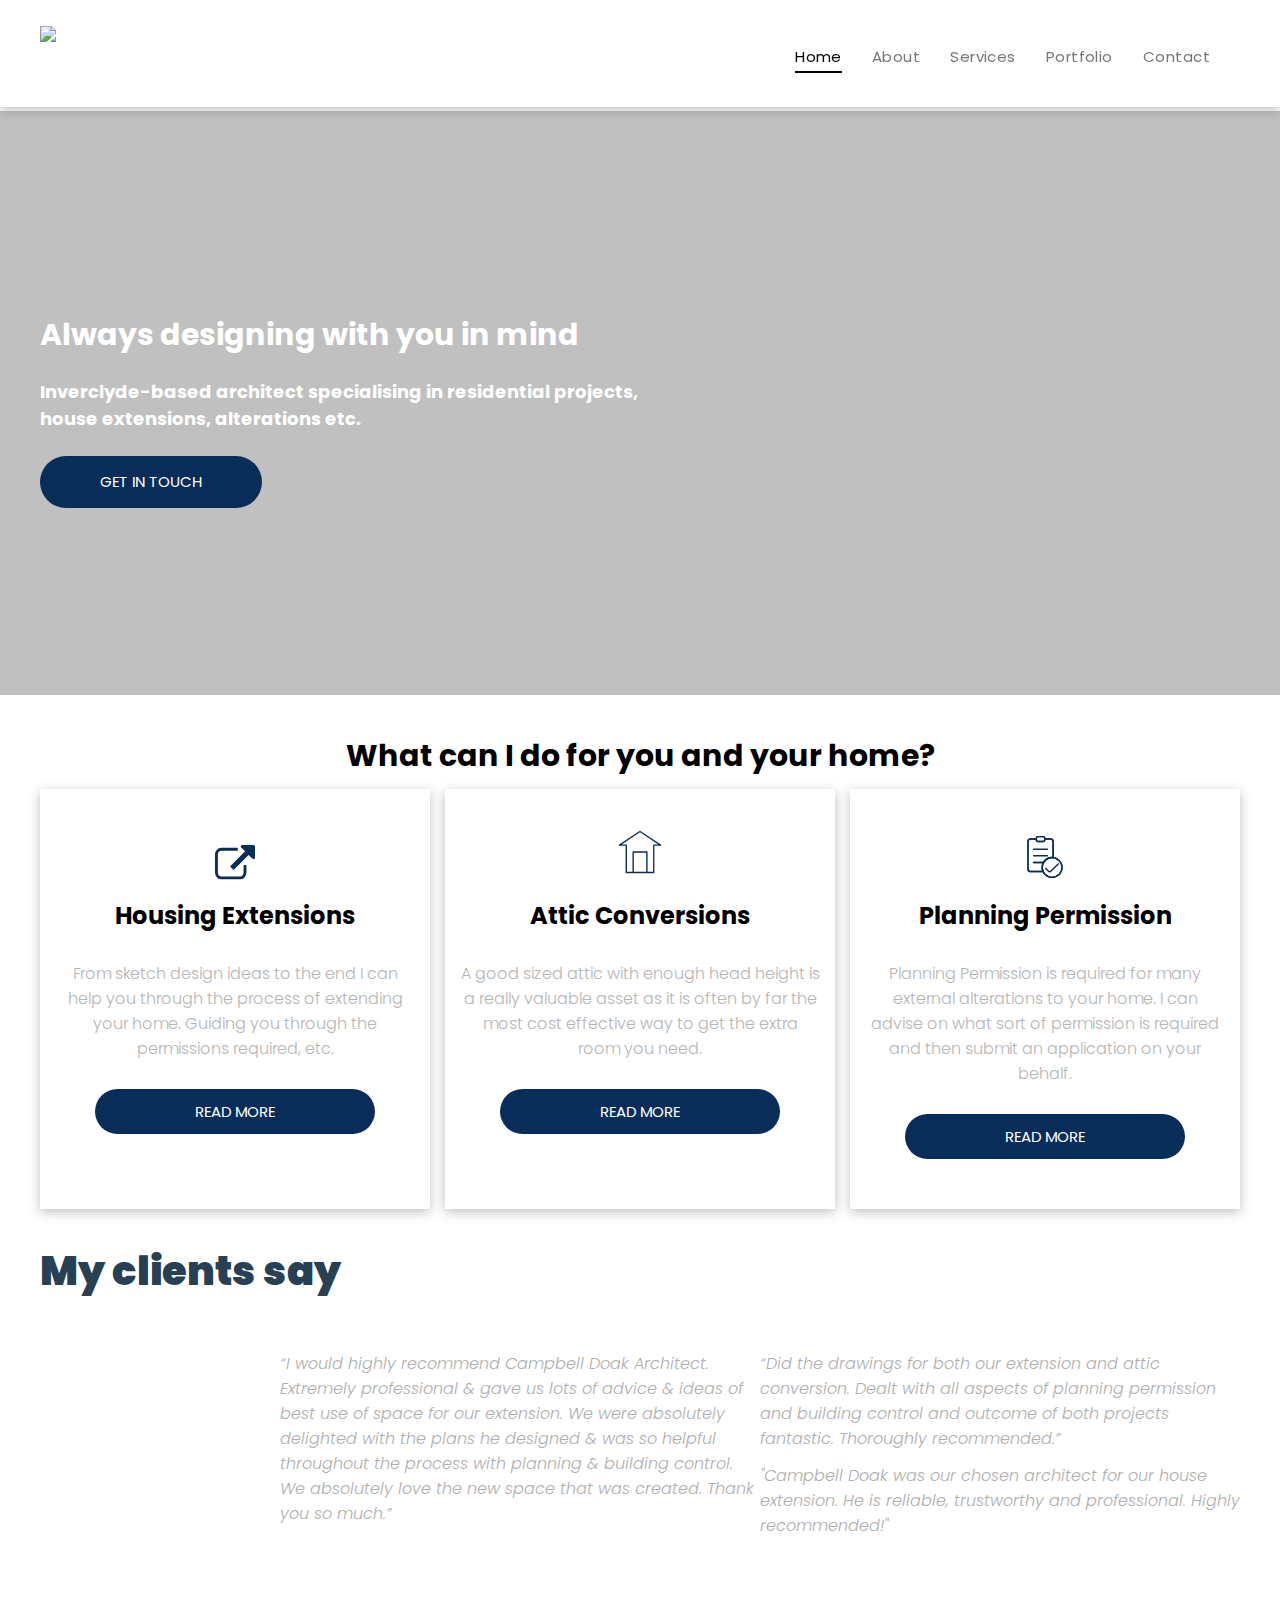
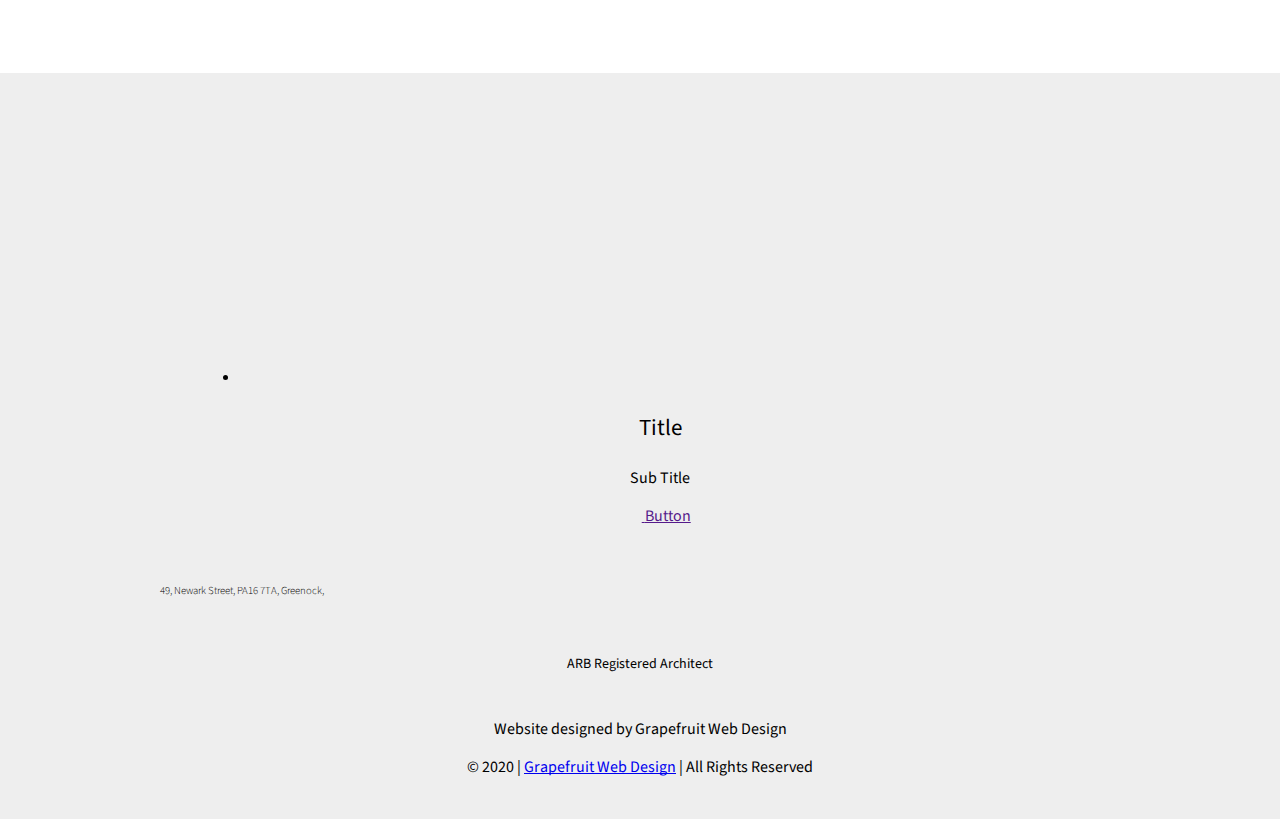
==== index.html @ 7b724aff "Go go footer fix" ====
<!doctype html >
<html xmlns="http://www.w3.org/1999/xhtml" lang="en"
      class="">
<head>
    


































<script type="text/javascript">
    window._currentDevice = 'desktop';
    window.Parameters = window.Parameters || {
        AjaxContainer: 'div.dmBody',
        WrappingContainer: 'div.dmOuter',
        HomeUrl: 'https://quibbles.multiscreensite.com/',
        AccountUUID: '4abaf142aeaf4660a337f87da368b16c',
        SystemID: 'US_DIRECT_PRODUCTION',
        SiteAlias: 'cc8032be',
        SiteId: '2003908',
        SiteType: atob('RFVEQU9ORQ=='),
        ExternalUid: null,
        IsSiteMultilingual: false,
        InitialPostAlias: '',
        InitialDynamicItem: '',
        InitialPageAlias: 'home',
        InitialPageUuid: 'da6c26b28962411b909a02d05855fe28',
        InitialEncodedPageAlias: 'aG9tZQ==',
        CurrentPageUrl: '',
        IsCurrentHomePage: true,
        AllowAjax: true,
        AfterAjaxCommand: null,
        HomeLinkText: 'Back To Home',
        UseGalleryModule: false,
        CurrentThemeName: 'Layout Theme',
        ThemeVersion: '1975',
        DefaultPageAlias: '',
        RemoveDID: true,
        WidgetStyleID : null,
        IsHeaderFixed: false,
        IsHeaderSkinny: false,
        IsBfs: true,
        LayoutParams : {
            _navigationAnimationStyle: 'slide',
            _manifestId : 10600,
            _device : 'desktop'
        },
        StorePageAlias: 'null',
        StorePath: '',
        StoreId: 'null',
        StoreVersion: 0,
        StoreBaseUrl: '',
        StoreCleanUrl: true,
        StoreDisableScrolling: true,
        NotificationSubDomain: 'cd-architecture-grapefruitweb',
        HasCustomDomain: false,
        showCookieNotification: false,
        cookiesNotificationMarkup: 'null',
        translatedPageUrl: '',
        isFastMigrationSite: false,
        sidebarPosition: 'NA',
        currentLanguage: 'en',
        NavItems: 'W3sidGl0bGUiOiJIb21lIiwiYWxpYXMiOiJob21lIiwicGF0aCI6Ii8/[base64]/[base64]',
        errors: {
            general: 'There was an error connecting to the page.<br/> Make sure you are not offline.',
            password: 'Incorrect name/password combination',
            tryAgain: 'Try again'
        },
        NavigationAreaParams: {
            ShowBackToHomeOnInnerPages: true,
            NavbarSize: -1,
            NavbarLiveHomePage: 'https://quibbles.multiscreensite.com/',
            BlockContainerSelector: '.dmBody',
            NavbarSelector: '#dmNav:has(a)',
            SubNavbarSelector: '#subnav_main'
        },
        hasCustomCode: false,
        planID: 7,
        disableTracking: false
    };

    window.Parameters.LayoutID = {};
    window.Parameters.LayoutID[window._currentDevice] = 6;
    window.Parameters.LayoutVariationID = {};
    window.Parameters.LayoutVariationID[window._currentDevice] = 5;
</script>



























<!-- Injecting site-wide to the head -->



<!-- End Injecting site-wide to the head -->

<!-- ========= Meta Tags ========= -->
<!-- PWA settings -->
<script>
    function toHash(str) {
        var hash = 5381, i = str.length;
        while (i) {
            hash = hash * 33 ^ str.charCodeAt(--i)
        }
        return hash >>> 0
    }
</script>
<script>
    (function(global) {
    //const cacheKey = global.cacheKey;
    const isOffline = 'onLine' in navigator && navigator.onLine === false;
    const hasServiceWorkerSupport = 'serviceWorker' in navigator;
    if (isOffline) {
        console.log('offline mode');
    }
    if (!hasServiceWorkerSupport) {
        console.log('service worker is not supported');
    }
    if (hasServiceWorkerSupport && !isOffline) {
        window.addEventListener('load', function() {
            const serviceWorkerPath = '/runtime-service-worker.js?v=2';
            navigator.serviceWorker
                .register(serviceWorkerPath, { scope: './' })
                .then(
                    function(registration) {
                        // Registration was successful
                        console.log('ServiceWorker registration successful with scope: ', registration.scope);
                    },
                    function(err) {
                        // registration failed :(
                        console.log('ServiceWorker registration failed: ', err);
                    }
                )
                .catch(function(err) {
                    console.log(err);
                });
        });

        // helper function to refresh the page
        var refreshPage = (function() {
            var refreshing;
            return function() {
                if (refreshing) return;
                // prevent multiple refreshes
                var refreshkey = 'refreshed' + location.href;
                var prevRefresh = localStorage.getItem(refreshkey);
                if (prevRefresh) {
                    localStorage.removeItem(refreshkey);
                    if (Date.now() - prevRefresh < 30000) {
                        return; // dont go into a refresh loop
                    }
                }
                refreshing = true;
                localStorage.setItem(refreshkey, Date.now());
                console.log('refereshing page');
                window.location.reload();
            };
        })();

        function messageServiceWorker(data) {
            return new Promise(function(resolve, reject) {
                if (navigator.serviceWorker.controller) {
                    var worker = navigator.serviceWorker.controller;
                    var messageChannel = new MessageChannel();
                    messageChannel.port1.onmessage = replyHandler;
                    worker.postMessage(data, [messageChannel.port2]);
                    function replyHandler(event) {
                        resolve(event.data);
                    }
                } else {
                    resolve();
                }
            });
        }
    }
})(window);
</script>
<!-- Add manifest -->
<!-- End PWA settings -->


<meta http-equiv="Content-type" content="text/html;charset=utf-8">
<meta charset="utf-8">

<link rel="canonical" href="http://quibbles.multiscreensite.com/">

<meta id="view" name="viewport"
      content=", initial-scale=1, minimum-scale=1, maximum-scale=1, user-scalable=0, viewport-fit=cover"/>

<meta name="apple-mobile-web-app-capable" content="yes">
<title>Home
</title>

<!--Add favorites icons-->

<link rel="icon" type="image/x-icon" href="https://static-cdn.multiscreensite.com/runtime/favicon_d1_res.ico"/>

<!-- End favorite icons -->

<link rel="preconnect" href="https://fonts.gstatic.com" crossorigin />
<link rel="preconnect" href="https://lirp-cdn.multiscreensite.com/" crossorigin />



<!-- render the required CSS and JS in the head section -->
<script>
    window.SystemID = 'US_DIRECT_PRODUCTION';

    if(!window.dmAPI) {
        window.dmAPI = {
            registerExternalRuntimeComponent: function() {
            },
            getCurrentDeviceType: function() {
                return window._currentDevice;
            }
        };
    }

    if (!window.requestIdleCallback) {
        window.requestIdleCallback = function (fn) {
            setTimeout(fn, 0);
        }
    }

    function loadCSS(link) {
        try {
            var urlParams = new URLSearchParams(window.location.search);
            var noCSS = !!urlParams.get('nocss');
            var cssTimeout = urlParams.get('cssTimeout') || 0;

            if (noCSS) {
                return;
            }
            requestIdleCallback(function () {
                window.setTimeout(function () {
                    link.onload = null;
                    link.rel = 'stylesheet';
                    link.type = 'text/css'
                }, parseInt(cssTimeout, 10));
            });
        } catch (e) {/* Never fail - this is just a tool for measurements */}
    }

</script>
<script>
(function(n){"use strict";if(!n.l){n.l=function(){}}var o=loadCSS.t={};o.o=function(){var l;try{l=n.document.createElement("link").relList.supports("preload")}catch(e){l=false}return function(){return l}}();o.i=function(e){var l=e.media||"all";function enableStylesheet(){if(e.addEventListener){e.removeEventListener("load",enableStylesheet)}else if(e.attachEvent){e.detachEvent("onload",enableStylesheet)}e.setAttribute("onload",null);e.media=l}if(e.addEventListener){e.addEventListener("load",enableStylesheet)}else if(e.attachEvent){e.attachEvent("onload",enableStylesheet)}setTimeout(function(){e.rel="stylesheet";e.media="only x"});setTimeout(enableStylesheet,3e3)};o.s=function(){if(o.o()){return}var e=n.document.getElementsByTagName("link");for(var l=0;l<e.length;l++){var t=e[l];if(t.rel==="preload"&&t.getAttribute("as")==="style"&&!t.getAttribute("data-loadcss")){t.setAttribute("data-loadcss",true);o.i(t)}}};if(!o.o()){o.s();var e=n.setInterval(o.s,500);if(n.addEventListener){n.addEventListener("load",function(){o.s();n.clearInterval(e)})}else if(n.attachEvent){n.attachEvent("onload",function(){o.s();n.clearInterval(e)})}}if(typeof exports!=="undefined"){exports.l=loadCSS}else{n.l=loadCSS}})(typeof global!=="undefined"?global:this);
</script>



<style id="criticalCss">
    @charset "UTF-8";@font-face{font-family:Poppins;font-style:normal;font-weight:300;font-display:swap;src:url([data-uri]) format('woff2');unicode-range:U+0000-00FF,U+0131,U+0152-0153,U+02BB-02BC,U+02C6,U+02DA,U+02DC,U+2000-206F,U+2074,U+20AC,U+2122,U+2191,U+2193,U+2212,U+2215,U+FEFF,U+FFFD;font-display:swap}@font-face{font-family:Poppins;font-style:italic;font-weight:300;font-display:swap;src:url([data-uri]) format('woff2');unicode-range:U+0000-00FF,U+0131,U+0152-0153,U+02BB-02BC,U+02C6,U+02DA,U+02DC,U+2000-206F,U+2074,U+20AC,U+2122,U+2191,U+2193,U+2212,U+2215,U+FEFF,U+FFFD;font-display:swap}@font-face{font-family:Poppins;font-style:normal;font-weight:400;font-display:swap;src:url([data-uri]) format('woff2');unicode-range:U+0000-00FF,U+0131,U+0152-0153,U+02BB-02BC,U+02C6,U+02DA,U+02DC,U+2000-206F,U+2074,U+20AC,U+2122,U+2191,U+2193,U+2212,U+2215,U+FEFF,U+FFFD;font-display:swap}@font-face{font-family:Poppins;font-style:normal;font-weight:700;font-display:swap;src:url([data-uri]) format('woff2');unicode-range:U+0000-00FF,U+0131,U+0152-0153,U+02BB-02BC,U+02C6,U+02DA,U+02DC,U+2000-206F,U+2074,U+20AC,U+2122,U+2191,U+2193,U+2212,U+2215,U+FEFF,U+FFFD;font-display:swap}#dm div.dmContent [class*=' icon-'],[class*=' icon-']{font-family:FontAwesome!important;font-weight:400;font-style:normal;text-decoration:inherit;-webkit-font-smoothing:antialiased}[class*=' icon-']:before{text-decoration:none;display:inline-block;speak:none}a [class*=' icon-']{display:inline}[class*=' icon-']{display:inline;width:auto;height:auto;line-height:normal;vertical-align:baseline;background-image:none;background-position:0 0;background-repeat:repeat;margin-top:0}.icon-star:before{content:'\f005'}.icon-angle-down:before{content:'\f107'}[class*=' dm-common-icons-']{speak:none;font-style:normal;font-weight:400;font-variant:normal;text-transform:none;line-height:1;-webkit-font-smoothing:antialiased;-moz-osx-font-smoothing:grayscale;font-family:dm-common-icons!important}.dm-common-icons-close:before{content:'\e901'}.dmInner{min-height:100vh!important;position:relative}.dmPopup,.dmPopupMask{position:fixed;left:0}@media (hover:none) and (pointer:coarse){#dmRoot #dm .dmOuter :not(.dmInner){background-attachment:scroll!important}}.display_None{display:none}#dm .dmNav.dmNavCustom .dmHideFromNav,#dm .dmn .dmHideFromNav,.dmDisplay_None{display:none!important}#dm .dmWidget .icon{font-size:26px}body:not(.noFontIcons) #dm .dmOuter .dmInner .dmWidget .icon.hasFontIcon{height:26px;margin-top:-13px;line-height:normal;text-align:center;background-image:none}.supportsFontIcons .hasFontIcon{background-image:none!important}.dmPopupMask{margin:0;display:none;width:10px;z-index:1000000999;top:0}#dmRoot .dmPopup,.dmPopup,.dmPopupClose:before,[data-display-type=block]{display:block}.dmPopup{padding:10px;text-align:left;margin:0 10px;top:10px;width:93%;z-index:1000009999!important;box-sizing:border-box;background:#f5f5f5;overflow-y:auto;height:100%}.dmPopup .dmPopupTitle{text-align:left;font:700 19px Helvetica,Arial;margin:20px 20px 35px;color:#999}.lh-1,button{line-height:normal}#dmPopup{opacity:0}.dmPopupClose,.dmPopupClose:before{position:absolute;visibility:visible}.dmPopupClose{border-radius:25px;width:27px;height:27px;z-index:1;background-color:rgba(255,255,255,.4);top:12px;right:12px}.dmPopupClose:before{font-size:20px;color:#000;top:3px;right:3px}body.dmDesktopBody:not(.mac) .data::-webkit-scrollbar{width:5px;height:5px}body.dmDesktopBody:not(.mac) .data::-webkit-scrollbar-track{background:rgba(0,0,0,.1)}body.dmDesktopBody:not(.mac) .data::-webkit-scrollbar-thumb{background:#c8c8c8;box-shadow:inset 0 1px 2px #454545;border-radius:45px}#dm .dmRespRow .dmRespColsWrapper{display:-webkit-flex;display:flex}.pswp{display:none;z-index:9999999999!important}#dm .hasBackgroundOverlay:not(.dmPopupPage):not(.layout-drawer){position:relative!important}#dm .hasBackgroundOverlay:not(.hasExtraLayerOverlay):before{display:block!important;position:absolute!important;top:0!important;left:0!important;width:100%!important;height:100%!important;content:' '!important}.graphicWidget{width:200px;height:200px;margin:10px auto;text-align:center}.graphicWidget svg.svg{width:100%;height:100%;color:#000;fill:#000}#dm .dmInner .dmWidget.align-center,.align-center{margin-left:auto;margin-right:auto}.text-align-center{text-align:center}body.fix-mobile-scrolling{overflow:initial}body,svg:not(:root){overflow:hidden}#hcontainer[has-shadow=true]{position:relative;z-index:1}#dmRoot{text-decoration-skip-ink:none}body{-webkit-overflow-scrolling:touch}nav{display:block}html{font-family:Source Sans Pro;-webkit-text-size-adjust:100%;-ms-text-size-adjust:100%}h1{font-size:2em;margin:.67em 0}hr{box-sizing:content-box;height:0}img{border:0;max-width:100%;-ms-interpolation-mode:bicubic;display:inline-block}button{font-family:inherit;font-size:100%;margin:0;text-transform:none;-webkit-appearance:button}button::-moz-focus-inner{border:0;padding:0}*,:after,:before{box-sizing:border-box}.dmRespRow.dmRespRowNoPadding{padding:0}.dmRespRow{padding-top:15px;padding-bottom:15px}.dmRespRow:after,.dmRespRow:before{content:' ';display:table}.dmRespRow:after{clear:both}.dmRespRow,.dmRespRow .dmRespColsWrapper{max-width:960px;position:relative;margin:0 auto;width:100%}@media screen and (min-width:1200px){.rows-1200 .dmRespRow:not(.fullBleedMode) .dmRespColsWrapper{max-width:1200px}}.dmRespRow .dmRespCol{position:relative;width:100%;display:inline-block;vertical-align:top;float:left}.dmRespRow .dmRespCol>*{max-width:100%}.dmDesktopBody .dmRespRow .large-4{position:relative;width:33.33333%}.dmDesktopBody .dmRespRow .large-6{position:relative;width:50%}.dmDesktopBody .dmRespRow .large-8{position:relative;width:66.66667%}.dmDesktopBody .dmRespRow .large-12{position:relative;width:100%}#dm .dmRespRow .dmRespCol>.dmWidget{overflow:initial}.dmLargeBody #dm .dmRespRow .dmRespCol>.dmWidget{width:280px;max-width:100%}#dm .dmInner .dmWidget:not(.displayNone){display:inline-block}#dm .dmInner .dmWidget:not(.displayNone)[data-display-type=block],.dmNav li a{display:block}#dm .dmInner .dmWidget{text-decoration:none;margin:10px 0;clear:both;position:relative;text-align:center;line-height:22px;box-shadow:none;background-image:none;padding:0 0 0 40px;height:auto;border:0;white-space:nowrap}#dm .dmInner .dmWidget:after{content:'';display:inline-block;height:100%;vertical-align:middle;width:0;margin-right:-.25em}#dm .dmInner .dmWidget .iconBg{position:absolute;left:0;width:50px;top:50%;margin-top:-13px}#dm .dmWidget .text{display:inline-block;vertical-align:middle;font-size:1.125em;line-height:normal;white-space:normal;padding:10px 7px;max-width:98%}#dm [data-buttonstyle=ROUND_SIDES] .dmWidget:not([data-buttonstyle]){border-radius:50px;padding:0}#dm [data-buttonstyle=ROUND_SIDES]:not([data-buttonstyle*=_ICON]) .dmWidget:not([data-buttonstyle]):not([data-buttonstyle*=_ICON]) .iconBg{display:none!important}#dm [data-buttonstyle=ROUND_SIDES]:not([data-buttonstyle*=_ICON]) .dmWidget:not([data-buttonstyle]):not([data-buttonstyle*=_ICON]) .text{padding-left:0;padding-right:0}.dmInner{min-width:768px!important;font-size:16px;background:#fff;color:#666}html:not(.ios-preview) #dm .hasStickyHeader .dmInner div.dmHeaderContainer{position:fixed!important;z-index:101;width:100%;min-width:768px}.dmNewParagraph[data-version]{line-height:initial}.dmNewParagraph[data-version] .text-align-center{text-align:center!important}.dmNewParagraph[data-version] h2,.dmNewParagraph[data-version] h3{margin-top:0;margin-bottom:0}*{border:0 solid #333;scrollbar-arrow-color:#fff;scrollbar-track-color:#F2F2F2;scrollbar-face-color:silver;scrollbar-highlight-color:silver;scrollbar-3dlight-color:silver;scrollbar-shadow-color:silver;scrollbar-darkshadow-color:silver;scrollbar-width:12px}body{width:100%;-webkit-text-size-adjust:100%!important;-ms-text-size-adjust:100%!important}h1,h2,h3,h4,ul{margin-left:0;margin-right:0}.dmInner *{-webkit-font-smoothing:antialiased}a,img,li,ul{vertical-align:top}#iscrollBody,#site_content{position:relative}.dmOuter{word-wrap:break-word}.dmDesktopBody .dmInner{min-width:960px}.dmInner a{color:#463939}.dmInner ul:not(.defaultList){padding:0}.dmHeader{background:#68ccd1;color:#666;text-align:center;position:relative;width:100%;max-width:100%}DIV.dmBody{padding:0;clear:both}.dmContent{margin:0;padding:0}#site_content ul:not(.defaultList){-webkit-padding-start:0;-moz-padding-start:0;list-style-position:inside}#innerBar{position:relative;height:36px;width:100%;font-size:20px;margin:0;z-index:80}#dm .dmRespRow.dmRespRowNoPadding{padding:0}.dmRespRowsWrapper{max-width:960px;margin:0 auto}.dmRespCol>[dmle_extension]:not(:first-child){margin-top:10px}.dmNav{margin-top:20px}.dmNav li{position:relative}.dmNav li a{height:100%;padding:17px 10px;text-decoration:none}.dmLargeBody .imageWidget:not(.displayNone){display:inline-block;max-width:100%}.imageWidget:not(.displayNone) img{width:100%}h3{font-weight:400;font-size:23px}#dm .dmRespColsWrapper{display:block}.dmNewParagraph{text-align:left;margin:8px 0;padding:2px 0}.dmLargeBody .dmRespRowsWrapper>.dmRespRow .dmRespCol,.dmLargeBody .fHeader .dmRespRow .dmRespCol{padding-left:.75%;padding-right:.75%}.dmLargeBody .dmRespRowsWrapper>.dmRespRow .dmRespCol:first-child,.dmLargeBody .fHeader .dmRespRow .dmRespCol:first-child{padding-left:0;padding-right:1.5%}.dmLargeBody .dmRespRowsWrapper>.dmRespRow .dmRespCol:last-child,.dmLargeBody .fHeader .dmRespRow .dmRespCol:last-child{padding-right:0;padding-left:1.5%}.dmLargeBody .dmRespRowsWrapper>.dmRespRow .dmRespCol:only-child{padding-left:0;padding-right:0}#innerBar.lineInnerBar{display:table;width:100%;box-shadow:none;-webkit-box-shadow:none;-moz-box-shadow:none;font-size:20px;margin-top:30px;margin-bottom:30px;background-color:transparent;color:#666}#innerBar .titleLine{display:table-cell;vertical-align:middle;width:50%}.dmPageTitleRow:not(#innerBar){display:none}.titleLine hr{min-height:1px;background-color:rgba(102,102,102,.2)}.dmInner a{outline:0;vertical-align:inherit}.dmLinksMenu>ul{display:block;margin:0;font-size:inherit}.dmStandardDesktop{display:block;margin:0 auto}#dm .dmInner .dmWidget{color:#f7f7f7;background-color:#f95759}.dmSpacer{border:0;height:15px}body{background-color:#eee}#dm [data-buttonstyle] .dmWidget span.iconBg,#dm [data-buttonstyle] .dmWidget span.text{color:#f7f7f7}.main-navigation.unifiednav{-js-display:flex;display:flex;justify-content:flex-start;align-items:stretch;overflow:visible}.main-navigation.unifiednav ul{list-style:none;padding:0;margin:0;font-size:1rem}.main-navigation.unifiednav .unifiednav__container{-js-display:flex;display:flex;justify-content:flex-start;list-style:none}.main-navigation.unifiednav .unifiednav__container>.unifiednav__item-wrap{-js-display:flex;display:flex;justify-content:flex-start;position:relative;font-weight:400}.main-navigation.unifiednav .unifiednav__container:not([data-depth])>.unifiednav__item-wrap::after,.main-navigation.unifiednav .unifiednav__container:not([data-depth])>.unifiednav__item-wrap::before{content:'';align-self:center;font-weight:700}.main-navigation.unifiednav .unifiednav__container>.unifiednav__item-wrap>.unifiednav__item{-js-display:flex;display:flex;justify-content:flex-start;align-items:center;flex-direction:row;color:inherit;text-decoration:none;position:relative;padding:12px 15px;margin:0;font-weight:inherit;letter-spacing:.03em}.main-navigation.unifiednav .unifiednav__container:not([data-depth])>.unifiednav__item-wrap>.unifiednav__item{padding:0 15px}.main-navigation.unifiednav .unifiednav__container>.unifiednav__item-wrap>.unifiednav__item .nav-item-text{white-space:nowrap}.main-navigation.unifiednav .unifiednav__container:not([data-depth])>.unifiednav__item-wrap>.unifiednav__item .nav-item-text::after,.main-navigation.unifiednav .unifiednav__container:not([data-depth])>.unifiednav__item-wrap>.unifiednav__item .nav-item-text::before{content:'';width:100%;height:0;border:0 solid transparent;border-top-color:currentColor;display:block;opacity:0}.main-navigation.unifiednav .unifiednav__container:not([data-depth])>.unifiednav__item-wrap>.unifiednav__item.dmNavItemSelected .nav-item-text::after,.main-navigation.unifiednav .unifiednav__container:not([data-depth])>.unifiednav__item-wrap>.unifiednav__item.dmNavItemSelected .nav-item-text::before{opacity:1}.main-navigation.unifiednav.effect-bottom2{padding:calc(12px - .2em - 2px) 15px}.main-navigation.unifiednav.effect-bottom2 .unifiednav__container:not([data-depth])>.unifiednav__item-wrap>.unifiednav__item .nav-item-text::after,.main-navigation.unifiednav.effect-bottom2 .unifiednav__container:not([data-depth])>.unifiednav__item-wrap>.unifiednav__item .nav-item-text::before{transform:scaleX(0);border-top-width:2px}.main-navigation.unifiednav.effect-bottom2 .unifiednav__container:not([data-depth])>.unifiednav__item-wrap>.unifiednav__item .nav-item-text::after{margin-top:.2em}.main-navigation.unifiednav.effect-bottom2 .unifiednav__container:not([data-depth])>.unifiednav__item-wrap>.unifiednav__item .nav-item-text::before{margin-bottom:.2em;border-top-color:transparent}.main-navigation.unifiednav.effect-bottom2 .unifiednav__container:not([data-depth])>.unifiednav__item-wrap>.unifiednav__item.dmNavItemSelected .nav-item-text::after,.main-navigation.unifiednav.effect-bottom2 .unifiednav__container:not([data-depth])>.unifiednav__item-wrap>.unifiednav__item.dmNavItemSelected .nav-item-text::before{transform:scaleX(1)}.main-navigation.unifiednav.effect-bottom2 .unifiednav__container:not([data-depth])>.unifiednav__item-wrap>.unifiednav__item .nav-item-text::after,.main-navigation.unifiednav.effect-bottom2 .unifiednav__container:not([data-depth])>.unifiednav__item-wrap>.unifiednav__item .nav-item-text::before{transform-origin:left}.main-navigation.unifiednav .unifiednav__container .unifiednav__item:not(.unifiednav__item_has-sub-nav) .icon{display:none}.main-navigation.unifiednav:not(.unifiednav_vertical)>.unifiednav__container{justify-content:inherit}#dm .p_hfcontainer nav.main-navigation.unifiednav{min-width:9em!important;text-align:initial!important}#dm .main-navigation.unifiednav:not([data-nav-structure=VERTICAL])>.unifiednav__container{flex-wrap:wrap;justify-content:inherit}#dm .main-navigation.unifiednav:not([data-nav-structure=VERTICAL])>.unifiednav__container .nav-item-text::before{text-align:left}#dm .main-navigation.unifiednav:not([data-nav-structure=VERTICAL]) .unifiednav__container:not([data-depth])>.unifiednav__item-wrap:not(:last-child)::after,#dm .main-navigation.unifiednav:not([data-nav-structure=VERTICAL]) .unifiednav__container:not([data-depth])>.unifiednav__item-wrap:not(:last-child)::before{content:''}#dm .dmBody .dmRespRowsWrapper{max-width:none;background-color:transparent}.dmLargeBody .dmRespRow{width:100%;max-width:none;margin-left:0;margin-right:0;padding-left:40px;padding-right:40px}.dm-bfs.dm-layout-home div.dmInner{background-color:#fff}.dmStandardDesktop .dmHeader{background-color:#68ccd1;max-width:100%}.standardHeaderLayout .dmHeader{float:none;display:block;height:auto}#dm div.dmContent h1{color:#666}#dm div.dmRespCol>*{line-height:normal}#dm div.dmContent h1,#dm div.dmContent h1 *,#dm div.dmContent h2,#dm div.dmContent h2 *,#dm div.dmContent h3,#dm div.dmContent h3 *,#dm div.dmContent h4,#dm div.dmContent h4 *,#dm div.dmInner{line-height:initial}#dm [data-buttonstyle] div.dmInner .dmWidget{-webkit-box-shadow:none;box-shadow:none;-moz-box-shadow:none;border-style:solid;border-width:0;border-color:transparent;background-color:#efe719}#dm [data-buttonstyle] div.dmInner .dmWidget span.text,#dm div.dmContent h3{color:#fff}#dm div.dmInner h1,#dm div.dmInner h2,#dm div.dmInner h3,#dm div.dmInner h4{font-family:Montserrat}#dm [data-buttonstyle] div.dmInner .dmWidget span.text,#dm div.dmContent h2{color:#333}#dm div.dmOuter div.dmInner{background-position:center center;background-repeat:repeat;background-size:auto}#dm div.dmContent h4{color:#333;font-weight:700}#dm [data-buttonstyle] div.dmInner #site_content .dmWidget span.text{color:rgba(255,255,255,1);font-weight:400;font-size:15px}#dm div.dmContent h2,#dm div.dmContent h3{font-weight:700}#dm div.dmInner,#dm div.dmInner .dmRespCol{font-weight:300;color:rgba(147,147,147,1);font-family:Roboto}#dm [data-buttonstyle] div.dmInner #site_content .dmWidget .iconBg{display:none}.dmLargeBody .dmBody .dmRespRowsWrapper{background-color:transparent}#dm .dmRespCol div.dmNewParagraph,#dm div.dmInner,#dm div.dmInner .dmRespCol{color:rgba(0,0,0,1);font-family:Poppins}#dm div.dmContent h1{color:rgba(9,45,89,1);direction:ltr;font-family:Poppins;font-weight:700;font-style:normal;text-decoration:none;font-size:50px}#dm div.dmContent h2,#dm div.dmContent h3,#dm div.dmContent h4{font-family:Poppins;color:rgba(0,0,0,1)}#dm [data-buttonstyle] div.dmInner #site_content .dmWidget{border-radius:50px;-webkit-border-radius:50px;-moz-border-radius:50px;border-color:transparent;border-width:1px;border-style:solid;text-align:CENTER;background-color:rgba(9,45,89,1)}#dm DIV.dmInner{background-repeat:no-repeat;background-image:url(https://irt-cdn.multiscreensite.com/ce0bb35f932b47bb809d0e37905542ba/dms3rep/multi/site_background_education-2087x1173.jpg);background-size:cover;background-position:50% 0}@media all and (min-width:1920px),all and (-webkit-min-device-pixel-ratio:1.5),all and (min--moz-device-pixel-ratio:1.5),all and (min-device-pixel-ratio:1.5){#dm DIV.dmInner{background-repeat:no-repeat;background-image:url(https://irt-cdn.multiscreensite.com/ce0bb35f932b47bb809d0e37905542ba/dms3rep/multi/site_background_education-2087x1173.jpg);background-size:cover;background-position:50% 0}}#dm div.dmContent h2{font-size:30px}#dm DIV.dmOuter DIV.dmInner{background-image:none;background-color:rgba(255,255,255,1)}#dm div.dmInner,#dm div.dmInner .dmRespCol{font-size:16px}#dm div.dmContent h3{font-size:24px}#dm div.dmContent h4{font-size:18px}#dm .p_hfcontainer .main-navigation.unifiednav:not(.unifiednav_vertical) .unifiednav__container:not([data-depth])>.unifiednav__item-wrap:not(:last-child)::after,#dm .p_hfcontainer .main-navigation.unifiednav:not(.unifiednav_vertical) .unifiednav__container:not([data-depth])>.unifiednav__item-wrap:not(:last-child)::before,#dm .p_hfcontainer .u_1112353738.main-navigation.unifiednav:not(.unifiednav_vertical) .unifiednav__container:not([data-depth])>.unifiednav__item-wrap:not(:last-child)::after,#dm .p_hfcontainer .u_1112353738.main-navigation.unifiednav:not(.unifiednav_vertical) .unifiednav__container:not([data-depth])>.unifiednav__item-wrap:not(:last-child)::before{font-size:14px!important}#dm .dmContent .dmRespRow{margin:0;padding:15px 40px}#dm .dmContent .dmRespRow .dmRespCol{margin:0;padding:0}#dm .dmInner div.dmHeader,#dm .dmInner div.dmHeader.u_hcontainer,#dm .dmInner div.u_hcontainer{background-color:rgba(255,255,255,1)!important;box-shadow:rgba(0,0,0,.25) 0 3px 11px 0!important;-moz-box-shadow:rgba(0,0,0,.25) 0 3px 11px 0!important;-webkit-box-shadow:rgba(0,0,0,.25) 0 3px 11px 0!important}#dm .p_hfcontainer div.u_1011018909 img{border-radius:0!important;-moz-border-radius:0!important;-webkit-border-radius:0!important}#dm .p_hfcontainer .u_1112353738.main-navigation.unifiednav .unifiednav__container:not([data-depth])>.unifiednav__item-wrap>.unifiednav__item{padding-right:15px!important;padding-left:15px!important}#dm .p_hfcontainer .u_1112353738.main-navigation.unifiednav:not([data-nav-structure=VERTICAL]) .unifiednav__container:not([data-depth])>.unifiednav__item-wrap:not(:last-child)::after,#dm .p_hfcontainer .u_1112353738.main-navigation.unifiednav:not([data-nav-structure=VERTICAL]) .unifiednav__container:not([data-depth])>.unifiednav__item-wrap:not(:last-child)::before{font-size:15px!important}#dm .p_hfcontainer nav.u_1112353738{color:#000!important}#dm .p_hfcontainer nav.u_1112353738.main-navigation.unifiednav .unifiednav__container:not([data-depth])>.unifiednav__item-wrap>.unifiednav__item{color:rgba(119,119,119,1)!important;font-size:15px!important}#dm .p_hfcontainer nav.u_1112353738.main-navigation.unifiednav .unifiednav__container:not([data-depth])>.unifiednav__item-wrap>.unifiednav__item.dmNavItemSelected{color:rgba(0,0,0,1)!important}#dm .p_hfcontainer nav.u_1112353738.main-navigation.unifiednav.effect-bottom2 .unifiednav__container:not([data-depth])>.unifiednav__item-wrap>.unifiednav__item .nav-item-text::after{border-top-color:rgba(0,0,0,1)!important;border-top-width:2px!important;border-top-style:solid!important}#dm .dmInner div.u_hcontainer{float:none!important;top:0!important;left:0!important;width:100%!important;position:relative!important;height:auto!important;max-width:100%!important;min-width:0!important;text-align:center!important;padding:25px 0 20px!important;margin:0 auto!important}#dm .p_hfcontainer div.u_1011018909,#dm .p_hfcontainer nav.u_1112353738{min-width:25px!important;top:0!important;left:0!important;position:relative!important;float:none!important}#dm .dmInner div.dmHeader.u_hcontainer{padding-bottom:20px!important;padding-top:25px!important}#dm .dmInner div.fHeader .dmHeader[freeheader=true]{padding-top:12px!important;padding-bottom:12px!important}.fHeader #hcontainer.dmHeader[freeheader=true]{padding-top:initial!important;padding-bottom:initial!important}#dm .p_hfcontainer div.u_1677919435{padding:0!important}#dm .p_hfcontainer div.u_1246161842{padding-left:10px!important}#dm .p_hfcontainer nav.u_1112353738.main-navigation.unifiednav:not(.unifiednav_vertical) .unifiednav__container:not([data-depth])>.unifiednav__item-wrap:not(:last-child)::after,#dm .p_hfcontainer nav.u_1112353738.main-navigation.unifiednav:not(.unifiednav_vertical) .unifiednav__container:not([data-depth])>.unifiednav__item-wrap:not(:last-child)::before{padding-top:0!important;padding-bottom:0!important;margin-top:0!important;margin-bottom:0!important}#dm .p_hfcontainer nav.u_1112353738{width:calc(100% - 0px)!important;height:auto!important;max-width:100%!important;justify-content:flex-end!important;align-items:stretch!important;text-align:start!important;padding:6.8px 15px!important;margin:6px 0 0!important}#dm .p_hfcontainer div.u_1861705244{margin-top:0!important;padding:15px 40px!important}#dm .p_hfcontainer div.u_1011018909{width:calc(100% - 0px)!important;max-width:166.61px!important;text-align:center!important;display:block!important;height:auto!important;padding:0!important;margin:-1px 241.98px 0 0!important}.stickyHeaderSpacer{height:110.59px!important}#dm .dmInner div.fHeader.dmHeaderContainer #hcontainer.dmHeader[freeheader=true]{margin:0!important;padding:12px 0!important}#dm .dmBody .u_1822327261:before{opacity:.5!important;background-color:#fff!important}#dm .dmBody h1.u_1569796408{line-height:normal!important;float:none!important;top:0!important;left:0!important;width:100%!important;position:relative!important;height:auto!important;max-width:100%!important;min-width:0!important;text-align:left!important;padding:2px 0!important;margin:0 auto!important}#dm .dmBody div.u_1352428056,#dm .dmBody div.u_1374181731,#dm .dmBody div.u_1619541211{box-shadow:rgba(0,0,0,.25) 0 3px 11px 0!important;-moz-box-shadow:rgba(0,0,0,.25) 0 3px 11px 0!important;-webkit-box-shadow:rgba(0,0,0,.25) 0 3px 11px 0!important;background-color:rgba(255,255,255,1)!important}#dm .dmBody div.u_1043364423{background-color:rgba(255,255,255,1)!important}#dm .dmBody div.u_1822327261:before{background-color:rgba(92,92,92,1)!important;opacity:.39!important}#dm .dmBody div.u_1092675543 .svg,#dm .dmBody div.u_1124797232 .svg,#dm .dmBody div.u_1411767942 .svg{color:rgba(9,45,89,1)!important;fill:rgba(9,45,89,1)!important}#dm .dmBody div.u_1822327261{background-repeat:no-repeat!important;background-image:url(https://lirp-cdn.multiscreensite.com/cc8032be/dms3rep/multi/opt/8-8b11c7da-53cdcd7b-1920w.JPG)!important;background-size:cover!important}@media all and (min-width:1920px),all and (-webkit-min-device-pixel-ratio:1.5),all and (min--moz-device-pixel-ratio:1.5),all and (min-device-pixel-ratio:1.5){#dm .dmBody div.u_1822327261{background-repeat:no-repeat!important;background-image:url(https://lirp-cdn.multiscreensite.com/cc8032be/dms3rep/multi/opt/8-8b11c7da-53cdcd7b-2880w.JPG)!important;background-size:cover!important}}#dm .d-page-1716942098 DIV.dmInner{background-repeat:no-repeat!important;background-size:cover!important;background-attachment:fixed!important;background-position:50% 50%!important}#dm .dmBody a.u_1713545169{display:block!important;float:none!important;top:0!important;left:0!important;width:222px!important;position:relative!important;height:52px!important;max-width:calc(100% - 0px)!important;min-width:25px!important;text-align:center!important;padding:0!important;margin:22px 243.61px 10px 0!important}#dm .dmBody div.u_1822327261,#dm .dmBody h4.u_1970042021{top:0!important;left:0!important;position:relative!important;height:auto!important}#dm .dmBody div.u_1822327261{float:none!important;width:100%!important;max-width:none!important;min-width:0!important;text-align:center!important;background-position:0 50%!important;padding:177px 40px!important}#dm .dmBody h4.u_1970042021{float:none!important;width:calc(100% - 0px)!important;max-width:100%!important;min-width:25px!important;text-align:left!important;padding:2px 0!important;margin:8px 0!important}#dm .dmBody div.u_1079933794,#dm .dmBody div.u_1710445745{height:auto!important;max-width:calc(100% - 0px)!important;padding:2px 0!important;margin:11px auto 0!important;float:none!important;top:0!important;left:0!important;position:relative!important;display:block!important;min-width:25px!important}#dm .dmBody div.u_1710445745{width:259.98px!important}#dm .dmBody div.u_1079933794{width:100%!important}#dm .dmBody div.u_1619541211{margin-right:0!important;margin-left:0!important;padding:40px 15px!important}#dm .dmBody div.u_1374181731{margin-left:15px!important;padding:40px 15px!important}#dm .dmBody div.u_1352428056{margin-right:15px!important;margin-left:0!important;padding:40px 15px!important}#dm .dmBody div.u_1092675543{width:calc(100% - 160px)!important;height:40px!important;display:block!important;float:none!important;top:0!important;left:0!important;position:relative!important;max-width:40px!important;min-width:25px!important;text-align:center!important;margin:16px auto 0!important;padding:0!important}#dm .dmBody div.u_1096259395{float:none!important;top:0!important;left:0!important;width:calc(100% - 35px)!important;position:relative!important;height:auto!important;max-width:290px!important;min-width:25px!important;display:block!important;padding:2px 0!important;margin:11px auto 0!important}#dm .dmBody div.u_1643161389,#dm .dmBody div.u_1736578738{float:none!important;top:0!important;left:0!important;position:relative!important;height:auto!important;max-width:100%!important}#dm .dmBody div.u_1643161389{background-color:rgba(255,255,255,1)!important;width:auto!important;min-width:0!important;text-align:center!important;padding:0 40px!important;margin:0!important}#dm .dmBody div.u_1736578738{width:calc(100% - 0px)!important;min-width:25px!important;padding:2px 0!important;margin:36px auto 8px!important}#dm .dmBody div.u_1124797232,#dm .dmBody div.u_1411767942{display:block!important;min-width:25px!important;padding:0!important;float:none!important;top:0!important;left:0!important;position:relative!important;text-align:center!important}#dm .dmBody div.u_1411767942{width:calc(100% - 67px)!important;height:66px!important;max-width:226px!important;margin:-10px auto 0!important}#dm .dmBody div.u_1124797232{width:calc(100% - 144px)!important;height:56px!important;max-width:72px!important;margin:0 auto!important}#dm .dmBody div.u_1043364423{float:none!important;top:0!important;left:0!important;width:auto!important;position:relative!important;height:auto!important;max-width:100%!important;min-width:0!important;text-align:center!important;padding:0 30px 7px!important;margin:0!important}.font-size-30{font-size:30px!important}:root{--button-color:#F66035;--button-hover-color:#F86F4C;--text-on-light:#F66035;--text-on-dark:#F66035;--text-on-button:#FFF;--header-color:#313131;--header-border-color:#222222;--header-text-color:#ffffff}#imageZone{position:absolute;margin:auto}.coloumns{border-radius:3px;background-color:#f9980d;height:18px;width:6px;-webkit-animation-name:loader;-webkit-animation-duration:1s;-webkit-animation-iteration-count:infinite;-webkit-animation-direction:linear;-moz-animation-name:loader;-moz-animation-duration:1s;-moz-animation-iteration-count:infinite;-moz-animation-direction:linear;opacity:.25;-webkit-transform:scale(.7);-webkit-transform-origin:50% 180%;-moz-transform:scale(.7);-moz-transform-origin:50% 180%;position:absolute}#coloumn1{-webkit-transform:rotate(0);-webkit-animation-delay:-.914s;-moz-transform:rotate(0);-moz-animation-delay:-.914s}#coloumn2{-webkit-transform:rotate(30deg);-webkit-animation-delay:-.831s;-moz-transform:rotate(30deg);-moz-animation-delay:-.831s}#coloumn3{-webkit-transform:rotate(60deg);-webkit-animation-delay:-.747s;-moz-transform:rotate(60deg);-moz-animation-delay:-.747s}#coloumn4{-webkit-transform:rotate(90deg);-webkit-animation-delay:-.664s;-moz-transform:rotate(90deg);-moz-animation-delay:-.664s}#coloumn5{-webkit-transform:rotate(120deg);-webkit-animation-delay:-.581s;-moz-transform:rotate(120deg);-moz-animation-delay:-.581s}#coloumn6{-webkit-transform:rotate(150deg);-webkit-animation-delay:-.498s;-moz-transform:rotate(150deg);-moz-animation-delay:-.498s}#coloumn7{-webkit-transform:rotate(180deg);-webkit-animation-delay:-.415s;-moz-transform:rotate(180deg);-moz-animation-delay:-.415s}#coloumn8{-webkit-transform:rotate(210deg);-webkit-animation-delay:-.332s;-moz-transform:rotate(210deg);-moz-animation-delay:-.332s}#coloumn9{-webkit-transform:rotate(240deg);-webkit-animation-delay:-.249s;-moz-transform:rotate(240deg);-moz-animation-delay:-.249s}#coloumn10{-webkit-transform:rotate(270deg);-webkit-animation-delay:-.166s;-moz-transform:rotate(270deg);-moz-animation-delay:-.166s}#coloumn11{-webkit-transform:rotate(300deg);-webkit-animation-delay:-83ms;-moz-transform:rotate(300deg);-moz-animation-delay:-83ms}#coloumn12{-webkit-transform:rotate(330deg);-moz-transform:rotate(330deg)}@-webkit-keyframes loader{0%{opacity:1}100%{opacity:.25}}@-moz-keyframes loader{0%{opacity:1}100%{opacity:.25}}
    .dmDesktopBody [data-anim-desktop]:not([data-anim-desktop='none']) {
        visibility: hidden;
    }

    
</style>




<!-- End render the required css and JS in the head section -->









  <meta name="twitter:card" content="summary"/>




<!-- SYS- VVNfRElSRUNUX1BST0RVQ1RJT04= -->
</head>






















<body id="dmRoot"  class="supportsFontIcons supportsFontIcons dmRoot dmDesktopBody fix-mobile-scrolling dmResellerSite dmLargeBody " style="padding:0;margin:0;"
            >
        <div id="disabledImageZone" style="display:none;z-index:-1">
            <style type="text/css">
                #imageZone {
                    position: absolute;
                    margin: auto;
                }

                .coloumns {
                    border-radius: 3px;
                    background-color: rgb(249, 152, 13); /*border:1px solid #999;*/
                    height: 18px;
                    width: 6px;
                    -webkit-animation-name: loader;
                    -webkit-animation-duration: 1s;
                    -webkit-animation-iteration-count: infinite;
                    -webkit-animation-direction: linear;
                    -moz-animation-name: loader;
                    -moz-animation-duration: 1s;
                    -moz-animation-iteration-count: infinite;
                    -moz-animation-direction: linear;
                    opacity: .25;
                    -webkit-transform: scale(0.7);
                    -webkit-transform-origin: 50% 180%;
                    -moz-transform: scale(0.7);
                    -moz-transform-origin: 50% 180%;
                    position: absolute;
                }

                #coloumn1 {
                    -webkit-transform: rotate(0deg);
                    -webkit-animation-delay: -.914s;
                    -moz-transform: rotate(0deg);
                    -moz-animation-delay: -.914s;
                }

                #coloumn2 {
                    -webkit-transform: rotate(30deg);
                    -webkit-animation-delay: -.831s;
                    -moz-transform: rotate(30deg);
                    -moz-animation-delay: -.831s;
                }

                #coloumn3 {
                    -webkit-transform: rotate(60deg);
                    -webkit-animation-delay: -.747s;
                    -moz-transform: rotate(60deg);
                    -moz-animation-delay: -.747s;
                }

                #coloumn4 {
                    -webkit-transform: rotate(90deg);
                    -webkit-animation-delay: -.664s;
                    -moz-transform: rotate(90deg);
                    -moz-animation-delay: -.664s;
                }

                #coloumn5 {
                    -webkit-transform: rotate(120deg);
                    -webkit-animation-delay: -.581s;
                    -moz-transform: rotate(120deg);
                    -moz-animation-delay: -.581s;
                }

                #coloumn6 {
                    -webkit-transform: rotate(150deg);
                    -webkit-animation-delay: -.498s;
                    -moz-transform: rotate(150deg);
                    -moz-animation-delay: -.498s;
                }

                #coloumn7 {
                    -webkit-transform: rotate(180deg);
                    -webkit-animation-delay: -.415s;
                    -moz-transform: rotate(180deg);
                    -moz-animation-delay: -.415s;
                }

                #coloumn8 {
                    -webkit-transform: rotate(210deg);
                    -webkit-animation-delay: -.332s;
                    -moz-transform: rotate(210deg);
                    -moz-animation-delay: -.332s;
                }

                #coloumn9 {
                    -webkit-transform: rotate(240deg);
                    -webkit-animation-delay: -.249s;
                    -moz-transform: rotate(240deg);
                    -moz-animation-delay: -.249s;
                }

                #coloumn10 {
                    -webkit-transform: rotate(270deg);
                    -webkit-animation-delay: -.166s;
                    -moz-transform: rotate(270deg);
                    -moz-animation-delay: -.166s;
                }

                #coloumn11 {
                    -webkit-transform: rotate(300deg);
                    -webkit-animation-delay: -.083s;
                    -moz-transform: rotate(300deg);
                    -moz-animation-delay: -.083s;
                }

                #coloumn12 {
                    -webkit-transform: rotate(330deg);
                    -moz-transform: rotate(330deg);
                }

                @-webkit-keyframes loader {
                    0% {
                        opacity: 1;
                    }
                    100% {
                        opacity: .25;
                    }
                }

                @-moz-keyframes loader {
                    0% {
                        opacity: 1;
                    }
                    100% {
                        opacity: .25;
                    }
                }
            </style>
            <div id='imageZone'>
                <div id='coloumn1' class='coloumns'></div>
                <div id='coloumn2' class='coloumns'></div>
                <div id='coloumn3' class='coloumns'></div>
                <div id='coloumn4' class='coloumns'></div>
                <div id='coloumn5' class='coloumns'></div>
                <div id='coloumn6' class='coloumns'></div>
                <div id='coloumn7' class='coloumns'></div>
                <div id='coloumn8' class='coloumns'></div>
                <div id='coloumn9' class='coloumns'></div>
                <div id='coloumn10' class='coloumns'></div>
                <div id='coloumn11' class='coloumns'></div>
                <div id='coloumn12' class='coloumns'></div>
            </div>
        </div>

        <!-- ========= Site Content ========= -->
        <div id="dm" class='dmwr'>
            
            <div class="dm_wrapper standard-var5 widgetStyle-3 standard">
                 <div dmwrapped="true" id="1901957768" class="dm-home-page" themewaschanged="true"> <div dmtemplateid="StandardLayoutMultiD" class="standardHeaderLayout dm-bfs dm-layout-home hasAnimations rows-1200 hasStickyHeader hamburger-reverse dmPageBody d-page-1716942098 dmFreeHeader" id="dm-outer-wrapper" data-page-class="1716942098" data-buttonstyle="ROUND_SIDES" data-soch="true" data-background-size="cover" data-background-attachment="fixed" data-background-repeat="no-repeat" data-background-position="50% 0%" data-background-hide-inner="true" data-background-fullbleed="false" data-background-parallax-selector=".dmSectionParallex" data-background-parallax-speed="0.2"> <div id="dmStyle_outerContainer" class="dmOuter"> <div id="dmStyle_innerContainer" class="dmInner"> <div class="dmLayoutWrapper standard-var dmStandardDesktop"> <ul class="dmn dmLayoutNav hiddenNavPlaceHolder navPlaceHolder dmDisplay_None"></ul> 
 <div> <div id="iscrollBody"> <div id="site_content"> <div class="dmHeaderContainer fHeader d-header-wrapper"> <div id="hcontainer" class="u_hcontainer dmHeader p_hfcontainer" freeheader="true" headerlayout="b58ba5b5703b4cd7b5f5f7951565dc87===horizontal-layout-5" has-shadow="true" layout="78f5c343822e4eb3aac27f4ad5d13812===header"> <div dm:templateorder="85" class="dmHeaderResp dmHeaderStack noSwitch" id="1709005236"> <div class="dmRespRow dmDefaultListContentRow u_1861705244" style="text-align:center" id="1861705244"> <div class="dmRespColsWrapper" id="1914255413"> <div class="u_1677919435 small-12 dmRespCol large-4 medium-4" id="1677919435"> <div class="u_1011018909 imageWidget align-center" editablewidget="true" data-widget-type="image" id="1011018909" data-element-type="image"><img src="https://lirp-cdn.multiscreensite.com/cc8032be/dms3rep/multi/opt/f6611705-3cb1-4dec-86ec-20c6ecfc315b-c53e3477-320w.jpg" id="1456770677" class="" data-dm-image-path="https://irp-cdn.multiscreensite.com/cc8032be/dms3rep/multi/f6611705-3cb1-4dec-86ec-20c6ecfc315b-c53e3477.jpg" onerror="handleImageLoadError(this)"/></div> 
</div> 
 <div class="u_1246161842 dmRespCol small-12 large-8 medium-8" id="1246161842"> <span id="1630001966"></span> 
 <nav class="u_1112353738 effect-bottom2 main-navigation unifiednav dmLinksMenu" role="navigation" layout-main="horizontal_nav_layout_1" layout-sub="submenu_horizontal_2" data-show-vertical-sub-items="HOVER" id="1112353738" dmle_extension="onelinksmenu" data-element-type="onelinksmenu" wr="true" icon="true" surround="true" adwords="" data-from-nav="true" data-sub-nav="true" data-nav-structure="HORIZONTAL" data-items="-1" custom-li-class="" custom-ul-class="" custom-a-class="" custom-inner-ul-class="" custom-nested-inner-ul-class="" custom-span-class="" navigation-id="unifiedNav" data-links-level="0" is-build-your-own="false"> <ul class="unifiednav__container  " data-auto="navigation-pages"> <li class=" unifiednav__item-wrap " data-auto="more-pages"> <a href="/" class="unifiednav__item  dmNavItemSelected  dmUDNavigationItem_00  " target="" data-target-page-alias="" data-auto="selected-page"> <span class="nav-item-text " data-link-text="
                  
         Home
        
                " data-auto="page-text-style">Home<span class="icon icon-angle-down"></span> 
</span> 
</a> 
</li> 
 <li class=" unifiednav__item-wrap " data-auto="more-pages"> <a href="https://cdoak.grapefruitweb.com/about" class="unifiednav__item  dmUDNavigationItem_010101436714  " target="" data-target-page-alias=""> <span class="nav-item-text " data-link-text="
                  
         About Me
        
                " data-auto="page-text-style">About<span class="icon icon-angle-down"></span> 
</span> 
</a> 
</li> 
 <li class=" unifiednav__item-wrap " data-auto="more-pages"> <a href="https://cdoak.grapefruitweb.com/services" class="unifiednav__item  dmUDNavigationItem_010101357537  " target="" data-target-page-alias=""> <span class="nav-item-text " data-link-text="
                  
         Services
        
                " data-auto="page-text-style">Services<span class="icon icon-angle-down"></span> 
</span> 
</a> 
</li> 
 <li class=" unifiednav__item-wrap " data-auto="more-pages"> <a href="https://cdoak.grapefruitweb.com/portfolio" class="unifiednav__item  dmUDNavigationItem_01010179399  " target="" data-target-page-alias=""> <span class="nav-item-text " data-link-text="
                  
         Portfolio
        
                " data-auto="page-text-style">Portfolio<span class="icon icon-angle-down"></span> 
</span> 
</a> 
</li> 
 <li class=" unifiednav__item-wrap " data-auto="more-pages"> <a href="https://cdoak.grapefruitweb.com/contact" class="unifiednav__item  dmUDNavigationItem_010101943230  " target="" data-target-page-alias=""> <span class="nav-item-text " data-link-text="
                  
         Contact
        
                " data-auto="page-text-style">Contact<span class="icon icon-angle-down"></span> 
</span> 
</a> 
</li> 
</ul> 
</nav> 
</div> 
</div> 
</div> 
</div> 
</div> 
</div> 
 <div class="stickyHeaderSpacer" id="stickyHeaderSpacer" data-new="true"></div> 
 <div class="dmRespRow dmRespRowStable dmRespRowNoPadding dmPageTitleRow "> <div class="dmRespColsWrapper"> <div class="large-12 dmRespCol"> <div id="innerBar" class="innerBar lineInnerBar dmDisplay_None"> <div class="titleLine display_None"><hr/></div> 
<!-- Page title is hidden in css for new responsive sites. It is left here only so we don't break old sites. Don't copy it to new layouts --> <div id="pageTitleText"></div> 
 <div class="titleLine display_None"><hr/></div> 
</div> 
</div> 
</div> 
</div> 
 <div dmwrapped="true" id="1901957768" class="dmBody u_dmStyle_template_home dm-home-page" themewaschanged="true"> <div id="allWrapper" class="allWrapper"><!-- navigation placeholders --> <div id="dm_content" class="dmContent"> <div dm:templateorder="170" class="dmHomeRespTmpl mainBorder dmRespRowsWrapper dmFullRowRespTmpl" id="1716942098"> <div class="u_1822327261 dmRespRow hasBackgroundOverlay" style="text-align: center;" id="1822327261"> <div class="dmRespColsWrapper" id="1606310554"> <div class="dmRespCol small-12 medium-6 large-6" id="1365770525"> <h1 class="u_1569796408 dmNewParagraph" id="1569796408" style="transition: opacity 1s ease-in-out; display: block;" data-uialign="center" data-element-type="paragraph"><font color="#ffffff" style="" class="lh-1 font-size-30">Always designing with you in mind</font></h1> <h4 class="u_1970042021 dmNewParagraph" id="1970042021" data-uialign="center" style="display: block; transition: none 0s ease 0s;" data-element-type="paragraph"><font style="color: rgb(255, 255, 255);">Inverclyde-based architect specialising in residential projects, house extensions,&nbsp;alterations etc.</font></h4> <a data-display-type="block" class="u_1713545169 align-center dmButtonLink dmWidget dmWwr default dmOnlyButton dmDefaultGradient" file="false" href="/" id="1713545169" data-element-type="dButtonLinkId"> <span class="iconBg" id="1853084983"> <span class="icon hasFontIcon icon-star" id="1968492978"></span> 
</span> 
 <span class="text" id="1180880166">GET IN TOUCH</span> 
</a> 
</div> 
 <div class="dmRespCol small-12 medium-6 large-6" id="1354672786"> <span id="1867241672"></span> 
 <div class="dmSpacer" id="1311844113" data-element-type="spacer"></div> 
</div> 
</div> 
</div> 
 <div class="u_1643161389 dmRespRow" style="text-align: center;" id="1643161389"> <div class="dmRespColsWrapper" id="1027738629"> <div class="dmRespCol small-12 medium-12 large-12" id="1135326539"> <div class="u_1736578738 dmNewParagraph" id="1736578738" style="transition:opacity 1s ease-in-out;line-height:initial;" data-uialign="center" data-element-type="paragraph" data-version="5"> <h2 class="text-align-center m-text-align-center"><span style="display: initial;">What can I do for you and your home?</span></h2> 
</div></div> 
</div> 
</div> 
 <div class="u_1043364423 dmRespRow" style="text-align: center;" id="1043364423"> <div class="dmRespColsWrapper" id="1256512190"> <div class="dmRespCol small-12 u_1352428056 medium-4 large-4" id="1352428056"> <span id="1432987387"></span> 
 <div class="u_1092675543 graphicWidget" editablewidget="true" data-widget-type="graphic" id="1092675543" data-element-type="graphic"> <svg xmlns="http://www.w3.org/2000/svg" viewbox="0 0 1792 1792" id="1506289877" class="svg u_1506289877" data-icon-name="fa-external-link"> <path fill="inherit" d="M1408 928v320q0 119-84.5 203.5t-203.5 84.5h-832q-119 0-203.5-84.5t-84.5-203.5v-832q0-119 84.5-203.5t203.5-84.5h704q14 0 23 9t9 23v64q0 14-9 23t-23 9h-704q-66 0-113 47t-47 113v832q0 66 47 113t113 47h832q66 0 113-47t47-113v-320q0-14 9-23t23-9h64q14 0 23 9t9 23zM1792 64v512q0 26-19 45t-45 19-45-19l-176-176-652 652q-10 10-23 10t-23-10l-114-114q-10-10-10-23t10-23l652-652-176-176q-19-19-19-45t19-45 45-19h512q26 0 45 19t19 45z"></path> 
</svg> 
</div> 
 <div class="u_1096259395 dmNewParagraph" id="1096259395" data-uialign="center" style="display: block; text-align: center;" data-element-type="paragraph" data-version="5"> <h3 class="text-align-center m-text-align-center"><span style="display: initial;">Housing Extensions</span></h3> 
</div> <div class="u_1277671217 dmNewParagraph" data-dmtmpl="true" id="1277671217" data-uialign="center" style="transition: opacity 1s ease-in-out 0s; text-align: center;" data-version="5"><p class="m-text-align-center text-align-center"><span style="color: rgb(181, 181, 181); display: initial;">From sketch design ideas to the end I can help you through the process of extending your home. Guiding you through the permissions required, etc.</span></p></div> <a data-display-type="block" class="u_1337494238 align-center dmButtonLink dmWidget dmWwr default dmOnlyButton dmDefaultGradient" file="false" href="/" id="1337494238" data-element-type="dButtonLinkId"> <span class="iconBg" id="1716318267"> <span class="icon hasFontIcon icon-star" id="1074087432"></span> 
</span> 
 <span class="text" id="1712155907">READ MORE</span> 
</a> 
</div> 
 <div class="dmRespCol small-12 u_1619541211 medium-4 large-4" id="1619541211"> <span id="1931722074"></span> 
 <div class="u_1411767942 graphicWidget" editablewidget="true" data-widget-type="graphic" id="1411767942" data-element-type="graphic"> <svg xmlns="http://www.w3.org/2000/svg" viewbox="0 0 100 100" id="1925627389" class="svg u_1925627389" data-icon-name="li-house"> <path d="M81.7,38.8L50.6,18c-0.3-0.2-0.8-0.2-1.2,0L18.3,38.8c-0.4,0.3-0.6,0.7-0.4,1.2c0.1,0.4,0.5,0.7,1,0.7h9.3v40.5
	c0,0.6,0.5,1,1,1h10.4h20.8h10.4c0.6,0,1-0.5,1-1V40.7h9.3c0.5,0,0.9-0.3,1-0.7C82.3,39.5,82.1,39,81.7,38.8z M40.7,80.1V51h18.7
	v29.1H40.7z M70.8,38.6c-0.6,0-1,0.5-1,1v40.5h-8.3V50c0-0.6-0.5-1-1-1H39.6c-0.6,0-1,0.5-1,1v30.1h-8.3V39.6c0-0.6-0.5-1-1-1h-7
	L50,20.1l27.7,18.5H70.8z"></path> 
</svg> 
</div> 
 <div class="u_1079933794 dmNewParagraph" id="1079933794" data-uialign="center" style="display: block; text-align: center;" data-element-type="paragraph" data-version="5"> <h3><span style="display: initial;">Attic Conversions</span></h3> 
</div> <div class="u_1545230748 dmNewParagraph" data-dmtmpl="true" id="1545230748" data-uialign="center" style="transition: opacity 1s ease-in-out; display: block;" data-version="5"><p class="text-align-center"><span class="" style="color: rgb(181, 181, 181); display: initial;"><span style="color: rgb(181, 181, 181); display: initial;">A good sized attic with enough head height is a really valuable asset as it is often by far the most cost effective way to get the extra room you need.</span> 
</span></p></div> <a data-display-type="block" class="u_1691293217 align-center dmButtonLink dmWidget dmWwr default dmOnlyButton dmDefaultGradient" file="false" href="/" id="1691293217" data-element-type="dButtonLinkId"> <span class="iconBg" id="1641591022"> <span class="icon hasFontIcon icon-star" id="1458440107"></span> 
</span> 
 <span class="text" id="1583564317">READ MORE</span> 
</a> 
</div> 
 <div class="dmRespCol small-12 u_1374181731 medium-4 large-4" id="1374181731"> <span id="1649446551"></span> 
 <div class="u_1124797232 graphicWidget" editablewidget="true" data-widget-type="graphic" id="1124797232" data-element-type="graphic"> <svg xmlns="http://www.w3.org/2000/svg" viewbox="0 0 100 100" id="1209443337" class="svg u_1209443337" data-icon-name="business_rounded_clipboard_checkmark"> <path d="M65.77,49.89V22.66a6,6,0,0,0-5.95-5.95h-9v-.5a3.9,3.9,0,0,0-3.89-3.89h-9.7a3.9,3.9,0,0,0-3.89,3.89v.5h-9a6,6,0,0,0-5.95,5.95V71.28a6,6,0,0,0,5.95,6H45.71A19,19,0,1,0,65.77,49.89ZM35.88,16.21a1.3,1.3,0,0,1,1.3-1.3h9.7a1.3,1.3,0,0,1,1.3,1.3v3.6a1.3,1.3,0,0,1-1.3,1.3h-9.7a1.3,1.3,0,0,1-1.3-1.3ZM24.24,74.63a3.36,3.36,0,0,1-3.36-3.36V22.66a3.36,3.36,0,0,1,3.36-3.36h9v.5a3.9,3.9,0,0,0,3.89,3.89h9.7a3.9,3.9,0,0,0,3.89-3.89v-.5h9a3.36,3.36,0,0,1,3.36,3.36v27h-.49a19,19,0,0,0-16.13,9H29.69a1.3,1.3,0,1,0,0,2.59H45.2a19,19,0,0,0-.57,13.45ZM62.69,85.09A16.43,16.43,0,1,1,79.12,68.66,16.45,16.45,0,0,1,62.69,85.09Z"></path> 
 <path d="M65.77,49.89V22.66a6,6,0,0,0-5.95-5.95h-9v-.5a3.9,3.9,0,0,0-3.89-3.89h-9.7a3.9,3.9,0,0,0-3.89,3.89v.5h-9a6,6,0,0,0-5.95,5.95V71.28a6,6,0,0,0,5.95,6H45.71A19,19,0,1,0,65.77,49.89ZM35.88,16.21a1.3,1.3,0,0,1,1.3-1.3h9.7a1.3,1.3,0,0,1,1.3,1.3v3.6a1.3,1.3,0,0,1-1.3,1.3h-9.7a1.3,1.3,0,0,1-1.3-1.3ZM24.24,74.63a3.36,3.36,0,0,1-3.36-3.36V22.66a3.36,3.36,0,0,1,3.36-3.36h9v.5a3.9,3.9,0,0,0,3.89,3.89h9.7a3.9,3.9,0,0,0,3.89-3.89v-.5h9a3.36,3.36,0,0,1,3.36,3.36v27h-.49a19,19,0,0,0-16.13,9H29.69a1.3,1.3,0,1,0,0,2.59H45.2a19,19,0,0,0-.57,13.45ZM62.69,85.09A16.43,16.43,0,1,1,79.12,68.66,16.45,16.45,0,0,1,62.69,85.09Z"></path> 
 <path d="M29.69,37.3H54.37a1.3,1.3,0,0,0,0-2.59H29.69a1.3,1.3,0,0,0,0,2.59Z"></path> 
 <path d="M29.69,49.24H54.37a1.3,1.3,0,0,0,0-2.59H29.69a1.3,1.3,0,0,0,0,2.59Z"></path> 
 <path d="M58.39,77.52a4.1,4.1,0,0,1-2.92-1.21l-4.89-4.89a1.3,1.3,0,1,1,1.83-1.83l4.89,4.89a1.53,1.53,0,0,0,2.17,0L72.95,61a1.3,1.3,0,0,1,1.83,1.83L61.31,76.31A4.1,4.1,0,0,1,58.39,77.52Z"></path> 
</svg> 
</div> 
 <div class="u_1710445745 dmNewParagraph" id="1710445745" data-uialign="center" style="display: block; text-align: center;" data-element-type="paragraph" data-version="5"> <h3><span style="display: initial;">Planning Permission</span></h3> 
</div> <div class="u_1925993608 dmNewParagraph" data-dmtmpl="true" id="1925993608" data-uialign="center" style="transition: opacity 1s ease-in-out; display: block;" data-version="5"><p class="text-align-center"><span class="" style="color: rgb(181, 181, 181); display: initial;"><span style="color: rgb(181, 181, 181); display: initial;">Planning Permission is required for many external alterations to your home. I can advise on what sort of permission is required and then submit an application on your behalf.</span> 
</span></p></div> <a data-display-type="block" class="u_1554392405 align-center dmButtonLink dmWidget dmWwr default dmOnlyButton dmDefaultGradient" file="false" href="/" id="1554392405" data-element-type="dButtonLinkId"> <span class="iconBg" id="1287568700"> <span class="icon hasFontIcon icon-star" id="1880519509"></span> 
</span> 
 <span class="text" id="1188045430">READ MORE</span> 
</a> 
</div> 
</div> 
</div> 
 <div class="dmRespRow u_1055445007" style="text-align: center;" id="1055445007"> <div class="dmRespColsWrapper" id="1452299954"> <div class="dmRespCol small-12 u_1256684146 medium-12 large-12" id="1256684146"> <h3 class="u_1302692048 dmNewParagraph" id="1302692048" data-uialign="center" data-element-type="paragraph"><div style="text-align: left;"><font color="#284053"><span style="font-size: 40px;"><b>My clients say</b></span></font></div></h3></div> 
</div> 
</div> 
 <div class="u_1479808426 dmRespRow mobile-columns-reversed" style="text-align: center;" id="1479808426"> <div class="dmRespColsWrapper" id="1417867242"> <div class="u_1481653533 dmRespCol small-12 large-6 medium-6" id="1481653533"> <span id="1429423073"></span> 
</div> 
 <div class="u_1338184637 dmRespCol small-12 large-3 medium-3" id="1338184637"> <span id="1820642072"></span> 
 <div class="u_1306324696 dmNewParagraph" data-dmtmpl="true" id="1306324696" data-uialign="center" style="transition: opacity 1s ease-in-out;"><div style="text-align: left;"><font color="#aeaeae"><i>&ldquo;I would highly recommend Campbell Doak Architect. Extremely professional &amp; gave us lots of advice &amp; ideas of best use of space for our extension. We were absolutely delighted with the plans he designed &amp; was so helpful throughout the process with planning &amp; building control. We absolutely love the new space that was created. Thank you so much.&rdquo;</i></font></div></div></div> 
 <div class="u_1737107541 dmRespCol small-12 large-3 medium-3" id="1737107541"> <span id="1563275354"></span> 
 <div class="u_1961549213 dmNewParagraph" data-dmtmpl="true" id="1961549213" data-uialign="left" style="transition: opacity 1s ease-in-out;"><div style="text-align: left;"><font color="#aeaeae"><i>&ldquo;Did the drawings for both our extension and attic conversion. Dealt with all aspects of planning permission and building control and outcome of both projects fantastic. Thoroughly recommended.&rdquo;</i></font></div></div> <div class="u_1235605668 dmNewParagraph" data-dmtmpl="true" id="1235605668" data-uialign="left" style="transition: opacity 1s ease-in-out;"><div style="text-align: left;"><font color="#aeaeae"><i>&quot;Campbell Doak was our chosen architect for our house extension. He is reliable, trustworthy and professional. Highly recommended!&quot;</i></font></div></div></div> 
</div> 
</div> 
</div> 
</div> 
</div> 
</div> 
<div class="stickyHeaderSpacer" id="stickyHeaderSpacer" data-new="true"></div> 
<div class="dmRespRow dmRespRowStable dmRespRowNoPadding dmPageTitleRow "> <div class="dmRespColsWrapper"> <div class="large-12 dmRespCol"> <div id="innerBar" class="innerBar lineInnerBar dmDisplay_None"> <div class="titleLine display_None"><hr/></div> 
<!-- Page title is hidden in css for new responsive sites. It is left here only so we don't break old sites. Don't copy it to new layouts --> <div id="pageTitleText"> <div 
<div class="u_1228955510 dmRespRow fullBleedChanged fullBleedMode" style="text-align: center;" id="1228955510"> <div class="dmRespColsWrapper" id="1911592642"> <div class="u_1828463980 dmRespCol small-12 medium-12 large-12" id="1828463980"> <div class="u_1577129481 dmPhotoGallery newPhotoGallery dmPhotoGalleryResp" galleryoptionsparams="{thumbnailsPerRow: 3, rowsToShow: 3, imageScaleMethod: true}" data-desktop-layout="pinterest" data-desktop-columns="3" data-element-type="dPhotoGalleryId" data-desktop-text-layout="over" id="1577129481" data-desktop-caption-alignment="bottom_left" data-image-hover-effect="zoomout" data-image-animation="fadeInUp" data-rows-to-show="100" data-tablet-text-layout="fixed" data-tablet-caption-alignment="bottom_center" data-mobile-text-layout="fixed" data-mobile-caption-alignment="bottom_center" data-mobile-layout="pinterest" data-mobile-columns="1"> <ul class="dmPhotoGalleryHolder clearfix gallery shadowEffectToChildren gallery4inArow" id="1040892816" dont_set_id="true"> <li index="0" class="photoGalleryThumbs"> <div class="image-container"> <a data-dm-multisize-attr="href" data-image-url="https://irp-cdn.multiscreensite.com/b5a4d4a4/dms3rep/multi/121481982_105058561382830_5953383497211823115_o.jpg"><img data-src="https://lirp-cdn.multiscreensite.com/b5a4d4a4/dms3rep/multi/opt/121481982_105058561382830_5953383497211823115_o-1920w.jpg" irh="1" irw="1" alt="" onerror="handleImageLoadError(this)"/></a> 
</div> 
<div class="caption-container "> <span class="caption-inner"> <h3 class="caption-title">Title</h3> 
<div class="caption-text"> <p class="rteBlock">Sub Title</p> 
</div> 
<a class="caption-button dmWidget  displayNone  clearfix" href=""> <span class="iconBg"> <span class="icon hasFontIcon icon-star"></span> 
</span> 
<span class="text">Button</span> 
</a> 
</span> 
</div> 
</li> 
</ul> 
<div class="photoGalleryViewAll link" isall="true" data-viewall="View more" data-viewless="View less" style="display:none;" id="1099484154"></div> 
</div> 
</div> 
</div> 
</div> 
</div> 
</div> 
</div> 
</div> 
<div class="dmFooterContainer"> <div id="fcontainer" class="u_fcontainer f_hcontainer dmFooter p_hfcontainer"> <div dm:templateorder="250" class="dmFooterResp generalFooter" id="1943048428"> <div class="dmRespRow u_1632155419" style="text-align: center;" id="1632155419"> <div class="dmRespColsWrapper" id="1253858808"> <div class="u_1063824722 dmRespCol small-12 medium-12 large-12" id="1063824722"> <div class="u_1901167991 imageWidget align-center" editablewidget="true" data-widget-type="image" id="1901167991" data-element-type="image"> <a href="/" id="1067941554"><img src="https://lirp-cdn.multiscreensite.com/cc8032be/dms3rep/multi/opt/f6611705-3cb1-4dec-86ec-20c6ecfc315b-c53e3477-320w.jpg" id="1669146944" class="" data-dm-image-path="https://irp-cdn.multiscreensite.com/b5a4d4a4/dms3rep/multi/CDA.png" onerror="handleImageLoadError(this)"/></a> 
</div> 
<div class="u_1293552929 dmNewParagraph" data-element-type="paragraph" id="1293552929" data-uialign="center" style="" data-version="5" data-styletopreserve="{"background-image":""}"> <h6 class="text-align-center"><span style="display: initial; font-weight: 300;">Campbell Doak - ARB Registered Architect&nbsp;</span></h6> 
<h6 class="text-align-center"><span style="font-weight: normal; display: initial;">49 Newark Street, Greenock, Inverclyde, PA16 7TA</span></h6> 
</div> <div class="u_1970798802 align-center text-align-center dmSocialHub" id="1970798802" dmle_extension="social_hub" data-element-type="social_hub" wr="true" networks="" icon="true" surround="true" adwords=""> <div class="socialHubWrapper"> <div class="socialHubInnerDiv "> <a href="https://www.facebook.com/CDoakArchitect/" target="_blank" dmle_dont_remove="target" dm_dont_rewrite_url="true"> <span class="dmSocialFacebook dm-social-icons-facebook oneIcon socialHubIcon style2" data-hover-effect=""></span> 
</a> 
<a href="https://web.whatsapp.com/send?phone=+44 7779 777234" target="_blank" dmle_dont_remove="target" dm_dont_rewrite_url="true"> <span class="dmSocialWhatsapp dm-social-icons-whatsapp oneIcon socialHubIcon style2" data-hover-effect=""></span> 
</a> 
<a href="mailto:campbell@cdarchitect.co.uk" dmle_dont_remove="target" dm_dont_rewrite_url="true"> <span class="dmSocialEmail dm-social-icons-email oneIcon socialHubIcon style2" data-hover-effect=""></span> 
</a> 
</div> 
</div> 
</div> 
<div class="dmNewParagraph" data-dmtmpl="true" data-element-type="paragraph" data-version="5" id="1697026025" data-uialign="center"><p class="text-align-center size-14 m-size-10"><span class="font-size-14 m-font-size-10" style="display: initial;">Website designed by Grapefruit Web Design</span></p><p class="text-align-center size-14 m-size-10"><span class="font-size-14 m-font-size-10" style="display: initial;">&copy; 2020 |&nbsp;</span><a href="https://www.grapefruitweb.com" target="_blank" type="url" class="font-size-14 m-font-size-10" style="display: initial;">Grapefruit Web Design</a><span class="font-size-14 m-font-size-10" style="display: initial;">&nbsp;| All Rights Reserved</span></p></div> 
</div> 
</div> 
</div> 
</div> 
<div id="1236746004" dmle_extension="powered_by" data-element-type="powered_by" icon="true" surround="false" data-dmtmpl="true"></div> 
</div> 
</div> 
</div> 
</div> 
</div> 
</div> 
</div> 
</div> 
</div> 
</div> 
</span> 
</a> 
</li> 
</ul> 
</nav> 
</div> 
</div> 
</div> 
</div> 
</div> 
</div> 
 <div class="stickyHeaderSpacer" id="stickyHeaderSpacer" data-new="true"></div> 
 <div class="dmRespRow dmRespRowStable dmRespRowNoPadding dmPageTitleRow "> <div class="dmRespColsWrapper"> <div class="large-12 dmRespCol"> <div id="innerBar" class="innerBar lineInnerBar dmDisplay_None"> <div class="titleLine display_None"><hr/></div> 
<!-- Page title is hidden in css for new responsive sites. It is left here only so we don't break old sites. Don't copy it to new layouts --> <div id="pageTitleText"> <div class="innerPageTitle">Portfolio</div> 
</div> 
 <div class="titleLine display_None"><hr/></div> 
</div> 
</div> 
</div> 
</div> 
 <div dmwrapped="true" id="1901957768" class="dmBody u_dmStyle_template_portfolio dm-home-page" themewaschanged="true"> <div id="allWrapper" class="allWrapper"><!-- navigation placeholders --> <div id="dm_content" class="dmContent"> <div dm:templateorder="170" class="dmHomeRespTmpl mainBorder dmRespRowsWrapper dmFullRowRespTmpl" id="1716942098"> <div class="u_1526838305 dmRespRow" style="text-align: center;" id="1526838305"> <div class="dmRespColsWrapper" id="1522939340"> <div class="u_1464102437 dmRespCol small-12 medium-12 large-12" id="1464102437" data-anim-desktop="fadeInUp"> <h2 class="u_1460809632 dmNewParagraph" id="1460809632" style="transition: opacity 1s ease-in-out; display: block;" data-uialign="right" data-element-type="paragraph"> <div style="text-align:center;"> <span style="background-color:rgba(0, 0, 0, 0);font-weight:600;"> <div style="text-align: center;"> <span style="font-weight: 600; background-color: rgba(0, 0, 0, 0);">PORTFOLIO</span> 
</div> 
</span> 
</div> 
</h2> <div class="u_1070229324 dmNewParagraph" data-dmtmpl="true" id="1070229324" data-uialign="center" style="transition: opacity 1s ease-in-out 0s; display: block; text-align: center;" data-version="5"><p class="text-align-center size-18 m-size-13"><span style="display: initial;" class="font-size-18 m-font-size-13">Here is a selection of completed projects.</span></p></div></div> 
</div> 
</div> 
 <div class="u_1228955510 dmRespRow fullBleedChanged fullBleedMode" style="text-align: center;" id="1228955510"> <div class="dmRespColsWrapper" id="1911592642"> <div class="u_1828463980 dmRespCol small-12 medium-12 large-12" id="1828463980"> <div class="u_1577129481 dmPhotoGallery newPhotoGallery dmPhotoGalleryResp" galleryoptionsparams="{thumbnailsPerRow: 3, rowsToShow: 3, imageScaleMethod: true}" data-desktop-layout="pinterest" data-desktop-columns="3" data-element-type="dPhotoGalleryId" data-desktop-text-layout="over" id="1577129481" data-desktop-caption-alignment="bottom_left" data-image-hover-effect="zoomout" data-image-animation="fadeInUp" data-rows-to-show="100" data-tablet-text-layout="fixed" data-tablet-caption-alignment="bottom_center" data-mobile-text-layout="fixed" data-mobile-caption-alignment="bottom_center" data-mobile-layout="pinterest" data-mobile-columns="1"> <ul class="dmPhotoGalleryHolder clearfix gallery shadowEffectToChildren gallery4inArow" id="1040892816" dont_set_id="true"> <li index="0" class="photoGalleryThumbs"> <div class="image-container"> <a data-dm-multisize-attr="href" data-image-url="https://irp-cdn.multiscreensite.com/b5a4d4a4/dms3rep/multi/121481982_105058561382830_5953383497211823115_o.jpg"><img data-src="https://lirp-cdn.multiscreensite.com/b5a4d4a4/dms3rep/multi/opt/121481982_105058561382830_5953383497211823115_o-1920w.jpg" irh="1" irw="1" alt="" onerror="handleImageLoadError(this)"/></a> 
</div> 
 <div class="caption-container "> <span class="caption-inner"> <h3 class="caption-title">Title</h3> 
 <div class="caption-text"> <p class="rteBlock">Sub Title</p> 
</div> 
 <a class="caption-button dmWidget  displayNone  clearfix" href=""> <span class="iconBg"> <span class="icon hasFontIcon icon-star"></span> 
</span> 
 <span class="text">Button</span> 
</a> 
</span> 
</div> 
</li> 
</ul> 
 <div class="photoGalleryViewAll link" isall="true" data-viewall="View more" data-viewless="View less" style="display:none;" id="1099484154"></div> 
</div> 
</div> 
</div> 
</div> 
</div> 
</div> 
</div> 
</div> 
<div class="dmFooterContainer"> <div id="fcontainer" class="u_fcontainer f_hcontainer dmFooter p_hfcontainer"> <div dm:templateorder="250" class="dmFooterResp generalFooter" id="1943048428"> <div class="u_1632155419 dmRespRow" style="text-align: center;" id="1632155419"> <div class="dmRespColsWrapper" id="1253858808"> <div class="u_1063824722 dmRespCol small-12 medium-12 large-12" id="1063824722"> <h6 class="u_1293552929 dmNewParagraph" data-element-type="paragraph" id="1293552929" data-uialign="center" style="transition: none;"><font style="color: rgb(234, 234, 234);"></font><span style="font-weight: 300;"><div style="">49, Newark Street, PA16 7TA, Greenock,<br></div></span><div><font style="color: rgb(234, 234, 234);"></font></div></h6> <div class="u_1126315667 imageWidget align-center" editablewidget="true" data-element-type="image" data-widget-type="image" id="1126315667"> <a id="1507698183" class="" target="_blank" dm_dont_rewrite_url="false" href="https://arb.org.uk" file="false"><img src="https://lirp-cdn.multiscreensite.com/cc8032be/dms3rep/multi/opt/arb_black_logo-960w.png" alt="" id="1313307021" class="" data-dm-image-path="https://irp-cdn.multiscreensite.com/cc8032be/dms3rep/multi/arb_black_logo.png" onerror="handleImageLoadError(this)"></a> 
</div> 
 <div class="dmNewParagraph" data-dmtmpl="true" data-element-type="paragraph" data-version="5" id="1711228148" style="transition: opacity 1s ease-in-out 0s;" data-uialign="center"><p class="m-size-10 text-align-center size-14"><span class="m-font-size-10 font-size-14" style="display: initial;">ARB Registered Architect</span></p></div> 
 <div class="u_1970798802 align-center text-align-center dmSocialHub" id="1970798802" dmle_extension="social_hub" data-element-type="social_hub" wr="true" networks="" icon="true" surround="true" adwords=""> <div class="socialHubWrapper"> <div class="socialHubInnerDiv "> <a href="https://facebook.com/CDoakArchitect/" target="_blank" dmle_dont_remove="target" dm_dont_rewrite_url="true"> <span class="dmSocialFacebook dm-social-icons-facebook oneIcon socialHubIcon style2" data-hover-effect=""></span> 
</a> 
 <a href="https://web.whatsapp.com/send?phone=+44 7779 777234" target="_blank" dmle_dont_remove="target" dm_dont_rewrite_url="true"> <span class="dmSocialWhatsapp dm-social-icons-whatsapp oneIcon socialHubIcon style2" data-hover-effect=""></span> 
</a> 
 <a href="mailto:campbell@cdarchitect.co.uk" dmle_dont_remove="target" dm_dont_rewrite_url="true"> <span class="dmSocialEmail dm-social-icons-email oneIcon socialHubIcon style2" data-hover-effect=""></span> 
</a> 
</div> 
</div> 
</div> 
 <div class="dmNewParagraph" data-dmtmpl="true" data-element-type="paragraph" data-version="5" id="1978754427" style="transition: opacity 1s ease-in-out 0s;" data-uialign="center"><p class="m-size-10 text-align-center"><span style="display: initial;" class="m-font-size-10">Website designed by Grapefruit Web Design</span></p><p class="m-size-10 text-align-center"><span style="display: initial;" class="m-font-size-10">© 2020 |&nbsp;</span><a href="https://www.grapefruitweb.com/" target="_blank" type="url" class="m-font-size-10" style="display: initial;">Grapefruit Web Design</a><span style="display: initial;" class="m-font-size-10">&nbsp;| All Rights Reserved</span></p></div> 
</div> 
</div> 
</div> 
</div> 
<div id="1236746004" dmle_extension="powered_by" data-element-type="powered_by" icon="true" surround="false" data-dmtmpl="true"></div> 
</div> 
</div> 
</div> 
</div> 
</div> 
</div> 
</div> 
</div> 
</div> 
</div> 
</div> 
</div> 
</div> 
</div> 
</div> 
</div> 
</div> 
</div> 
</div> 
</div> 
</div> 

            </div>
        </div>
<!--  Add full CSS and Javascript before the close tag of the body if needed -->

























<!-- Google Fonts Include -->






















<link rel="preload" href="https://fonts.googleapis.com/css?family=Roboto:100,200,300,400,500,600,700,800,900,100italic,200italic,300italic,400italic,500italic,600italic,700italic,800italic,900italic|Montserrat:100,200,300,400,500,600,700,800,900,100italic,200italic,300italic,400italic,500italic,600italic,700italic,800italic,900italic|Poppins:100,200,300,400,500,600,700,800,900,100italic,200italic,300italic,400italic,500italic,600italic,700italic,800italic,900italic|Source+Sans+Pro:100,200,300,400,500,600,700,800,900,100italic,200italic,300italic,400italic,500italic,600italic,700italic,800italic,900italic&amp;subset=latin-ext&amp;display=swap"  as="style" onload="loadCSS(this)" />


<link rel="preload" as="style" onload="loadCSS(this)" href="https://static-cdn.multiscreensite.com/mnlt/production/1552/_dm/s/rt/dist/css/css-font-package-v2.min.css" />



<!-- RT CSS Include d-css-runtime-desktop-one-package-new-->
<link rel="preload" as="style" onload="loadCSS(this)" href="https://static-cdn.multiscreensite.com/mnlt/production/1552/_dm/s/rt/dist/css/d-css-runtime-desktop-one-package-new.min.css" />

<!-- End of RT CSS Include -->



    
       <link rel="preload" href="https://irp-cdn.multiscreensite.com/WIDGET_CSS/production_1552/b7335f05cb21992245d201920748f56d.css" id="widgetCSS" as="style" onload="loadCSS(this)" />
    



<!-- This is populated in Ajax navigation -->
<style id="pageAdditionalWidgetsCss" type="text/css">
</style>




<!-- Site CSS -->
<link rel="preload" href="//irp-cdn.multiscreensite.com/cc8032be/files/cc8032be_1.min.css?v=6" id="siteGlobalCss" as="style" onload="loadCSS(this)" />


<style id="customWidgetStyle" type="text/css">
    
</style>
<style id="innerPagesStyle" type="text/css">
    
</style>

<style id="additionalGlobalCss" type="text/css">
</style>


<!-- Page CSS -->
<link rel="preload" href="//irp-cdn.multiscreensite.com/cc8032be/files/cc8032be_home_1.min.css?v=6" id="homeCssLink" as="style" onload="loadCSS(this)" />

<style id="pagestyle" type="text/css">
    
</style>

<style id="pagestyleDevice" type="text/css">
    
</style>




<!--[if IE 7]><style>.fw-head.fw-logo img{max-width: 290px;}.dm_header .logo-div img{max-width: 290px;}</style><![endif]-->
<!--[if IE 8]><style>.fw-head .fw-logo img{max-width: 290px;}.dm_header .logo-div img{max-width: 290px;}*#dm div.dmHeader{_height:90px;min-height:0px;}</style><![endif]-->



    <style id="globalFontSizeStyle" type="text/css">
        .font-size-30, .size-30, .size-30 > font { font-size: 30px !important; }.font-size-14, .size-14, .size-14 > font { font-size: 14px !important; }.font-size-10, .size-10, .size-10 > font { font-size: 10px !important; }.font-size-14, .size-14, .size-14 > font { font-size: 14px !important; }.font-size-10, .size-10, .size-10 > font { font-size: 10px !important; }
    </style>
    <style id="pageFontSizeStyle" type="text/css">
    </style>


<!-- Flex Sections CSS -->

<!-- ========= JS Section ========= -->

<!-- Modernizr -->
<script>
    /* THIS FILE IS AUTO-GENERATED. SEE build/build-modernizr */

/*! modernizr 3.5.0 (Custom Build) | MIT *
 * https://modernizr.com/download/?-passiveeventlisteners-supports-setclasses-cssclassprefix:dm- !*/
!function(e,n,s){function o(e,n){return typeof e===n}function t(){var e,n,s,t,a,r,l;for(var c in i)if(i.hasOwnProperty(c)){if(e=[],n=i[c],n.name&&(e.push(n.name.toLowerCase()),n.options&&n.options.aliases&&n.options.aliases.length))for(s=0;s<n.options.aliases.length;s++)e.push(n.options.aliases[s].toLowerCase());for(t=o(n.fn,"function")?n.fn():n.fn,a=0;a<e.length;a++)r=e[a],l=r.split("."),1===l.length?Modernizr[l[0]]=t:(!Modernizr[l[0]]||Modernizr[l[0]]instanceof Boolean||(Modernizr[l[0]]=new Boolean(Modernizr[l[0]])),Modernizr[l[0]][l[1]]=t),f.push((t?"":"no-")+l.join("-"))}}function a(e){var n=l.className,s=Modernizr._config.classPrefix||"";if(c&&(n=n.baseVal),Modernizr._config.enableJSClass){var o=new RegExp("(^|\\s)"+s+"no-js(\\s|$)");n=n.replace(o,"$1"+s+"js$2")}Modernizr._config.enableClasses&&(n+=" "+s+e.join(" "+s),c?l.className.baseVal=n:l.className=n)}var i=[],r={_version:"3.5.0",_config:{classPrefix:"dm-",enableClasses:!0,enableJSClass:!0,usePrefixes:!0},_q:[],on:function(e,n){var s=this;setTimeout(function(){n(s[e])},0)},addTest:function(e,n,s){i.push({name:e,fn:n,options:s})},addAsyncTest:function(e){i.push({name:null,fn:e})}},Modernizr=function(){};Modernizr.prototype=r,Modernizr=new Modernizr;var f=[],l=n.documentElement,c="svg"===l.nodeName.toLowerCase(),u="CSS"in e&&"supports"in e.CSS,p="supportsCSS"in e;Modernizr.addTest("supports",u||p),Modernizr.addTest("passiveeventlisteners",function(){var n=!1;try{var s=Object.defineProperty({},"passive",{get:function(){n=!0}});e.addEventListener("test",null,s)}catch(o){}return n}),t(),a(f),delete r.addTest,delete r.addAsyncTest;for(var d=0;d<Modernizr._q.length;d++)Modernizr._q[d]();e.Modernizr=Modernizr}(window,document);
    var isWLR = true;

    window.customWidgetsFunctions = {};
    window.customWidgetsStrings = {};
    window.collections = {};
</script>
<script>
                window.collections = JSON.parse(decodeURIComponent(escape(atob("e30="))));
</script>



<script type="text/javascript">

    var version = "6.3.8";
    var build = "2021-01-04T07_50_14";

    function buildEditorParent() {
        window.isMultiScreen = true;
        window.editorParent = {};
        window.previewParent = {};
        window.assetsCacheQueryParam = "?version=2021-01-04T07_50_14";
        try {
            var _p = window.parent;
            if (_p && _p.document && _p.$ && _p.$.dmfw) {
                window.editorParent = _p;
            }
            else if (_p.isSitePreview) {
                window.previewParent = _p;
            }
        } catch (e) {

        }
    }

    buildEditorParent();


</script>
<!-- Load jQuery -->
<script type="text/javascript" src="https://static-cdn.multiscreensite.com/libs/jquery/2.2.4/jquery.min.js"></script>
<!-- End Load jQuery --><script>
    window.cookiesNotificationMarkupPreview = 'null';
</script>
<script>
    var shouldMonitorImages =  false;
    if(shouldMonitorImages) {
        window.addEventListener('error', function(event) {
            if(event.target && event.target.tagName === 'IMG' && event.target.src && event.target.src.includes && event.target.src.includes('multiscreensite.com')) {
                if (!window.fetch){
                    return;
                }
                try {
                    return fetch('/_dm/s/rt/actions/log/WARN', {
                        method: 'POST',
                        headers: {
                            'Content-Type': 'application/json'
                        },
                        body: JSON.stringify({ data: {
                                type: 'image failed to load',
                                eventType: event.type,
                                image: event.target.src,
                                href: window.location.href
                            } })
                    });
                } catch (error) {
                    console.log(error);
                }

            }
        }, { capture: true });
    }

</script>
<!-- HEAD RT JS Include -->
<script>
    window.INSITE = window.INSITE || {};
    window.INSITE.device = "desktop";
    window.rtCommonProps = {};
    rtCommonProps["rt.ajax.ajaxScriptsFix"] =true;
    rtCommonProps["rt.pushnotifs.sslframe.encoded"] = 'aHR0cHM6Ly97c3ViZG9tYWlufS5wdXNoLW5vdGlmcy5jb20=';
    rtCommonProps["runtimecollector.url"] = 'https://rtc.multiscreensite.com';
    rtCommonProps["facebook.accessToken"] = '126515034112906|8vv7JhnEegS8qz43fIOZjxGZReA';
    rtCommonProps["performance.tabletPreview.removeScroll"] = 'false';
    rtCommonProps["feature.flag.contactUsNewForm"] = 'true';
    rtCommonProps["inlineEditGrid.snap"] =true;
    rtCommonProps["popup.insite.cookie.ttl"] = '0.5';
    rtCommonProps["rt.pushnotifs.force.button"] =true;
    rtCommonProps["google.places.key"] = 'AIzaSyBAwUOqPUB1CU31yDztoZYaUE7sPv4ktEI';
    rtCommonProps["common.mapbox.token"] = 'pk.eyJ1IjoiZGFubnliMTIzIiwiYSI6ImNqMGljZ256dzAwMDAycXBkdWxwbDgzeXYifQ.Ck5P-0NKPVKAZ6SH98gxxw';
    rtCommonProps["common.mapbox.js.override"] =false;
    rtCommonProps["common.opencage.token"] = '319e14f32bcce967ba55cd263478796d';
    rtCommonProps["common.here.appId"] = 'iYvDjIQ2quyEu0rg0hLo';
    rtCommonProps["common.here.appCode"] = '1hcIxLJcbybmtBYTD9Z1UA';
    rtCommonProps["isCoverage.test"] =false;
    rtCommonProps["ecommerce.ecwid.script"] = 'https://app.multiscreenstore.com/script.js';
    rtCommonProps["feature.flag.mappy.kml"] =false;
    rtCommonProps["common.resources.dist.cdn"]=true;
    rtCommonProps["common.build.dist.folder"]='production/1552';
    rtCommonProps["common.resources.cdn.host"]='https://static-cdn.multiscreensite.com';
    rtCommonProps["common.resources.folder"]='https://static-cdn.multiscreensite.com/mnlt/production/1552';
    rtCommonProps["import.images.storage.useImageCDN"]=true;
    rtCommonProps["feature.flag.runtime.photoswipe.fix"]=true;
    rtCommonProps["feature.flag.runtime.newAnimation.enabled"]=true;
    rtCommonProps["feature.flag.runtime.newAnimation.respectCssAnimationProps.enabled"]=true;
    rtCommonProps['feature.flag.runtime.high-nav-menu.enabled']=true;
    rtCommonProps["feature.flag.videoRefresh.refactor"]=true;
    rtCommonProps["feature.flag.sites.google.analytics.gtag"]=true;
    
    rtCommonProps['common.mapsProvider'] = 'mapbox';
    rtCommonProps['common.mapsProvider.version'] = '0.52.0';
    rtCommonProps['common.geocodeProvider'] = 'here';
    rtCommonProps['common.map.defaults.radiusSize'] = '1500';
    rtCommonProps['common.map.defaults.radiusBg'] = 'rgba(255, 255, 255, 0.4)';
    rtCommonProps['common.map.defaults.strokeColor'] = 'rgba(255, 255, 255, 1)';
    rtCommonProps['common.map.defaults.strokeSize'] = '2';
    rtCommonProps['server.for.resources'] = '';
    rtCommonProps['feature.flag.lazy.widgets'] = true;
    rtCommonProps['editor.infra.noPrefixedChanges'] = true;
    rtCommonProps['feature.flag.single.wow'] = false;
    rtCommonProps['feature.flag.mark.anchors']= true;
    rtCommonProps['feature.flag.runtime.miniheader.hideSecondaryLogo'] = true;
    rtCommonProps['captcha.public.key'] = '6LffcBsUAAAAAMU-MYacU-6QHY4iDtUEYv_Ppwlz';
    rtCommonProps['captcha.invisible.public.key'] = '6LeiWB8UAAAAAHYnVJM7_-7ap6bXCUNGiv7bBPME';
    rtCommonProps["images.sizes.small"]=160;
    rtCommonProps["images.sizes.mobile"]=640;
    rtCommonProps["images.sizes.tablet"]=1280;
    rtCommonProps["images.sizes.desktop"]=1920;
    rtCommonProps["modules.resources.cdn"]=true;
    rtCommonProps["import.images.storage.imageCDN"]='https://lirp-cdn.multiscreensite.com/';
    rtCommonProps["facebook.api.version"]='7.0';
    rtCommonProps["custom.widget.new.runtime.enabled"]=true;

</script>
<script src="https://static-cdn.multiscreensite.com/mnlt/production/1552/_dm/s/rt/dist/scripts/d-js-runtime-one-package.min.js" ></script>
<!-- End of HEAD RT JS Include -->
<script src="https://static-cdn.multiscreensite.com/mnlt/production/1552/_dm/s/rt/dist/scripts/d-js-one-runtime-layouts-package.min.js" ></script>
<script src="https://static-cdn.multiscreensite.com/mnlt/production/1552/_dm/s/rt/dist/scripts/d-js-one-runtime-layouts-desktop.min.js" ></script>
<script>jQuery.DM.updateWidthAndHeight();
$(window).resize(function () {
    
});
$(window).bind("orientationchange", function (e) {
    $.layoutManager.initLayout();
    
});
$(document).resize(function () {
    
});
</script>

<script type="text/javascript" id="d_track_campaign">
(function() {
 	var campaign = (/utm_campaign=([^&]*)/).exec(window.location.search);

 	if (campaign && campaign != null && campaign.length > 1) {
 		campaign = campaign[1];
 		document.cookie = "_dm_rt_campaign=" + campaign + ";expires=" + new Date().getTime() + 24*60*60*1000 + ";domain=" + window.location.hostname + ";path=/";
 	}
}());
</script>
<script type="text/javascript" >
  var _dm_gaq = {};
  var _gaq = _gaq || [];
  var _dm_insite = [];
</script>

  <script async src="https://www.googletagmanager.com/gtag/js?id=UA-7265702-9"></script>
	<script type="text/javascript" id="d_track_ga">
	  _dm_gaq.siteAlias = 'cc8032be';
	  _dm_gaq.systemAggregatedGaqID = 'UA-7265702-9';
	  _dm_gaq.externalGaqID = '';
	  _dm_gaq.gaAggregatedEventAttributes = {
		  'site_alias':  _dm_gaq.siteAlias,
		  'product': 'DM_DIRECT',
		  'plan': 'BUSINESS_PLUS',
		  'dfooter': 'false',
		  'sitetype': '1',
		  'pwaEnabled': 'true'
	  }

	  _dm_gaq.pushEvent = function(trackingId, event, category, label, value, additionalParams) {
	  	  var initialProps = {
			  send_to: trackingId,
			  event_category: category,
			  event_label: label,
			  value: value
		  }
		  additionalParams = additionalParams || {};
	  	  var eventProps = $.extend({}, initialProps, additionalParams, trackingId === _dm_gaq.systemAggregatedGaqID?_dm_gaq.gaAggregatedEventAttributes:{});
		  gtag('event', event, eventProps);
	  }

		window.dataLayer = window.dataLayer || [];
		function gtag(){dataLayer.push(arguments);}
		gtag('js', new Date());

	  function pushInsiteImpressions(id) {
		  $.each(_dm_insite, function(idx, rule) {
			  _dm_gaq.pushEvent(id, 'insite_impression', 'insite', rule.ruleType + '__' + rule.ruleId);
		  });
	  }

	if(_dm_gaq.systemAggregatedGaqID){
		// track aggregated account
		gtag('config', 'UA-7265702-9', {
			'send_page_view': false,
			'anonymize_ip': true,
			'transport_type': 'beacon',
			'custom_map': {'dimension1': 'site_alias', 'dimension2': 'product', 'dimension3': 'dFooter', 'dimension4': 'sitetype'}
		});
		_dm_gaq.pushEvent('UA-7265702-9', 'page_view');
		pushInsiteImpressions(_dm_gaq.systemAggregatedGaqID);
	}

	if(_dm_gaq.externalGaqID && _dm_gaq.externalGaqID!= '') {
		gtag('config', 'null', {
			'send_page_view': false,
			'anonymize_ip': true,
			'transport_type': 'beacon',
			'linker': {
				'domains': ['multiscreensite.com']
			}
		});
		_dm_gaq.pushEvent('null', 'page_view');
		pushInsiteImpressions(_dm_gaq.externalGaqID);
	}

  </script>
<script type="text/javascript" id="d_track_sp">
;(function(p,l,o,w,i,n,g){if(!p[i]){p.GlobalSnowplowNamespace=p.GlobalSnowplowNamespace||[];
p.GlobalSnowplowNamespace.push(i);p[i]=function(){(p[i].q=p[i].q||[]).push(arguments)
};p[i].q=p[i].q||[];n=l.createElement(o);g=l.getElementsByTagName(o)[0];n.async=1;
n.src=w;g.parentNode.insertBefore(n,g)}}(window,document,"script","//d32hwlnfiv2gyn.cloudfront.net/sp-2.0.0-dm-0.1.min.js","snowplow"));
window.dmsnowplow  = window.snowplow;

dmsnowplow('newTracker', 'cf', 'd32hwlnfiv2gyn.cloudfront.net', { // Initialise a tracker
  appId: 'cc8032be'
});

dmsnowplow('trackPageView')
$.each(_dm_insite, function(idx, rule) {
	//('trackStructEvent', 'category','action','label','property','value');
			// Specifically in popup only the client knows if it is shown or not so we don't always want to track its impression here
	        // the tracking is in popup.js
			if (rule.actionName !== "popup") {
                dmsnowplow('trackStructEvent', 'insite', 'impression', rule.ruleType, rule.ruleId);
            }
 			$(document).ready(function(){
 				$.DM.events.trigger('event-ruleTriggered', {value: rule})}
 			);
 		});
</script>
   <div style="display:none;" id="P6iryBW0Wu"></div>

<!-- photoswipe markup -->









<!-- Root element of PhotoSwipe. Must have class pswp. -->
<div class="pswp" tabindex="-1" role="dialog" aria-hidden="true">

    <!-- Background of PhotoSwipe. 
         It's a separate element as animating opacity is faster than rgba(). -->
    <div class="pswp__bg"></div>

    <!-- Slides wrapper with overflow:hidden. -->
    <div class="pswp__scroll-wrap">

        <!-- Container that holds slides. 
            PhotoSwipe keeps only 3 of them in the DOM to save memory.
            Don't modify these 3 pswp__item elements, data is added later on. -->
        <div class="pswp__container">
            <div class="pswp__item"></div>
            <div class="pswp__item"></div>
            <div class="pswp__item"></div>
        </div>

        <!-- Default (PhotoSwipeUI_Default) interface on top of sliding area. Can be changed. -->
        <div class="pswp__ui pswp__ui--hidden">

            <div class="pswp__top-bar">

                <!--  Controls are self-explanatory. Order can be changed. -->

                <div class="pswp__counter"></div>

                <button class="pswp__button pswp__button--close" title="Close (Esc)"></button>

                <button class="pswp__button pswp__button--share" title="Share"></button>

                <button class="pswp__button pswp__button--fs" title="Toggle fullscreen"></button>

                <button class="pswp__button pswp__button--zoom" title="Zoom in/out"></button>

                <!-- Preloader demo http://codepen.io/dimsemenov/pen/yyBWoR -->
                <!-- element will get class pswp__preloader--active when preloader is running -->
                <div class="pswp__preloader">
                    <div class="pswp__preloader__icn">
                      <div class="pswp__preloader__cut">
                        <div class="pswp__preloader__donut"></div>
                      </div>
                    </div>
                </div>
            </div>

            <div class="pswp__share-modal pswp__share-modal--hidden pswp__single-tap">
                <div class="pswp__share-tooltip"></div> 
            </div>

            <button class="pswp__button pswp__button--arrow--left" title="Previous (arrow left)">
            </button>

            <button class="pswp__button pswp__button--arrow--right" title="Next (arrow right)">
            </button>

            <div class="pswp__caption">
                <div class="pswp__caption__center"></div>
            </div>

        </div>

    </div>

</div>
<div id="fb-root"
        data-locale="en"></div>
<!-- Alias: cc8032be -->
<div class="dmPopupMask" id="dmPopupMask"></div>
<div id="dmPopup" class="dmPopup">
	<div class="dmPopupCloseWrapper"> <div class="dmPopupClose dm-common-icons-close oneIcon" onclick="dmHidePopup(event);"></div> </div>
 	<div class="dmPopupTitle"> <span></span> Share by:</div> 
	<div class="data"></div>
</div><script id="d_track_personalization">
// Collects client data and updates cookies used by smart sites
var expireDays = 365,visitLength = 30 * 60000;
$.setCookie("dm_timezone_offset", (new Date()).getTimezoneOffset(), expireDays);
function setSmartSiteCookies() {
	setSmartSiteCookiesInternal("dm_this_page_view","dm_last_page_view","dm_total_visits","dm_last_visit");
}
$.DM.events.on("afterAjax", setSmartSiteCookies);
setSmartSiteCookies();
</script>
<script type="text/javascript">
    
    Parameters.NavigationAreaParams.MoreButtonText = 'MORE';
    
    Parameters.NavigationAreaParams.LessButtonText = 'LESS';
    Parameters.HomeLinkText = 'Home';
    </script>

<script>

    jQuery(window).load(function () {
        try {
            jQuery.DM.updateIOSHeight();
        } catch (e) {
        }
        ;
    });
</script>
<script>
    dmAPI.loadScript(window.rtCommonProps['common.resources.cdn.host'] + '/libs/lozad/1.15.0/lozad.min.js', function () {
        dmAPI.runOnReady('lozadInit', function () {
            window.document.querySelectorAll('img.lazy').forEach(function (img) {
                img.addEventListener('load', function (event) {
                    var img = event.target;
                    img.style.filter = 'blur(0)';
                    setTimeout(function () {
                        $(img).closest('.imageWidget').addClass('lazyLoaded');
                    }, 250)
                });
            });
            lozad('.lazy', {
                threshold: 0.1,
                loaded: function (element) {
                    if (element.getAttribute('data-background-image')) {
                        element.style.setProperty(
                            'background-image',
                            "url('" + element.getAttribute('data-background-image') + "')",
                            "important"
                        );
                    }
                }
            }).observe();
        });
    });
</script>
<!--  End Script tags -->

<!--  Site Wide Html Markup -->
            <!--  Site Wide Html Markup -->
</body>
</html>
<!--[d1-run-as-0878443f6e6432117, 2021-01-04 22:22:04]-->
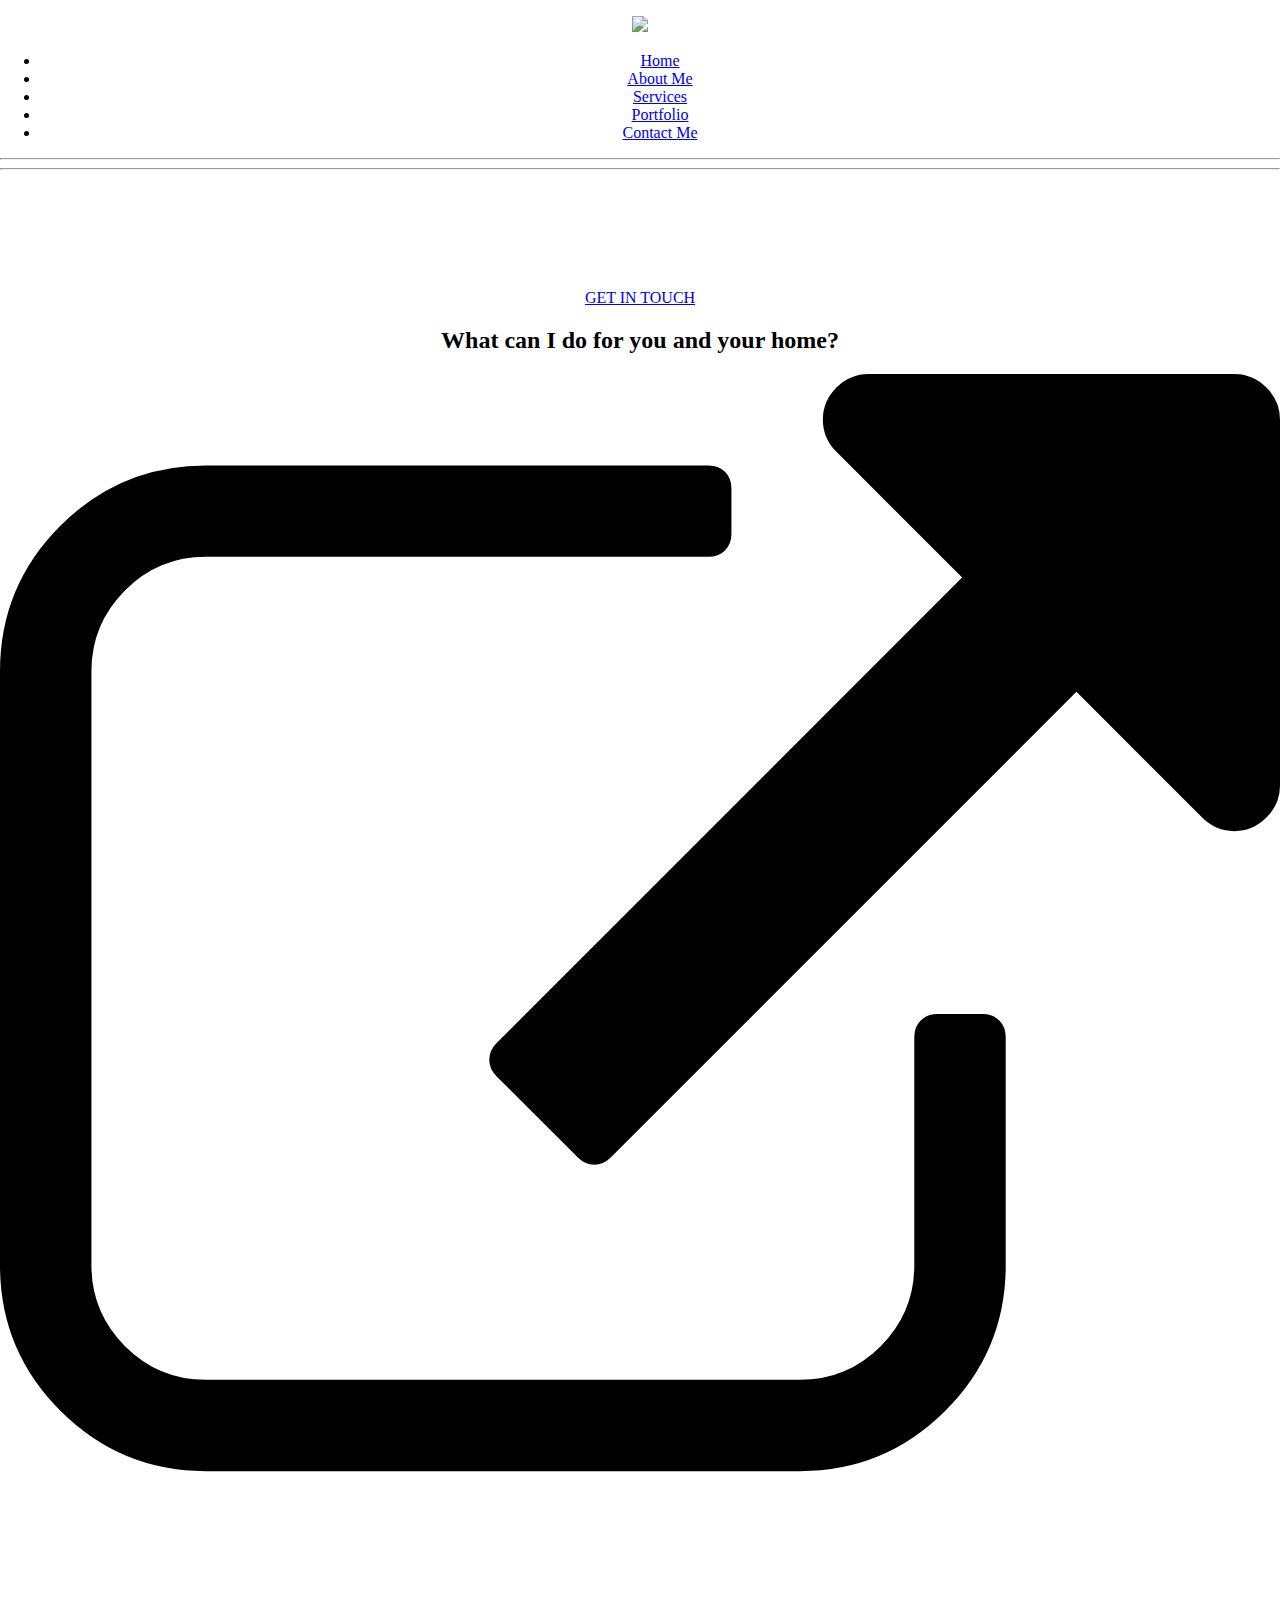
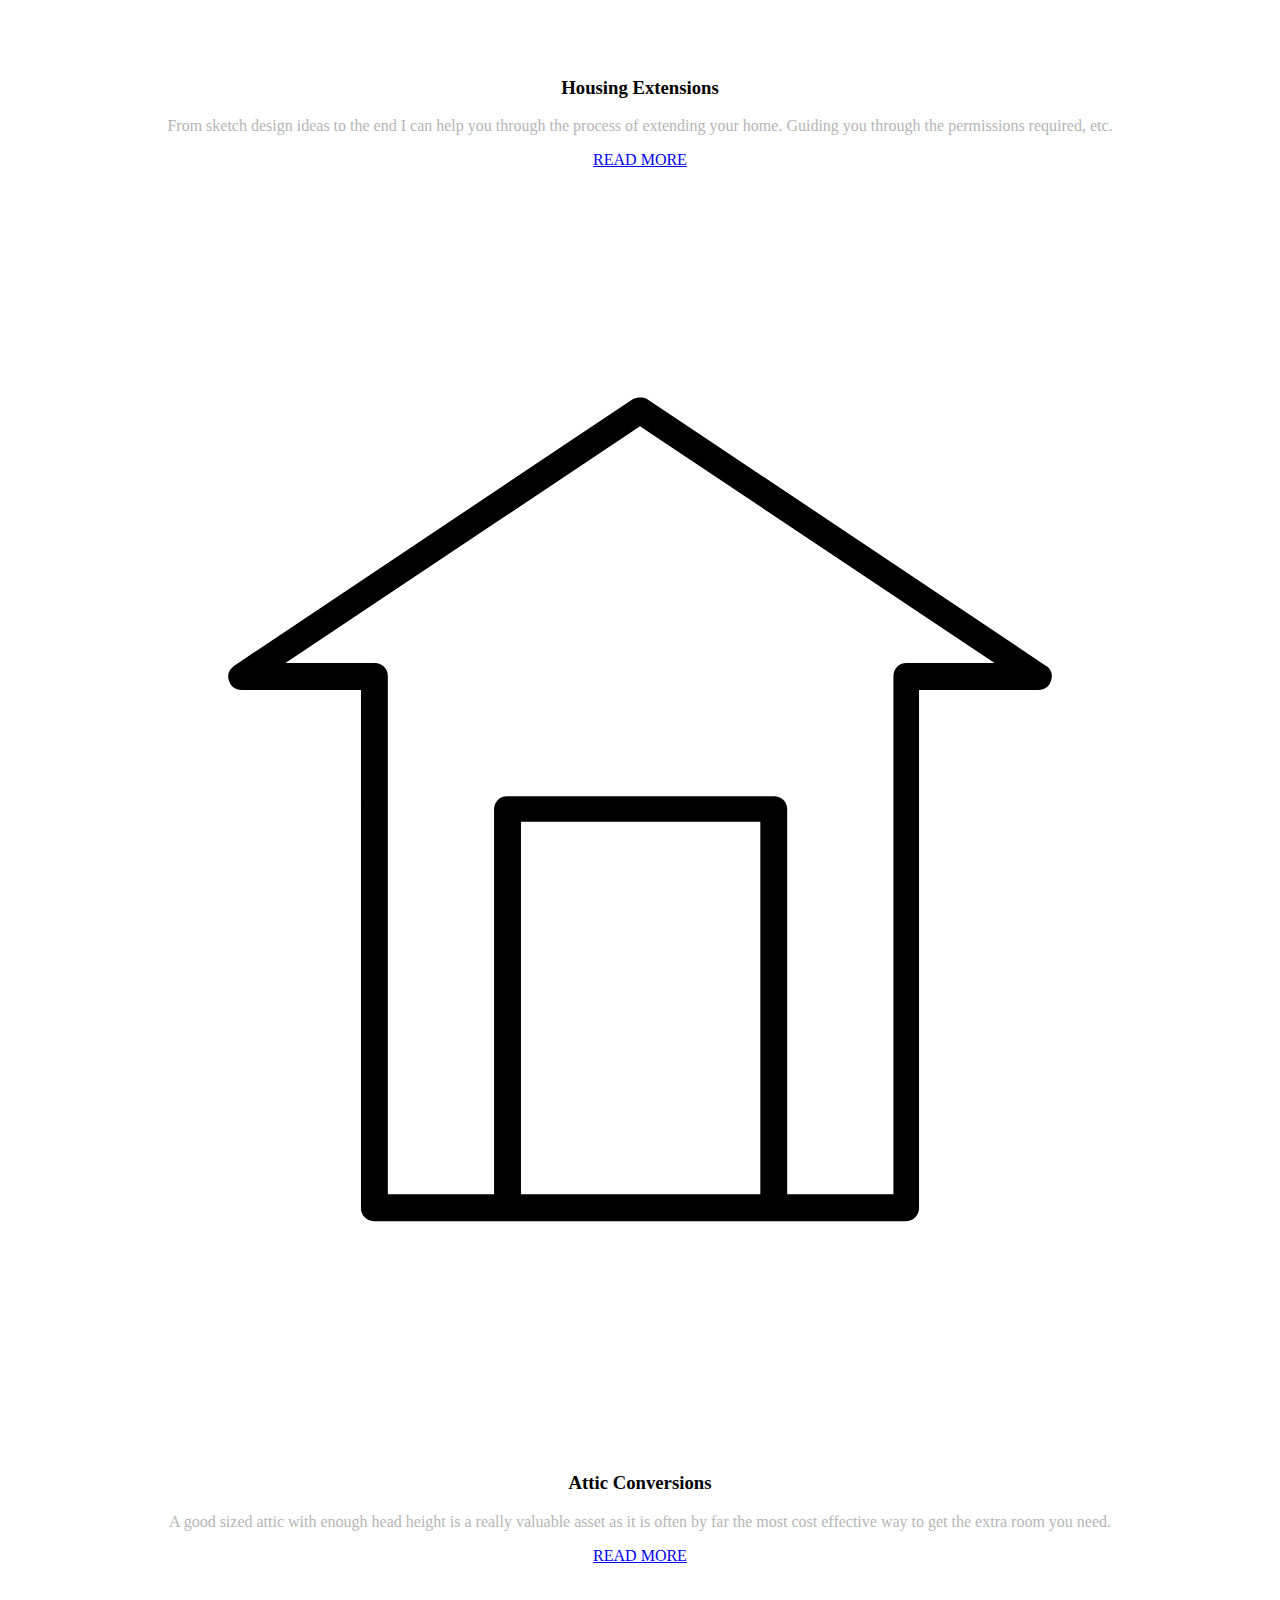
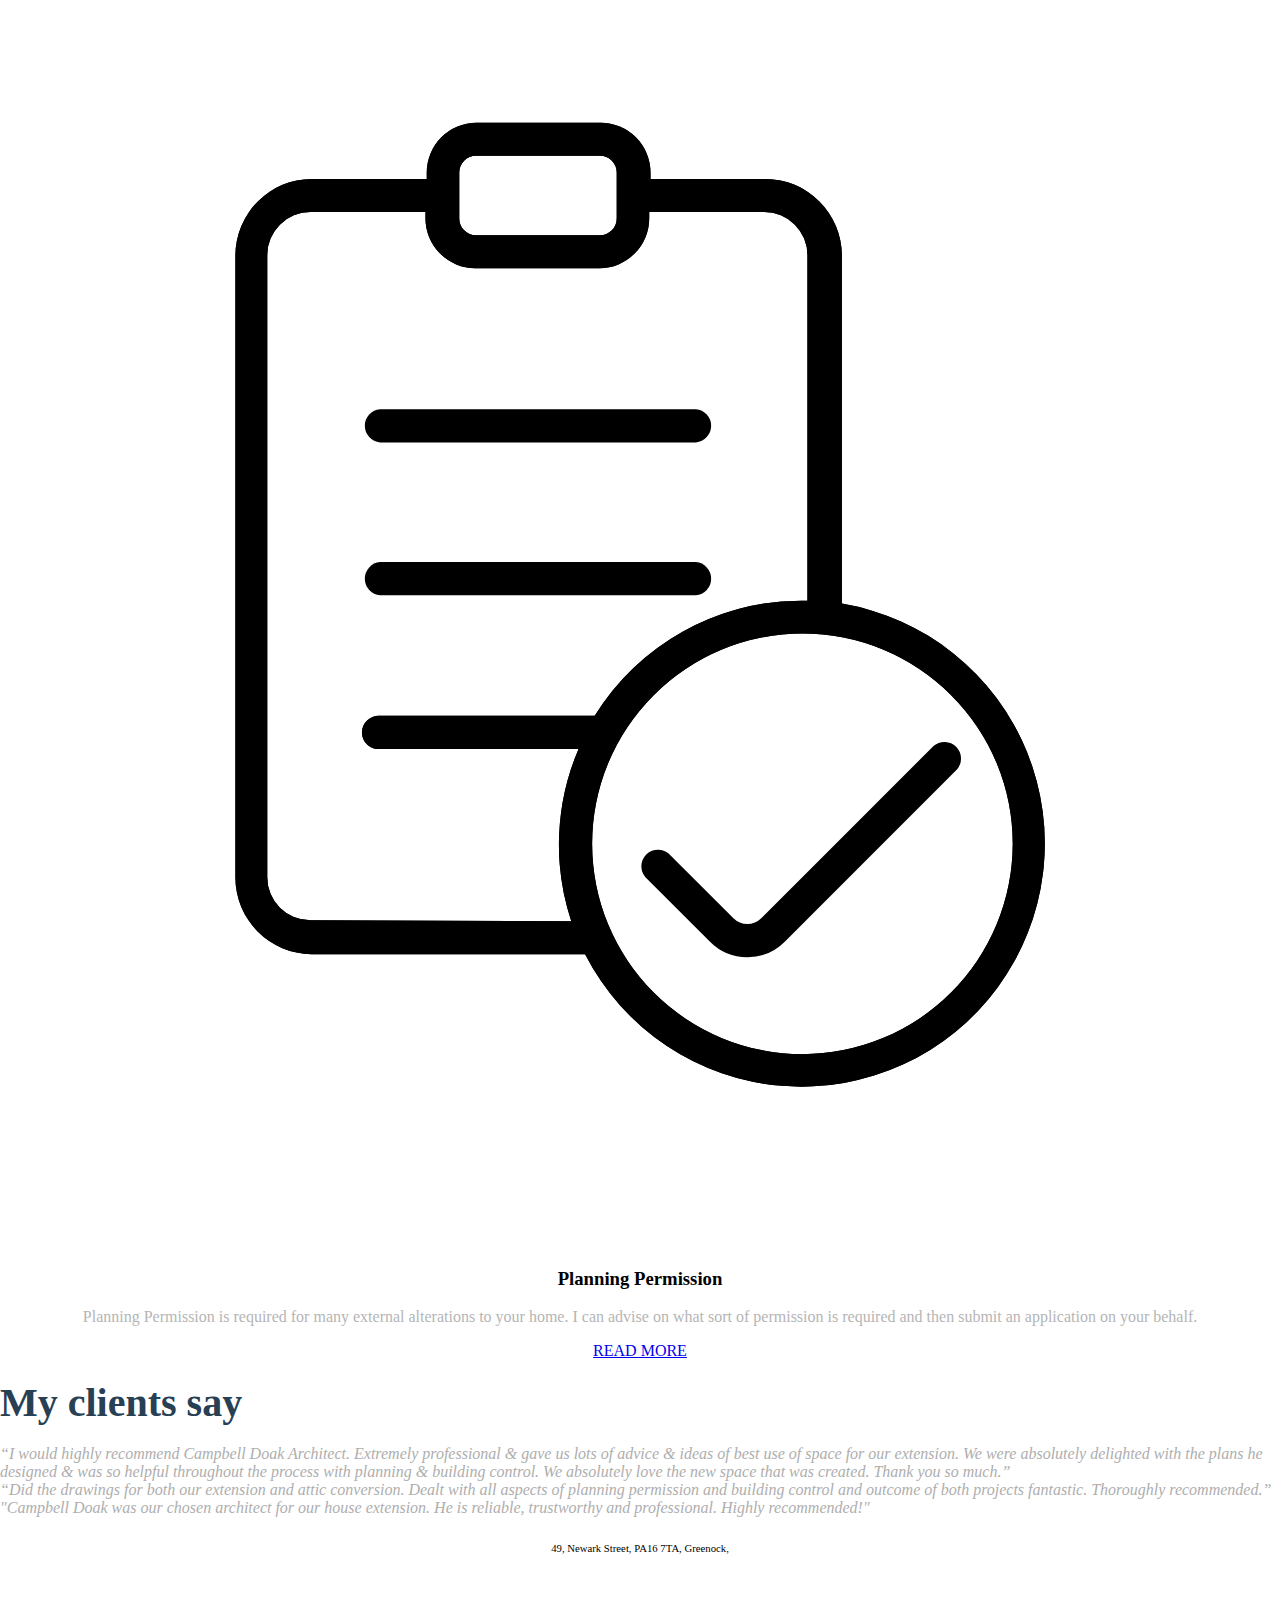
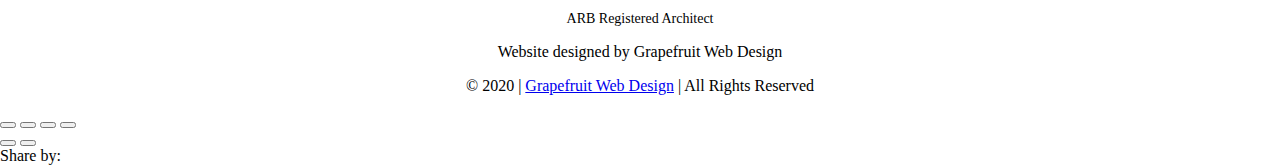
==== commit 1f635cfe: "go" ====
--- a/index.html
+++ b/index.html
@@ -62,7 +62,7 @@
         HomeLinkText: 'Back To Home',
         UseGalleryModule: false,
         CurrentThemeName: 'Layout Theme',
-        ThemeVersion: '1975',
+        ThemeVersion: '1985',
         DefaultPageAlias: '',
         RemoveDID: true,
         WidgetStyleID : null,
@@ -300,485 +300,6 @@
 
 
 
-<style id="criticalCss">
-    @charset "UTF-8";@font-face{font-family:Poppins;font-style:normal;font-weight:300;font-display:swap;src:url([data-uri]) format('woff2');unicode-range:U+0000-00FF,U+0131,U+0152-0153,U+02BB-02BC,U+02C6,U+02DA,U+02DC,U+2000-206F,U+2074,U+20AC,U+2122,U+2191,U+2193,U+2212,U+2215,U+FEFF,U+FFFD;font-display:swap}@font-face{font-family:Poppins;font-style:italic;font-weight:300;font-display:swap;src:url([data-uri]) format('woff2');unicode-range:U+0000-00FF,U+0131,U+0152-0153,U+02BB-02BC,U+02C6,U+02DA,U+02DC,U+2000-206F,U+2074,U+20AC,U+2122,U+2191,U+2193,U+2212,U+2215,U+FEFF,U+FFFD;font-display:swap}@font-face{font-family:Poppins;font-style:normal;font-weight:400;font-display:swap;src:url([data-uri]) format('woff2');unicode-range:U+0000-00FF,U+0131,U+0152-0153,U+02BB-02BC,U+02C6,U+02DA,U+02DC,U+2000-206F,U+2074,U+20AC,U+2122,U+2191,U+2193,U+2212,U+2215,U+FEFF,U+FFFD;font-display:swap}@font-face{font-family:Poppins;font-style:normal;font-weight:700;font-display:swap;src:url([data-uri]) format('woff2');unicode-range:U+0000-00FF,U+0131,U+0152-0153,U+02BB-02BC,U+02C6,U+02DA,U+02DC,U+2000-206F,U+2074,U+20AC,U+2122,U+2191,U+2193,U+2212,U+2215,U+FEFF,U+FFFD;font-display:swap}#dm div.dmContent [class*=' icon-'],[class*=' icon-']{font-family:FontAwesome!important;font-weight:400;font-style:normal;text-decoration:inherit;-webkit-font-smoothing:antialiased}[class*=' icon-']:before{text-decoration:none;display:inline-block;speak:none}a [class*=' icon-']{display:inline}[class*=' icon-']{display:inline;width:auto;height:auto;line-height:normal;vertical-align:baseline;background-image:none;background-position:0 0;background-repeat:repeat;margin-top:0}.icon-star:before{content:'\f005'}.icon-angle-down:before{content:'\f107'}[class*=' dm-common-icons-']{speak:none;font-style:normal;font-weight:400;font-variant:normal;text-transform:none;line-height:1;-webkit-font-smoothing:antialiased;-moz-osx-font-smoothing:grayscale;font-family:dm-common-icons!important}.dm-common-icons-close:before{content:'\e901'}.dmInner{min-height:100vh!important;position:relative}.dmPopup,.dmPopupMask{position:fixed;left:0}@media (hover:none) and (pointer:coarse){#dmRoot #dm .dmOuter :not(.dmInner){background-attachment:scroll!important}}.display_None{display:none}#dm .dmNav.dmNavCustom .dmHideFromNav,#dm .dmn .dmHideFromNav,.dmDisplay_None{display:none!important}#dm .dmWidget .icon{font-size:26px}body:not(.noFontIcons) #dm .dmOuter .dmInner .dmWidget .icon.hasFontIcon{height:26px;margin-top:-13px;line-height:normal;text-align:center;background-image:none}.supportsFontIcons .hasFontIcon{background-image:none!important}.dmPopupMask{margin:0;display:none;width:10px;z-index:1000000999;top:0}#dmRoot .dmPopup,.dmPopup,.dmPopupClose:before,[data-display-type=block]{display:block}.dmPopup{padding:10px;text-align:left;margin:0 10px;top:10px;width:93%;z-index:1000009999!important;box-sizing:border-box;background:#f5f5f5;overflow-y:auto;height:100%}.dmPopup .dmPopupTitle{text-align:left;font:700 19px Helvetica,Arial;margin:20px 20px 35px;color:#999}.lh-1,button{line-height:normal}#dmPopup{opacity:0}.dmPopupClose,.dmPopupClose:before{position:absolute;visibility:visible}.dmPopupClose{border-radius:25px;width:27px;height:27px;z-index:1;background-color:rgba(255,255,255,.4);top:12px;right:12px}.dmPopupClose:before{font-size:20px;color:#000;top:3px;right:3px}body.dmDesktopBody:not(.mac) .data::-webkit-scrollbar{width:5px;height:5px}body.dmDesktopBody:not(.mac) .data::-webkit-scrollbar-track{background:rgba(0,0,0,.1)}body.dmDesktopBody:not(.mac) .data::-webkit-scrollbar-thumb{background:#c8c8c8;box-shadow:inset 0 1px 2px #454545;border-radius:45px}#dm .dmRespRow .dmRespColsWrapper{display:-webkit-flex;display:flex}.pswp{display:none;z-index:9999999999!important}#dm .hasBackgroundOverlay:not(.dmPopupPage):not(.layout-drawer){position:relative!important}#dm .hasBackgroundOverlay:not(.hasExtraLayerOverlay):before{display:block!important;position:absolute!important;top:0!important;left:0!important;width:100%!important;height:100%!important;content:' '!important}.graphicWidget{width:200px;height:200px;margin:10px auto;text-align:center}.graphicWidget svg.svg{width:100%;height:100%;color:#000;fill:#000}#dm .dmInner .dmWidget.align-center,.align-center{margin-left:auto;margin-right:auto}.text-align-center{text-align:center}body.fix-mobile-scrolling{overflow:initial}body,svg:not(:root){overflow:hidden}#hcontainer[has-shadow=true]{position:relative;z-index:1}#dmRoot{text-decoration-skip-ink:none}body{-webkit-overflow-scrolling:touch}nav{display:block}html{font-family:Source Sans Pro;-webkit-text-size-adjust:100%;-ms-text-size-adjust:100%}h1{font-size:2em;margin:.67em 0}hr{box-sizing:content-box;height:0}img{border:0;max-width:100%;-ms-interpolation-mode:bicubic;display:inline-block}button{font-family:inherit;font-size:100%;margin:0;text-transform:none;-webkit-appearance:button}button::-moz-focus-inner{border:0;padding:0}*,:after,:before{box-sizing:border-box}.dmRespRow.dmRespRowNoPadding{padding:0}.dmRespRow{padding-top:15px;padding-bottom:15px}.dmRespRow:after,.dmRespRow:before{content:' ';display:table}.dmRespRow:after{clear:both}.dmRespRow,.dmRespRow .dmRespColsWrapper{max-width:960px;position:relative;margin:0 auto;width:100%}@media screen and (min-width:1200px){.rows-1200 .dmRespRow:not(.fullBleedMode) .dmRespColsWrapper{max-width:1200px}}.dmRespRow .dmRespCol{position:relative;width:100%;display:inline-block;vertical-align:top;float:left}.dmRespRow .dmRespCol>*{max-width:100%}.dmDesktopBody .dmRespRow .large-4{position:relative;width:33.33333%}.dmDesktopBody .dmRespRow .large-6{position:relative;width:50%}.dmDesktopBody .dmRespRow .large-8{position:relative;width:66.66667%}.dmDesktopBody .dmRespRow .large-12{position:relative;width:100%}#dm .dmRespRow .dmRespCol>.dmWidget{overflow:initial}.dmLargeBody #dm .dmRespRow .dmRespCol>.dmWidget{width:280px;max-width:100%}#dm .dmInner .dmWidget:not(.displayNone){display:inline-block}#dm .dmInner .dmWidget:not(.displayNone)[data-display-type=block],.dmNav li a{display:block}#dm .dmInner .dmWidget{text-decoration:none;margin:10px 0;clear:both;position:relative;text-align:center;line-height:22px;box-shadow:none;background-image:none;padding:0 0 0 40px;height:auto;border:0;white-space:nowrap}#dm .dmInner .dmWidget:after{content:'';display:inline-block;height:100%;vertical-align:middle;width:0;margin-right:-.25em}#dm .dmInner .dmWidget .iconBg{position:absolute;left:0;width:50px;top:50%;margin-top:-13px}#dm .dmWidget .text{display:inline-block;vertical-align:middle;font-size:1.125em;line-height:normal;white-space:normal;padding:10px 7px;max-width:98%}#dm [data-buttonstyle=ROUND_SIDES] .dmWidget:not([data-buttonstyle]){border-radius:50px;padding:0}#dm [data-buttonstyle=ROUND_SIDES]:not([data-buttonstyle*=_ICON]) .dmWidget:not([data-buttonstyle]):not([data-buttonstyle*=_ICON]) .iconBg{display:none!important}#dm [data-buttonstyle=ROUND_SIDES]:not([data-buttonstyle*=_ICON]) .dmWidget:not([data-buttonstyle]):not([data-buttonstyle*=_ICON]) .text{padding-left:0;padding-right:0}.dmInner{min-width:768px!important;font-size:16px;background:#fff;color:#666}html:not(.ios-preview) #dm .hasStickyHeader .dmInner div.dmHeaderContainer{position:fixed!important;z-index:101;width:100%;min-width:768px}.dmNewParagraph[data-version]{line-height:initial}.dmNewParagraph[data-version] .text-align-center{text-align:center!important}.dmNewParagraph[data-version] h2,.dmNewParagraph[data-version] h3{margin-top:0;margin-bottom:0}*{border:0 solid #333;scrollbar-arrow-color:#fff;scrollbar-track-color:#F2F2F2;scrollbar-face-color:silver;scrollbar-highlight-color:silver;scrollbar-3dlight-color:silver;scrollbar-shadow-color:silver;scrollbar-darkshadow-color:silver;scrollbar-width:12px}body{width:100%;-webkit-text-size-adjust:100%!important;-ms-text-size-adjust:100%!important}h1,h2,h3,h4,ul{margin-left:0;margin-right:0}.dmInner *{-webkit-font-smoothing:antialiased}a,img,li,ul{vertical-align:top}#iscrollBody,#site_content{position:relative}.dmOuter{word-wrap:break-word}.dmDesktopBody .dmInner{min-width:960px}.dmInner a{color:#463939}.dmInner ul:not(.defaultList){padding:0}.dmHeader{background:#68ccd1;color:#666;text-align:center;position:relative;width:100%;max-width:100%}DIV.dmBody{padding:0;clear:both}.dmContent{margin:0;padding:0}#site_content ul:not(.defaultList){-webkit-padding-start:0;-moz-padding-start:0;list-style-position:inside}#innerBar{position:relative;height:36px;width:100%;font-size:20px;margin:0;z-index:80}#dm .dmRespRow.dmRespRowNoPadding{padding:0}.dmRespRowsWrapper{max-width:960px;margin:0 auto}.dmRespCol>[dmle_extension]:not(:first-child){margin-top:10px}.dmNav{margin-top:20px}.dmNav li{position:relative}.dmNav li a{height:100%;padding:17px 10px;text-decoration:none}.dmLargeBody .imageWidget:not(.displayNone){display:inline-block;max-width:100%}.imageWidget:not(.displayNone) img{width:100%}h3{font-weight:400;font-size:23px}#dm .dmRespColsWrapper{display:block}.dmNewParagraph{text-align:left;margin:8px 0;padding:2px 0}.dmLargeBody .dmRespRowsWrapper>.dmRespRow .dmRespCol,.dmLargeBody .fHeader .dmRespRow .dmRespCol{padding-left:.75%;padding-right:.75%}.dmLargeBody .dmRespRowsWrapper>.dmRespRow .dmRespCol:first-child,.dmLargeBody .fHeader .dmRespRow .dmRespCol:first-child{padding-left:0;padding-right:1.5%}.dmLargeBody .dmRespRowsWrapper>.dmRespRow .dmRespCol:last-child,.dmLargeBody .fHeader .dmRespRow .dmRespCol:last-child{padding-right:0;padding-left:1.5%}.dmLargeBody .dmRespRowsWrapper>.dmRespRow .dmRespCol:only-child{padding-left:0;padding-right:0}#innerBar.lineInnerBar{display:table;width:100%;box-shadow:none;-webkit-box-shadow:none;-moz-box-shadow:none;font-size:20px;margin-top:30px;margin-bottom:30px;background-color:transparent;color:#666}#innerBar .titleLine{display:table-cell;vertical-align:middle;width:50%}.dmPageTitleRow:not(#innerBar){display:none}.titleLine hr{min-height:1px;background-color:rgba(102,102,102,.2)}.dmInner a{outline:0;vertical-align:inherit}.dmLinksMenu>ul{display:block;margin:0;font-size:inherit}.dmStandardDesktop{display:block;margin:0 auto}#dm .dmInner .dmWidget{color:#f7f7f7;background-color:#f95759}.dmSpacer{border:0;height:15px}body{background-color:#eee}#dm [data-buttonstyle] .dmWidget span.iconBg,#dm [data-buttonstyle] .dmWidget span.text{color:#f7f7f7}.main-navigation.unifiednav{-js-display:flex;display:flex;justify-content:flex-start;align-items:stretch;overflow:visible}.main-navigation.unifiednav ul{list-style:none;padding:0;margin:0;font-size:1rem}.main-navigation.unifiednav .unifiednav__container{-js-display:flex;display:flex;justify-content:flex-start;list-style:none}.main-navigation.unifiednav .unifiednav__container>.unifiednav__item-wrap{-js-display:flex;display:flex;justify-content:flex-start;position:relative;font-weight:400}.main-navigation.unifiednav .unifiednav__container:not([data-depth])>.unifiednav__item-wrap::after,.main-navigation.unifiednav .unifiednav__container:not([data-depth])>.unifiednav__item-wrap::before{content:'';align-self:center;font-weight:700}.main-navigation.unifiednav .unifiednav__container>.unifiednav__item-wrap>.unifiednav__item{-js-display:flex;display:flex;justify-content:flex-start;align-items:center;flex-direction:row;color:inherit;text-decoration:none;position:relative;padding:12px 15px;margin:0;font-weight:inherit;letter-spacing:.03em}.main-navigation.unifiednav .unifiednav__container:not([data-depth])>.unifiednav__item-wrap>.unifiednav__item{padding:0 15px}.main-navigation.unifiednav .unifiednav__container>.unifiednav__item-wrap>.unifiednav__item .nav-item-text{white-space:nowrap}.main-navigation.unifiednav .unifiednav__container:not([data-depth])>.unifiednav__item-wrap>.unifiednav__item .nav-item-text::after,.main-navigation.unifiednav .unifiednav__container:not([data-depth])>.unifiednav__item-wrap>.unifiednav__item .nav-item-text::before{content:'';width:100%;height:0;border:0 solid transparent;border-top-color:currentColor;display:block;opacity:0}.main-navigation.unifiednav .unifiednav__container:not([data-depth])>.unifiednav__item-wrap>.unifiednav__item.dmNavItemSelected .nav-item-text::after,.main-navigation.unifiednav .unifiednav__container:not([data-depth])>.unifiednav__item-wrap>.unifiednav__item.dmNavItemSelected .nav-item-text::before{opacity:1}.main-navigation.unifiednav.effect-bottom2{padding:calc(12px - .2em - 2px) 15px}.main-navigation.unifiednav.effect-bottom2 .unifiednav__container:not([data-depth])>.unifiednav__item-wrap>.unifiednav__item .nav-item-text::after,.main-navigation.unifiednav.effect-bottom2 .unifiednav__container:not([data-depth])>.unifiednav__item-wrap>.unifiednav__item .nav-item-text::before{transform:scaleX(0);border-top-width:2px}.main-navigation.unifiednav.effect-bottom2 .unifiednav__container:not([data-depth])>.unifiednav__item-wrap>.unifiednav__item .nav-item-text::after{margin-top:.2em}.main-navigation.unifiednav.effect-bottom2 .unifiednav__container:not([data-depth])>.unifiednav__item-wrap>.unifiednav__item .nav-item-text::before{margin-bottom:.2em;border-top-color:transparent}.main-navigation.unifiednav.effect-bottom2 .unifiednav__container:not([data-depth])>.unifiednav__item-wrap>.unifiednav__item.dmNavItemSelected .nav-item-text::after,.main-navigation.unifiednav.effect-bottom2 .unifiednav__container:not([data-depth])>.unifiednav__item-wrap>.unifiednav__item.dmNavItemSelected .nav-item-text::before{transform:scaleX(1)}.main-navigation.unifiednav.effect-bottom2 .unifiednav__container:not([data-depth])>.unifiednav__item-wrap>.unifiednav__item .nav-item-text::after,.main-navigation.unifiednav.effect-bottom2 .unifiednav__container:not([data-depth])>.unifiednav__item-wrap>.unifiednav__item .nav-item-text::before{transform-origin:left}.main-navigation.unifiednav .unifiednav__container .unifiednav__item:not(.unifiednav__item_has-sub-nav) .icon{display:none}.main-navigation.unifiednav:not(.unifiednav_vertical)>.unifiednav__container{justify-content:inherit}#dm .p_hfcontainer nav.main-navigation.unifiednav{min-width:9em!important;text-align:initial!important}#dm .main-navigation.unifiednav:not([data-nav-structure=VERTICAL])>.unifiednav__container{flex-wrap:wrap;justify-content:inherit}#dm .main-navigation.unifiednav:not([data-nav-structure=VERTICAL])>.unifiednav__container .nav-item-text::before{text-align:left}#dm .main-navigation.unifiednav:not([data-nav-structure=VERTICAL]) .unifiednav__container:not([data-depth])>.unifiednav__item-wrap:not(:last-child)::after,#dm .main-navigation.unifiednav:not([data-nav-structure=VERTICAL]) .unifiednav__container:not([data-depth])>.unifiednav__item-wrap:not(:last-child)::before{content:''}#dm .dmBody .dmRespRowsWrapper{max-width:none;background-color:transparent}.dmLargeBody .dmRespRow{width:100%;max-width:none;margin-left:0;margin-right:0;padding-left:40px;padding-right:40px}.dm-bfs.dm-layout-home div.dmInner{background-color:#fff}.dmStandardDesktop .dmHeader{background-color:#68ccd1;max-width:100%}.standardHeaderLayout .dmHeader{float:none;display:block;height:auto}#dm div.dmContent h1{color:#666}#dm div.dmRespCol>*{line-height:normal}#dm div.dmContent h1,#dm div.dmContent h1 *,#dm div.dmContent h2,#dm div.dmContent h2 *,#dm div.dmContent h3,#dm div.dmContent h3 *,#dm div.dmContent h4,#dm div.dmContent h4 *,#dm div.dmInner{line-height:initial}#dm [data-buttonstyle] div.dmInner .dmWidget{-webkit-box-shadow:none;box-shadow:none;-moz-box-shadow:none;border-style:solid;border-width:0;border-color:transparent;background-color:#efe719}#dm [data-buttonstyle] div.dmInner .dmWidget span.text,#dm div.dmContent h3{color:#fff}#dm div.dmInner h1,#dm div.dmInner h2,#dm div.dmInner h3,#dm div.dmInner h4{font-family:Montserrat}#dm [data-buttonstyle] div.dmInner .dmWidget span.text,#dm div.dmContent h2{color:#333}#dm div.dmOuter div.dmInner{background-position:center center;background-repeat:repeat;background-size:auto}#dm div.dmContent h4{color:#333;font-weight:700}#dm [data-buttonstyle] div.dmInner #site_content .dmWidget span.text{color:rgba(255,255,255,1);font-weight:400;font-size:15px}#dm div.dmContent h2,#dm div.dmContent h3{font-weight:700}#dm div.dmInner,#dm div.dmInner .dmRespCol{font-weight:300;color:rgba(147,147,147,1);font-family:Roboto}#dm [data-buttonstyle] div.dmInner #site_content .dmWidget .iconBg{display:none}.dmLargeBody .dmBody .dmRespRowsWrapper{background-color:transparent}#dm .dmRespCol div.dmNewParagraph,#dm div.dmInner,#dm div.dmInner .dmRespCol{color:rgba(0,0,0,1);font-family:Poppins}#dm div.dmContent h1{color:rgba(9,45,89,1);direction:ltr;font-family:Poppins;font-weight:700;font-style:normal;text-decoration:none;font-size:50px}#dm div.dmContent h2,#dm div.dmContent h3,#dm div.dmContent h4{font-family:Poppins;color:rgba(0,0,0,1)}#dm [data-buttonstyle] div.dmInner #site_content .dmWidget{border-radius:50px;-webkit-border-radius:50px;-moz-border-radius:50px;border-color:transparent;border-width:1px;border-style:solid;text-align:CENTER;background-color:rgba(9,45,89,1)}#dm DIV.dmInner{background-repeat:no-repeat;background-image:url(https://irt-cdn.multiscreensite.com/ce0bb35f932b47bb809d0e37905542ba/dms3rep/multi/site_background_education-2087x1173.jpg);background-size:cover;background-position:50% 0}@media all and (min-width:1920px),all and (-webkit-min-device-pixel-ratio:1.5),all and (min--moz-device-pixel-ratio:1.5),all and (min-device-pixel-ratio:1.5){#dm DIV.dmInner{background-repeat:no-repeat;background-image:url(https://irt-cdn.multiscreensite.com/ce0bb35f932b47bb809d0e37905542ba/dms3rep/multi/site_background_education-2087x1173.jpg);background-size:cover;background-position:50% 0}}#dm div.dmContent h2{font-size:30px}#dm DIV.dmOuter DIV.dmInner{background-image:none;background-color:rgba(255,255,255,1)}#dm div.dmInner,#dm div.dmInner .dmRespCol{font-size:16px}#dm div.dmContent h3{font-size:24px}#dm div.dmContent h4{font-size:18px}#dm .p_hfcontainer .main-navigation.unifiednav:not(.unifiednav_vertical) .unifiednav__container:not([data-depth])>.unifiednav__item-wrap:not(:last-child)::after,#dm .p_hfcontainer .main-navigation.unifiednav:not(.unifiednav_vertical) .unifiednav__container:not([data-depth])>.unifiednav__item-wrap:not(:last-child)::before,#dm .p_hfcontainer .u_1112353738.main-navigation.unifiednav:not(.unifiednav_vertical) .unifiednav__container:not([data-depth])>.unifiednav__item-wrap:not(:last-child)::after,#dm .p_hfcontainer .u_1112353738.main-navigation.unifiednav:not(.unifiednav_vertical) .unifiednav__container:not([data-depth])>.unifiednav__item-wrap:not(:last-child)::before{font-size:14px!important}#dm .dmContent .dmRespRow{margin:0;padding:15px 40px}#dm .dmContent .dmRespRow .dmRespCol{margin:0;padding:0}#dm .dmInner div.dmHeader,#dm .dmInner div.dmHeader.u_hcontainer,#dm .dmInner div.u_hcontainer{background-color:rgba(255,255,255,1)!important;box-shadow:rgba(0,0,0,.25) 0 3px 11px 0!important;-moz-box-shadow:rgba(0,0,0,.25) 0 3px 11px 0!important;-webkit-box-shadow:rgba(0,0,0,.25) 0 3px 11px 0!important}#dm .p_hfcontainer div.u_1011018909 img{border-radius:0!important;-moz-border-radius:0!important;-webkit-border-radius:0!important}#dm .p_hfcontainer .u_1112353738.main-navigation.unifiednav .unifiednav__container:not([data-depth])>.unifiednav__item-wrap>.unifiednav__item{padding-right:15px!important;padding-left:15px!important}#dm .p_hfcontainer .u_1112353738.main-navigation.unifiednav:not([data-nav-structure=VERTICAL]) .unifiednav__container:not([data-depth])>.unifiednav__item-wrap:not(:last-child)::after,#dm .p_hfcontainer .u_1112353738.main-navigation.unifiednav:not([data-nav-structure=VERTICAL]) .unifiednav__container:not([data-depth])>.unifiednav__item-wrap:not(:last-child)::before{font-size:15px!important}#dm .p_hfcontainer nav.u_1112353738{color:#000!important}#dm .p_hfcontainer nav.u_1112353738.main-navigation.unifiednav .unifiednav__container:not([data-depth])>.unifiednav__item-wrap>.unifiednav__item{color:rgba(119,119,119,1)!important;font-size:15px!important}#dm .p_hfcontainer nav.u_1112353738.main-navigation.unifiednav .unifiednav__container:not([data-depth])>.unifiednav__item-wrap>.unifiednav__item.dmNavItemSelected{color:rgba(0,0,0,1)!important}#dm .p_hfcontainer nav.u_1112353738.main-navigation.unifiednav.effect-bottom2 .unifiednav__container:not([data-depth])>.unifiednav__item-wrap>.unifiednav__item .nav-item-text::after{border-top-color:rgba(0,0,0,1)!important;border-top-width:2px!important;border-top-style:solid!important}#dm .dmInner div.u_hcontainer{float:none!important;top:0!important;left:0!important;width:100%!important;position:relative!important;height:auto!important;max-width:100%!important;min-width:0!important;text-align:center!important;padding:25px 0 20px!important;margin:0 auto!important}#dm .p_hfcontainer div.u_1011018909,#dm .p_hfcontainer nav.u_1112353738{min-width:25px!important;top:0!important;left:0!important;position:relative!important;float:none!important}#dm .dmInner div.dmHeader.u_hcontainer{padding-bottom:20px!important;padding-top:25px!important}#dm .dmInner div.fHeader .dmHeader[freeheader=true]{padding-top:12px!important;padding-bottom:12px!important}.fHeader #hcontainer.dmHeader[freeheader=true]{padding-top:initial!important;padding-bottom:initial!important}#dm .p_hfcontainer div.u_1677919435{padding:0!important}#dm .p_hfcontainer div.u_1246161842{padding-left:10px!important}#dm .p_hfcontainer nav.u_1112353738.main-navigation.unifiednav:not(.unifiednav_vertical) .unifiednav__container:not([data-depth])>.unifiednav__item-wrap:not(:last-child)::after,#dm .p_hfcontainer nav.u_1112353738.main-navigation.unifiednav:not(.unifiednav_vertical) .unifiednav__container:not([data-depth])>.unifiednav__item-wrap:not(:last-child)::before{padding-top:0!important;padding-bottom:0!important;margin-top:0!important;margin-bottom:0!important}#dm .p_hfcontainer nav.u_1112353738{width:calc(100% - 0px)!important;height:auto!important;max-width:100%!important;justify-content:flex-end!important;align-items:stretch!important;text-align:start!important;padding:6.8px 15px!important;margin:6px 0 0!important}#dm .p_hfcontainer div.u_1861705244{margin-top:0!important;padding:15px 40px!important}#dm .p_hfcontainer div.u_1011018909{width:calc(100% - 0px)!important;max-width:166.61px!important;text-align:center!important;display:block!important;height:auto!important;padding:0!important;margin:-1px 241.98px 0 0!important}.stickyHeaderSpacer{height:110.59px!important}#dm .dmInner div.fHeader.dmHeaderContainer #hcontainer.dmHeader[freeheader=true]{margin:0!important;padding:12px 0!important}#dm .dmBody .u_1822327261:before{opacity:.5!important;background-color:#fff!important}#dm .dmBody h1.u_1569796408{line-height:normal!important;float:none!important;top:0!important;left:0!important;width:100%!important;position:relative!important;height:auto!important;max-width:100%!important;min-width:0!important;text-align:left!important;padding:2px 0!important;margin:0 auto!important}#dm .dmBody div.u_1352428056,#dm .dmBody div.u_1374181731,#dm .dmBody div.u_1619541211{box-shadow:rgba(0,0,0,.25) 0 3px 11px 0!important;-moz-box-shadow:rgba(0,0,0,.25) 0 3px 11px 0!important;-webkit-box-shadow:rgba(0,0,0,.25) 0 3px 11px 0!important;background-color:rgba(255,255,255,1)!important}#dm .dmBody div.u_1043364423{background-color:rgba(255,255,255,1)!important}#dm .dmBody div.u_1822327261:before{background-color:rgba(92,92,92,1)!important;opacity:.39!important}#dm .dmBody div.u_1092675543 .svg,#dm .dmBody div.u_1124797232 .svg,#dm .dmBody div.u_1411767942 .svg{color:rgba(9,45,89,1)!important;fill:rgba(9,45,89,1)!important}#dm .dmBody div.u_1822327261{background-repeat:no-repeat!important;background-image:url(https://lirp-cdn.multiscreensite.com/cc8032be/dms3rep/multi/opt/8-8b11c7da-53cdcd7b-1920w.JPG)!important;background-size:cover!important}@media all and (min-width:1920px),all and (-webkit-min-device-pixel-ratio:1.5),all and (min--moz-device-pixel-ratio:1.5),all and (min-device-pixel-ratio:1.5){#dm .dmBody div.u_1822327261{background-repeat:no-repeat!important;background-image:url(https://lirp-cdn.multiscreensite.com/cc8032be/dms3rep/multi/opt/8-8b11c7da-53cdcd7b-2880w.JPG)!important;background-size:cover!important}}#dm .d-page-1716942098 DIV.dmInner{background-repeat:no-repeat!important;background-size:cover!important;background-attachment:fixed!important;background-position:50% 50%!important}#dm .dmBody a.u_1713545169{display:block!important;float:none!important;top:0!important;left:0!important;width:222px!important;position:relative!important;height:52px!important;max-width:calc(100% - 0px)!important;min-width:25px!important;text-align:center!important;padding:0!important;margin:22px 243.61px 10px 0!important}#dm .dmBody div.u_1822327261,#dm .dmBody h4.u_1970042021{top:0!important;left:0!important;position:relative!important;height:auto!important}#dm .dmBody div.u_1822327261{float:none!important;width:100%!important;max-width:none!important;min-width:0!important;text-align:center!important;background-position:0 50%!important;padding:177px 40px!important}#dm .dmBody h4.u_1970042021{float:none!important;width:calc(100% - 0px)!important;max-width:100%!important;min-width:25px!important;text-align:left!important;padding:2px 0!important;margin:8px 0!important}#dm .dmBody div.u_1079933794,#dm .dmBody div.u_1710445745{height:auto!important;max-width:calc(100% - 0px)!important;padding:2px 0!important;margin:11px auto 0!important;float:none!important;top:0!important;left:0!important;position:relative!important;display:block!important;min-width:25px!important}#dm .dmBody div.u_1710445745{width:259.98px!important}#dm .dmBody div.u_1079933794{width:100%!important}#dm .dmBody div.u_1619541211{margin-right:0!important;margin-left:0!important;padding:40px 15px!important}#dm .dmBody div.u_1374181731{margin-left:15px!important;padding:40px 15px!important}#dm .dmBody div.u_1352428056{margin-right:15px!important;margin-left:0!important;padding:40px 15px!important}#dm .dmBody div.u_1092675543{width:calc(100% - 160px)!important;height:40px!important;display:block!important;float:none!important;top:0!important;left:0!important;position:relative!important;max-width:40px!important;min-width:25px!important;text-align:center!important;margin:16px auto 0!important;padding:0!important}#dm .dmBody div.u_1096259395{float:none!important;top:0!important;left:0!important;width:calc(100% - 35px)!important;position:relative!important;height:auto!important;max-width:290px!important;min-width:25px!important;display:block!important;padding:2px 0!important;margin:11px auto 0!important}#dm .dmBody div.u_1643161389,#dm .dmBody div.u_1736578738{float:none!important;top:0!important;left:0!important;position:relative!important;height:auto!important;max-width:100%!important}#dm .dmBody div.u_1643161389{background-color:rgba(255,255,255,1)!important;width:auto!important;min-width:0!important;text-align:center!important;padding:0 40px!important;margin:0!important}#dm .dmBody div.u_1736578738{width:calc(100% - 0px)!important;min-width:25px!important;padding:2px 0!important;margin:36px auto 8px!important}#dm .dmBody div.u_1124797232,#dm .dmBody div.u_1411767942{display:block!important;min-width:25px!important;padding:0!important;float:none!important;top:0!important;left:0!important;position:relative!important;text-align:center!important}#dm .dmBody div.u_1411767942{width:calc(100% - 67px)!important;height:66px!important;max-width:226px!important;margin:-10px auto 0!important}#dm .dmBody div.u_1124797232{width:calc(100% - 144px)!important;height:56px!important;max-width:72px!important;margin:0 auto!important}#dm .dmBody div.u_1043364423{float:none!important;top:0!important;left:0!important;width:auto!important;position:relative!important;height:auto!important;max-width:100%!important;min-width:0!important;text-align:center!important;padding:0 30px 7px!important;margin:0!important}.font-size-30{font-size:30px!important}:root{--button-color:#F66035;--button-hover-color:#F86F4C;--text-on-light:#F66035;--text-on-dark:#F66035;--text-on-button:#FFF;--header-color:#313131;--header-border-color:#222222;--header-text-color:#ffffff}#imageZone{position:absolute;margin:auto}.coloumns{border-radius:3px;background-color:#f9980d;height:18px;width:6px;-webkit-animation-name:loader;-webkit-animation-duration:1s;-webkit-animation-iteration-count:infinite;-webkit-animation-direction:linear;-moz-animation-name:loader;-moz-animation-duration:1s;-moz-animation-iteration-count:infinite;-moz-animation-direction:linear;opacity:.25;-webkit-transform:scale(.7);-webkit-transform-origin:50% 180%;-moz-transform:scale(.7);-moz-transform-origin:50% 180%;position:absolute}#coloumn1{-webkit-transform:rotate(0);-webkit-animation-delay:-.914s;-moz-transform:rotate(0);-moz-animation-delay:-.914s}#coloumn2{-webkit-transform:rotate(30deg);-webkit-animation-delay:-.831s;-moz-transform:rotate(30deg);-moz-animation-delay:-.831s}#coloumn3{-webkit-transform:rotate(60deg);-webkit-animation-delay:-.747s;-moz-transform:rotate(60deg);-moz-animation-delay:-.747s}#coloumn4{-webkit-transform:rotate(90deg);-webkit-animation-delay:-.664s;-moz-transform:rotate(90deg);-moz-animation-delay:-.664s}#coloumn5{-webkit-transform:rotate(120deg);-webkit-animation-delay:-.581s;-moz-transform:rotate(120deg);-moz-animation-delay:-.581s}#coloumn6{-webkit-transform:rotate(150deg);-webkit-animation-delay:-.498s;-moz-transform:rotate(150deg);-moz-animation-delay:-.498s}#coloumn7{-webkit-transform:rotate(180deg);-webkit-animation-delay:-.415s;-moz-transform:rotate(180deg);-moz-animation-delay:-.415s}#coloumn8{-webkit-transform:rotate(210deg);-webkit-animation-delay:-.332s;-moz-transform:rotate(210deg);-moz-animation-delay:-.332s}#coloumn9{-webkit-transform:rotate(240deg);-webkit-animation-delay:-.249s;-moz-transform:rotate(240deg);-moz-animation-delay:-.249s}#coloumn10{-webkit-transform:rotate(270deg);-webkit-animation-delay:-.166s;-moz-transform:rotate(270deg);-moz-animation-delay:-.166s}#coloumn11{-webkit-transform:rotate(300deg);-webkit-animation-delay:-83ms;-moz-transform:rotate(300deg);-moz-animation-delay:-83ms}#coloumn12{-webkit-transform:rotate(330deg);-moz-transform:rotate(330deg)}@-webkit-keyframes loader{0%{opacity:1}100%{opacity:.25}}@-moz-keyframes loader{0%{opacity:1}100%{opacity:.25}}
-    .dmDesktopBody [data-anim-desktop]:not([data-anim-desktop='none']) {
-        visibility: hidden;
-    }
-
-    
-</style>
-
-
-
-
-<!-- End render the required css and JS in the head section -->
-
-
-
-
-
-
-
-
-
-  <meta name="twitter:card" content="summary"/>
-
-
-
-
-<!-- SYS- VVNfRElSRUNUX1BST0RVQ1RJT04= -->
-</head>
-
-
-
-
-
-
-
-
-
-
-
-
-
-
-
-
-
-
-
-
-
-
-<body id="dmRoot"  class="supportsFontIcons supportsFontIcons dmRoot dmDesktopBody fix-mobile-scrolling dmResellerSite dmLargeBody " style="padding:0;margin:0;"
-            >
-        <div id="disabledImageZone" style="display:none;z-index:-1">
-            <style type="text/css">
-                #imageZone {
-                    position: absolute;
-                    margin: auto;
-                }
-
-                .coloumns {
-                    border-radius: 3px;
-                    background-color: rgb(249, 152, 13); /*border:1px solid #999;*/
-                    height: 18px;
-                    width: 6px;
-                    -webkit-animation-name: loader;
-                    -webkit-animation-duration: 1s;
-                    -webkit-animation-iteration-count: infinite;
-                    -webkit-animation-direction: linear;
-                    -moz-animation-name: loader;
-                    -moz-animation-duration: 1s;
-                    -moz-animation-iteration-count: infinite;
-                    -moz-animation-direction: linear;
-                    opacity: .25;
-                    -webkit-transform: scale(0.7);
-                    -webkit-transform-origin: 50% 180%;
-                    -moz-transform: scale(0.7);
-                    -moz-transform-origin: 50% 180%;
-                    position: absolute;
-                }
-
-                #coloumn1 {
-                    -webkit-transform: rotate(0deg);
-                    -webkit-animation-delay: -.914s;
-                    -moz-transform: rotate(0deg);
-                    -moz-animation-delay: -.914s;
-                }
-
-                #coloumn2 {
-                    -webkit-transform: rotate(30deg);
-                    -webkit-animation-delay: -.831s;
-                    -moz-transform: rotate(30deg);
-                    -moz-animation-delay: -.831s;
-                }
-
-                #coloumn3 {
-                    -webkit-transform: rotate(60deg);
-                    -webkit-animation-delay: -.747s;
-                    -moz-transform: rotate(60deg);
-                    -moz-animation-delay: -.747s;
-                }
-
-                #coloumn4 {
-                    -webkit-transform: rotate(90deg);
-                    -webkit-animation-delay: -.664s;
-                    -moz-transform: rotate(90deg);
-                    -moz-animation-delay: -.664s;
-                }
-
-                #coloumn5 {
-                    -webkit-transform: rotate(120deg);
-                    -webkit-animation-delay: -.581s;
-                    -moz-transform: rotate(120deg);
-                    -moz-animation-delay: -.581s;
-                }
-
-                #coloumn6 {
-                    -webkit-transform: rotate(150deg);
-                    -webkit-animation-delay: -.498s;
-                    -moz-transform: rotate(150deg);
-                    -moz-animation-delay: -.498s;
-                }
-
-                #coloumn7 {
-                    -webkit-transform: rotate(180deg);
-                    -webkit-animation-delay: -.415s;
-                    -moz-transform: rotate(180deg);
-                    -moz-animation-delay: -.415s;
-                }
-
-                #coloumn8 {
-                    -webkit-transform: rotate(210deg);
-                    -webkit-animation-delay: -.332s;
-                    -moz-transform: rotate(210deg);
-                    -moz-animation-delay: -.332s;
-                }
-
-                #coloumn9 {
-                    -webkit-transform: rotate(240deg);
-                    -webkit-animation-delay: -.249s;
-                    -moz-transform: rotate(240deg);
-                    -moz-animation-delay: -.249s;
-                }
-
-                #coloumn10 {
-                    -webkit-transform: rotate(270deg);
-                    -webkit-animation-delay: -.166s;
-                    -moz-transform: rotate(270deg);
-                    -moz-animation-delay: -.166s;
-                }
-
-                #coloumn11 {
-                    -webkit-transform: rotate(300deg);
-                    -webkit-animation-delay: -.083s;
-                    -moz-transform: rotate(300deg);
-                    -moz-animation-delay: -.083s;
-                }
-
-                #coloumn12 {
-                    -webkit-transform: rotate(330deg);
-                    -moz-transform: rotate(330deg);
-                }
-
-                @-webkit-keyframes loader {
-                    0% {
-                        opacity: 1;
-                    }
-                    100% {
-                        opacity: .25;
-                    }
-                }
-
-                @-moz-keyframes loader {
-                    0% {
-                        opacity: 1;
-                    }
-                    100% {
-                        opacity: .25;
-                    }
-                }
-            </style>
-            <div id='imageZone'>
-                <div id='coloumn1' class='coloumns'></div>
-                <div id='coloumn2' class='coloumns'></div>
-                <div id='coloumn3' class='coloumns'></div>
-                <div id='coloumn4' class='coloumns'></div>
-                <div id='coloumn5' class='coloumns'></div>
-                <div id='coloumn6' class='coloumns'></div>
-                <div id='coloumn7' class='coloumns'></div>
-                <div id='coloumn8' class='coloumns'></div>
-                <div id='coloumn9' class='coloumns'></div>
-                <div id='coloumn10' class='coloumns'></div>
-                <div id='coloumn11' class='coloumns'></div>
-                <div id='coloumn12' class='coloumns'></div>
-            </div>
-        </div>
-
-        <!-- ========= Site Content ========= -->
-        <div id="dm" class='dmwr'>
-            
-            <div class="dm_wrapper standard-var5 widgetStyle-3 standard">
-                 <div dmwrapped="true" id="1901957768" class="dm-home-page" themewaschanged="true"> <div dmtemplateid="StandardLayoutMultiD" class="standardHeaderLayout dm-bfs dm-layout-home hasAnimations rows-1200 hasStickyHeader hamburger-reverse dmPageBody d-page-1716942098 dmFreeHeader" id="dm-outer-wrapper" data-page-class="1716942098" data-buttonstyle="ROUND_SIDES" data-soch="true" data-background-size="cover" data-background-attachment="fixed" data-background-repeat="no-repeat" data-background-position="50% 0%" data-background-hide-inner="true" data-background-fullbleed="false" data-background-parallax-selector=".dmSectionParallex" data-background-parallax-speed="0.2"> <div id="dmStyle_outerContainer" class="dmOuter"> <div id="dmStyle_innerContainer" class="dmInner"> <div class="dmLayoutWrapper standard-var dmStandardDesktop"> <ul class="dmn dmLayoutNav hiddenNavPlaceHolder navPlaceHolder dmDisplay_None"></ul> 
- <div> <div id="iscrollBody"> <div id="site_content"> <div class="dmHeaderContainer fHeader d-header-wrapper"> <div id="hcontainer" class="u_hcontainer dmHeader p_hfcontainer" freeheader="true" headerlayout="b58ba5b5703b4cd7b5f5f7951565dc87===horizontal-layout-5" has-shadow="true" layout="78f5c343822e4eb3aac27f4ad5d13812===header"> <div dm:templateorder="85" class="dmHeaderResp dmHeaderStack noSwitch" id="1709005236"> <div class="dmRespRow dmDefaultListContentRow u_1861705244" style="text-align:center" id="1861705244"> <div class="dmRespColsWrapper" id="1914255413"> <div class="u_1677919435 small-12 dmRespCol large-4 medium-4" id="1677919435"> <div class="u_1011018909 imageWidget align-center" editablewidget="true" data-widget-type="image" id="1011018909" data-element-type="image"><img src="https://lirp-cdn.multiscreensite.com/cc8032be/dms3rep/multi/opt/f6611705-3cb1-4dec-86ec-20c6ecfc315b-c53e3477-320w.jpg" id="1456770677" class="" data-dm-image-path="https://irp-cdn.multiscreensite.com/cc8032be/dms3rep/multi/f6611705-3cb1-4dec-86ec-20c6ecfc315b-c53e3477.jpg" onerror="handleImageLoadError(this)"/></div> 
-</div> 
- <div class="u_1246161842 dmRespCol small-12 large-8 medium-8" id="1246161842"> <span id="1630001966"></span> 
- <nav class="u_1112353738 effect-bottom2 main-navigation unifiednav dmLinksMenu" role="navigation" layout-main="horizontal_nav_layout_1" layout-sub="submenu_horizontal_2" data-show-vertical-sub-items="HOVER" id="1112353738" dmle_extension="onelinksmenu" data-element-type="onelinksmenu" wr="true" icon="true" surround="true" adwords="" data-from-nav="true" data-sub-nav="true" data-nav-structure="HORIZONTAL" data-items="-1" custom-li-class="" custom-ul-class="" custom-a-class="" custom-inner-ul-class="" custom-nested-inner-ul-class="" custom-span-class="" navigation-id="unifiedNav" data-links-level="0" is-build-your-own="false"> <ul class="unifiednav__container  " data-auto="navigation-pages"> <li class=" unifiednav__item-wrap " data-auto="more-pages"> <a href="/" class="unifiednav__item  dmNavItemSelected  dmUDNavigationItem_00  " target="" data-target-page-alias="" data-auto="selected-page"> <span class="nav-item-text " data-link-text="
-                  
-         Home
-        
-                " data-auto="page-text-style">Home<span class="icon icon-angle-down"></span> 
-</span> 
-</a> 
-</li> 
- <li class=" unifiednav__item-wrap " data-auto="more-pages"> <a href="https://cdoak.grapefruitweb.com/about" class="unifiednav__item  dmUDNavigationItem_010101436714  " target="" data-target-page-alias=""> <span class="nav-item-text " data-link-text="
-                  
-         About Me
-        
-                " data-auto="page-text-style">About<span class="icon icon-angle-down"></span> 
-</span> 
-</a> 
-</li> 
- <li class=" unifiednav__item-wrap " data-auto="more-pages"> <a href="https://cdoak.grapefruitweb.com/services" class="unifiednav__item  dmUDNavigationItem_010101357537  " target="" data-target-page-alias=""> <span class="nav-item-text " data-link-text="
-                  
-         Services
-        
-                " data-auto="page-text-style">Services<span class="icon icon-angle-down"></span> 
-</span> 
-</a> 
-</li> 
- <li class=" unifiednav__item-wrap " data-auto="more-pages"> <a href="https://cdoak.grapefruitweb.com/portfolio" class="unifiednav__item  dmUDNavigationItem_01010179399  " target="" data-target-page-alias=""> <span class="nav-item-text " data-link-text="
-                  
-         Portfolio
-        
-                " data-auto="page-text-style">Portfolio<span class="icon icon-angle-down"></span> 
-</span> 
-</a> 
-</li> 
- <li class=" unifiednav__item-wrap " data-auto="more-pages"> <a href="https://cdoak.grapefruitweb.com/contact" class="unifiednav__item  dmUDNavigationItem_010101943230  " target="" data-target-page-alias=""> <span class="nav-item-text " data-link-text="
-                  
-         Contact
-        
-                " data-auto="page-text-style">Contact<span class="icon icon-angle-down"></span> 
-</span> 
-</a> 
-</li> 
-</ul> 
-</nav> 
-</div> 
-</div> 
-</div> 
-</div> 
-</div> 
-</div> 
- <div class="stickyHeaderSpacer" id="stickyHeaderSpacer" data-new="true"></div> 
- <div class="dmRespRow dmRespRowStable dmRespRowNoPadding dmPageTitleRow "> <div class="dmRespColsWrapper"> <div class="large-12 dmRespCol"> <div id="innerBar" class="innerBar lineInnerBar dmDisplay_None"> <div class="titleLine display_None"><hr/></div> 
-<!-- Page title is hidden in css for new responsive sites. It is left here only so we don't break old sites. Don't copy it to new layouts --> <div id="pageTitleText"></div> 
- <div class="titleLine display_None"><hr/></div> 
-</div> 
-</div> 
-</div> 
-</div> 
- <div dmwrapped="true" id="1901957768" class="dmBody u_dmStyle_template_home dm-home-page" themewaschanged="true"> <div id="allWrapper" class="allWrapper"><!-- navigation placeholders --> <div id="dm_content" class="dmContent"> <div dm:templateorder="170" class="dmHomeRespTmpl mainBorder dmRespRowsWrapper dmFullRowRespTmpl" id="1716942098"> <div class="u_1822327261 dmRespRow hasBackgroundOverlay" style="text-align: center;" id="1822327261"> <div class="dmRespColsWrapper" id="1606310554"> <div class="dmRespCol small-12 medium-6 large-6" id="1365770525"> <h1 class="u_1569796408 dmNewParagraph" id="1569796408" style="transition: opacity 1s ease-in-out; display: block;" data-uialign="center" data-element-type="paragraph"><font color="#ffffff" style="" class="lh-1 font-size-30">Always designing with you in mind</font></h1> <h4 class="u_1970042021 dmNewParagraph" id="1970042021" data-uialign="center" style="display: block; transition: none 0s ease 0s;" data-element-type="paragraph"><font style="color: rgb(255, 255, 255);">Inverclyde-based architect specialising in residential projects, house extensions,&nbsp;alterations etc.</font></h4> <a data-display-type="block" class="u_1713545169 align-center dmButtonLink dmWidget dmWwr default dmOnlyButton dmDefaultGradient" file="false" href="/" id="1713545169" data-element-type="dButtonLinkId"> <span class="iconBg" id="1853084983"> <span class="icon hasFontIcon icon-star" id="1968492978"></span> 
-</span> 
- <span class="text" id="1180880166">GET IN TOUCH</span> 
-</a> 
-</div> 
- <div class="dmRespCol small-12 medium-6 large-6" id="1354672786"> <span id="1867241672"></span> 
- <div class="dmSpacer" id="1311844113" data-element-type="spacer"></div> 
-</div> 
-</div> 
-</div> 
- <div class="u_1643161389 dmRespRow" style="text-align: center;" id="1643161389"> <div class="dmRespColsWrapper" id="1027738629"> <div class="dmRespCol small-12 medium-12 large-12" id="1135326539"> <div class="u_1736578738 dmNewParagraph" id="1736578738" style="transition:opacity 1s ease-in-out;line-height:initial;" data-uialign="center" data-element-type="paragraph" data-version="5"> <h2 class="text-align-center m-text-align-center"><span style="display: initial;">What can I do for you and your home?</span></h2> 
-</div></div> 
-</div> 
-</div> 
- <div class="u_1043364423 dmRespRow" style="text-align: center;" id="1043364423"> <div class="dmRespColsWrapper" id="1256512190"> <div class="dmRespCol small-12 u_1352428056 medium-4 large-4" id="1352428056"> <span id="1432987387"></span> 
- <div class="u_1092675543 graphicWidget" editablewidget="true" data-widget-type="graphic" id="1092675543" data-element-type="graphic"> <svg xmlns="http://www.w3.org/2000/svg" viewbox="0 0 1792 1792" id="1506289877" class="svg u_1506289877" data-icon-name="fa-external-link"> <path fill="inherit" d="M1408 928v320q0 119-84.5 203.5t-203.5 84.5h-832q-119 0-203.5-84.5t-84.5-203.5v-832q0-119 84.5-203.5t203.5-84.5h704q14 0 23 9t9 23v64q0 14-9 23t-23 9h-704q-66 0-113 47t-47 113v832q0 66 47 113t113 47h832q66 0 113-47t47-113v-320q0-14 9-23t23-9h64q14 0 23 9t9 23zM1792 64v512q0 26-19 45t-45 19-45-19l-176-176-652 652q-10 10-23 10t-23-10l-114-114q-10-10-10-23t10-23l652-652-176-176q-19-19-19-45t19-45 45-19h512q26 0 45 19t19 45z"></path> 
-</svg> 
-</div> 
- <div class="u_1096259395 dmNewParagraph" id="1096259395" data-uialign="center" style="display: block; text-align: center;" data-element-type="paragraph" data-version="5"> <h3 class="text-align-center m-text-align-center"><span style="display: initial;">Housing Extensions</span></h3> 
-</div> <div class="u_1277671217 dmNewParagraph" data-dmtmpl="true" id="1277671217" data-uialign="center" style="transition: opacity 1s ease-in-out 0s; text-align: center;" data-version="5"><p class="m-text-align-center text-align-center"><span style="color: rgb(181, 181, 181); display: initial;">From sketch design ideas to the end I can help you through the process of extending your home. Guiding you through the permissions required, etc.</span></p></div> <a data-display-type="block" class="u_1337494238 align-center dmButtonLink dmWidget dmWwr default dmOnlyButton dmDefaultGradient" file="false" href="/" id="1337494238" data-element-type="dButtonLinkId"> <span class="iconBg" id="1716318267"> <span class="icon hasFontIcon icon-star" id="1074087432"></span> 
-</span> 
- <span class="text" id="1712155907">READ MORE</span> 
-</a> 
-</div> 
- <div class="dmRespCol small-12 u_1619541211 medium-4 large-4" id="1619541211"> <span id="1931722074"></span> 
- <div class="u_1411767942 graphicWidget" editablewidget="true" data-widget-type="graphic" id="1411767942" data-element-type="graphic"> <svg xmlns="http://www.w3.org/2000/svg" viewbox="0 0 100 100" id="1925627389" class="svg u_1925627389" data-icon-name="li-house"> <path d="M81.7,38.8L50.6,18c-0.3-0.2-0.8-0.2-1.2,0L18.3,38.8c-0.4,0.3-0.6,0.7-0.4,1.2c0.1,0.4,0.5,0.7,1,0.7h9.3v40.5
-	c0,0.6,0.5,1,1,1h10.4h20.8h10.4c0.6,0,1-0.5,1-1V40.7h9.3c0.5,0,0.9-0.3,1-0.7C82.3,39.5,82.1,39,81.7,38.8z M40.7,80.1V51h18.7
-	v29.1H40.7z M70.8,38.6c-0.6,0-1,0.5-1,1v40.5h-8.3V50c0-0.6-0.5-1-1-1H39.6c-0.6,0-1,0.5-1,1v30.1h-8.3V39.6c0-0.6-0.5-1-1-1h-7
-	L50,20.1l27.7,18.5H70.8z"></path> 
-</svg> 
-</div> 
- <div class="u_1079933794 dmNewParagraph" id="1079933794" data-uialign="center" style="display: block; text-align: center;" data-element-type="paragraph" data-version="5"> <h3><span style="display: initial;">Attic Conversions</span></h3> 
-</div> <div class="u_1545230748 dmNewParagraph" data-dmtmpl="true" id="1545230748" data-uialign="center" style="transition: opacity 1s ease-in-out; display: block;" data-version="5"><p class="text-align-center"><span class="" style="color: rgb(181, 181, 181); display: initial;"><span style="color: rgb(181, 181, 181); display: initial;">A good sized attic with enough head height is a really valuable asset as it is often by far the most cost effective way to get the extra room you need.</span> 
-</span></p></div> <a data-display-type="block" class="u_1691293217 align-center dmButtonLink dmWidget dmWwr default dmOnlyButton dmDefaultGradient" file="false" href="/" id="1691293217" data-element-type="dButtonLinkId"> <span class="iconBg" id="1641591022"> <span class="icon hasFontIcon icon-star" id="1458440107"></span> 
-</span> 
- <span class="text" id="1583564317">READ MORE</span> 
-</a> 
-</div> 
- <div class="dmRespCol small-12 u_1374181731 medium-4 large-4" id="1374181731"> <span id="1649446551"></span> 
- <div class="u_1124797232 graphicWidget" editablewidget="true" data-widget-type="graphic" id="1124797232" data-element-type="graphic"> <svg xmlns="http://www.w3.org/2000/svg" viewbox="0 0 100 100" id="1209443337" class="svg u_1209443337" data-icon-name="business_rounded_clipboard_checkmark"> <path d="M65.77,49.89V22.66a6,6,0,0,0-5.95-5.95h-9v-.5a3.9,3.9,0,0,0-3.89-3.89h-9.7a3.9,3.9,0,0,0-3.89,3.89v.5h-9a6,6,0,0,0-5.95,5.95V71.28a6,6,0,0,0,5.95,6H45.71A19,19,0,1,0,65.77,49.89ZM35.88,16.21a1.3,1.3,0,0,1,1.3-1.3h9.7a1.3,1.3,0,0,1,1.3,1.3v3.6a1.3,1.3,0,0,1-1.3,1.3h-9.7a1.3,1.3,0,0,1-1.3-1.3ZM24.24,74.63a3.36,3.36,0,0,1-3.36-3.36V22.66a3.36,3.36,0,0,1,3.36-3.36h9v.5a3.9,3.9,0,0,0,3.89,3.89h9.7a3.9,3.9,0,0,0,3.89-3.89v-.5h9a3.36,3.36,0,0,1,3.36,3.36v27h-.49a19,19,0,0,0-16.13,9H29.69a1.3,1.3,0,1,0,0,2.59H45.2a19,19,0,0,0-.57,13.45ZM62.69,85.09A16.43,16.43,0,1,1,79.12,68.66,16.45,16.45,0,0,1,62.69,85.09Z"></path> 
- <path d="M65.77,49.89V22.66a6,6,0,0,0-5.95-5.95h-9v-.5a3.9,3.9,0,0,0-3.89-3.89h-9.7a3.9,3.9,0,0,0-3.89,3.89v.5h-9a6,6,0,0,0-5.95,5.95V71.28a6,6,0,0,0,5.95,6H45.71A19,19,0,1,0,65.77,49.89ZM35.88,16.21a1.3,1.3,0,0,1,1.3-1.3h9.7a1.3,1.3,0,0,1,1.3,1.3v3.6a1.3,1.3,0,0,1-1.3,1.3h-9.7a1.3,1.3,0,0,1-1.3-1.3ZM24.24,74.63a3.36,3.36,0,0,1-3.36-3.36V22.66a3.36,3.36,0,0,1,3.36-3.36h9v.5a3.9,3.9,0,0,0,3.89,3.89h9.7a3.9,3.9,0,0,0,3.89-3.89v-.5h9a3.36,3.36,0,0,1,3.36,3.36v27h-.49a19,19,0,0,0-16.13,9H29.69a1.3,1.3,0,1,0,0,2.59H45.2a19,19,0,0,0-.57,13.45ZM62.69,85.09A16.43,16.43,0,1,1,79.12,68.66,16.45,16.45,0,0,1,62.69,85.09Z"></path> 
- <path d="M29.69,37.3H54.37a1.3,1.3,0,0,0,0-2.59H29.69a1.3,1.3,0,0,0,0,2.59Z"></path> 
- <path d="M29.69,49.24H54.37a1.3,1.3,0,0,0,0-2.59H29.69a1.3,1.3,0,0,0,0,2.59Z"></path> 
- <path d="M58.39,77.52a4.1,4.1,0,0,1-2.92-1.21l-4.89-4.89a1.3,1.3,0,1,1,1.83-1.83l4.89,4.89a1.53,1.53,0,0,0,2.17,0L72.95,61a1.3,1.3,0,0,1,1.83,1.83L61.31,76.31A4.1,4.1,0,0,1,58.39,77.52Z"></path> 
-</svg> 
-</div> 
- <div class="u_1710445745 dmNewParagraph" id="1710445745" data-uialign="center" style="display: block; text-align: center;" data-element-type="paragraph" data-version="5"> <h3><span style="display: initial;">Planning Permission</span></h3> 
-</div> <div class="u_1925993608 dmNewParagraph" data-dmtmpl="true" id="1925993608" data-uialign="center" style="transition: opacity 1s ease-in-out; display: block;" data-version="5"><p class="text-align-center"><span class="" style="color: rgb(181, 181, 181); display: initial;"><span style="color: rgb(181, 181, 181); display: initial;">Planning Permission is required for many external alterations to your home. I can advise on what sort of permission is required and then submit an application on your behalf.</span> 
-</span></p></div> <a data-display-type="block" class="u_1554392405 align-center dmButtonLink dmWidget dmWwr default dmOnlyButton dmDefaultGradient" file="false" href="/" id="1554392405" data-element-type="dButtonLinkId"> <span class="iconBg" id="1287568700"> <span class="icon hasFontIcon icon-star" id="1880519509"></span> 
-</span> 
- <span class="text" id="1188045430">READ MORE</span> 
-</a> 
-</div> 
-</div> 
-</div> 
- <div class="dmRespRow u_1055445007" style="text-align: center;" id="1055445007"> <div class="dmRespColsWrapper" id="1452299954"> <div class="dmRespCol small-12 u_1256684146 medium-12 large-12" id="1256684146"> <h3 class="u_1302692048 dmNewParagraph" id="1302692048" data-uialign="center" data-element-type="paragraph"><div style="text-align: left;"><font color="#284053"><span style="font-size: 40px;"><b>My clients say</b></span></font></div></h3></div> 
-</div> 
-</div> 
- <div class="u_1479808426 dmRespRow mobile-columns-reversed" style="text-align: center;" id="1479808426"> <div class="dmRespColsWrapper" id="1417867242"> <div class="u_1481653533 dmRespCol small-12 large-6 medium-6" id="1481653533"> <span id="1429423073"></span> 
-</div> 
- <div class="u_1338184637 dmRespCol small-12 large-3 medium-3" id="1338184637"> <span id="1820642072"></span> 
- <div class="u_1306324696 dmNewParagraph" data-dmtmpl="true" id="1306324696" data-uialign="center" style="transition: opacity 1s ease-in-out;"><div style="text-align: left;"><font color="#aeaeae"><i>&ldquo;I would highly recommend Campbell Doak Architect. Extremely professional &amp; gave us lots of advice &amp; ideas of best use of space for our extension. We were absolutely delighted with the plans he designed &amp; was so helpful throughout the process with planning &amp; building control. We absolutely love the new space that was created. Thank you so much.&rdquo;</i></font></div></div></div> 
- <div class="u_1737107541 dmRespCol small-12 large-3 medium-3" id="1737107541"> <span id="1563275354"></span> 
- <div class="u_1961549213 dmNewParagraph" data-dmtmpl="true" id="1961549213" data-uialign="left" style="transition: opacity 1s ease-in-out;"><div style="text-align: left;"><font color="#aeaeae"><i>&ldquo;Did the drawings for both our extension and attic conversion. Dealt with all aspects of planning permission and building control and outcome of both projects fantastic. Thoroughly recommended.&rdquo;</i></font></div></div> <div class="u_1235605668 dmNewParagraph" data-dmtmpl="true" id="1235605668" data-uialign="left" style="transition: opacity 1s ease-in-out;"><div style="text-align: left;"><font color="#aeaeae"><i>&quot;Campbell Doak was our chosen architect for our house extension. He is reliable, trustworthy and professional. Highly recommended!&quot;</i></font></div></div></div> 
-</div> 
-</div> 
-</div> 
-</div> 
-</div> 
-</div> 
-<div class="stickyHeaderSpacer" id="stickyHeaderSpacer" data-new="true"></div> 
-<div class="dmRespRow dmRespRowStable dmRespRowNoPadding dmPageTitleRow "> <div class="dmRespColsWrapper"> <div class="large-12 dmRespCol"> <div id="innerBar" class="innerBar lineInnerBar dmDisplay_None"> <div class="titleLine display_None"><hr/></div> 
-<!-- Page title is hidden in css for new responsive sites. It is left here only so we don't break old sites. Don't copy it to new layouts --> <div id="pageTitleText"> <div 
-<div class="u_1228955510 dmRespRow fullBleedChanged fullBleedMode" style="text-align: center;" id="1228955510"> <div class="dmRespColsWrapper" id="1911592642"> <div class="u_1828463980 dmRespCol small-12 medium-12 large-12" id="1828463980"> <div class="u_1577129481 dmPhotoGallery newPhotoGallery dmPhotoGalleryResp" galleryoptionsparams="{thumbnailsPerRow: 3, rowsToShow: 3, imageScaleMethod: true}" data-desktop-layout="pinterest" data-desktop-columns="3" data-element-type="dPhotoGalleryId" data-desktop-text-layout="over" id="1577129481" data-desktop-caption-alignment="bottom_left" data-image-hover-effect="zoomout" data-image-animation="fadeInUp" data-rows-to-show="100" data-tablet-text-layout="fixed" data-tablet-caption-alignment="bottom_center" data-mobile-text-layout="fixed" data-mobile-caption-alignment="bottom_center" data-mobile-layout="pinterest" data-mobile-columns="1"> <ul class="dmPhotoGalleryHolder clearfix gallery shadowEffectToChildren gallery4inArow" id="1040892816" dont_set_id="true"> <li index="0" class="photoGalleryThumbs"> <div class="image-container"> <a data-dm-multisize-attr="href" data-image-url="https://irp-cdn.multiscreensite.com/b5a4d4a4/dms3rep/multi/121481982_105058561382830_5953383497211823115_o.jpg"><img data-src="https://lirp-cdn.multiscreensite.com/b5a4d4a4/dms3rep/multi/opt/121481982_105058561382830_5953383497211823115_o-1920w.jpg" irh="1" irw="1" alt="" onerror="handleImageLoadError(this)"/></a> 
-</div> 
-<div class="caption-container "> <span class="caption-inner"> <h3 class="caption-title">Title</h3> 
-<div class="caption-text"> <p class="rteBlock">Sub Title</p> 
-</div> 
-<a class="caption-button dmWidget  displayNone  clearfix" href=""> <span class="iconBg"> <span class="icon hasFontIcon icon-star"></span> 
-</span> 
-<span class="text">Button</span> 
-</a> 
-</span> 
-</div> 
-</li> 
-</ul> 
-<div class="photoGalleryViewAll link" isall="true" data-viewall="View more" data-viewless="View less" style="display:none;" id="1099484154"></div> 
-</div> 
-</div> 
-</div> 
-</div> 
-</div> 
-</div> 
-</div> 
-</div> 
-<div class="dmFooterContainer"> <div id="fcontainer" class="u_fcontainer f_hcontainer dmFooter p_hfcontainer"> <div dm:templateorder="250" class="dmFooterResp generalFooter" id="1943048428"> <div class="dmRespRow u_1632155419" style="text-align: center;" id="1632155419"> <div class="dmRespColsWrapper" id="1253858808"> <div class="u_1063824722 dmRespCol small-12 medium-12 large-12" id="1063824722"> <div class="u_1901167991 imageWidget align-center" editablewidget="true" data-widget-type="image" id="1901167991" data-element-type="image"> <a href="/" id="1067941554"><img src="https://lirp-cdn.multiscreensite.com/cc8032be/dms3rep/multi/opt/f6611705-3cb1-4dec-86ec-20c6ecfc315b-c53e3477-320w.jpg" id="1669146944" class="" data-dm-image-path="https://irp-cdn.multiscreensite.com/b5a4d4a4/dms3rep/multi/CDA.png" onerror="handleImageLoadError(this)"/></a> 
-</div> 
-<div class="u_1293552929 dmNewParagraph" data-element-type="paragraph" id="1293552929" data-uialign="center" style="" data-version="5" data-styletopreserve="{"background-image":""}"> <h6 class="text-align-center"><span style="display: initial; font-weight: 300;">Campbell Doak - ARB Registered Architect&nbsp;</span></h6> 
-<h6 class="text-align-center"><span style="font-weight: normal; display: initial;">49 Newark Street, Greenock, Inverclyde, PA16 7TA</span></h6> 
-</div> <div class="u_1970798802 align-center text-align-center dmSocialHub" id="1970798802" dmle_extension="social_hub" data-element-type="social_hub" wr="true" networks="" icon="true" surround="true" adwords=""> <div class="socialHubWrapper"> <div class="socialHubInnerDiv "> <a href="https://www.facebook.com/CDoakArchitect/" target="_blank" dmle_dont_remove="target" dm_dont_rewrite_url="true"> <span class="dmSocialFacebook dm-social-icons-facebook oneIcon socialHubIcon style2" data-hover-effect=""></span> 
-</a> 
-<a href="https://web.whatsapp.com/send?phone=+44 7779 777234" target="_blank" dmle_dont_remove="target" dm_dont_rewrite_url="true"> <span class="dmSocialWhatsapp dm-social-icons-whatsapp oneIcon socialHubIcon style2" data-hover-effect=""></span> 
-</a> 
-<a href="mailto:campbell@cdarchitect.co.uk" dmle_dont_remove="target" dm_dont_rewrite_url="true"> <span class="dmSocialEmail dm-social-icons-email oneIcon socialHubIcon style2" data-hover-effect=""></span> 
-</a> 
-</div> 
-</div> 
-</div> 
-<div class="dmNewParagraph" data-dmtmpl="true" data-element-type="paragraph" data-version="5" id="1697026025" data-uialign="center"><p class="text-align-center size-14 m-size-10"><span class="font-size-14 m-font-size-10" style="display: initial;">Website designed by Grapefruit Web Design</span></p><p class="text-align-center size-14 m-size-10"><span class="font-size-14 m-font-size-10" style="display: initial;">&copy; 2020 |&nbsp;</span><a href="https://www.grapefruitweb.com" target="_blank" type="url" class="font-size-14 m-font-size-10" style="display: initial;">Grapefruit Web Design</a><span class="font-size-14 m-font-size-10" style="display: initial;">&nbsp;| All Rights Reserved</span></p></div> 
-</div> 
-</div> 
-</div> 
-</div> 
-<div id="1236746004" dmle_extension="powered_by" data-element-type="powered_by" icon="true" surround="false" data-dmtmpl="true"></div> 
-</div> 
-</div> 
-</div> 
-</div> 
-</div> 
-</div> 
-</div> 
-</div> 
-</div> 
-</div> 
-</span> 
-</a> 
-</li> 
-</ul> 
-</nav> 
-</div> 
-</div> 
-</div> 
-</div> 
-</div> 
-</div> 
- <div class="stickyHeaderSpacer" id="stickyHeaderSpacer" data-new="true"></div> 
- <div class="dmRespRow dmRespRowStable dmRespRowNoPadding dmPageTitleRow "> <div class="dmRespColsWrapper"> <div class="large-12 dmRespCol"> <div id="innerBar" class="innerBar lineInnerBar dmDisplay_None"> <div class="titleLine display_None"><hr/></div> 
-<!-- Page title is hidden in css for new responsive sites. It is left here only so we don't break old sites. Don't copy it to new layouts --> <div id="pageTitleText"> <div class="innerPageTitle">Portfolio</div> 
-</div> 
- <div class="titleLine display_None"><hr/></div> 
-</div> 
-</div> 
-</div> 
-</div> 
- <div dmwrapped="true" id="1901957768" class="dmBody u_dmStyle_template_portfolio dm-home-page" themewaschanged="true"> <div id="allWrapper" class="allWrapper"><!-- navigation placeholders --> <div id="dm_content" class="dmContent"> <div dm:templateorder="170" class="dmHomeRespTmpl mainBorder dmRespRowsWrapper dmFullRowRespTmpl" id="1716942098"> <div class="u_1526838305 dmRespRow" style="text-align: center;" id="1526838305"> <div class="dmRespColsWrapper" id="1522939340"> <div class="u_1464102437 dmRespCol small-12 medium-12 large-12" id="1464102437" data-anim-desktop="fadeInUp"> <h2 class="u_1460809632 dmNewParagraph" id="1460809632" style="transition: opacity 1s ease-in-out; display: block;" data-uialign="right" data-element-type="paragraph"> <div style="text-align:center;"> <span style="background-color:rgba(0, 0, 0, 0);font-weight:600;"> <div style="text-align: center;"> <span style="font-weight: 600; background-color: rgba(0, 0, 0, 0);">PORTFOLIO</span> 
-</div> 
-</span> 
-</div> 
-</h2> <div class="u_1070229324 dmNewParagraph" data-dmtmpl="true" id="1070229324" data-uialign="center" style="transition: opacity 1s ease-in-out 0s; display: block; text-align: center;" data-version="5"><p class="text-align-center size-18 m-size-13"><span style="display: initial;" class="font-size-18 m-font-size-13">Here is a selection of completed projects.</span></p></div></div> 
-</div> 
-</div> 
- <div class="u_1228955510 dmRespRow fullBleedChanged fullBleedMode" style="text-align: center;" id="1228955510"> <div class="dmRespColsWrapper" id="1911592642"> <div class="u_1828463980 dmRespCol small-12 medium-12 large-12" id="1828463980"> <div class="u_1577129481 dmPhotoGallery newPhotoGallery dmPhotoGalleryResp" galleryoptionsparams="{thumbnailsPerRow: 3, rowsToShow: 3, imageScaleMethod: true}" data-desktop-layout="pinterest" data-desktop-columns="3" data-element-type="dPhotoGalleryId" data-desktop-text-layout="over" id="1577129481" data-desktop-caption-alignment="bottom_left" data-image-hover-effect="zoomout" data-image-animation="fadeInUp" data-rows-to-show="100" data-tablet-text-layout="fixed" data-tablet-caption-alignment="bottom_center" data-mobile-text-layout="fixed" data-mobile-caption-alignment="bottom_center" data-mobile-layout="pinterest" data-mobile-columns="1"> <ul class="dmPhotoGalleryHolder clearfix gallery shadowEffectToChildren gallery4inArow" id="1040892816" dont_set_id="true"> <li index="0" class="photoGalleryThumbs"> <div class="image-container"> <a data-dm-multisize-attr="href" data-image-url="https://irp-cdn.multiscreensite.com/b5a4d4a4/dms3rep/multi/121481982_105058561382830_5953383497211823115_o.jpg"><img data-src="https://lirp-cdn.multiscreensite.com/b5a4d4a4/dms3rep/multi/opt/121481982_105058561382830_5953383497211823115_o-1920w.jpg" irh="1" irw="1" alt="" onerror="handleImageLoadError(this)"/></a> 
-</div> 
- <div class="caption-container "> <span class="caption-inner"> <h3 class="caption-title">Title</h3> 
- <div class="caption-text"> <p class="rteBlock">Sub Title</p> 
-</div> 
- <a class="caption-button dmWidget  displayNone  clearfix" href=""> <span class="iconBg"> <span class="icon hasFontIcon icon-star"></span> 
-</span> 
- <span class="text">Button</span> 
-</a> 
-</span> 
-</div> 
-</li> 
-</ul> 
- <div class="photoGalleryViewAll link" isall="true" data-viewall="View more" data-viewless="View less" style="display:none;" id="1099484154"></div> 
-</div> 
-</div> 
-</div> 
-</div> 
-</div> 
-</div> 
-</div> 
-</div> 
-<div class="dmFooterContainer"> <div id="fcontainer" class="u_fcontainer f_hcontainer dmFooter p_hfcontainer"> <div dm:templateorder="250" class="dmFooterResp generalFooter" id="1943048428"> <div class="u_1632155419 dmRespRow" style="text-align: center;" id="1632155419"> <div class="dmRespColsWrapper" id="1253858808"> <div class="u_1063824722 dmRespCol small-12 medium-12 large-12" id="1063824722"> <h6 class="u_1293552929 dmNewParagraph" data-element-type="paragraph" id="1293552929" data-uialign="center" style="transition: none;"><font style="color: rgb(234, 234, 234);"></font><span style="font-weight: 300;"><div style="">49, Newark Street, PA16 7TA, Greenock,<br></div></span><div><font style="color: rgb(234, 234, 234);"></font></div></h6> <div class="u_1126315667 imageWidget align-center" editablewidget="true" data-element-type="image" data-widget-type="image" id="1126315667"> <a id="1507698183" class="" target="_blank" dm_dont_rewrite_url="false" href="https://arb.org.uk" file="false"><img src="https://lirp-cdn.multiscreensite.com/cc8032be/dms3rep/multi/opt/arb_black_logo-960w.png" alt="" id="1313307021" class="" data-dm-image-path="https://irp-cdn.multiscreensite.com/cc8032be/dms3rep/multi/arb_black_logo.png" onerror="handleImageLoadError(this)"></a> 
-</div> 
- <div class="dmNewParagraph" data-dmtmpl="true" data-element-type="paragraph" data-version="5" id="1711228148" style="transition: opacity 1s ease-in-out 0s;" data-uialign="center"><p class="m-size-10 text-align-center size-14"><span class="m-font-size-10 font-size-14" style="display: initial;">ARB Registered Architect</span></p></div> 
- <div class="u_1970798802 align-center text-align-center dmSocialHub" id="1970798802" dmle_extension="social_hub" data-element-type="social_hub" wr="true" networks="" icon="true" surround="true" adwords=""> <div class="socialHubWrapper"> <div class="socialHubInnerDiv "> <a href="https://facebook.com/CDoakArchitect/" target="_blank" dmle_dont_remove="target" dm_dont_rewrite_url="true"> <span class="dmSocialFacebook dm-social-icons-facebook oneIcon socialHubIcon style2" data-hover-effect=""></span> 
-</a> 
- <a href="https://web.whatsapp.com/send?phone=+44 7779 777234" target="_blank" dmle_dont_remove="target" dm_dont_rewrite_url="true"> <span class="dmSocialWhatsapp dm-social-icons-whatsapp oneIcon socialHubIcon style2" data-hover-effect=""></span> 
-</a> 
- <a href="mailto:campbell@cdarchitect.co.uk" dmle_dont_remove="target" dm_dont_rewrite_url="true"> <span class="dmSocialEmail dm-social-icons-email oneIcon socialHubIcon style2" data-hover-effect=""></span> 
-</a> 
-</div> 
-</div> 
-</div> 
- <div class="dmNewParagraph" data-dmtmpl="true" data-element-type="paragraph" data-version="5" id="1978754427" style="transition: opacity 1s ease-in-out 0s;" data-uialign="center"><p class="m-size-10 text-align-center"><span style="display: initial;" class="m-font-size-10">Website designed by Grapefruit Web Design</span></p><p class="m-size-10 text-align-center"><span style="display: initial;" class="m-font-size-10">© 2020 |&nbsp;</span><a href="https://www.grapefruitweb.com/" target="_blank" type="url" class="m-font-size-10" style="display: initial;">Grapefruit Web Design</a><span style="display: initial;" class="m-font-size-10">&nbsp;| All Rights Reserved</span></p></div> 
-</div> 
-</div> 
-</div> 
-</div> 
-<div id="1236746004" dmle_extension="powered_by" data-element-type="powered_by" icon="true" surround="false" data-dmtmpl="true"></div> 
-</div> 
-</div> 
-</div> 
-</div> 
-</div> 
-</div> 
-</div> 
-</div> 
-</div> 
-</div> 
-</div> 
-</div> 
-</div> 
-</div> 
-</div> 
-</div> 
-</div> 
-</div> 
-</div> 
-</div> 
-</div> 
-
-            </div>
-        </div>
-<!--  Add full CSS and Javascript before the close tag of the body if needed -->
-
-
 
 
 
@@ -825,22 +346,22 @@
 
 
 
-<link rel="preload" href="https://fonts.googleapis.com/css?family=Roboto:100,200,300,400,500,600,700,800,900,100italic,200italic,300italic,400italic,500italic,600italic,700italic,800italic,900italic|Montserrat:100,200,300,400,500,600,700,800,900,100italic,200italic,300italic,400italic,500italic,600italic,700italic,800italic,900italic|Poppins:100,200,300,400,500,600,700,800,900,100italic,200italic,300italic,400italic,500italic,600italic,700italic,800italic,900italic|Source+Sans+Pro:100,200,300,400,500,600,700,800,900,100italic,200italic,300italic,400italic,500italic,600italic,700italic,800italic,900italic&amp;subset=latin-ext&amp;display=swap"  as="style" onload="loadCSS(this)" />
-
-
-<link rel="preload" as="style" onload="loadCSS(this)" href="https://static-cdn.multiscreensite.com/mnlt/production/1552/_dm/s/rt/dist/css/css-font-package-v2.min.css" />
+<link type="text/css" rel="stylesheet" href="https://fonts.googleapis.com/css?family=Roboto:100,200,300,400,500,600,700,800,900,100italic,200italic,300italic,400italic,500italic,600italic,700italic,800italic,900italic|Montserrat:100,200,300,400,500,600,700,800,900,100italic,200italic,300italic,400italic,500italic,600italic,700italic,800italic,900italic|Poppins:100,200,300,400,500,600,700,800,900,100italic,200italic,300italic,400italic,500italic,600italic,700italic,800italic,900italic|Source+Sans+Pro:100,200,300,400,500,600,700,800,900,100italic,200italic,300italic,400italic,500italic,600italic,700italic,800italic,900italic&amp;subset=latin-ext&amp;display=swap"  />
+
+
+<link rel="stylesheet" type="text/css" href="https://static-cdn.multiscreensite.com/mnlt/production/1555/_dm/s/rt/dist/css/css-font-package-v2.min.css" />
 
 
 
 <!-- RT CSS Include d-css-runtime-desktop-one-package-new-->
-<link rel="preload" as="style" onload="loadCSS(this)" href="https://static-cdn.multiscreensite.com/mnlt/production/1552/_dm/s/rt/dist/css/d-css-runtime-desktop-one-package-new.min.css" />
+<link rel="stylesheet" type="text/css" href="https://static-cdn.multiscreensite.com/mnlt/production/1555/_dm/s/rt/dist/css/d-css-runtime-desktop-one-package-new.min.css" />
 
 <!-- End of RT CSS Include -->
 
 
 
     
-       <link rel="preload" href="https://irp-cdn.multiscreensite.com/WIDGET_CSS/production_1552/b7335f05cb21992245d201920748f56d.css" id="widgetCSS" as="style" onload="loadCSS(this)" />
+       <link type="text/css" rel="stylesheet" href="https://irp-cdn.multiscreensite.com/WIDGET_CSS/production_1555/b7335f05cb21992245d201920748f56d.css" id="widgetCSS" />
     
 
 
@@ -853,7 +374,7 @@
 
 
 <!-- Site CSS -->
-<link rel="preload" href="//irp-cdn.multiscreensite.com/cc8032be/files/cc8032be_1.min.css?v=6" id="siteGlobalCss" as="style" onload="loadCSS(this)" />
+<link type="text/css" rel="stylesheet" href="//irp-cdn.multiscreensite.com/cc8032be/files/cc8032be_1.min.css?v=12" id="siteGlobalCss" />
 
 
 <style id="customWidgetStyle" type="text/css">
@@ -868,7 +389,7 @@
 
 
 <!-- Page CSS -->
-<link rel="preload" href="//irp-cdn.multiscreensite.com/cc8032be/files/cc8032be_home_1.min.css?v=6" id="homeCssLink" as="style" onload="loadCSS(this)" />
+<link type="text/css" rel="stylesheet" href="//irp-cdn.multiscreensite.com/cc8032be/files/cc8032be_home_1.min.css?v=12" id="homeCssLink" />
 
 <style id="pagestyle" type="text/css">
     
@@ -887,13 +408,15 @@
 
 
     <style id="globalFontSizeStyle" type="text/css">
-        .font-size-30, .size-30, .size-30 > font { font-size: 30px !important; }.font-size-14, .size-14, .size-14 > font { font-size: 14px !important; }.font-size-10, .size-10, .size-10 > font { font-size: 10px !important; }.font-size-14, .size-14, .size-14 > font { font-size: 14px !important; }.font-size-10, .size-10, .size-10 > font { font-size: 10px !important; }
+        .font-size-30, .size-30, .size-30 > font { font-size: 30px !important; }.font-size-10, .size-10, .size-10 > font { font-size: 10px !important; }.font-size-14, .size-14, .size-14 > font { font-size: 14px !important; }.font-size-10, .size-10, .size-10 > font { font-size: 10px !important; }.font-size-14, .size-14, .size-14 > font { font-size: 14px !important; }.font-size-10, .size-10, .size-10 > font { font-size: 10px !important; }.font-size-10, .size-10, .size-10 > font { font-size: 10px !important; }.font-size-10, .size-10, .size-10 > font { font-size: 10px !important; }.font-size-10, .size-10, .size-10 > font { font-size: 10px !important; }.font-size-10, .size-10, .size-10 > font { font-size: 10px !important; }.font-size-10, .size-10, .size-10 > font { font-size: 10px !important; }
     </style>
     <style id="pageFontSizeStyle" type="text/css">
     </style>
 
 
 <!-- Flex Sections CSS -->
+
+
 
 <!-- ========= JS Section ========= -->
 
@@ -918,14 +441,14 @@
 
 <script type="text/javascript">
 
-    var version = "6.3.8";
-    var build = "2021-01-04T07_50_14";
+    var version = "6.4.0";
+    var build = "2021-01-06T07_52_03";
 
     function buildEditorParent() {
         window.isMultiScreen = true;
         window.editorParent = {};
         window.previewParent = {};
-        window.assetsCacheQueryParam = "?version=2021-01-04T07_50_14";
+        window.assetsCacheQueryParam = "?version=2021-01-06T07_52_03";
         try {
             var _p = window.parent;
             if (_p && _p.document && _p.$ && _p.$.dmfw) {
@@ -1002,9 +525,9 @@
     rtCommonProps["ecommerce.ecwid.script"] = 'https://app.multiscreenstore.com/script.js';
     rtCommonProps["feature.flag.mappy.kml"] =false;
     rtCommonProps["common.resources.dist.cdn"]=true;
-    rtCommonProps["common.build.dist.folder"]='production/1552';
+    rtCommonProps["common.build.dist.folder"]='production/1555';
     rtCommonProps["common.resources.cdn.host"]='https://static-cdn.multiscreensite.com';
-    rtCommonProps["common.resources.folder"]='https://static-cdn.multiscreensite.com/mnlt/production/1552';
+    rtCommonProps["common.resources.folder"]='https://static-cdn.multiscreensite.com/mnlt/production/1555';
     rtCommonProps["import.images.storage.useImageCDN"]=true;
     rtCommonProps["feature.flag.runtime.photoswipe.fix"]=true;
     rtCommonProps["feature.flag.runtime.newAnimation.enabled"]=true;
@@ -1038,10 +561,10 @@
     rtCommonProps["custom.widget.new.runtime.enabled"]=true;
 
 </script>
-<script src="https://static-cdn.multiscreensite.com/mnlt/production/1552/_dm/s/rt/dist/scripts/d-js-runtime-one-package.min.js" ></script>
+<script src="https://static-cdn.multiscreensite.com/mnlt/production/1555/_dm/s/rt/dist/scripts/d-js-runtime-one-package.min.js" ></script>
 <!-- End of HEAD RT JS Include -->
-<script src="https://static-cdn.multiscreensite.com/mnlt/production/1552/_dm/s/rt/dist/scripts/d-js-one-runtime-layouts-package.min.js" ></script>
-<script src="https://static-cdn.multiscreensite.com/mnlt/production/1552/_dm/s/rt/dist/scripts/d-js-one-runtime-layouts-desktop.min.js" ></script>
+<script src="https://static-cdn.multiscreensite.com/mnlt/production/1555/_dm/s/rt/dist/scripts/d-js-one-runtime-layouts-package.min.js" ></script>
+<script src="https://static-cdn.multiscreensite.com/mnlt/production/1555/_dm/s/rt/dist/scripts/d-js-one-runtime-layouts-desktop.min.js" ></script>
 <script>jQuery.DM.updateWidthAndHeight();
 $(window).resize(function () {
     
@@ -1055,6 +578,362 @@
 });
 </script>
 
+
+
+
+
+
+<!-- End render the required css and JS in the head section -->
+
+
+
+
+
+
+
+
+
+  <meta name="twitter:card" content="summary"/>
+
+
+
+
+<!-- SYS- VVNfRElSRUNUX1BST0RVQ1RJT04= -->
+</head>
+
+
+
+
+
+
+
+
+
+
+
+
+
+
+
+
+
+
+
+
+
+
+<body id="dmRoot"  class="supportsFontIcons supportsFontIcons dmRoot dmDesktopBody fix-mobile-scrolling dmResellerSite dmLargeBody " style="padding:0;margin:0;"
+            >
+        <div id="disabledImageZone" style="display:none;z-index:-1">
+            <style type="text/css">
+                #imageZone {
+                    position: absolute;
+                    margin: auto;
+                }
+
+                .coloumns {
+                    border-radius: 3px;
+                    background-color: rgb(249, 152, 13); /*border:1px solid #999;*/
+                    height: 18px;
+                    width: 6px;
+                    -webkit-animation-name: loader;
+                    -webkit-animation-duration: 1s;
+                    -webkit-animation-iteration-count: infinite;
+                    -webkit-animation-direction: linear;
+                    -moz-animation-name: loader;
+                    -moz-animation-duration: 1s;
+                    -moz-animation-iteration-count: infinite;
+                    -moz-animation-direction: linear;
+                    opacity: .25;
+                    -webkit-transform: scale(0.7);
+                    -webkit-transform-origin: 50% 180%;
+                    -moz-transform: scale(0.7);
+                    -moz-transform-origin: 50% 180%;
+                    position: absolute;
+                }
+
+                #coloumn1 {
+                    -webkit-transform: rotate(0deg);
+                    -webkit-animation-delay: -.914s;
+                    -moz-transform: rotate(0deg);
+                    -moz-animation-delay: -.914s;
+                }
+
+                #coloumn2 {
+                    -webkit-transform: rotate(30deg);
+                    -webkit-animation-delay: -.831s;
+                    -moz-transform: rotate(30deg);
+                    -moz-animation-delay: -.831s;
+                }
+
+                #coloumn3 {
+                    -webkit-transform: rotate(60deg);
+                    -webkit-animation-delay: -.747s;
+                    -moz-transform: rotate(60deg);
+                    -moz-animation-delay: -.747s;
+                }
+
+                #coloumn4 {
+                    -webkit-transform: rotate(90deg);
+                    -webkit-animation-delay: -.664s;
+                    -moz-transform: rotate(90deg);
+                    -moz-animation-delay: -.664s;
+                }
+
+                #coloumn5 {
+                    -webkit-transform: rotate(120deg);
+                    -webkit-animation-delay: -.581s;
+                    -moz-transform: rotate(120deg);
+                    -moz-animation-delay: -.581s;
+                }
+
+                #coloumn6 {
+                    -webkit-transform: rotate(150deg);
+                    -webkit-animation-delay: -.498s;
+                    -moz-transform: rotate(150deg);
+                    -moz-animation-delay: -.498s;
+                }
+
+                #coloumn7 {
+                    -webkit-transform: rotate(180deg);
+                    -webkit-animation-delay: -.415s;
+                    -moz-transform: rotate(180deg);
+                    -moz-animation-delay: -.415s;
+                }
+
+                #coloumn8 {
+                    -webkit-transform: rotate(210deg);
+                    -webkit-animation-delay: -.332s;
+                    -moz-transform: rotate(210deg);
+                    -moz-animation-delay: -.332s;
+                }
+
+                #coloumn9 {
+                    -webkit-transform: rotate(240deg);
+                    -webkit-animation-delay: -.249s;
+                    -moz-transform: rotate(240deg);
+                    -moz-animation-delay: -.249s;
+                }
+
+                #coloumn10 {
+                    -webkit-transform: rotate(270deg);
+                    -webkit-animation-delay: -.166s;
+                    -moz-transform: rotate(270deg);
+                    -moz-animation-delay: -.166s;
+                }
+
+                #coloumn11 {
+                    -webkit-transform: rotate(300deg);
+                    -webkit-animation-delay: -.083s;
+                    -moz-transform: rotate(300deg);
+                    -moz-animation-delay: -.083s;
+                }
+
+                #coloumn12 {
+                    -webkit-transform: rotate(330deg);
+                    -moz-transform: rotate(330deg);
+                }
+
+                @-webkit-keyframes loader {
+                    0% {
+                        opacity: 1;
+                    }
+                    100% {
+                        opacity: .25;
+                    }
+                }
+
+                @-moz-keyframes loader {
+                    0% {
+                        opacity: 1;
+                    }
+                    100% {
+                        opacity: .25;
+                    }
+                }
+            </style>
+            <div id='imageZone'>
+                <div id='coloumn1' class='coloumns'></div>
+                <div id='coloumn2' class='coloumns'></div>
+                <div id='coloumn3' class='coloumns'></div>
+                <div id='coloumn4' class='coloumns'></div>
+                <div id='coloumn5' class='coloumns'></div>
+                <div id='coloumn6' class='coloumns'></div>
+                <div id='coloumn7' class='coloumns'></div>
+                <div id='coloumn8' class='coloumns'></div>
+                <div id='coloumn9' class='coloumns'></div>
+                <div id='coloumn10' class='coloumns'></div>
+                <div id='coloumn11' class='coloumns'></div>
+                <div id='coloumn12' class='coloumns'></div>
+            </div>
+        </div>
+
+        <!-- ========= Site Content ========= -->
+        <div id="dm" class='dmwr'>
+            
+            <div class="dm_wrapper standard-var5 widgetStyle-3 standard">
+                 <div dmwrapped="true" id="1901957768" class="dm-home-page" themewaschanged="true"> <div dmtemplateid="StandardLayoutMultiD" class="standardHeaderLayout dm-bfs dm-layout-home hasAnimations rows-1200 hasStickyHeader hamburger-reverse dmPageBody d-page-1716942098 dmFreeHeader" id="dm-outer-wrapper" data-page-class="1716942098" data-buttonstyle="ROUND_SIDES" data-soch="true" data-background-size="cover" data-background-attachment="fixed" data-background-repeat="no-repeat" data-background-position="50% 0%" data-background-hide-inner="true" data-background-fullbleed="false" data-background-parallax-selector=".dmSectionParallex" data-background-parallax-speed="0.2"> <div id="dmStyle_outerContainer" class="dmOuter"> <div id="dmStyle_innerContainer" class="dmInner"> <div class="dmLayoutWrapper standard-var dmStandardDesktop"> <ul class="dmn dmLayoutNav hiddenNavPlaceHolder navPlaceHolder dmDisplay_None"></ul> 
+ <div> <div id="iscrollBody"> <div id="site_content"> <div class="dmHeaderContainer fHeader d-header-wrapper"> <div id="hcontainer" class="u_hcontainer dmHeader p_hfcontainer" freeheader="true" headerlayout="b58ba5b5703b4cd7b5f5f7951565dc87===horizontal-layout-5" has-shadow="true" layout="78f5c343822e4eb3aac27f4ad5d13812===header"> <div dm:templateorder="85" class="dmHeaderResp dmHeaderStack noSwitch" id="1709005236"> <div class="dmRespRow dmDefaultListContentRow u_1861705244" style="text-align:center" id="1861705244"> <div class="dmRespColsWrapper" id="1914255413"> <div class="u_1677919435 small-12 dmRespCol large-4 medium-4" id="1677919435"> <div class="u_1011018909 imageWidget align-center" editablewidget="true" data-widget-type="image" id="1011018909" data-element-type="image"><img src="https://lirp-cdn.multiscreensite.com/cc8032be/dms3rep/multi/opt/f6611705-3cb1-4dec-86ec-20c6ecfc315b-c53e3477-320w.jpg" id="1456770677" class="" data-dm-image-path="https://irp-cdn.multiscreensite.com/cc8032be/dms3rep/multi/f6611705-3cb1-4dec-86ec-20c6ecfc315b-c53e3477.jpg" onerror="handleImageLoadError(this)"/></div> 
+</div> 
+ <div class="u_1246161842 dmRespCol small-12 large-8 medium-8" id="1246161842"> <span id="1630001966"></span> 
+ <nav class="u_1112353738 effect-bottom2 main-navigation unifiednav dmLinksMenu" role="navigation" layout-main="horizontal_nav_layout_1" layout-sub="submenu_horizontal_2" data-show-vertical-sub-items="HOVER" id="1112353738" dmle_extension="onelinksmenu" data-element-type="onelinksmenu" wr="true" icon="true" surround="true" adwords="" data-from-nav="true" data-sub-nav="true" data-nav-structure="HORIZONTAL" data-items="-1" custom-li-class="" custom-ul-class="" custom-a-class="" custom-inner-ul-class="" custom-nested-inner-ul-class="" custom-span-class="" navigation-id="unifiedNav" data-links-level="0" is-build-your-own="false"> <ul class="unifiednav__container  " data-auto="navigation-pages"> <li class=" unifiednav__item-wrap " data-auto="more-pages"> <a href="/" class="unifiednav__item  dmNavItemSelected  dmUDNavigationItem_00  " target="" data-target-page-alias="" data-auto="selected-page"> <span class="nav-item-text " data-link-text="
+                  
+         Home
+        
+                " data-auto="page-text-style">Home<span class="icon icon-angle-down"></span> 
+</span> 
+</a> 
+</li> 
+ <li class=" unifiednav__item-wrap " data-auto="more-pages"> <a href="/about" class="unifiednav__item  dmUDNavigationItem_010101436714  " target="" data-target-page-alias=""> <span class="nav-item-text " data-link-text="
+                  
+         About Me
+        
+                " data-auto="page-text-style">About Me<span class="icon icon-angle-down"></span> 
+</span> 
+</a> 
+</li> 
+ <li class=" unifiednav__item-wrap " data-auto="more-pages"> <a href="/services" class="unifiednav__item  dmUDNavigationItem_010101357537  " target="" data-target-page-alias=""> <span class="nav-item-text " data-link-text="
+                  
+         Services
+        
+                " data-auto="page-text-style">Services<span class="icon icon-angle-down"></span> 
+</span> 
+</a> 
+</li> 
+ <li class=" unifiednav__item-wrap " data-auto="more-pages"> <a href="/portfolio" class="unifiednav__item  dmUDNavigationItem_01010179399  " target="" data-target-page-alias=""> <span class="nav-item-text " data-link-text="
+                  
+         Portfolio
+        
+                " data-auto="page-text-style">Portfolio<span class="icon icon-angle-down"></span> 
+</span> 
+</a> 
+</li> 
+ <li class=" unifiednav__item-wrap " data-auto="more-pages"> <a href="/contact" class="unifiednav__item  dmUDNavigationItem_010101943230  " target="" data-target-page-alias=""> <span class="nav-item-text " data-link-text="
+                  
+         Contact Me
+        
+                " data-auto="page-text-style">Contact Me<span class="icon icon-angle-down"></span> 
+</span> 
+</a> 
+</li> 
+</ul> 
+</nav> 
+</div> 
+</div> 
+</div> 
+</div> 
+</div> 
+</div> 
+ <div class="stickyHeaderSpacer" id="stickyHeaderSpacer" data-new="true"></div> 
+ <div class="dmRespRow dmRespRowStable dmRespRowNoPadding dmPageTitleRow "> <div class="dmRespColsWrapper"> <div class="large-12 dmRespCol"> <div id="innerBar" class="innerBar lineInnerBar dmDisplay_None"> <div class="titleLine display_None"><hr/></div> 
+<!-- Page title is hidden in css for new responsive sites. It is left here only so we don't break old sites. Don't copy it to new layouts --> <div id="pageTitleText"></div> 
+ <div class="titleLine display_None"><hr/></div> 
+</div> 
+</div> 
+</div> 
+</div> 
+ <div dmwrapped="true" id="1901957768" class="dmBody u_dmStyle_template_home dm-home-page" themewaschanged="true"> <div id="allWrapper" class="allWrapper"><!-- navigation placeholders --> <div id="dm_content" class="dmContent"> <div dm:templateorder="170" class="dmHomeRespTmpl mainBorder dmRespRowsWrapper dmFullRowRespTmpl" id="1716942098"> <div class="u_1822327261 dmRespRow hasBackgroundOverlay" style="text-align: center;" id="1822327261"> <div class="dmRespColsWrapper" id="1606310554"> <div class="dmRespCol small-12 medium-6 large-6" id="1365770525"> <h1 class="u_1569796408 dmNewParagraph" id="1569796408" style="transition: opacity 1s ease-in-out; display: block;" data-uialign="center" data-element-type="paragraph"><font color="#ffffff" style="" class="lh-1 font-size-30">Always designing with you in mind</font></h1> <h4 class="u_1970042021 dmNewParagraph" id="1970042021" data-uialign="center" style="display: block; transition: none 0s ease 0s;" data-element-type="paragraph"><font style="color: rgb(255, 255, 255);">Inverclyde-based architect specialising in residential projects, house extensions,&nbsp;alterations etc.</font></h4> <a data-display-type="block" class="u_1713545169 align-center dmButtonLink dmWidget dmWwr default dmOnlyButton dmDefaultGradient" file="false" href="/" id="1713545169" data-element-type="dButtonLinkId"> <span class="iconBg" id="1853084983"> <span class="icon hasFontIcon icon-star" id="1968492978"></span> 
+</span> 
+ <span class="text" id="1180880166">GET IN TOUCH</span> 
+</a> 
+</div> 
+ <div class="dmRespCol small-12 medium-6 large-6" id="1354672786"> <span id="1867241672"></span> 
+ <div class="dmSpacer" id="1311844113" data-element-type="spacer"></div> 
+</div> 
+</div> 
+</div> 
+ <div class="u_1643161389 dmRespRow" style="text-align: center;" id="1643161389"> <div class="dmRespColsWrapper" id="1027738629"> <div class="dmRespCol small-12 medium-12 large-12" id="1135326539"> <div class="u_1736578738 dmNewParagraph" id="1736578738" style="transition:opacity 1s ease-in-out;line-height:initial;" data-uialign="center" data-element-type="paragraph" data-version="5"> <h2 class="text-align-center m-text-align-center"><span style="display: initial;">What can I do for you and your home?</span></h2> 
+</div></div> 
+</div> 
+</div> 
+ <div class="u_1043364423 dmRespRow" style="text-align: center;" id="1043364423"> <div class="dmRespColsWrapper" id="1256512190"> <div class="dmRespCol small-12 u_1352428056 medium-4 large-4" id="1352428056"> <span id="1432987387"></span> 
+ <div class="u_1092675543 graphicWidget" editablewidget="true" data-widget-type="graphic" id="1092675543" data-element-type="graphic"> <svg xmlns="http://www.w3.org/2000/svg" viewbox="0 0 1792 1792" id="1506289877" class="svg u_1506289877" data-icon-name="fa-external-link"> <path fill="inherit" d="M1408 928v320q0 119-84.5 203.5t-203.5 84.5h-832q-119 0-203.5-84.5t-84.5-203.5v-832q0-119 84.5-203.5t203.5-84.5h704q14 0 23 9t9 23v64q0 14-9 23t-23 9h-704q-66 0-113 47t-47 113v832q0 66 47 113t113 47h832q66 0 113-47t47-113v-320q0-14 9-23t23-9h64q14 0 23 9t9 23zM1792 64v512q0 26-19 45t-45 19-45-19l-176-176-652 652q-10 10-23 10t-23-10l-114-114q-10-10-10-23t10-23l652-652-176-176q-19-19-19-45t19-45 45-19h512q26 0 45 19t19 45z"></path> 
+</svg> 
+</div> 
+ <div class="u_1096259395 dmNewParagraph" id="1096259395" data-uialign="center" style="display: block; text-align: center;" data-element-type="paragraph" data-version="5"> <h3 class="text-align-center m-text-align-center"><span style="display: initial;">Housing Extensions</span></h3> 
+</div> <div class="u_1277671217 dmNewParagraph" data-dmtmpl="true" id="1277671217" data-uialign="center" style="transition: opacity 1s ease-in-out 0s; text-align: center;" data-version="5"><p class="m-text-align-center text-align-center"><span style="color: rgb(181, 181, 181); display: initial;">From sketch design ideas to the end I can help you through the process of extending your home. Guiding you through the permissions required, etc.</span></p></div> <a data-display-type="block" class="u_1337494238 align-center dmButtonLink dmWidget dmWwr default dmOnlyButton dmDefaultGradient" file="false" href="/" id="1337494238" data-element-type="dButtonLinkId"> <span class="iconBg" id="1716318267"> <span class="icon hasFontIcon icon-star" id="1074087432"></span> 
+</span> 
+ <span class="text" id="1712155907">READ MORE</span> 
+</a> 
+</div> 
+ <div class="dmRespCol small-12 u_1619541211 medium-4 large-4" id="1619541211"> <span id="1931722074"></span> 
+ <div class="u_1411767942 graphicWidget" editablewidget="true" data-widget-type="graphic" id="1411767942" data-element-type="graphic"> <svg xmlns="http://www.w3.org/2000/svg" viewbox="0 0 100 100" id="1925627389" class="svg u_1925627389" data-icon-name="li-house"> <path d="M81.7,38.8L50.6,18c-0.3-0.2-0.8-0.2-1.2,0L18.3,38.8c-0.4,0.3-0.6,0.7-0.4,1.2c0.1,0.4,0.5,0.7,1,0.7h9.3v40.5
+	c0,0.6,0.5,1,1,1h10.4h20.8h10.4c0.6,0,1-0.5,1-1V40.7h9.3c0.5,0,0.9-0.3,1-0.7C82.3,39.5,82.1,39,81.7,38.8z M40.7,80.1V51h18.7
+	v29.1H40.7z M70.8,38.6c-0.6,0-1,0.5-1,1v40.5h-8.3V50c0-0.6-0.5-1-1-1H39.6c-0.6,0-1,0.5-1,1v30.1h-8.3V39.6c0-0.6-0.5-1-1-1h-7
+	L50,20.1l27.7,18.5H70.8z"></path> 
+</svg> 
+</div> 
+ <div class="u_1079933794 dmNewParagraph" id="1079933794" data-uialign="center" style="display: block; text-align: center;" data-element-type="paragraph" data-version="5"> <h3><span style="display: initial;">Attic Conversions</span></h3> 
+</div> <div class="u_1545230748 dmNewParagraph" data-dmtmpl="true" id="1545230748" data-uialign="center" style="transition: opacity 1s ease-in-out; display: block;" data-version="5"><p class="text-align-center"><span class="" style="color: rgb(181, 181, 181); display: initial;"><span style="color: rgb(181, 181, 181); display: initial;">A good sized attic with enough head height is a really valuable asset as it is often by far the most cost effective way to get the extra room you need.</span> 
+</span></p></div> <a data-display-type="block" class="u_1691293217 align-center dmButtonLink dmWidget dmWwr default dmOnlyButton dmDefaultGradient" file="false" href="/" id="1691293217" data-element-type="dButtonLinkId"> <span class="iconBg" id="1641591022"> <span class="icon hasFontIcon icon-star" id="1458440107"></span> 
+</span> 
+ <span class="text" id="1583564317">READ MORE</span> 
+</a> 
+</div> 
+ <div class="dmRespCol small-12 u_1374181731 medium-4 large-4" id="1374181731"> <span id="1649446551"></span> 
+ <div class="u_1124797232 graphicWidget" editablewidget="true" data-widget-type="graphic" id="1124797232" data-element-type="graphic"> <svg xmlns="http://www.w3.org/2000/svg" viewbox="0 0 100 100" id="1209443337" class="svg u_1209443337" data-icon-name="business_rounded_clipboard_checkmark"> <path d="M65.77,49.89V22.66a6,6,0,0,0-5.95-5.95h-9v-.5a3.9,3.9,0,0,0-3.89-3.89h-9.7a3.9,3.9,0,0,0-3.89,3.89v.5h-9a6,6,0,0,0-5.95,5.95V71.28a6,6,0,0,0,5.95,6H45.71A19,19,0,1,0,65.77,49.89ZM35.88,16.21a1.3,1.3,0,0,1,1.3-1.3h9.7a1.3,1.3,0,0,1,1.3,1.3v3.6a1.3,1.3,0,0,1-1.3,1.3h-9.7a1.3,1.3,0,0,1-1.3-1.3ZM24.24,74.63a3.36,3.36,0,0,1-3.36-3.36V22.66a3.36,3.36,0,0,1,3.36-3.36h9v.5a3.9,3.9,0,0,0,3.89,3.89h9.7a3.9,3.9,0,0,0,3.89-3.89v-.5h9a3.36,3.36,0,0,1,3.36,3.36v27h-.49a19,19,0,0,0-16.13,9H29.69a1.3,1.3,0,1,0,0,2.59H45.2a19,19,0,0,0-.57,13.45ZM62.69,85.09A16.43,16.43,0,1,1,79.12,68.66,16.45,16.45,0,0,1,62.69,85.09Z"></path> 
+ <path d="M65.77,49.89V22.66a6,6,0,0,0-5.95-5.95h-9v-.5a3.9,3.9,0,0,0-3.89-3.89h-9.7a3.9,3.9,0,0,0-3.89,3.89v.5h-9a6,6,0,0,0-5.95,5.95V71.28a6,6,0,0,0,5.95,6H45.71A19,19,0,1,0,65.77,49.89ZM35.88,16.21a1.3,1.3,0,0,1,1.3-1.3h9.7a1.3,1.3,0,0,1,1.3,1.3v3.6a1.3,1.3,0,0,1-1.3,1.3h-9.7a1.3,1.3,0,0,1-1.3-1.3ZM24.24,74.63a3.36,3.36,0,0,1-3.36-3.36V22.66a3.36,3.36,0,0,1,3.36-3.36h9v.5a3.9,3.9,0,0,0,3.89,3.89h9.7a3.9,3.9,0,0,0,3.89-3.89v-.5h9a3.36,3.36,0,0,1,3.36,3.36v27h-.49a19,19,0,0,0-16.13,9H29.69a1.3,1.3,0,1,0,0,2.59H45.2a19,19,0,0,0-.57,13.45ZM62.69,85.09A16.43,16.43,0,1,1,79.12,68.66,16.45,16.45,0,0,1,62.69,85.09Z"></path> 
+ <path d="M29.69,37.3H54.37a1.3,1.3,0,0,0,0-2.59H29.69a1.3,1.3,0,0,0,0,2.59Z"></path> 
+ <path d="M29.69,49.24H54.37a1.3,1.3,0,0,0,0-2.59H29.69a1.3,1.3,0,0,0,0,2.59Z"></path> 
+ <path d="M58.39,77.52a4.1,4.1,0,0,1-2.92-1.21l-4.89-4.89a1.3,1.3,0,1,1,1.83-1.83l4.89,4.89a1.53,1.53,0,0,0,2.17,0L72.95,61a1.3,1.3,0,0,1,1.83,1.83L61.31,76.31A4.1,4.1,0,0,1,58.39,77.52Z"></path> 
+</svg> 
+</div> 
+ <div class="u_1710445745 dmNewParagraph" id="1710445745" data-uialign="center" style="display: block; text-align: center;" data-element-type="paragraph" data-version="5"> <h3><span style="display: initial;">Planning Permission</span></h3> 
+</div> <div class="u_1925993608 dmNewParagraph" data-dmtmpl="true" id="1925993608" data-uialign="center" style="transition: opacity 1s ease-in-out; display: block;" data-version="5"><p class="text-align-center"><span class="" style="color: rgb(181, 181, 181); display: initial;"><span style="color: rgb(181, 181, 181); display: initial;">Planning Permission is required for many external alterations to your home. I can advise on what sort of permission is required and then submit an application on your behalf.</span> 
+</span></p></div> <a data-display-type="block" class="u_1554392405 align-center dmButtonLink dmWidget dmWwr default dmOnlyButton dmDefaultGradient" file="false" href="/" id="1554392405" data-element-type="dButtonLinkId"> <span class="iconBg" id="1287568700"> <span class="icon hasFontIcon icon-star" id="1880519509"></span> 
+</span> 
+ <span class="text" id="1188045430">READ MORE</span> 
+</a> 
+</div> 
+</div> 
+</div> 
+ <div class="dmRespRow u_1055445007" style="text-align: center;" id="1055445007"> <div class="dmRespColsWrapper" id="1452299954"> <div class="dmRespCol small-12 u_1256684146 medium-12 large-12" id="1256684146"> <h3 class="u_1302692048 dmNewParagraph" id="1302692048" data-uialign="center" data-element-type="paragraph"><div style="text-align: left;"><font color="#284053"><span style="font-size: 40px;"><b>My clients say</b></span></font></div></h3></div> 
+</div> 
+</div> 
+ <div class="u_1479808426 dmRespRow mobile-columns-reversed" style="text-align: center;" id="1479808426"> <div class="dmRespColsWrapper" id="1417867242"> <div class="u_1481653533 dmRespCol small-12 large-6 medium-6" id="1481653533"> <span id="1429423073"></span> 
+</div> 
+ <div class="u_1338184637 dmRespCol small-12 large-3 medium-3" id="1338184637"> <span id="1820642072"></span> 
+ <div class="u_1306324696 dmNewParagraph" data-dmtmpl="true" id="1306324696" data-uialign="center" style="transition: opacity 1s ease-in-out;"><div style="text-align: left;"><font color="#aeaeae"><i>&ldquo;I would highly recommend Campbell Doak Architect. Extremely professional &amp; gave us lots of advice &amp; ideas of best use of space for our extension. We were absolutely delighted with the plans he designed &amp; was so helpful throughout the process with planning &amp; building control. We absolutely love the new space that was created. Thank you so much.&rdquo;</i></font></div></div></div> 
+ <div class="u_1737107541 dmRespCol small-12 large-3 medium-3" id="1737107541"> <span id="1563275354"></span> 
+ <div class="u_1961549213 dmNewParagraph" data-dmtmpl="true" id="1961549213" data-uialign="left" style="transition: opacity 1s ease-in-out;"><div style="text-align: left;"><font color="#aeaeae"><i>&ldquo;Did the drawings for both our extension and attic conversion. Dealt with all aspects of planning permission and building control and outcome of both projects fantastic. Thoroughly recommended.&rdquo;</i></font></div></div> <div class="u_1235605668 dmNewParagraph" data-dmtmpl="true" id="1235605668" data-uialign="left" style="transition: opacity 1s ease-in-out;"><div style="text-align: left;"><font color="#aeaeae"><i>&quot;Campbell Doak was our chosen architect for our house extension. He is reliable, trustworthy and professional. Highly recommended!&quot;</i></font></div></div></div> 
+</div> 
+</div> 
+</div> 
+</div> 
+</div> 
+</div> 
+ <div class="dmFooterContainer"> <div id="fcontainer" class="u_fcontainer f_hcontainer dmFooter p_hfcontainer"> <div dm:templateorder="250" class="dmFooterResp generalFooter" id="1943048428"> <div class="u_1632155419 dmRespRow" style="text-align: center;" id="1632155419"> <div class="dmRespColsWrapper" id="1253858808"> <div class="u_1063824722 dmRespCol small-12 medium-12 large-12" id="1063824722"> <h6 class="u_1293552929 dmNewParagraph" data-element-type="paragraph" id="1293552929" data-uialign="center" style="transition: none;"><font style="color: rgb(234, 234, 234);"></font><span style="font-weight: 300;"><div style="">49, Newark Street, PA16 7TA, Greenock,<br/></div></span><div><font style="color: rgb(234, 234, 234);"></font></div></h6> <div class="u_1126315667 imageWidget align-center" editablewidget="true" data-element-type="image" data-widget-type="image" id="1126315667"> <a id="1507698183" class="" target="_blank" dm_dont_rewrite_url="false" href="https://arb.org.uk" file="false"><img src="https://lirp-cdn.multiscreensite.com/cc8032be/dms3rep/multi/opt/arb_black_logo-960w.png" alt="" id="1313307021" class="" data-dm-image-path="https://irp-cdn.multiscreensite.com/cc8032be/dms3rep/multi/arb_black_logo.png" onerror="handleImageLoadError(this)"/></a> 
+</div> 
+ <div class="dmNewParagraph" data-dmtmpl="true" data-element-type="paragraph" data-version="5" id="1711228148" style="transition: opacity 1s ease-in-out 0s;" data-uialign="center"><p class="m-size-10 text-align-center size-14"><span class="m-font-size-10 font-size-14" style="display: initial;">ARB Registered Architect</span></p></div> 
+ <div class="u_1970798802 align-center text-align-center dmSocialHub" id="1970798802" dmle_extension="social_hub" data-element-type="social_hub" wr="true" networks="" icon="true" surround="true" adwords=""> <div class="socialHubWrapper"> <div class="socialHubInnerDiv "> <a href="https://facebook.com/CDoakArchitect/" target="_blank" dmle_dont_remove="target" dm_dont_rewrite_url="true"> <span class="dmSocialFacebook dm-social-icons-facebook oneIcon socialHubIcon style2" data-hover-effect=""></span> 
+</a> 
+ <a href="https://web.whatsapp.com/send?phone=+44 7779 777234" target="_blank" dmle_dont_remove="target" dm_dont_rewrite_url="true"> <span class="dmSocialWhatsapp dm-social-icons-whatsapp oneIcon socialHubIcon style2" data-hover-effect=""></span> 
+</a> 
+ <a href="mailto:campbell@cdarchitect.co.uk" dmle_dont_remove="target" dm_dont_rewrite_url="true"> <span class="dmSocialEmail dm-social-icons-email oneIcon socialHubIcon style2" data-hover-effect=""></span> 
+</a> 
+</div> 
+</div> 
+</div> 
+ <div class="dmNewParagraph" data-dmtmpl="true" data-element-type="paragraph" data-version="5" id="1978754427" style="transition: opacity 1s ease-in-out 0s;" data-uialign="center"><p class="m-size-10 text-align-center"><span style="display: initial;" class="m-font-size-10">Website designed by Grapefruit Web Design</span></p><p class="m-size-10 text-align-center"><span style="display: initial;" class="m-font-size-10">&copy; 2020 |&nbsp;</span><a href="https://www.grapefruitweb.com/" target="_blank" type="url" class="m-font-size-10" style="display: initial;">Grapefruit Web Design</a><span style="display: initial;" class="m-font-size-10">&nbsp;| All Rights Reserved</span></p></div> 
+</div> 
+</div> 
+</div> 
+</div> 
+ <div id="1236746004" dmle_extension="powered_by" data-element-type="powered_by" icon="true" surround="false" data-dmtmpl="true"></div> 
+</div> 
+</div> 
+</div> 
+</div> 
+</div> 
+</div> 
+</div> 
+</div> 
+</div> 
+</div> 
+
+            </div>
+        </div>
+<!--  Add full CSS and Javascript before the close tag of the body if needed -->
 <script type="text/javascript" id="d_track_campaign">
 (function() {
  	var campaign = (/utm_campaign=([^&]*)/).exec(window.location.search);
@@ -1304,4 +1183,4 @@
             <!--  Site Wide Html Markup -->
 </body>
 </html>
-<!--[d1-run-as-0878443f6e6432117, 2021-01-04 22:22:04]-->+<!--[d1-run-as-0e2ddcbd4c6f99584, 2021-01-06 18:27:41]-->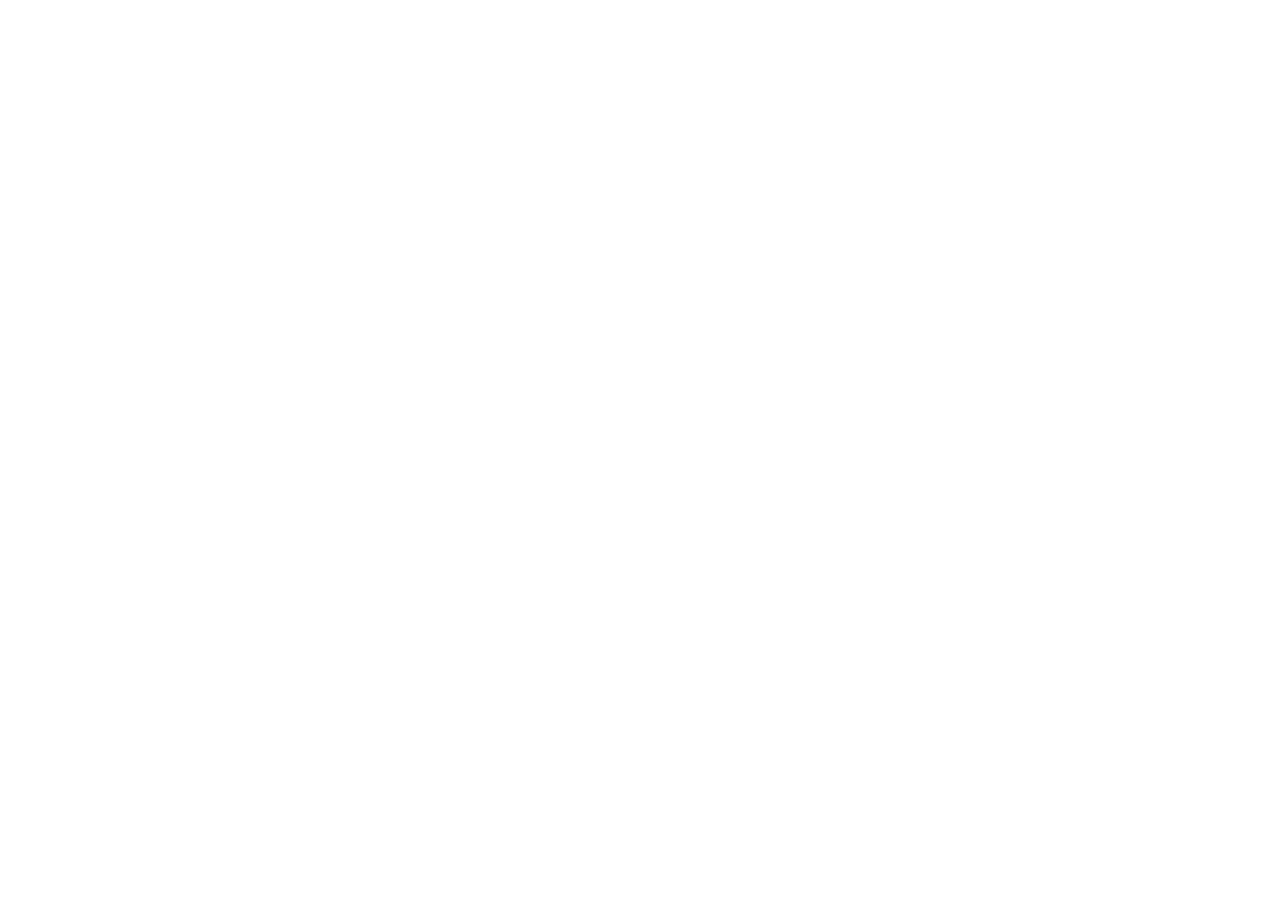
==== commit da48cc92: "iframe go" ====
--- a/index.html
+++ b/index.html
@@ -1,1186 +1,22 @@
-<!doctype html >
-<html xmlns="http://www.w3.org/1999/xhtml" lang="en"
-      class="">
-<head>
-    
+<!DOCTYPE html PUBLIC "-//W3C//DTD XHTML 1.0 Transitional//EN" "http://www.w3.org/TR/xhtml1/DTD/xhtml1-transitional.dtd">
+<html xmlns="http://www.w3.org/1999/xhtml">
+    <head>
+        <title>Test Layout</title>
+        <style type="text/css">
+            body, html
+            {
+                margin: 0; padding: 0; height: 100%; overflow: hidden;
+            }
 
-
-
-
-
-
-
-
-
-
-
-
-
-
-
-
-
-
-
-
-
-
-
-
-
-
-
-
-
-
-
-
-
-
-<script type="text/javascript">
-    window._currentDevice = 'desktop';
-    window.Parameters = window.Parameters || {
-        AjaxContainer: 'div.dmBody',
-        WrappingContainer: 'div.dmOuter',
-        HomeUrl: 'https://quibbles.multiscreensite.com/',
-        AccountUUID: '4abaf142aeaf4660a337f87da368b16c',
-        SystemID: 'US_DIRECT_PRODUCTION',
-        SiteAlias: 'cc8032be',
-        SiteId: '2003908',
-        SiteType: atob('RFVEQU9ORQ=='),
-        ExternalUid: null,
-        IsSiteMultilingual: false,
-        InitialPostAlias: '',
-        InitialDynamicItem: '',
-        InitialPageAlias: 'home',
-        InitialPageUuid: 'da6c26b28962411b909a02d05855fe28',
-        InitialEncodedPageAlias: 'aG9tZQ==',
-        CurrentPageUrl: '',
-        IsCurrentHomePage: true,
-        AllowAjax: true,
-        AfterAjaxCommand: null,
-        HomeLinkText: 'Back To Home',
-        UseGalleryModule: false,
-        CurrentThemeName: 'Layout Theme',
-        ThemeVersion: '1985',
-        DefaultPageAlias: '',
-        RemoveDID: true,
-        WidgetStyleID : null,
-        IsHeaderFixed: false,
-        IsHeaderSkinny: false,
-        IsBfs: true,
-        LayoutParams : {
-            _navigationAnimationStyle: 'slide',
-            _manifestId : 10600,
-            _device : 'desktop'
-        },
-        StorePageAlias: 'null',
-        StorePath: '',
-        StoreId: 'null',
-        StoreVersion: 0,
-        StoreBaseUrl: '',
-        StoreCleanUrl: true,
-        StoreDisableScrolling: true,
-        NotificationSubDomain: 'cd-architecture-grapefruitweb',
-        HasCustomDomain: false,
-        showCookieNotification: false,
-        cookiesNotificationMarkup: 'null',
-        translatedPageUrl: '',
-        isFastMigrationSite: false,
-        sidebarPosition: 'NA',
-        currentLanguage: 'en',
-        NavItems: 'W3sidGl0bGUiOiJIb21lIiwiYWxpYXMiOiJob21lIiwicGF0aCI6Ii8/[base64]/[base64]',
-        errors: {
-            general: 'There was an error connecting to the page.<br/> Make sure you are not offline.',
-            password: 'Incorrect name/password combination',
-            tryAgain: 'Try again'
-        },
-        NavigationAreaParams: {
-            ShowBackToHomeOnInnerPages: true,
-            NavbarSize: -1,
-            NavbarLiveHomePage: 'https://quibbles.multiscreensite.com/',
-            BlockContainerSelector: '.dmBody',
-            NavbarSelector: '#dmNav:has(a)',
-            SubNavbarSelector: '#subnav_main'
-        },
-        hasCustomCode: false,
-        planID: 7,
-        disableTracking: false
-    };
-
-    window.Parameters.LayoutID = {};
-    window.Parameters.LayoutID[window._currentDevice] = 6;
-    window.Parameters.LayoutVariationID = {};
-    window.Parameters.LayoutVariationID[window._currentDevice] = 5;
-</script>
-
-
-
-
-
-
-
-
-
-
-
-
-
-
-
-
-
-
-
-
-
-
-
-
-
-
-
-<!-- Injecting site-wide to the head -->
-
-
-
-<!-- End Injecting site-wide to the head -->
-
-<!-- ========= Meta Tags ========= -->
-<!-- PWA settings -->
-<script>
-    function toHash(str) {
-        var hash = 5381, i = str.length;
-        while (i) {
-            hash = hash * 33 ^ str.charCodeAt(--i)
-        }
-        return hash >>> 0
-    }
-</script>
-<script>
-    (function(global) {
-    //const cacheKey = global.cacheKey;
-    const isOffline = 'onLine' in navigator && navigator.onLine === false;
-    const hasServiceWorkerSupport = 'serviceWorker' in navigator;
-    if (isOffline) {
-        console.log('offline mode');
-    }
-    if (!hasServiceWorkerSupport) {
-        console.log('service worker is not supported');
-    }
-    if (hasServiceWorkerSupport && !isOffline) {
-        window.addEventListener('load', function() {
-            const serviceWorkerPath = '/runtime-service-worker.js?v=2';
-            navigator.serviceWorker
-                .register(serviceWorkerPath, { scope: './' })
-                .then(
-                    function(registration) {
-                        // Registration was successful
-                        console.log('ServiceWorker registration successful with scope: ', registration.scope);
-                    },
-                    function(err) {
-                        // registration failed :(
-                        console.log('ServiceWorker registration failed: ', err);
-                    }
-                )
-                .catch(function(err) {
-                    console.log(err);
-                });
-        });
-
-        // helper function to refresh the page
-        var refreshPage = (function() {
-            var refreshing;
-            return function() {
-                if (refreshing) return;
-                // prevent multiple refreshes
-                var refreshkey = 'refreshed' + location.href;
-                var prevRefresh = localStorage.getItem(refreshkey);
-                if (prevRefresh) {
-                    localStorage.removeItem(refreshkey);
-                    if (Date.now() - prevRefresh < 30000) {
-                        return; // dont go into a refresh loop
-                    }
-                }
-                refreshing = true;
-                localStorage.setItem(refreshkey, Date.now());
-                console.log('refereshing page');
-                window.location.reload();
-            };
-        })();
-
-        function messageServiceWorker(data) {
-            return new Promise(function(resolve, reject) {
-                if (navigator.serviceWorker.controller) {
-                    var worker = navigator.serviceWorker.controller;
-                    var messageChannel = new MessageChannel();
-                    messageChannel.port1.onmessage = replyHandler;
-                    worker.postMessage(data, [messageChannel.port2]);
-                    function replyHandler(event) {
-                        resolve(event.data);
-                    }
-                } else {
-                    resolve();
-                }
-            });
-        }
-    }
-})(window);
-</script>
-<!-- Add manifest -->
-<!-- End PWA settings -->
-
-
-<meta http-equiv="Content-type" content="text/html;charset=utf-8">
-<meta charset="utf-8">
-
-<link rel="canonical" href="http://quibbles.multiscreensite.com/">
-
-<meta id="view" name="viewport"
-      content=", initial-scale=1, minimum-scale=1, maximum-scale=1, user-scalable=0, viewport-fit=cover"/>
-
-<meta name="apple-mobile-web-app-capable" content="yes">
-<title>Home
-</title>
-
-<!--Add favorites icons-->
-
-<link rel="icon" type="image/x-icon" href="https://static-cdn.multiscreensite.com/runtime/favicon_d1_res.ico"/>
-
-<!-- End favorite icons -->
-
-<link rel="preconnect" href="https://fonts.gstatic.com" crossorigin />
-<link rel="preconnect" href="https://lirp-cdn.multiscreensite.com/" crossorigin />
-
-
-
-<!-- render the required CSS and JS in the head section -->
-<script>
-    window.SystemID = 'US_DIRECT_PRODUCTION';
-
-    if(!window.dmAPI) {
-        window.dmAPI = {
-            registerExternalRuntimeComponent: function() {
-            },
-            getCurrentDeviceType: function() {
-                return window._currentDevice;
+            #content
+            {
+                position:absolute; left: 0; right: 0; bottom: 0; top: 0px; 
             }
-        };
-    }
-
-    if (!window.requestIdleCallback) {
-        window.requestIdleCallback = function (fn) {
-            setTimeout(fn, 0);
-        }
-    }
-
-    function loadCSS(link) {
-        try {
-            var urlParams = new URLSearchParams(window.location.search);
-            var noCSS = !!urlParams.get('nocss');
-            var cssTimeout = urlParams.get('cssTimeout') || 0;
-
-            if (noCSS) {
-                return;
-            }
-            requestIdleCallback(function () {
-                window.setTimeout(function () {
-                    link.onload = null;
-                    link.rel = 'stylesheet';
-                    link.type = 'text/css'
-                }, parseInt(cssTimeout, 10));
-            });
-        } catch (e) {/* Never fail - this is just a tool for measurements */}
-    }
-
-</script>
-<script>
-(function(n){"use strict";if(!n.l){n.l=function(){}}var o=loadCSS.t={};o.o=function(){var l;try{l=n.document.createElement("link").relList.supports("preload")}catch(e){l=false}return function(){return l}}();o.i=function(e){var l=e.media||"all";function enableStylesheet(){if(e.addEventListener){e.removeEventListener("load",enableStylesheet)}else if(e.attachEvent){e.detachEvent("onload",enableStylesheet)}e.setAttribute("onload",null);e.media=l}if(e.addEventListener){e.addEventListener("load",enableStylesheet)}else if(e.attachEvent){e.attachEvent("onload",enableStylesheet)}setTimeout(function(){e.rel="stylesheet";e.media="only x"});setTimeout(enableStylesheet,3e3)};o.s=function(){if(o.o()){return}var e=n.document.getElementsByTagName("link");for(var l=0;l<e.length;l++){var t=e[l];if(t.rel==="preload"&&t.getAttribute("as")==="style"&&!t.getAttribute("data-loadcss")){t.setAttribute("data-loadcss",true);o.i(t)}}};if(!o.o()){o.s();var e=n.setInterval(o.s,500);if(n.addEventListener){n.addEventListener("load",function(){o.s();n.clearInterval(e)})}else if(n.attachEvent){n.attachEvent("onload",function(){o.s();n.clearInterval(e)})}}if(typeof exports!=="undefined"){exports.l=loadCSS}else{n.l=loadCSS}})(typeof global!=="undefined"?global:this);
-</script>
-
-
-
-
-
-
-
-
-
-
-
-
-
-
-
-
-
-
-
-
-
-
-
-
-
-
-<!-- Google Fonts Include -->
-
-
-
-
-
-
-
-
-
-
-
-
-
-
-
-
-
-
-
-
-
-
-<link type="text/css" rel="stylesheet" href="https://fonts.googleapis.com/css?family=Roboto:100,200,300,400,500,600,700,800,900,100italic,200italic,300italic,400italic,500italic,600italic,700italic,800italic,900italic|Montserrat:100,200,300,400,500,600,700,800,900,100italic,200italic,300italic,400italic,500italic,600italic,700italic,800italic,900italic|Poppins:100,200,300,400,500,600,700,800,900,100italic,200italic,300italic,400italic,500italic,600italic,700italic,800italic,900italic|Source+Sans+Pro:100,200,300,400,500,600,700,800,900,100italic,200italic,300italic,400italic,500italic,600italic,700italic,800italic,900italic&amp;subset=latin-ext&amp;display=swap"  />
-
-
-<link rel="stylesheet" type="text/css" href="https://static-cdn.multiscreensite.com/mnlt/production/1555/_dm/s/rt/dist/css/css-font-package-v2.min.css" />
-
-
-
-<!-- RT CSS Include d-css-runtime-desktop-one-package-new-->
-<link rel="stylesheet" type="text/css" href="https://static-cdn.multiscreensite.com/mnlt/production/1555/_dm/s/rt/dist/css/d-css-runtime-desktop-one-package-new.min.css" />
-
-<!-- End of RT CSS Include -->
-
-
-
-    
-       <link type="text/css" rel="stylesheet" href="https://irp-cdn.multiscreensite.com/WIDGET_CSS/production_1555/b7335f05cb21992245d201920748f56d.css" id="widgetCSS" />
-    
-
-
-
-<!-- This is populated in Ajax navigation -->
-<style id="pageAdditionalWidgetsCss" type="text/css">
-</style>
-
-
-
-
-<!-- Site CSS -->
-<link type="text/css" rel="stylesheet" href="//irp-cdn.multiscreensite.com/cc8032be/files/cc8032be_1.min.css?v=12" id="siteGlobalCss" />
-
-
-<style id="customWidgetStyle" type="text/css">
-    
-</style>
-<style id="innerPagesStyle" type="text/css">
-    
-</style>
-
-<style id="additionalGlobalCss" type="text/css">
-</style>
-
-
-<!-- Page CSS -->
-<link type="text/css" rel="stylesheet" href="//irp-cdn.multiscreensite.com/cc8032be/files/cc8032be_home_1.min.css?v=12" id="homeCssLink" />
-
-<style id="pagestyle" type="text/css">
-    
-</style>
-
-<style id="pagestyleDevice" type="text/css">
-    
-</style>
-
-
-
-
-<!--[if IE 7]><style>.fw-head.fw-logo img{max-width: 290px;}.dm_header .logo-div img{max-width: 290px;}</style><![endif]-->
-<!--[if IE 8]><style>.fw-head .fw-logo img{max-width: 290px;}.dm_header .logo-div img{max-width: 290px;}*#dm div.dmHeader{_height:90px;min-height:0px;}</style><![endif]-->
-
-
-
-    <style id="globalFontSizeStyle" type="text/css">
-        .font-size-30, .size-30, .size-30 > font { font-size: 30px !important; }.font-size-10, .size-10, .size-10 > font { font-size: 10px !important; }.font-size-14, .size-14, .size-14 > font { font-size: 14px !important; }.font-size-10, .size-10, .size-10 > font { font-size: 10px !important; }.font-size-14, .size-14, .size-14 > font { font-size: 14px !important; }.font-size-10, .size-10, .size-10 > font { font-size: 10px !important; }.font-size-10, .size-10, .size-10 > font { font-size: 10px !important; }.font-size-10, .size-10, .size-10 > font { font-size: 10px !important; }.font-size-10, .size-10, .size-10 > font { font-size: 10px !important; }.font-size-10, .size-10, .size-10 > font { font-size: 10px !important; }.font-size-10, .size-10, .size-10 > font { font-size: 10px !important; }
-    </style>
-    <style id="pageFontSizeStyle" type="text/css">
-    </style>
-
-
-<!-- Flex Sections CSS -->
-
-
-
-<!-- ========= JS Section ========= -->
-
-<!-- Modernizr -->
-<script>
-    /* THIS FILE IS AUTO-GENERATED. SEE build/build-modernizr */
-
-/*! modernizr 3.5.0 (Custom Build) | MIT *
- * https://modernizr.com/download/?-passiveeventlisteners-supports-setclasses-cssclassprefix:dm- !*/
-!function(e,n,s){function o(e,n){return typeof e===n}function t(){var e,n,s,t,a,r,l;for(var c in i)if(i.hasOwnProperty(c)){if(e=[],n=i[c],n.name&&(e.push(n.name.toLowerCase()),n.options&&n.options.aliases&&n.options.aliases.length))for(s=0;s<n.options.aliases.length;s++)e.push(n.options.aliases[s].toLowerCase());for(t=o(n.fn,"function")?n.fn():n.fn,a=0;a<e.length;a++)r=e[a],l=r.split("."),1===l.length?Modernizr[l[0]]=t:(!Modernizr[l[0]]||Modernizr[l[0]]instanceof Boolean||(Modernizr[l[0]]=new Boolean(Modernizr[l[0]])),Modernizr[l[0]][l[1]]=t),f.push((t?"":"no-")+l.join("-"))}}function a(e){var n=l.className,s=Modernizr._config.classPrefix||"";if(c&&(n=n.baseVal),Modernizr._config.enableJSClass){var o=new RegExp("(^|\\s)"+s+"no-js(\\s|$)");n=n.replace(o,"$1"+s+"js$2")}Modernizr._config.enableClasses&&(n+=" "+s+e.join(" "+s),c?l.className.baseVal=n:l.className=n)}var i=[],r={_version:"3.5.0",_config:{classPrefix:"dm-",enableClasses:!0,enableJSClass:!0,usePrefixes:!0},_q:[],on:function(e,n){var s=this;setTimeout(function(){n(s[e])},0)},addTest:function(e,n,s){i.push({name:e,fn:n,options:s})},addAsyncTest:function(e){i.push({name:null,fn:e})}},Modernizr=function(){};Modernizr.prototype=r,Modernizr=new Modernizr;var f=[],l=n.documentElement,c="svg"===l.nodeName.toLowerCase(),u="CSS"in e&&"supports"in e.CSS,p="supportsCSS"in e;Modernizr.addTest("supports",u||p),Modernizr.addTest("passiveeventlisteners",function(){var n=!1;try{var s=Object.defineProperty({},"passive",{get:function(){n=!0}});e.addEventListener("test",null,s)}catch(o){}return n}),t(),a(f),delete r.addTest,delete r.addAsyncTest;for(var d=0;d<Modernizr._q.length;d++)Modernizr._q[d]();e.Modernizr=Modernizr}(window,document);
-    var isWLR = true;
-
-    window.customWidgetsFunctions = {};
-    window.customWidgetsStrings = {};
-    window.collections = {};
-</script>
-<script>
-                window.collections = JSON.parse(decodeURIComponent(escape(atob("e30="))));
-</script>
-
-
-
-<script type="text/javascript">
-
-    var version = "6.4.0";
-    var build = "2021-01-06T07_52_03";
-
-    function buildEditorParent() {
-        window.isMultiScreen = true;
-        window.editorParent = {};
-        window.previewParent = {};
-        window.assetsCacheQueryParam = "?version=2021-01-06T07_52_03";
-        try {
-            var _p = window.parent;
-            if (_p && _p.document && _p.$ && _p.$.dmfw) {
-                window.editorParent = _p;
-            }
-            else if (_p.isSitePreview) {
-                window.previewParent = _p;
-            }
-        } catch (e) {
-
-        }
-    }
-
-    buildEditorParent();
-
-
-</script>
-<!-- Load jQuery -->
-<script type="text/javascript" src="https://static-cdn.multiscreensite.com/libs/jquery/2.2.4/jquery.min.js"></script>
-<!-- End Load jQuery --><script>
-    window.cookiesNotificationMarkupPreview = 'null';
-</script>
-<script>
-    var shouldMonitorImages =  false;
-    if(shouldMonitorImages) {
-        window.addEventListener('error', function(event) {
-            if(event.target && event.target.tagName === 'IMG' && event.target.src && event.target.src.includes && event.target.src.includes('multiscreensite.com')) {
-                if (!window.fetch){
-                    return;
-                }
-                try {
-                    return fetch('/_dm/s/rt/actions/log/WARN', {
-                        method: 'POST',
-                        headers: {
-                            'Content-Type': 'application/json'
-                        },
-                        body: JSON.stringify({ data: {
-                                type: 'image failed to load',
-                                eventType: event.type,
-                                image: event.target.src,
-                                href: window.location.href
-                            } })
-                    });
-                } catch (error) {
-                    console.log(error);
-                }
-
-            }
-        }, { capture: true });
-    }
-
-</script>
-<!-- HEAD RT JS Include -->
-<script>
-    window.INSITE = window.INSITE || {};
-    window.INSITE.device = "desktop";
-    window.rtCommonProps = {};
-    rtCommonProps["rt.ajax.ajaxScriptsFix"] =true;
-    rtCommonProps["rt.pushnotifs.sslframe.encoded"] = 'aHR0cHM6Ly97c3ViZG9tYWlufS5wdXNoLW5vdGlmcy5jb20=';
-    rtCommonProps["runtimecollector.url"] = 'https://rtc.multiscreensite.com';
-    rtCommonProps["facebook.accessToken"] = '126515034112906|8vv7JhnEegS8qz43fIOZjxGZReA';
-    rtCommonProps["performance.tabletPreview.removeScroll"] = 'false';
-    rtCommonProps["feature.flag.contactUsNewForm"] = 'true';
-    rtCommonProps["inlineEditGrid.snap"] =true;
-    rtCommonProps["popup.insite.cookie.ttl"] = '0.5';
-    rtCommonProps["rt.pushnotifs.force.button"] =true;
-    rtCommonProps["google.places.key"] = 'AIzaSyBAwUOqPUB1CU31yDztoZYaUE7sPv4ktEI';
-    rtCommonProps["common.mapbox.token"] = 'pk.eyJ1IjoiZGFubnliMTIzIiwiYSI6ImNqMGljZ256dzAwMDAycXBkdWxwbDgzeXYifQ.Ck5P-0NKPVKAZ6SH98gxxw';
-    rtCommonProps["common.mapbox.js.override"] =false;
-    rtCommonProps["common.opencage.token"] = '319e14f32bcce967ba55cd263478796d';
-    rtCommonProps["common.here.appId"] = 'iYvDjIQ2quyEu0rg0hLo';
-    rtCommonProps["common.here.appCode"] = '1hcIxLJcbybmtBYTD9Z1UA';
-    rtCommonProps["isCoverage.test"] =false;
-    rtCommonProps["ecommerce.ecwid.script"] = 'https://app.multiscreenstore.com/script.js';
-    rtCommonProps["feature.flag.mappy.kml"] =false;
-    rtCommonProps["common.resources.dist.cdn"]=true;
-    rtCommonProps["common.build.dist.folder"]='production/1555';
-    rtCommonProps["common.resources.cdn.host"]='https://static-cdn.multiscreensite.com';
-    rtCommonProps["common.resources.folder"]='https://static-cdn.multiscreensite.com/mnlt/production/1555';
-    rtCommonProps["import.images.storage.useImageCDN"]=true;
-    rtCommonProps["feature.flag.runtime.photoswipe.fix"]=true;
-    rtCommonProps["feature.flag.runtime.newAnimation.enabled"]=true;
-    rtCommonProps["feature.flag.runtime.newAnimation.respectCssAnimationProps.enabled"]=true;
-    rtCommonProps['feature.flag.runtime.high-nav-menu.enabled']=true;
-    rtCommonProps["feature.flag.videoRefresh.refactor"]=true;
-    rtCommonProps["feature.flag.sites.google.analytics.gtag"]=true;
-    
-    rtCommonProps['common.mapsProvider'] = 'mapbox';
-    rtCommonProps['common.mapsProvider.version'] = '0.52.0';
-    rtCommonProps['common.geocodeProvider'] = 'here';
-    rtCommonProps['common.map.defaults.radiusSize'] = '1500';
-    rtCommonProps['common.map.defaults.radiusBg'] = 'rgba(255, 255, 255, 0.4)';
-    rtCommonProps['common.map.defaults.strokeColor'] = 'rgba(255, 255, 255, 1)';
-    rtCommonProps['common.map.defaults.strokeSize'] = '2';
-    rtCommonProps['server.for.resources'] = '';
-    rtCommonProps['feature.flag.lazy.widgets'] = true;
-    rtCommonProps['editor.infra.noPrefixedChanges'] = true;
-    rtCommonProps['feature.flag.single.wow'] = false;
-    rtCommonProps['feature.flag.mark.anchors']= true;
-    rtCommonProps['feature.flag.runtime.miniheader.hideSecondaryLogo'] = true;
-    rtCommonProps['captcha.public.key'] = '6LffcBsUAAAAAMU-MYacU-6QHY4iDtUEYv_Ppwlz';
-    rtCommonProps['captcha.invisible.public.key'] = '6LeiWB8UAAAAAHYnVJM7_-7ap6bXCUNGiv7bBPME';
-    rtCommonProps["images.sizes.small"]=160;
-    rtCommonProps["images.sizes.mobile"]=640;
-    rtCommonProps["images.sizes.tablet"]=1280;
-    rtCommonProps["images.sizes.desktop"]=1920;
-    rtCommonProps["modules.resources.cdn"]=true;
-    rtCommonProps["import.images.storage.imageCDN"]='https://lirp-cdn.multiscreensite.com/';
-    rtCommonProps["facebook.api.version"]='7.0';
-    rtCommonProps["custom.widget.new.runtime.enabled"]=true;
-
-</script>
-<script src="https://static-cdn.multiscreensite.com/mnlt/production/1555/_dm/s/rt/dist/scripts/d-js-runtime-one-package.min.js" ></script>
-<!-- End of HEAD RT JS Include -->
-<script src="https://static-cdn.multiscreensite.com/mnlt/production/1555/_dm/s/rt/dist/scripts/d-js-one-runtime-layouts-package.min.js" ></script>
-<script src="https://static-cdn.multiscreensite.com/mnlt/production/1555/_dm/s/rt/dist/scripts/d-js-one-runtime-layouts-desktop.min.js" ></script>
-<script>jQuery.DM.updateWidthAndHeight();
-$(window).resize(function () {
-    
-});
-$(window).bind("orientationchange", function (e) {
-    $.layoutManager.initLayout();
-    
-});
-$(document).resize(function () {
-    
-});
-</script>
-
-
-
-
-
-
-<!-- End render the required css and JS in the head section -->
-
-
-
-
-
-
-
-
-
-  <meta name="twitter:card" content="summary"/>
-
-
-
-
-<!-- SYS- VVNfRElSRUNUX1BST0RVQ1RJT04= -->
-</head>
-
-
-
-
-
-
-
-
-
-
-
-
-
-
-
-
-
-
-
-
-
-
-<body id="dmRoot"  class="supportsFontIcons supportsFontIcons dmRoot dmDesktopBody fix-mobile-scrolling dmResellerSite dmLargeBody " style="padding:0;margin:0;"
-            >
-        <div id="disabledImageZone" style="display:none;z-index:-1">
-            <style type="text/css">
-                #imageZone {
-                    position: absolute;
-                    margin: auto;
-                }
-
-                .coloumns {
-                    border-radius: 3px;
-                    background-color: rgb(249, 152, 13); /*border:1px solid #999;*/
-                    height: 18px;
-                    width: 6px;
-                    -webkit-animation-name: loader;
-                    -webkit-animation-duration: 1s;
-                    -webkit-animation-iteration-count: infinite;
-                    -webkit-animation-direction: linear;
-                    -moz-animation-name: loader;
-                    -moz-animation-duration: 1s;
-                    -moz-animation-iteration-count: infinite;
-                    -moz-animation-direction: linear;
-                    opacity: .25;
-                    -webkit-transform: scale(0.7);
-                    -webkit-transform-origin: 50% 180%;
-                    -moz-transform: scale(0.7);
-                    -moz-transform-origin: 50% 180%;
-                    position: absolute;
-                }
-
-                #coloumn1 {
-                    -webkit-transform: rotate(0deg);
-                    -webkit-animation-delay: -.914s;
-                    -moz-transform: rotate(0deg);
-                    -moz-animation-delay: -.914s;
-                }
-
-                #coloumn2 {
-                    -webkit-transform: rotate(30deg);
-                    -webkit-animation-delay: -.831s;
-                    -moz-transform: rotate(30deg);
-                    -moz-animation-delay: -.831s;
-                }
-
-                #coloumn3 {
-                    -webkit-transform: rotate(60deg);
-                    -webkit-animation-delay: -.747s;
-                    -moz-transform: rotate(60deg);
-                    -moz-animation-delay: -.747s;
-                }
-
-                #coloumn4 {
-                    -webkit-transform: rotate(90deg);
-                    -webkit-animation-delay: -.664s;
-                    -moz-transform: rotate(90deg);
-                    -moz-animation-delay: -.664s;
-                }
-
-                #coloumn5 {
-                    -webkit-transform: rotate(120deg);
-                    -webkit-animation-delay: -.581s;
-                    -moz-transform: rotate(120deg);
-                    -moz-animation-delay: -.581s;
-                }
-
-                #coloumn6 {
-                    -webkit-transform: rotate(150deg);
-                    -webkit-animation-delay: -.498s;
-                    -moz-transform: rotate(150deg);
-                    -moz-animation-delay: -.498s;
-                }
-
-                #coloumn7 {
-                    -webkit-transform: rotate(180deg);
-                    -webkit-animation-delay: -.415s;
-                    -moz-transform: rotate(180deg);
-                    -moz-animation-delay: -.415s;
-                }
-
-                #coloumn8 {
-                    -webkit-transform: rotate(210deg);
-                    -webkit-animation-delay: -.332s;
-                    -moz-transform: rotate(210deg);
-                    -moz-animation-delay: -.332s;
-                }
-
-                #coloumn9 {
-                    -webkit-transform: rotate(240deg);
-                    -webkit-animation-delay: -.249s;
-                    -moz-transform: rotate(240deg);
-                    -moz-animation-delay: -.249s;
-                }
-
-                #coloumn10 {
-                    -webkit-transform: rotate(270deg);
-                    -webkit-animation-delay: -.166s;
-                    -moz-transform: rotate(270deg);
-                    -moz-animation-delay: -.166s;
-                }
-
-                #coloumn11 {
-                    -webkit-transform: rotate(300deg);
-                    -webkit-animation-delay: -.083s;
-                    -moz-transform: rotate(300deg);
-                    -moz-animation-delay: -.083s;
-                }
-
-                #coloumn12 {
-                    -webkit-transform: rotate(330deg);
-                    -moz-transform: rotate(330deg);
-                }
-
-                @-webkit-keyframes loader {
-                    0% {
-                        opacity: 1;
-                    }
-                    100% {
-                        opacity: .25;
-                    }
-                }
-
-                @-moz-keyframes loader {
-                    0% {
-                        opacity: 1;
-                    }
-                    100% {
-                        opacity: .25;
-                    }
-                }
-            </style>
-            <div id='imageZone'>
-                <div id='coloumn1' class='coloumns'></div>
-                <div id='coloumn2' class='coloumns'></div>
-                <div id='coloumn3' class='coloumns'></div>
-                <div id='coloumn4' class='coloumns'></div>
-                <div id='coloumn5' class='coloumns'></div>
-                <div id='coloumn6' class='coloumns'></div>
-                <div id='coloumn7' class='coloumns'></div>
-                <div id='coloumn8' class='coloumns'></div>
-                <div id='coloumn9' class='coloumns'></div>
-                <div id='coloumn10' class='coloumns'></div>
-                <div id='coloumn11' class='coloumns'></div>
-                <div id='coloumn12' class='coloumns'></div>
-            </div>
+        </style>
+    </head>
+    <body>
+        <div id="content">
+            <iframe width="100%" height="100%" frameborder="0" src="http://https://quibbles.multiscreensite.com" />
         </div>
-
-        <!-- ========= Site Content ========= -->
-        <div id="dm" class='dmwr'>
-            
-            <div class="dm_wrapper standard-var5 widgetStyle-3 standard">
-                 <div dmwrapped="true" id="1901957768" class="dm-home-page" themewaschanged="true"> <div dmtemplateid="StandardLayoutMultiD" class="standardHeaderLayout dm-bfs dm-layout-home hasAnimations rows-1200 hasStickyHeader hamburger-reverse dmPageBody d-page-1716942098 dmFreeHeader" id="dm-outer-wrapper" data-page-class="1716942098" data-buttonstyle="ROUND_SIDES" data-soch="true" data-background-size="cover" data-background-attachment="fixed" data-background-repeat="no-repeat" data-background-position="50% 0%" data-background-hide-inner="true" data-background-fullbleed="false" data-background-parallax-selector=".dmSectionParallex" data-background-parallax-speed="0.2"> <div id="dmStyle_outerContainer" class="dmOuter"> <div id="dmStyle_innerContainer" class="dmInner"> <div class="dmLayoutWrapper standard-var dmStandardDesktop"> <ul class="dmn dmLayoutNav hiddenNavPlaceHolder navPlaceHolder dmDisplay_None"></ul> 
- <div> <div id="iscrollBody"> <div id="site_content"> <div class="dmHeaderContainer fHeader d-header-wrapper"> <div id="hcontainer" class="u_hcontainer dmHeader p_hfcontainer" freeheader="true" headerlayout="b58ba5b5703b4cd7b5f5f7951565dc87===horizontal-layout-5" has-shadow="true" layout="78f5c343822e4eb3aac27f4ad5d13812===header"> <div dm:templateorder="85" class="dmHeaderResp dmHeaderStack noSwitch" id="1709005236"> <div class="dmRespRow dmDefaultListContentRow u_1861705244" style="text-align:center" id="1861705244"> <div class="dmRespColsWrapper" id="1914255413"> <div class="u_1677919435 small-12 dmRespCol large-4 medium-4" id="1677919435"> <div class="u_1011018909 imageWidget align-center" editablewidget="true" data-widget-type="image" id="1011018909" data-element-type="image"><img src="https://lirp-cdn.multiscreensite.com/cc8032be/dms3rep/multi/opt/f6611705-3cb1-4dec-86ec-20c6ecfc315b-c53e3477-320w.jpg" id="1456770677" class="" data-dm-image-path="https://irp-cdn.multiscreensite.com/cc8032be/dms3rep/multi/f6611705-3cb1-4dec-86ec-20c6ecfc315b-c53e3477.jpg" onerror="handleImageLoadError(this)"/></div> 
-</div> 
- <div class="u_1246161842 dmRespCol small-12 large-8 medium-8" id="1246161842"> <span id="1630001966"></span> 
- <nav class="u_1112353738 effect-bottom2 main-navigation unifiednav dmLinksMenu" role="navigation" layout-main="horizontal_nav_layout_1" layout-sub="submenu_horizontal_2" data-show-vertical-sub-items="HOVER" id="1112353738" dmle_extension="onelinksmenu" data-element-type="onelinksmenu" wr="true" icon="true" surround="true" adwords="" data-from-nav="true" data-sub-nav="true" data-nav-structure="HORIZONTAL" data-items="-1" custom-li-class="" custom-ul-class="" custom-a-class="" custom-inner-ul-class="" custom-nested-inner-ul-class="" custom-span-class="" navigation-id="unifiedNav" data-links-level="0" is-build-your-own="false"> <ul class="unifiednav__container  " data-auto="navigation-pages"> <li class=" unifiednav__item-wrap " data-auto="more-pages"> <a href="/" class="unifiednav__item  dmNavItemSelected  dmUDNavigationItem_00  " target="" data-target-page-alias="" data-auto="selected-page"> <span class="nav-item-text " data-link-text="
-                  
-         Home
-        
-                " data-auto="page-text-style">Home<span class="icon icon-angle-down"></span> 
-</span> 
-</a> 
-</li> 
- <li class=" unifiednav__item-wrap " data-auto="more-pages"> <a href="/about" class="unifiednav__item  dmUDNavigationItem_010101436714  " target="" data-target-page-alias=""> <span class="nav-item-text " data-link-text="
-                  
-         About Me
-        
-                " data-auto="page-text-style">About Me<span class="icon icon-angle-down"></span> 
-</span> 
-</a> 
-</li> 
- <li class=" unifiednav__item-wrap " data-auto="more-pages"> <a href="/services" class="unifiednav__item  dmUDNavigationItem_010101357537  " target="" data-target-page-alias=""> <span class="nav-item-text " data-link-text="
-                  
-         Services
-        
-                " data-auto="page-text-style">Services<span class="icon icon-angle-down"></span> 
-</span> 
-</a> 
-</li> 
- <li class=" unifiednav__item-wrap " data-auto="more-pages"> <a href="/portfolio" class="unifiednav__item  dmUDNavigationItem_01010179399  " target="" data-target-page-alias=""> <span class="nav-item-text " data-link-text="
-                  
-         Portfolio
-        
-                " data-auto="page-text-style">Portfolio<span class="icon icon-angle-down"></span> 
-</span> 
-</a> 
-</li> 
- <li class=" unifiednav__item-wrap " data-auto="more-pages"> <a href="/contact" class="unifiednav__item  dmUDNavigationItem_010101943230  " target="" data-target-page-alias=""> <span class="nav-item-text " data-link-text="
-                  
-         Contact Me
-        
-                " data-auto="page-text-style">Contact Me<span class="icon icon-angle-down"></span> 
-</span> 
-</a> 
-</li> 
-</ul> 
-</nav> 
-</div> 
-</div> 
-</div> 
-</div> 
-</div> 
-</div> 
- <div class="stickyHeaderSpacer" id="stickyHeaderSpacer" data-new="true"></div> 
- <div class="dmRespRow dmRespRowStable dmRespRowNoPadding dmPageTitleRow "> <div class="dmRespColsWrapper"> <div class="large-12 dmRespCol"> <div id="innerBar" class="innerBar lineInnerBar dmDisplay_None"> <div class="titleLine display_None"><hr/></div> 
-<!-- Page title is hidden in css for new responsive sites. It is left here only so we don't break old sites. Don't copy it to new layouts --> <div id="pageTitleText"></div> 
- <div class="titleLine display_None"><hr/></div> 
-</div> 
-</div> 
-</div> 
-</div> 
- <div dmwrapped="true" id="1901957768" class="dmBody u_dmStyle_template_home dm-home-page" themewaschanged="true"> <div id="allWrapper" class="allWrapper"><!-- navigation placeholders --> <div id="dm_content" class="dmContent"> <div dm:templateorder="170" class="dmHomeRespTmpl mainBorder dmRespRowsWrapper dmFullRowRespTmpl" id="1716942098"> <div class="u_1822327261 dmRespRow hasBackgroundOverlay" style="text-align: center;" id="1822327261"> <div class="dmRespColsWrapper" id="1606310554"> <div class="dmRespCol small-12 medium-6 large-6" id="1365770525"> <h1 class="u_1569796408 dmNewParagraph" id="1569796408" style="transition: opacity 1s ease-in-out; display: block;" data-uialign="center" data-element-type="paragraph"><font color="#ffffff" style="" class="lh-1 font-size-30">Always designing with you in mind</font></h1> <h4 class="u_1970042021 dmNewParagraph" id="1970042021" data-uialign="center" style="display: block; transition: none 0s ease 0s;" data-element-type="paragraph"><font style="color: rgb(255, 255, 255);">Inverclyde-based architect specialising in residential projects, house extensions,&nbsp;alterations etc.</font></h4> <a data-display-type="block" class="u_1713545169 align-center dmButtonLink dmWidget dmWwr default dmOnlyButton dmDefaultGradient" file="false" href="/" id="1713545169" data-element-type="dButtonLinkId"> <span class="iconBg" id="1853084983"> <span class="icon hasFontIcon icon-star" id="1968492978"></span> 
-</span> 
- <span class="text" id="1180880166">GET IN TOUCH</span> 
-</a> 
-</div> 
- <div class="dmRespCol small-12 medium-6 large-6" id="1354672786"> <span id="1867241672"></span> 
- <div class="dmSpacer" id="1311844113" data-element-type="spacer"></div> 
-</div> 
-</div> 
-</div> 
- <div class="u_1643161389 dmRespRow" style="text-align: center;" id="1643161389"> <div class="dmRespColsWrapper" id="1027738629"> <div class="dmRespCol small-12 medium-12 large-12" id="1135326539"> <div class="u_1736578738 dmNewParagraph" id="1736578738" style="transition:opacity 1s ease-in-out;line-height:initial;" data-uialign="center" data-element-type="paragraph" data-version="5"> <h2 class="text-align-center m-text-align-center"><span style="display: initial;">What can I do for you and your home?</span></h2> 
-</div></div> 
-</div> 
-</div> 
- <div class="u_1043364423 dmRespRow" style="text-align: center;" id="1043364423"> <div class="dmRespColsWrapper" id="1256512190"> <div class="dmRespCol small-12 u_1352428056 medium-4 large-4" id="1352428056"> <span id="1432987387"></span> 
- <div class="u_1092675543 graphicWidget" editablewidget="true" data-widget-type="graphic" id="1092675543" data-element-type="graphic"> <svg xmlns="http://www.w3.org/2000/svg" viewbox="0 0 1792 1792" id="1506289877" class="svg u_1506289877" data-icon-name="fa-external-link"> <path fill="inherit" d="M1408 928v320q0 119-84.5 203.5t-203.5 84.5h-832q-119 0-203.5-84.5t-84.5-203.5v-832q0-119 84.5-203.5t203.5-84.5h704q14 0 23 9t9 23v64q0 14-9 23t-23 9h-704q-66 0-113 47t-47 113v832q0 66 47 113t113 47h832q66 0 113-47t47-113v-320q0-14 9-23t23-9h64q14 0 23 9t9 23zM1792 64v512q0 26-19 45t-45 19-45-19l-176-176-652 652q-10 10-23 10t-23-10l-114-114q-10-10-10-23t10-23l652-652-176-176q-19-19-19-45t19-45 45-19h512q26 0 45 19t19 45z"></path> 
-</svg> 
-</div> 
- <div class="u_1096259395 dmNewParagraph" id="1096259395" data-uialign="center" style="display: block; text-align: center;" data-element-type="paragraph" data-version="5"> <h3 class="text-align-center m-text-align-center"><span style="display: initial;">Housing Extensions</span></h3> 
-</div> <div class="u_1277671217 dmNewParagraph" data-dmtmpl="true" id="1277671217" data-uialign="center" style="transition: opacity 1s ease-in-out 0s; text-align: center;" data-version="5"><p class="m-text-align-center text-align-center"><span style="color: rgb(181, 181, 181); display: initial;">From sketch design ideas to the end I can help you through the process of extending your home. Guiding you through the permissions required, etc.</span></p></div> <a data-display-type="block" class="u_1337494238 align-center dmButtonLink dmWidget dmWwr default dmOnlyButton dmDefaultGradient" file="false" href="/" id="1337494238" data-element-type="dButtonLinkId"> <span class="iconBg" id="1716318267"> <span class="icon hasFontIcon icon-star" id="1074087432"></span> 
-</span> 
- <span class="text" id="1712155907">READ MORE</span> 
-</a> 
-</div> 
- <div class="dmRespCol small-12 u_1619541211 medium-4 large-4" id="1619541211"> <span id="1931722074"></span> 
- <div class="u_1411767942 graphicWidget" editablewidget="true" data-widget-type="graphic" id="1411767942" data-element-type="graphic"> <svg xmlns="http://www.w3.org/2000/svg" viewbox="0 0 100 100" id="1925627389" class="svg u_1925627389" data-icon-name="li-house"> <path d="M81.7,38.8L50.6,18c-0.3-0.2-0.8-0.2-1.2,0L18.3,38.8c-0.4,0.3-0.6,0.7-0.4,1.2c0.1,0.4,0.5,0.7,1,0.7h9.3v40.5
-	c0,0.6,0.5,1,1,1h10.4h20.8h10.4c0.6,0,1-0.5,1-1V40.7h9.3c0.5,0,0.9-0.3,1-0.7C82.3,39.5,82.1,39,81.7,38.8z M40.7,80.1V51h18.7
-	v29.1H40.7z M70.8,38.6c-0.6,0-1,0.5-1,1v40.5h-8.3V50c0-0.6-0.5-1-1-1H39.6c-0.6,0-1,0.5-1,1v30.1h-8.3V39.6c0-0.6-0.5-1-1-1h-7
-	L50,20.1l27.7,18.5H70.8z"></path> 
-</svg> 
-</div> 
- <div class="u_1079933794 dmNewParagraph" id="1079933794" data-uialign="center" style="display: block; text-align: center;" data-element-type="paragraph" data-version="5"> <h3><span style="display: initial;">Attic Conversions</span></h3> 
-</div> <div class="u_1545230748 dmNewParagraph" data-dmtmpl="true" id="1545230748" data-uialign="center" style="transition: opacity 1s ease-in-out; display: block;" data-version="5"><p class="text-align-center"><span class="" style="color: rgb(181, 181, 181); display: initial;"><span style="color: rgb(181, 181, 181); display: initial;">A good sized attic with enough head height is a really valuable asset as it is often by far the most cost effective way to get the extra room you need.</span> 
-</span></p></div> <a data-display-type="block" class="u_1691293217 align-center dmButtonLink dmWidget dmWwr default dmOnlyButton dmDefaultGradient" file="false" href="/" id="1691293217" data-element-type="dButtonLinkId"> <span class="iconBg" id="1641591022"> <span class="icon hasFontIcon icon-star" id="1458440107"></span> 
-</span> 
- <span class="text" id="1583564317">READ MORE</span> 
-</a> 
-</div> 
- <div class="dmRespCol small-12 u_1374181731 medium-4 large-4" id="1374181731"> <span id="1649446551"></span> 
- <div class="u_1124797232 graphicWidget" editablewidget="true" data-widget-type="graphic" id="1124797232" data-element-type="graphic"> <svg xmlns="http://www.w3.org/2000/svg" viewbox="0 0 100 100" id="1209443337" class="svg u_1209443337" data-icon-name="business_rounded_clipboard_checkmark"> <path d="M65.77,49.89V22.66a6,6,0,0,0-5.95-5.95h-9v-.5a3.9,3.9,0,0,0-3.89-3.89h-9.7a3.9,3.9,0,0,0-3.89,3.89v.5h-9a6,6,0,0,0-5.95,5.95V71.28a6,6,0,0,0,5.95,6H45.71A19,19,0,1,0,65.77,49.89ZM35.88,16.21a1.3,1.3,0,0,1,1.3-1.3h9.7a1.3,1.3,0,0,1,1.3,1.3v3.6a1.3,1.3,0,0,1-1.3,1.3h-9.7a1.3,1.3,0,0,1-1.3-1.3ZM24.24,74.63a3.36,3.36,0,0,1-3.36-3.36V22.66a3.36,3.36,0,0,1,3.36-3.36h9v.5a3.9,3.9,0,0,0,3.89,3.89h9.7a3.9,3.9,0,0,0,3.89-3.89v-.5h9a3.36,3.36,0,0,1,3.36,3.36v27h-.49a19,19,0,0,0-16.13,9H29.69a1.3,1.3,0,1,0,0,2.59H45.2a19,19,0,0,0-.57,13.45ZM62.69,85.09A16.43,16.43,0,1,1,79.12,68.66,16.45,16.45,0,0,1,62.69,85.09Z"></path> 
- <path d="M65.77,49.89V22.66a6,6,0,0,0-5.95-5.95h-9v-.5a3.9,3.9,0,0,0-3.89-3.89h-9.7a3.9,3.9,0,0,0-3.89,3.89v.5h-9a6,6,0,0,0-5.95,5.95V71.28a6,6,0,0,0,5.95,6H45.71A19,19,0,1,0,65.77,49.89ZM35.88,16.21a1.3,1.3,0,0,1,1.3-1.3h9.7a1.3,1.3,0,0,1,1.3,1.3v3.6a1.3,1.3,0,0,1-1.3,1.3h-9.7a1.3,1.3,0,0,1-1.3-1.3ZM24.24,74.63a3.36,3.36,0,0,1-3.36-3.36V22.66a3.36,3.36,0,0,1,3.36-3.36h9v.5a3.9,3.9,0,0,0,3.89,3.89h9.7a3.9,3.9,0,0,0,3.89-3.89v-.5h9a3.36,3.36,0,0,1,3.36,3.36v27h-.49a19,19,0,0,0-16.13,9H29.69a1.3,1.3,0,1,0,0,2.59H45.2a19,19,0,0,0-.57,13.45ZM62.69,85.09A16.43,16.43,0,1,1,79.12,68.66,16.45,16.45,0,0,1,62.69,85.09Z"></path> 
- <path d="M29.69,37.3H54.37a1.3,1.3,0,0,0,0-2.59H29.69a1.3,1.3,0,0,0,0,2.59Z"></path> 
- <path d="M29.69,49.24H54.37a1.3,1.3,0,0,0,0-2.59H29.69a1.3,1.3,0,0,0,0,2.59Z"></path> 
- <path d="M58.39,77.52a4.1,4.1,0,0,1-2.92-1.21l-4.89-4.89a1.3,1.3,0,1,1,1.83-1.83l4.89,4.89a1.53,1.53,0,0,0,2.17,0L72.95,61a1.3,1.3,0,0,1,1.83,1.83L61.31,76.31A4.1,4.1,0,0,1,58.39,77.52Z"></path> 
-</svg> 
-</div> 
- <div class="u_1710445745 dmNewParagraph" id="1710445745" data-uialign="center" style="display: block; text-align: center;" data-element-type="paragraph" data-version="5"> <h3><span style="display: initial;">Planning Permission</span></h3> 
-</div> <div class="u_1925993608 dmNewParagraph" data-dmtmpl="true" id="1925993608" data-uialign="center" style="transition: opacity 1s ease-in-out; display: block;" data-version="5"><p class="text-align-center"><span class="" style="color: rgb(181, 181, 181); display: initial;"><span style="color: rgb(181, 181, 181); display: initial;">Planning Permission is required for many external alterations to your home. I can advise on what sort of permission is required and then submit an application on your behalf.</span> 
-</span></p></div> <a data-display-type="block" class="u_1554392405 align-center dmButtonLink dmWidget dmWwr default dmOnlyButton dmDefaultGradient" file="false" href="/" id="1554392405" data-element-type="dButtonLinkId"> <span class="iconBg" id="1287568700"> <span class="icon hasFontIcon icon-star" id="1880519509"></span> 
-</span> 
- <span class="text" id="1188045430">READ MORE</span> 
-</a> 
-</div> 
-</div> 
-</div> 
- <div class="dmRespRow u_1055445007" style="text-align: center;" id="1055445007"> <div class="dmRespColsWrapper" id="1452299954"> <div class="dmRespCol small-12 u_1256684146 medium-12 large-12" id="1256684146"> <h3 class="u_1302692048 dmNewParagraph" id="1302692048" data-uialign="center" data-element-type="paragraph"><div style="text-align: left;"><font color="#284053"><span style="font-size: 40px;"><b>My clients say</b></span></font></div></h3></div> 
-</div> 
-</div> 
- <div class="u_1479808426 dmRespRow mobile-columns-reversed" style="text-align: center;" id="1479808426"> <div class="dmRespColsWrapper" id="1417867242"> <div class="u_1481653533 dmRespCol small-12 large-6 medium-6" id="1481653533"> <span id="1429423073"></span> 
-</div> 
- <div class="u_1338184637 dmRespCol small-12 large-3 medium-3" id="1338184637"> <span id="1820642072"></span> 
- <div class="u_1306324696 dmNewParagraph" data-dmtmpl="true" id="1306324696" data-uialign="center" style="transition: opacity 1s ease-in-out;"><div style="text-align: left;"><font color="#aeaeae"><i>&ldquo;I would highly recommend Campbell Doak Architect. Extremely professional &amp; gave us lots of advice &amp; ideas of best use of space for our extension. We were absolutely delighted with the plans he designed &amp; was so helpful throughout the process with planning &amp; building control. We absolutely love the new space that was created. Thank you so much.&rdquo;</i></font></div></div></div> 
- <div class="u_1737107541 dmRespCol small-12 large-3 medium-3" id="1737107541"> <span id="1563275354"></span> 
- <div class="u_1961549213 dmNewParagraph" data-dmtmpl="true" id="1961549213" data-uialign="left" style="transition: opacity 1s ease-in-out;"><div style="text-align: left;"><font color="#aeaeae"><i>&ldquo;Did the drawings for both our extension and attic conversion. Dealt with all aspects of planning permission and building control and outcome of both projects fantastic. Thoroughly recommended.&rdquo;</i></font></div></div> <div class="u_1235605668 dmNewParagraph" data-dmtmpl="true" id="1235605668" data-uialign="left" style="transition: opacity 1s ease-in-out;"><div style="text-align: left;"><font color="#aeaeae"><i>&quot;Campbell Doak was our chosen architect for our house extension. He is reliable, trustworthy and professional. Highly recommended!&quot;</i></font></div></div></div> 
-</div> 
-</div> 
-</div> 
-</div> 
-</div> 
-</div> 
- <div class="dmFooterContainer"> <div id="fcontainer" class="u_fcontainer f_hcontainer dmFooter p_hfcontainer"> <div dm:templateorder="250" class="dmFooterResp generalFooter" id="1943048428"> <div class="u_1632155419 dmRespRow" style="text-align: center;" id="1632155419"> <div class="dmRespColsWrapper" id="1253858808"> <div class="u_1063824722 dmRespCol small-12 medium-12 large-12" id="1063824722"> <h6 class="u_1293552929 dmNewParagraph" data-element-type="paragraph" id="1293552929" data-uialign="center" style="transition: none;"><font style="color: rgb(234, 234, 234);"></font><span style="font-weight: 300;"><div style="">49, Newark Street, PA16 7TA, Greenock,<br/></div></span><div><font style="color: rgb(234, 234, 234);"></font></div></h6> <div class="u_1126315667 imageWidget align-center" editablewidget="true" data-element-type="image" data-widget-type="image" id="1126315667"> <a id="1507698183" class="" target="_blank" dm_dont_rewrite_url="false" href="https://arb.org.uk" file="false"><img src="https://lirp-cdn.multiscreensite.com/cc8032be/dms3rep/multi/opt/arb_black_logo-960w.png" alt="" id="1313307021" class="" data-dm-image-path="https://irp-cdn.multiscreensite.com/cc8032be/dms3rep/multi/arb_black_logo.png" onerror="handleImageLoadError(this)"/></a> 
-</div> 
- <div class="dmNewParagraph" data-dmtmpl="true" data-element-type="paragraph" data-version="5" id="1711228148" style="transition: opacity 1s ease-in-out 0s;" data-uialign="center"><p class="m-size-10 text-align-center size-14"><span class="m-font-size-10 font-size-14" style="display: initial;">ARB Registered Architect</span></p></div> 
- <div class="u_1970798802 align-center text-align-center dmSocialHub" id="1970798802" dmle_extension="social_hub" data-element-type="social_hub" wr="true" networks="" icon="true" surround="true" adwords=""> <div class="socialHubWrapper"> <div class="socialHubInnerDiv "> <a href="https://facebook.com/CDoakArchitect/" target="_blank" dmle_dont_remove="target" dm_dont_rewrite_url="true"> <span class="dmSocialFacebook dm-social-icons-facebook oneIcon socialHubIcon style2" data-hover-effect=""></span> 
-</a> 
- <a href="https://web.whatsapp.com/send?phone=+44 7779 777234" target="_blank" dmle_dont_remove="target" dm_dont_rewrite_url="true"> <span class="dmSocialWhatsapp dm-social-icons-whatsapp oneIcon socialHubIcon style2" data-hover-effect=""></span> 
-</a> 
- <a href="mailto:campbell@cdarchitect.co.uk" dmle_dont_remove="target" dm_dont_rewrite_url="true"> <span class="dmSocialEmail dm-social-icons-email oneIcon socialHubIcon style2" data-hover-effect=""></span> 
-</a> 
-</div> 
-</div> 
-</div> 
- <div class="dmNewParagraph" data-dmtmpl="true" data-element-type="paragraph" data-version="5" id="1978754427" style="transition: opacity 1s ease-in-out 0s;" data-uialign="center"><p class="m-size-10 text-align-center"><span style="display: initial;" class="m-font-size-10">Website designed by Grapefruit Web Design</span></p><p class="m-size-10 text-align-center"><span style="display: initial;" class="m-font-size-10">&copy; 2020 |&nbsp;</span><a href="https://www.grapefruitweb.com/" target="_blank" type="url" class="m-font-size-10" style="display: initial;">Grapefruit Web Design</a><span style="display: initial;" class="m-font-size-10">&nbsp;| All Rights Reserved</span></p></div> 
-</div> 
-</div> 
-</div> 
-</div> 
- <div id="1236746004" dmle_extension="powered_by" data-element-type="powered_by" icon="true" surround="false" data-dmtmpl="true"></div> 
-</div> 
-</div> 
-</div> 
-</div> 
-</div> 
-</div> 
-</div> 
-</div> 
-</div> 
-</div> 
-
-            </div>
-        </div>
-<!--  Add full CSS and Javascript before the close tag of the body if needed -->
-<script type="text/javascript" id="d_track_campaign">
-(function() {
- 	var campaign = (/utm_campaign=([^&]*)/).exec(window.location.search);
-
- 	if (campaign && campaign != null && campaign.length > 1) {
- 		campaign = campaign[1];
- 		document.cookie = "_dm_rt_campaign=" + campaign + ";expires=" + new Date().getTime() + 24*60*60*1000 + ";domain=" + window.location.hostname + ";path=/";
- 	}
-}());
-</script>
-<script type="text/javascript" >
-  var _dm_gaq = {};
-  var _gaq = _gaq || [];
-  var _dm_insite = [];
-</script>
-
-  <script async src="https://www.googletagmanager.com/gtag/js?id=UA-7265702-9"></script>
-	<script type="text/javascript" id="d_track_ga">
-	  _dm_gaq.siteAlias = 'cc8032be';
-	  _dm_gaq.systemAggregatedGaqID = 'UA-7265702-9';
-	  _dm_gaq.externalGaqID = '';
-	  _dm_gaq.gaAggregatedEventAttributes = {
-		  'site_alias':  _dm_gaq.siteAlias,
-		  'product': 'DM_DIRECT',
-		  'plan': 'BUSINESS_PLUS',
-		  'dfooter': 'false',
-		  'sitetype': '1',
-		  'pwaEnabled': 'true'
-	  }
-
-	  _dm_gaq.pushEvent = function(trackingId, event, category, label, value, additionalParams) {
-	  	  var initialProps = {
-			  send_to: trackingId,
-			  event_category: category,
-			  event_label: label,
-			  value: value
-		  }
-		  additionalParams = additionalParams || {};
-	  	  var eventProps = $.extend({}, initialProps, additionalParams, trackingId === _dm_gaq.systemAggregatedGaqID?_dm_gaq.gaAggregatedEventAttributes:{});
-		  gtag('event', event, eventProps);
-	  }
-
-		window.dataLayer = window.dataLayer || [];
-		function gtag(){dataLayer.push(arguments);}
-		gtag('js', new Date());
-
-	  function pushInsiteImpressions(id) {
-		  $.each(_dm_insite, function(idx, rule) {
-			  _dm_gaq.pushEvent(id, 'insite_impression', 'insite', rule.ruleType + '__' + rule.ruleId);
-		  });
-	  }
-
-	if(_dm_gaq.systemAggregatedGaqID){
-		// track aggregated account
-		gtag('config', 'UA-7265702-9', {
-			'send_page_view': false,
-			'anonymize_ip': true,
-			'transport_type': 'beacon',
-			'custom_map': {'dimension1': 'site_alias', 'dimension2': 'product', 'dimension3': 'dFooter', 'dimension4': 'sitetype'}
-		});
-		_dm_gaq.pushEvent('UA-7265702-9', 'page_view');
-		pushInsiteImpressions(_dm_gaq.systemAggregatedGaqID);
-	}
-
-	if(_dm_gaq.externalGaqID && _dm_gaq.externalGaqID!= '') {
-		gtag('config', 'null', {
-			'send_page_view': false,
-			'anonymize_ip': true,
-			'transport_type': 'beacon',
-			'linker': {
-				'domains': ['multiscreensite.com']
-			}
-		});
-		_dm_gaq.pushEvent('null', 'page_view');
-		pushInsiteImpressions(_dm_gaq.externalGaqID);
-	}
-
-  </script>
-<script type="text/javascript" id="d_track_sp">
-;(function(p,l,o,w,i,n,g){if(!p[i]){p.GlobalSnowplowNamespace=p.GlobalSnowplowNamespace||[];
-p.GlobalSnowplowNamespace.push(i);p[i]=function(){(p[i].q=p[i].q||[]).push(arguments)
-};p[i].q=p[i].q||[];n=l.createElement(o);g=l.getElementsByTagName(o)[0];n.async=1;
-n.src=w;g.parentNode.insertBefore(n,g)}}(window,document,"script","//d32hwlnfiv2gyn.cloudfront.net/sp-2.0.0-dm-0.1.min.js","snowplow"));
-window.dmsnowplow  = window.snowplow;
-
-dmsnowplow('newTracker', 'cf', 'd32hwlnfiv2gyn.cloudfront.net', { // Initialise a tracker
-  appId: 'cc8032be'
-});
-
-dmsnowplow('trackPageView')
-$.each(_dm_insite, function(idx, rule) {
-	//('trackStructEvent', 'category','action','label','property','value');
-			// Specifically in popup only the client knows if it is shown or not so we don't always want to track its impression here
-	        // the tracking is in popup.js
-			if (rule.actionName !== "popup") {
-                dmsnowplow('trackStructEvent', 'insite', 'impression', rule.ruleType, rule.ruleId);
-            }
- 			$(document).ready(function(){
- 				$.DM.events.trigger('event-ruleTriggered', {value: rule})}
- 			);
- 		});
-</script>
-   <div style="display:none;" id="P6iryBW0Wu"></div>
-
-<!-- photoswipe markup -->
-
-
-
-
-
-
-
-
-
-<!-- Root element of PhotoSwipe. Must have class pswp. -->
-<div class="pswp" tabindex="-1" role="dialog" aria-hidden="true">
-
-    <!-- Background of PhotoSwipe. 
-         It's a separate element as animating opacity is faster than rgba(). -->
-    <div class="pswp__bg"></div>
-
-    <!-- Slides wrapper with overflow:hidden. -->
-    <div class="pswp__scroll-wrap">
-
-        <!-- Container that holds slides. 
-            PhotoSwipe keeps only 3 of them in the DOM to save memory.
-            Don't modify these 3 pswp__item elements, data is added later on. -->
-        <div class="pswp__container">
-            <div class="pswp__item"></div>
-            <div class="pswp__item"></div>
-            <div class="pswp__item"></div>
-        </div>
-
-        <!-- Default (PhotoSwipeUI_Default) interface on top of sliding area. Can be changed. -->
-        <div class="pswp__ui pswp__ui--hidden">
-
-            <div class="pswp__top-bar">
-
-                <!--  Controls are self-explanatory. Order can be changed. -->
-
-                <div class="pswp__counter"></div>
-
-                <button class="pswp__button pswp__button--close" title="Close (Esc)"></button>
-
-                <button class="pswp__button pswp__button--share" title="Share"></button>
-
-                <button class="pswp__button pswp__button--fs" title="Toggle fullscreen"></button>
-
-                <button class="pswp__button pswp__button--zoom" title="Zoom in/out"></button>
-
-                <!-- Preloader demo http://codepen.io/dimsemenov/pen/yyBWoR -->
-                <!-- element will get class pswp__preloader--active when preloader is running -->
-                <div class="pswp__preloader">
-                    <div class="pswp__preloader__icn">
-                      <div class="pswp__preloader__cut">
-                        <div class="pswp__preloader__donut"></div>
-                      </div>
-                    </div>
-                </div>
-            </div>
-
-            <div class="pswp__share-modal pswp__share-modal--hidden pswp__single-tap">
-                <div class="pswp__share-tooltip"></div> 
-            </div>
-
-            <button class="pswp__button pswp__button--arrow--left" title="Previous (arrow left)">
-            </button>
-
-            <button class="pswp__button pswp__button--arrow--right" title="Next (arrow right)">
-            </button>
-
-            <div class="pswp__caption">
-                <div class="pswp__caption__center"></div>
-            </div>
-
-        </div>
-
-    </div>
-
-</div>
-<div id="fb-root"
-        data-locale="en"></div>
-<!-- Alias: cc8032be -->
-<div class="dmPopupMask" id="dmPopupMask"></div>
-<div id="dmPopup" class="dmPopup">
-	<div class="dmPopupCloseWrapper"> <div class="dmPopupClose dm-common-icons-close oneIcon" onclick="dmHidePopup(event);"></div> </div>
- 	<div class="dmPopupTitle"> <span></span> Share by:</div> 
-	<div class="data"></div>
-</div><script id="d_track_personalization">
-// Collects client data and updates cookies used by smart sites
-var expireDays = 365,visitLength = 30 * 60000;
-$.setCookie("dm_timezone_offset", (new Date()).getTimezoneOffset(), expireDays);
-function setSmartSiteCookies() {
-	setSmartSiteCookiesInternal("dm_this_page_view","dm_last_page_view","dm_total_visits","dm_last_visit");
-}
-$.DM.events.on("afterAjax", setSmartSiteCookies);
-setSmartSiteCookies();
-</script>
-<script type="text/javascript">
-    
-    Parameters.NavigationAreaParams.MoreButtonText = 'MORE';
-    
-    Parameters.NavigationAreaParams.LessButtonText = 'LESS';
-    Parameters.HomeLinkText = 'Home';
-    </script>
-
-<script>
-
-    jQuery(window).load(function () {
-        try {
-            jQuery.DM.updateIOSHeight();
-        } catch (e) {
-        }
-        ;
-    });
-</script>
-<script>
-    dmAPI.loadScript(window.rtCommonProps['common.resources.cdn.host'] + '/libs/lozad/1.15.0/lozad.min.js', function () {
-        dmAPI.runOnReady('lozadInit', function () {
-            window.document.querySelectorAll('img.lazy').forEach(function (img) {
-                img.addEventListener('load', function (event) {
-                    var img = event.target;
-                    img.style.filter = 'blur(0)';
-                    setTimeout(function () {
-                        $(img).closest('.imageWidget').addClass('lazyLoaded');
-                    }, 250)
-                });
-            });
-            lozad('.lazy', {
-                threshold: 0.1,
-                loaded: function (element) {
-                    if (element.getAttribute('data-background-image')) {
-                        element.style.setProperty(
-                            'background-image',
-                            "url('" + element.getAttribute('data-background-image') + "')",
-                            "important"
-                        );
-                    }
-                }
-            }).observe();
-        });
-    });
-</script>
-<!--  End Script tags -->
-
-<!--  Site Wide Html Markup -->
-            <!--  Site Wide Html Markup -->
-</body>
-</html>
-<!--[d1-run-as-0e2ddcbd4c6f99584, 2021-01-06 18:27:41]-->+    </body>
+</html>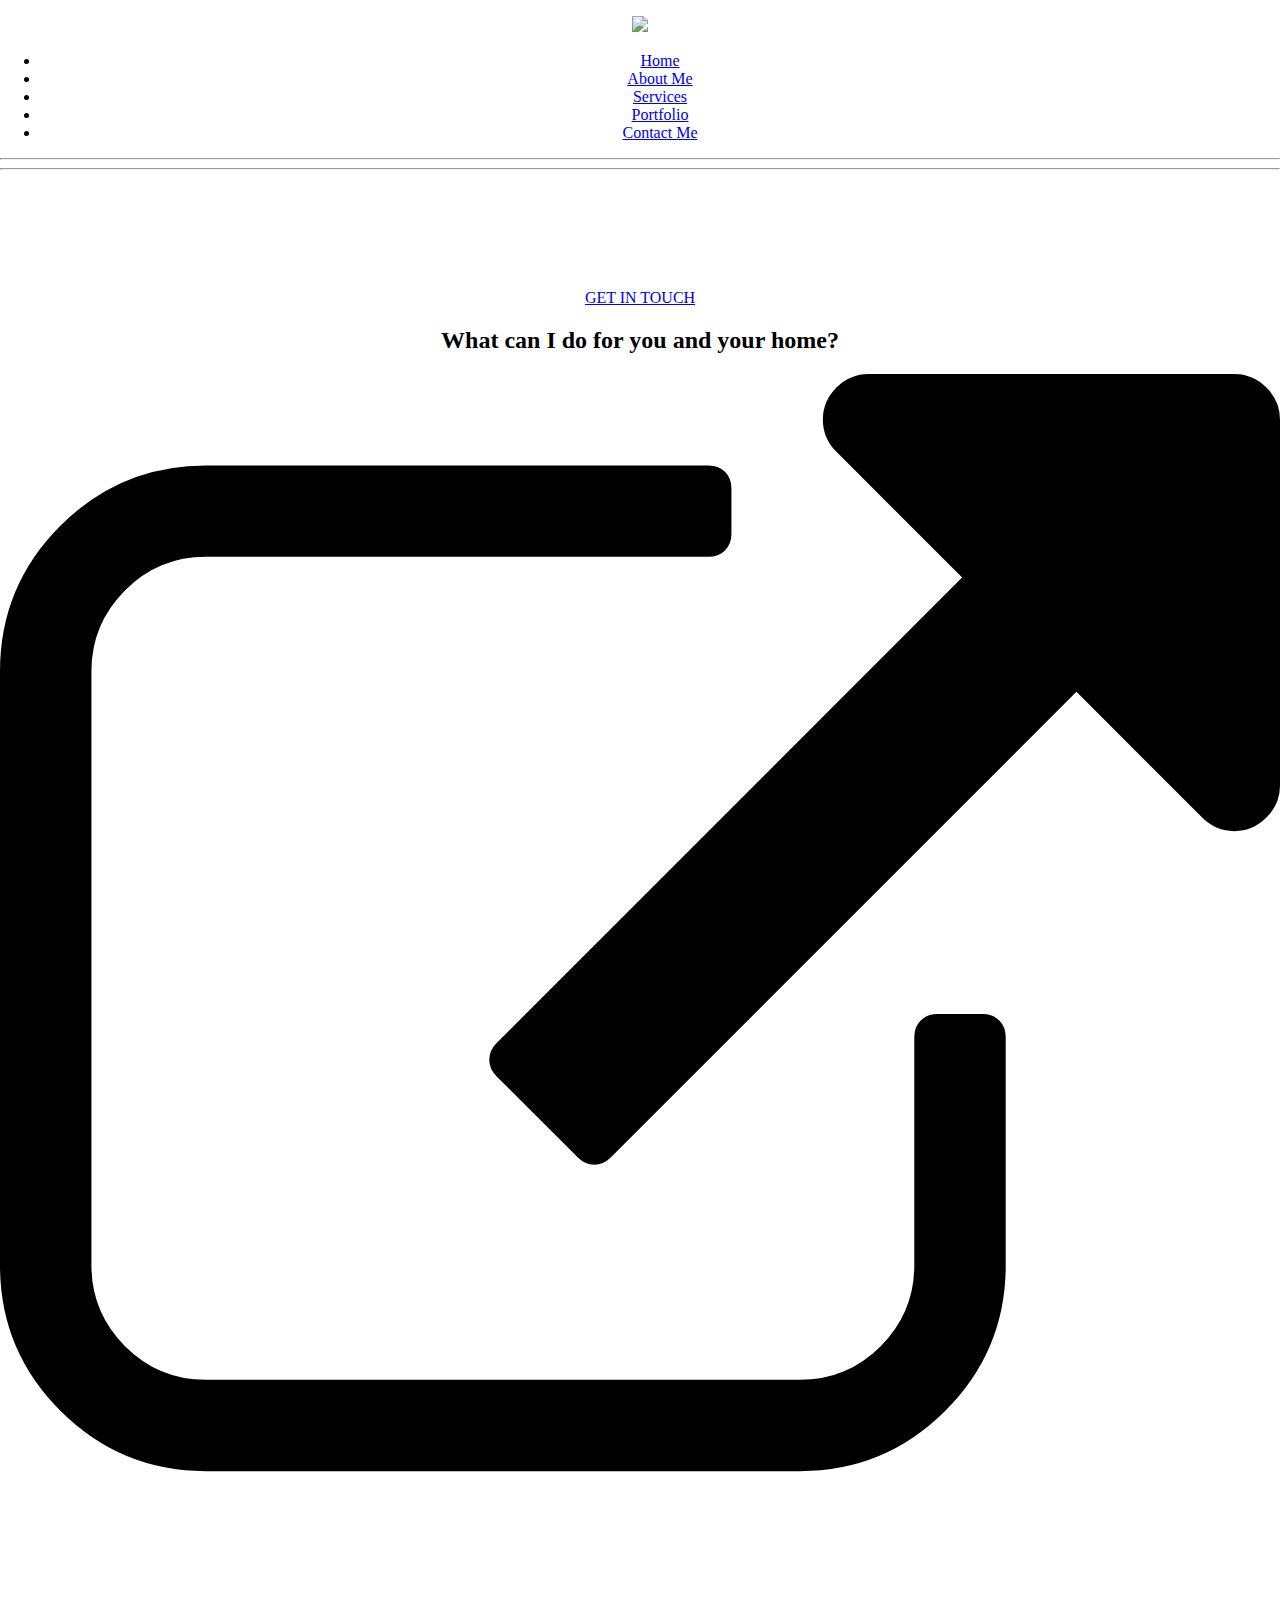
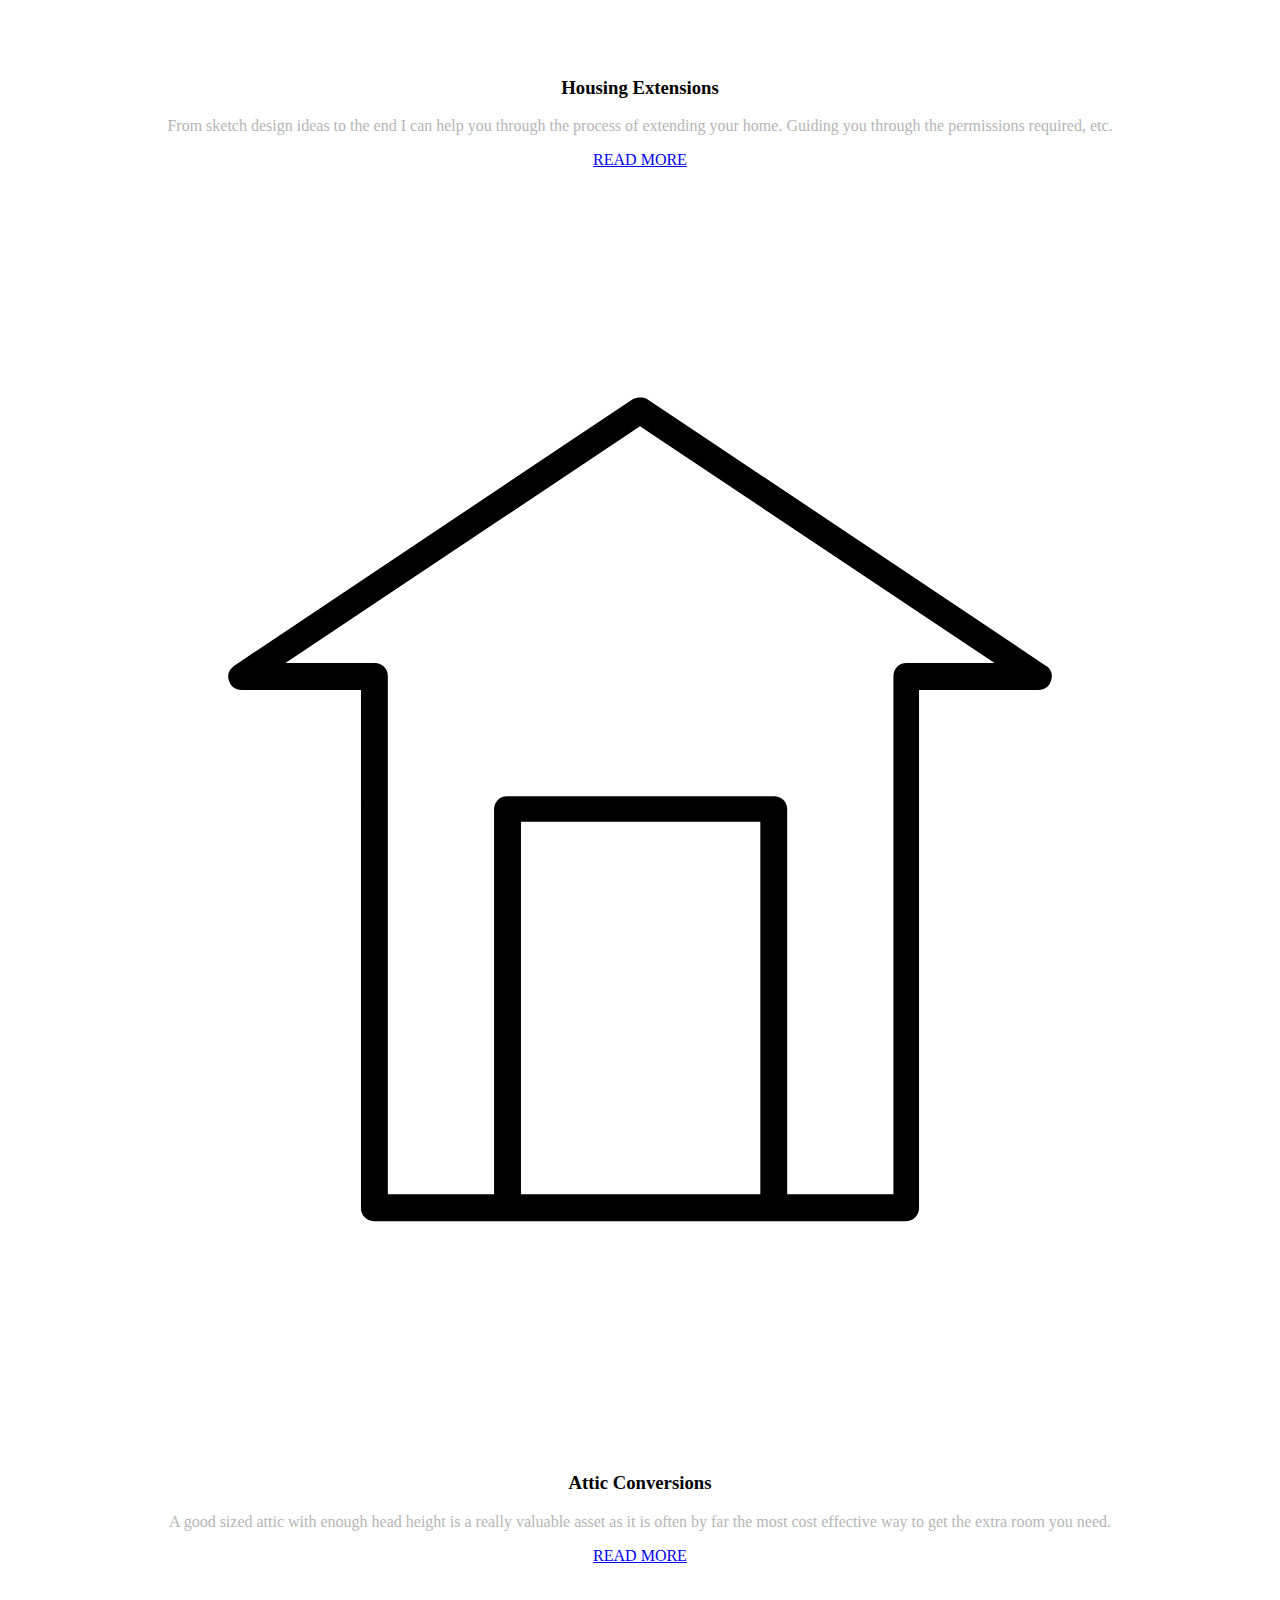
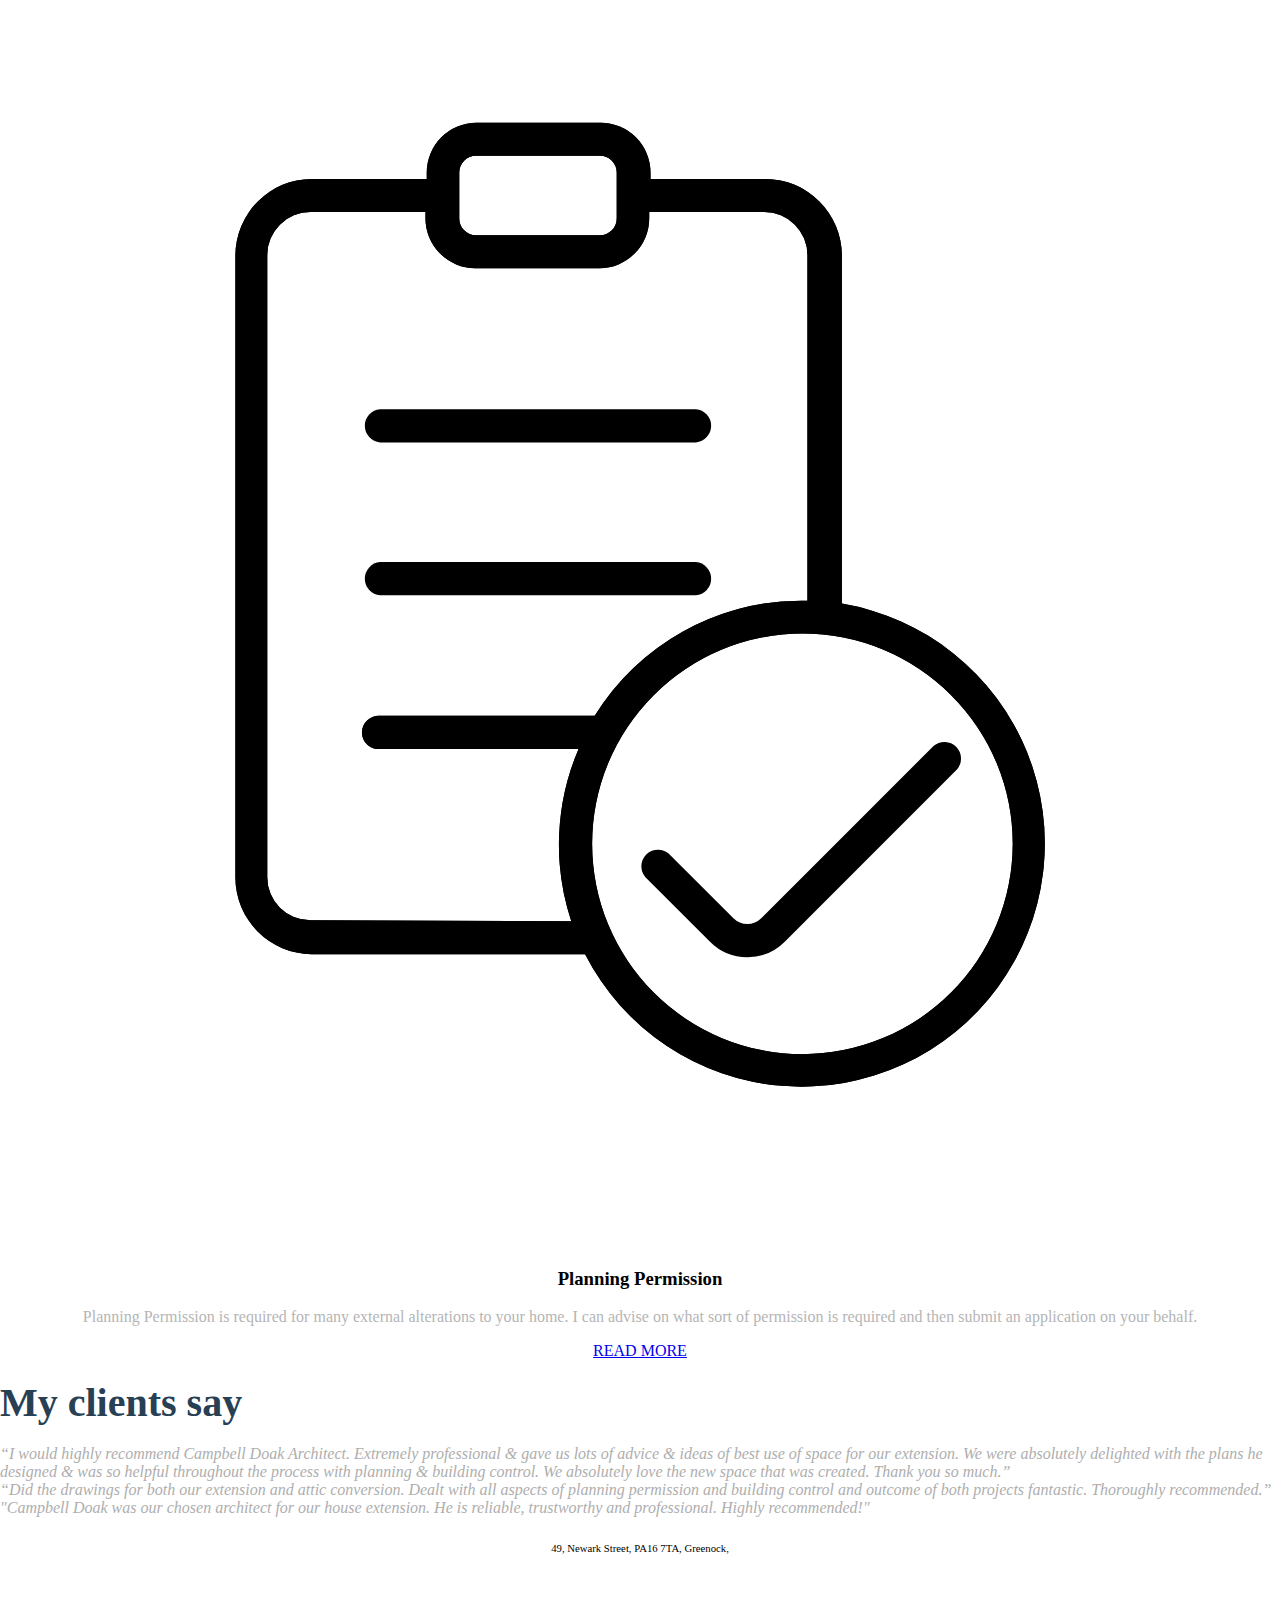
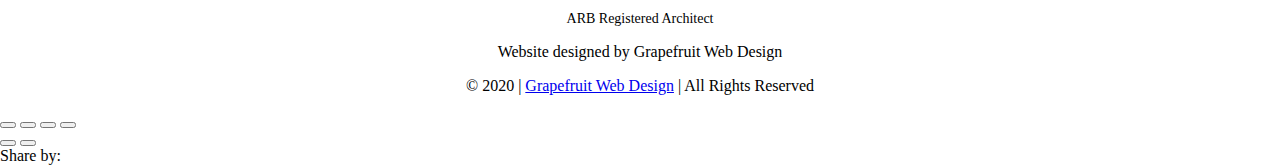
==== commit c10a16cd: "remove cname for errors" ====
--- a/index.html
+++ b/index.html
@@ -1,22 +1,1186 @@
-<!DOCTYPE html PUBLIC "-//W3C//DTD XHTML 1.0 Transitional//EN" "http://www.w3.org/TR/xhtml1/DTD/xhtml1-transitional.dtd">
-<html xmlns="http://www.w3.org/1999/xhtml">
-    <head>
-        <title>Test Layout</title>
-        <style type="text/css">
-            body, html
-            {
-                margin: 0; padding: 0; height: 100%; overflow: hidden;
+<!doctype html >
+<html xmlns="http://www.w3.org/1999/xhtml" lang="en"
+      class="">
+<head>
+    
+
+
+
+
+
+
+
+
+
+
+
+
+
+
+
+
+
+
+
+
+
+
+
+
+
+
+
+
+
+
+
+
+
+
+<script type="text/javascript">
+    window._currentDevice = 'desktop';
+    window.Parameters = window.Parameters || {
+        AjaxContainer: 'div.dmBody',
+        WrappingContainer: 'div.dmOuter',
+        HomeUrl: 'https://quibbles.multiscreensite.com/',
+        AccountUUID: '4abaf142aeaf4660a337f87da368b16c',
+        SystemID: 'US_DIRECT_PRODUCTION',
+        SiteAlias: 'cc8032be',
+        SiteId: '2003908',
+        SiteType: atob('RFVEQU9ORQ=='),
+        ExternalUid: null,
+        IsSiteMultilingual: false,
+        InitialPostAlias: '',
+        InitialDynamicItem: '',
+        InitialPageAlias: 'home',
+        InitialPageUuid: 'da6c26b28962411b909a02d05855fe28',
+        InitialEncodedPageAlias: 'aG9tZQ==',
+        CurrentPageUrl: '',
+        IsCurrentHomePage: true,
+        AllowAjax: true,
+        AfterAjaxCommand: null,
+        HomeLinkText: 'Back To Home',
+        UseGalleryModule: false,
+        CurrentThemeName: 'Layout Theme',
+        ThemeVersion: '1985',
+        DefaultPageAlias: '',
+        RemoveDID: true,
+        WidgetStyleID : null,
+        IsHeaderFixed: false,
+        IsHeaderSkinny: false,
+        IsBfs: true,
+        LayoutParams : {
+            _navigationAnimationStyle: 'slide',
+            _manifestId : 10600,
+            _device : 'desktop'
+        },
+        StorePageAlias: 'null',
+        StorePath: '',
+        StoreId: 'null',
+        StoreVersion: 0,
+        StoreBaseUrl: '',
+        StoreCleanUrl: true,
+        StoreDisableScrolling: true,
+        NotificationSubDomain: 'cd-architecture-grapefruitweb',
+        HasCustomDomain: false,
+        showCookieNotification: false,
+        cookiesNotificationMarkup: 'null',
+        translatedPageUrl: '',
+        isFastMigrationSite: false,
+        sidebarPosition: 'NA',
+        currentLanguage: 'en',
+        NavItems: 'W3sidGl0bGUiOiJIb21lIiwiYWxpYXMiOiJob21lIiwicGF0aCI6Ii8/[base64]/[base64]',
+        errors: {
+            general: 'There was an error connecting to the page.<br/> Make sure you are not offline.',
+            password: 'Incorrect name/password combination',
+            tryAgain: 'Try again'
+        },
+        NavigationAreaParams: {
+            ShowBackToHomeOnInnerPages: true,
+            NavbarSize: -1,
+            NavbarLiveHomePage: 'https://quibbles.multiscreensite.com/',
+            BlockContainerSelector: '.dmBody',
+            NavbarSelector: '#dmNav:has(a)',
+            SubNavbarSelector: '#subnav_main'
+        },
+        hasCustomCode: false,
+        planID: 7,
+        disableTracking: false
+    };
+
+    window.Parameters.LayoutID = {};
+    window.Parameters.LayoutID[window._currentDevice] = 6;
+    window.Parameters.LayoutVariationID = {};
+    window.Parameters.LayoutVariationID[window._currentDevice] = 5;
+</script>
+
+
+
+
+
+
+
+
+
+
+
+
+
+
+
+
+
+
+
+
+
+
+
+
+
+
+
+<!-- Injecting site-wide to the head -->
+
+
+
+<!-- End Injecting site-wide to the head -->
+
+<!-- ========= Meta Tags ========= -->
+<!-- PWA settings -->
+<script>
+    function toHash(str) {
+        var hash = 5381, i = str.length;
+        while (i) {
+            hash = hash * 33 ^ str.charCodeAt(--i)
+        }
+        return hash >>> 0
+    }
+</script>
+<script>
+    (function(global) {
+    //const cacheKey = global.cacheKey;
+    const isOffline = 'onLine' in navigator && navigator.onLine === false;
+    const hasServiceWorkerSupport = 'serviceWorker' in navigator;
+    if (isOffline) {
+        console.log('offline mode');
+    }
+    if (!hasServiceWorkerSupport) {
+        console.log('service worker is not supported');
+    }
+    if (hasServiceWorkerSupport && !isOffline) {
+        window.addEventListener('load', function() {
+            const serviceWorkerPath = '/runtime-service-worker.js?v=2';
+            navigator.serviceWorker
+                .register(serviceWorkerPath, { scope: './' })
+                .then(
+                    function(registration) {
+                        // Registration was successful
+                        console.log('ServiceWorker registration successful with scope: ', registration.scope);
+                    },
+                    function(err) {
+                        // registration failed :(
+                        console.log('ServiceWorker registration failed: ', err);
+                    }
+                )
+                .catch(function(err) {
+                    console.log(err);
+                });
+        });
+
+        // helper function to refresh the page
+        var refreshPage = (function() {
+            var refreshing;
+            return function() {
+                if (refreshing) return;
+                // prevent multiple refreshes
+                var refreshkey = 'refreshed' + location.href;
+                var prevRefresh = localStorage.getItem(refreshkey);
+                if (prevRefresh) {
+                    localStorage.removeItem(refreshkey);
+                    if (Date.now() - prevRefresh < 30000) {
+                        return; // dont go into a refresh loop
+                    }
+                }
+                refreshing = true;
+                localStorage.setItem(refreshkey, Date.now());
+                console.log('refereshing page');
+                window.location.reload();
+            };
+        })();
+
+        function messageServiceWorker(data) {
+            return new Promise(function(resolve, reject) {
+                if (navigator.serviceWorker.controller) {
+                    var worker = navigator.serviceWorker.controller;
+                    var messageChannel = new MessageChannel();
+                    messageChannel.port1.onmessage = replyHandler;
+                    worker.postMessage(data, [messageChannel.port2]);
+                    function replyHandler(event) {
+                        resolve(event.data);
+                    }
+                } else {
+                    resolve();
+                }
+            });
+        }
+    }
+})(window);
+</script>
+<!-- Add manifest -->
+<!-- End PWA settings -->
+
+
+<meta http-equiv="Content-type" content="text/html;charset=utf-8">
+<meta charset="utf-8">
+
+<link rel="canonical" href="http://quibbles.multiscreensite.com/">
+
+<meta id="view" name="viewport"
+      content=", initial-scale=1, minimum-scale=1, maximum-scale=1, user-scalable=0, viewport-fit=cover"/>
+
+<meta name="apple-mobile-web-app-capable" content="yes">
+<title>Home
+</title>
+
+<!--Add favorites icons-->
+
+<link rel="icon" type="image/x-icon" href="https://static-cdn.multiscreensite.com/runtime/favicon_d1_res.ico"/>
+
+<!-- End favorite icons -->
+
+<link rel="preconnect" href="https://fonts.gstatic.com" crossorigin />
+<link rel="preconnect" href="https://lirp-cdn.multiscreensite.com/" crossorigin />
+
+
+
+<!-- render the required CSS and JS in the head section -->
+<script>
+    window.SystemID = 'US_DIRECT_PRODUCTION';
+
+    if(!window.dmAPI) {
+        window.dmAPI = {
+            registerExternalRuntimeComponent: function() {
+            },
+            getCurrentDeviceType: function() {
+                return window._currentDevice;
             }
-
-            #content
-            {
-                position:absolute; left: 0; right: 0; bottom: 0; top: 0px; 
+        };
+    }
+
+    if (!window.requestIdleCallback) {
+        window.requestIdleCallback = function (fn) {
+            setTimeout(fn, 0);
+        }
+    }
+
+    function loadCSS(link) {
+        try {
+            var urlParams = new URLSearchParams(window.location.search);
+            var noCSS = !!urlParams.get('nocss');
+            var cssTimeout = urlParams.get('cssTimeout') || 0;
+
+            if (noCSS) {
+                return;
             }
-        </style>
-    </head>
-    <body>
-        <div id="content">
-            <iframe width="100%" height="100%" frameborder="0" src="http://https://quibbles.multiscreensite.com" />
+            requestIdleCallback(function () {
+                window.setTimeout(function () {
+                    link.onload = null;
+                    link.rel = 'stylesheet';
+                    link.type = 'text/css'
+                }, parseInt(cssTimeout, 10));
+            });
+        } catch (e) {/* Never fail - this is just a tool for measurements */}
+    }
+
+</script>
+<script>
+(function(n){"use strict";if(!n.l){n.l=function(){}}var o=loadCSS.t={};o.o=function(){var l;try{l=n.document.createElement("link").relList.supports("preload")}catch(e){l=false}return function(){return l}}();o.i=function(e){var l=e.media||"all";function enableStylesheet(){if(e.addEventListener){e.removeEventListener("load",enableStylesheet)}else if(e.attachEvent){e.detachEvent("onload",enableStylesheet)}e.setAttribute("onload",null);e.media=l}if(e.addEventListener){e.addEventListener("load",enableStylesheet)}else if(e.attachEvent){e.attachEvent("onload",enableStylesheet)}setTimeout(function(){e.rel="stylesheet";e.media="only x"});setTimeout(enableStylesheet,3e3)};o.s=function(){if(o.o()){return}var e=n.document.getElementsByTagName("link");for(var l=0;l<e.length;l++){var t=e[l];if(t.rel==="preload"&&t.getAttribute("as")==="style"&&!t.getAttribute("data-loadcss")){t.setAttribute("data-loadcss",true);o.i(t)}}};if(!o.o()){o.s();var e=n.setInterval(o.s,500);if(n.addEventListener){n.addEventListener("load",function(){o.s();n.clearInterval(e)})}else if(n.attachEvent){n.attachEvent("onload",function(){o.s();n.clearInterval(e)})}}if(typeof exports!=="undefined"){exports.l=loadCSS}else{n.l=loadCSS}})(typeof global!=="undefined"?global:this);
+</script>
+
+
+
+
+
+
+
+
+
+
+
+
+
+
+
+
+
+
+
+
+
+
+
+
+
+
+<!-- Google Fonts Include -->
+
+
+
+
+
+
+
+
+
+
+
+
+
+
+
+
+
+
+
+
+
+
+<link type="text/css" rel="stylesheet" href="https://fonts.googleapis.com/css?family=Roboto:100,200,300,400,500,600,700,800,900,100italic,200italic,300italic,400italic,500italic,600italic,700italic,800italic,900italic|Montserrat:100,200,300,400,500,600,700,800,900,100italic,200italic,300italic,400italic,500italic,600italic,700italic,800italic,900italic|Poppins:100,200,300,400,500,600,700,800,900,100italic,200italic,300italic,400italic,500italic,600italic,700italic,800italic,900italic|Source+Sans+Pro:100,200,300,400,500,600,700,800,900,100italic,200italic,300italic,400italic,500italic,600italic,700italic,800italic,900italic&amp;subset=latin-ext&amp;display=swap"  />
+
+
+<link rel="stylesheet" type="text/css" href="https://static-cdn.multiscreensite.com/mnlt/production/1555/_dm/s/rt/dist/css/css-font-package-v2.min.css" />
+
+
+
+<!-- RT CSS Include d-css-runtime-desktop-one-package-new-->
+<link rel="stylesheet" type="text/css" href="https://static-cdn.multiscreensite.com/mnlt/production/1555/_dm/s/rt/dist/css/d-css-runtime-desktop-one-package-new.min.css" />
+
+<!-- End of RT CSS Include -->
+
+
+
+    
+       <link type="text/css" rel="stylesheet" href="https://irp-cdn.multiscreensite.com/WIDGET_CSS/production_1555/b7335f05cb21992245d201920748f56d.css" id="widgetCSS" />
+    
+
+
+
+<!-- This is populated in Ajax navigation -->
+<style id="pageAdditionalWidgetsCss" type="text/css">
+</style>
+
+
+
+
+<!-- Site CSS -->
+<link type="text/css" rel="stylesheet" href="//irp-cdn.multiscreensite.com/cc8032be/files/cc8032be_1.min.css?v=12" id="siteGlobalCss" />
+
+
+<style id="customWidgetStyle" type="text/css">
+    
+</style>
+<style id="innerPagesStyle" type="text/css">
+    
+</style>
+
+<style id="additionalGlobalCss" type="text/css">
+</style>
+
+
+<!-- Page CSS -->
+<link type="text/css" rel="stylesheet" href="//irp-cdn.multiscreensite.com/cc8032be/files/cc8032be_home_1.min.css?v=12" id="homeCssLink" />
+
+<style id="pagestyle" type="text/css">
+    
+</style>
+
+<style id="pagestyleDevice" type="text/css">
+    
+</style>
+
+
+
+
+<!--[if IE 7]><style>.fw-head.fw-logo img{max-width: 290px;}.dm_header .logo-div img{max-width: 290px;}</style><![endif]-->
+<!--[if IE 8]><style>.fw-head .fw-logo img{max-width: 290px;}.dm_header .logo-div img{max-width: 290px;}*#dm div.dmHeader{_height:90px;min-height:0px;}</style><![endif]-->
+
+
+
+    <style id="globalFontSizeStyle" type="text/css">
+        .font-size-30, .size-30, .size-30 > font { font-size: 30px !important; }.font-size-10, .size-10, .size-10 > font { font-size: 10px !important; }.font-size-14, .size-14, .size-14 > font { font-size: 14px !important; }.font-size-10, .size-10, .size-10 > font { font-size: 10px !important; }.font-size-14, .size-14, .size-14 > font { font-size: 14px !important; }.font-size-10, .size-10, .size-10 > font { font-size: 10px !important; }.font-size-10, .size-10, .size-10 > font { font-size: 10px !important; }.font-size-10, .size-10, .size-10 > font { font-size: 10px !important; }.font-size-10, .size-10, .size-10 > font { font-size: 10px !important; }.font-size-10, .size-10, .size-10 > font { font-size: 10px !important; }.font-size-10, .size-10, .size-10 > font { font-size: 10px !important; }
+    </style>
+    <style id="pageFontSizeStyle" type="text/css">
+    </style>
+
+
+<!-- Flex Sections CSS -->
+
+
+
+<!-- ========= JS Section ========= -->
+
+<!-- Modernizr -->
+<script>
+    /* THIS FILE IS AUTO-GENERATED. SEE build/build-modernizr */
+
+/*! modernizr 3.5.0 (Custom Build) | MIT *
+ * https://modernizr.com/download/?-passiveeventlisteners-supports-setclasses-cssclassprefix:dm- !*/
+!function(e,n,s){function o(e,n){return typeof e===n}function t(){var e,n,s,t,a,r,l;for(var c in i)if(i.hasOwnProperty(c)){if(e=[],n=i[c],n.name&&(e.push(n.name.toLowerCase()),n.options&&n.options.aliases&&n.options.aliases.length))for(s=0;s<n.options.aliases.length;s++)e.push(n.options.aliases[s].toLowerCase());for(t=o(n.fn,"function")?n.fn():n.fn,a=0;a<e.length;a++)r=e[a],l=r.split("."),1===l.length?Modernizr[l[0]]=t:(!Modernizr[l[0]]||Modernizr[l[0]]instanceof Boolean||(Modernizr[l[0]]=new Boolean(Modernizr[l[0]])),Modernizr[l[0]][l[1]]=t),f.push((t?"":"no-")+l.join("-"))}}function a(e){var n=l.className,s=Modernizr._config.classPrefix||"";if(c&&(n=n.baseVal),Modernizr._config.enableJSClass){var o=new RegExp("(^|\\s)"+s+"no-js(\\s|$)");n=n.replace(o,"$1"+s+"js$2")}Modernizr._config.enableClasses&&(n+=" "+s+e.join(" "+s),c?l.className.baseVal=n:l.className=n)}var i=[],r={_version:"3.5.0",_config:{classPrefix:"dm-",enableClasses:!0,enableJSClass:!0,usePrefixes:!0},_q:[],on:function(e,n){var s=this;setTimeout(function(){n(s[e])},0)},addTest:function(e,n,s){i.push({name:e,fn:n,options:s})},addAsyncTest:function(e){i.push({name:null,fn:e})}},Modernizr=function(){};Modernizr.prototype=r,Modernizr=new Modernizr;var f=[],l=n.documentElement,c="svg"===l.nodeName.toLowerCase(),u="CSS"in e&&"supports"in e.CSS,p="supportsCSS"in e;Modernizr.addTest("supports",u||p),Modernizr.addTest("passiveeventlisteners",function(){var n=!1;try{var s=Object.defineProperty({},"passive",{get:function(){n=!0}});e.addEventListener("test",null,s)}catch(o){}return n}),t(),a(f),delete r.addTest,delete r.addAsyncTest;for(var d=0;d<Modernizr._q.length;d++)Modernizr._q[d]();e.Modernizr=Modernizr}(window,document);
+    var isWLR = true;
+
+    window.customWidgetsFunctions = {};
+    window.customWidgetsStrings = {};
+    window.collections = {};
+</script>
+<script>
+                window.collections = JSON.parse(decodeURIComponent(escape(atob("e30="))));
+</script>
+
+
+
+<script type="text/javascript">
+
+    var version = "6.4.0";
+    var build = "2021-01-06T07_52_03";
+
+    function buildEditorParent() {
+        window.isMultiScreen = true;
+        window.editorParent = {};
+        window.previewParent = {};
+        window.assetsCacheQueryParam = "?version=2021-01-06T07_52_03";
+        try {
+            var _p = window.parent;
+            if (_p && _p.document && _p.$ && _p.$.dmfw) {
+                window.editorParent = _p;
+            }
+            else if (_p.isSitePreview) {
+                window.previewParent = _p;
+            }
+        } catch (e) {
+
+        }
+    }
+
+    buildEditorParent();
+
+
+</script>
+<!-- Load jQuery -->
+<script type="text/javascript" src="https://static-cdn.multiscreensite.com/libs/jquery/2.2.4/jquery.min.js"></script>
+<!-- End Load jQuery --><script>
+    window.cookiesNotificationMarkupPreview = 'null';
+</script>
+<script>
+    var shouldMonitorImages =  false;
+    if(shouldMonitorImages) {
+        window.addEventListener('error', function(event) {
+            if(event.target && event.target.tagName === 'IMG' && event.target.src && event.target.src.includes && event.target.src.includes('multiscreensite.com')) {
+                if (!window.fetch){
+                    return;
+                }
+                try {
+                    return fetch('/_dm/s/rt/actions/log/WARN', {
+                        method: 'POST',
+                        headers: {
+                            'Content-Type': 'application/json'
+                        },
+                        body: JSON.stringify({ data: {
+                                type: 'image failed to load',
+                                eventType: event.type,
+                                image: event.target.src,
+                                href: window.location.href
+                            } })
+                    });
+                } catch (error) {
+                    console.log(error);
+                }
+
+            }
+        }, { capture: true });
+    }
+
+</script>
+<!-- HEAD RT JS Include -->
+<script>
+    window.INSITE = window.INSITE || {};
+    window.INSITE.device = "desktop";
+    window.rtCommonProps = {};
+    rtCommonProps["rt.ajax.ajaxScriptsFix"] =true;
+    rtCommonProps["rt.pushnotifs.sslframe.encoded"] = 'aHR0cHM6Ly97c3ViZG9tYWlufS5wdXNoLW5vdGlmcy5jb20=';
+    rtCommonProps["runtimecollector.url"] = 'https://rtc.multiscreensite.com';
+    rtCommonProps["facebook.accessToken"] = '126515034112906|8vv7JhnEegS8qz43fIOZjxGZReA';
+    rtCommonProps["performance.tabletPreview.removeScroll"] = 'false';
+    rtCommonProps["feature.flag.contactUsNewForm"] = 'true';
+    rtCommonProps["inlineEditGrid.snap"] =true;
+    rtCommonProps["popup.insite.cookie.ttl"] = '0.5';
+    rtCommonProps["rt.pushnotifs.force.button"] =true;
+    rtCommonProps["google.places.key"] = 'AIzaSyBAwUOqPUB1CU31yDztoZYaUE7sPv4ktEI';
+    rtCommonProps["common.mapbox.token"] = 'pk.eyJ1IjoiZGFubnliMTIzIiwiYSI6ImNqMGljZ256dzAwMDAycXBkdWxwbDgzeXYifQ.Ck5P-0NKPVKAZ6SH98gxxw';
+    rtCommonProps["common.mapbox.js.override"] =false;
+    rtCommonProps["common.opencage.token"] = '319e14f32bcce967ba55cd263478796d';
+    rtCommonProps["common.here.appId"] = 'iYvDjIQ2quyEu0rg0hLo';
+    rtCommonProps["common.here.appCode"] = '1hcIxLJcbybmtBYTD9Z1UA';
+    rtCommonProps["isCoverage.test"] =false;
+    rtCommonProps["ecommerce.ecwid.script"] = 'https://app.multiscreenstore.com/script.js';
+    rtCommonProps["feature.flag.mappy.kml"] =false;
+    rtCommonProps["common.resources.dist.cdn"]=true;
+    rtCommonProps["common.build.dist.folder"]='production/1555';
+    rtCommonProps["common.resources.cdn.host"]='https://static-cdn.multiscreensite.com';
+    rtCommonProps["common.resources.folder"]='https://static-cdn.multiscreensite.com/mnlt/production/1555';
+    rtCommonProps["import.images.storage.useImageCDN"]=true;
+    rtCommonProps["feature.flag.runtime.photoswipe.fix"]=true;
+    rtCommonProps["feature.flag.runtime.newAnimation.enabled"]=true;
+    rtCommonProps["feature.flag.runtime.newAnimation.respectCssAnimationProps.enabled"]=true;
+    rtCommonProps['feature.flag.runtime.high-nav-menu.enabled']=true;
+    rtCommonProps["feature.flag.videoRefresh.refactor"]=true;
+    rtCommonProps["feature.flag.sites.google.analytics.gtag"]=true;
+    
+    rtCommonProps['common.mapsProvider'] = 'mapbox';
+    rtCommonProps['common.mapsProvider.version'] = '0.52.0';
+    rtCommonProps['common.geocodeProvider'] = 'here';
+    rtCommonProps['common.map.defaults.radiusSize'] = '1500';
+    rtCommonProps['common.map.defaults.radiusBg'] = 'rgba(255, 255, 255, 0.4)';
+    rtCommonProps['common.map.defaults.strokeColor'] = 'rgba(255, 255, 255, 1)';
+    rtCommonProps['common.map.defaults.strokeSize'] = '2';
+    rtCommonProps['server.for.resources'] = '';
+    rtCommonProps['feature.flag.lazy.widgets'] = true;
+    rtCommonProps['editor.infra.noPrefixedChanges'] = true;
+    rtCommonProps['feature.flag.single.wow'] = false;
+    rtCommonProps['feature.flag.mark.anchors']= true;
+    rtCommonProps['feature.flag.runtime.miniheader.hideSecondaryLogo'] = true;
+    rtCommonProps['captcha.public.key'] = '6LffcBsUAAAAAMU-MYacU-6QHY4iDtUEYv_Ppwlz';
+    rtCommonProps['captcha.invisible.public.key'] = '6LeiWB8UAAAAAHYnVJM7_-7ap6bXCUNGiv7bBPME';
+    rtCommonProps["images.sizes.small"]=160;
+    rtCommonProps["images.sizes.mobile"]=640;
+    rtCommonProps["images.sizes.tablet"]=1280;
+    rtCommonProps["images.sizes.desktop"]=1920;
+    rtCommonProps["modules.resources.cdn"]=true;
+    rtCommonProps["import.images.storage.imageCDN"]='https://lirp-cdn.multiscreensite.com/';
+    rtCommonProps["facebook.api.version"]='7.0';
+    rtCommonProps["custom.widget.new.runtime.enabled"]=true;
+
+</script>
+<script src="https://static-cdn.multiscreensite.com/mnlt/production/1555/_dm/s/rt/dist/scripts/d-js-runtime-one-package.min.js" ></script>
+<!-- End of HEAD RT JS Include -->
+<script src="https://static-cdn.multiscreensite.com/mnlt/production/1555/_dm/s/rt/dist/scripts/d-js-one-runtime-layouts-package.min.js" ></script>
+<script src="https://static-cdn.multiscreensite.com/mnlt/production/1555/_dm/s/rt/dist/scripts/d-js-one-runtime-layouts-desktop.min.js" ></script>
+<script>jQuery.DM.updateWidthAndHeight();
+$(window).resize(function () {
+    
+});
+$(window).bind("orientationchange", function (e) {
+    $.layoutManager.initLayout();
+    
+});
+$(document).resize(function () {
+    
+});
+</script>
+
+
+
+
+
+
+<!-- End render the required css and JS in the head section -->
+
+
+
+
+
+
+
+
+
+  <meta name="twitter:card" content="summary"/>
+
+
+
+
+<!-- SYS- VVNfRElSRUNUX1BST0RVQ1RJT04= -->
+</head>
+
+
+
+
+
+
+
+
+
+
+
+
+
+
+
+
+
+
+
+
+
+
+<body id="dmRoot"  class="supportsFontIcons supportsFontIcons dmRoot dmDesktopBody fix-mobile-scrolling dmResellerSite dmLargeBody " style="padding:0;margin:0;"
+            >
+        <div id="disabledImageZone" style="display:none;z-index:-1">
+            <style type="text/css">
+                #imageZone {
+                    position: absolute;
+                    margin: auto;
+                }
+
+                .coloumns {
+                    border-radius: 3px;
+                    background-color: rgb(249, 152, 13); /*border:1px solid #999;*/
+                    height: 18px;
+                    width: 6px;
+                    -webkit-animation-name: loader;
+                    -webkit-animation-duration: 1s;
+                    -webkit-animation-iteration-count: infinite;
+                    -webkit-animation-direction: linear;
+                    -moz-animation-name: loader;
+                    -moz-animation-duration: 1s;
+                    -moz-animation-iteration-count: infinite;
+                    -moz-animation-direction: linear;
+                    opacity: .25;
+                    -webkit-transform: scale(0.7);
+                    -webkit-transform-origin: 50% 180%;
+                    -moz-transform: scale(0.7);
+                    -moz-transform-origin: 50% 180%;
+                    position: absolute;
+                }
+
+                #coloumn1 {
+                    -webkit-transform: rotate(0deg);
+                    -webkit-animation-delay: -.914s;
+                    -moz-transform: rotate(0deg);
+                    -moz-animation-delay: -.914s;
+                }
+
+                #coloumn2 {
+                    -webkit-transform: rotate(30deg);
+                    -webkit-animation-delay: -.831s;
+                    -moz-transform: rotate(30deg);
+                    -moz-animation-delay: -.831s;
+                }
+
+                #coloumn3 {
+                    -webkit-transform: rotate(60deg);
+                    -webkit-animation-delay: -.747s;
+                    -moz-transform: rotate(60deg);
+                    -moz-animation-delay: -.747s;
+                }
+
+                #coloumn4 {
+                    -webkit-transform: rotate(90deg);
+                    -webkit-animation-delay: -.664s;
+                    -moz-transform: rotate(90deg);
+                    -moz-animation-delay: -.664s;
+                }
+
+                #coloumn5 {
+                    -webkit-transform: rotate(120deg);
+                    -webkit-animation-delay: -.581s;
+                    -moz-transform: rotate(120deg);
+                    -moz-animation-delay: -.581s;
+                }
+
+                #coloumn6 {
+                    -webkit-transform: rotate(150deg);
+                    -webkit-animation-delay: -.498s;
+                    -moz-transform: rotate(150deg);
+                    -moz-animation-delay: -.498s;
+                }
+
+                #coloumn7 {
+                    -webkit-transform: rotate(180deg);
+                    -webkit-animation-delay: -.415s;
+                    -moz-transform: rotate(180deg);
+                    -moz-animation-delay: -.415s;
+                }
+
+                #coloumn8 {
+                    -webkit-transform: rotate(210deg);
+                    -webkit-animation-delay: -.332s;
+                    -moz-transform: rotate(210deg);
+                    -moz-animation-delay: -.332s;
+                }
+
+                #coloumn9 {
+                    -webkit-transform: rotate(240deg);
+                    -webkit-animation-delay: -.249s;
+                    -moz-transform: rotate(240deg);
+                    -moz-animation-delay: -.249s;
+                }
+
+                #coloumn10 {
+                    -webkit-transform: rotate(270deg);
+                    -webkit-animation-delay: -.166s;
+                    -moz-transform: rotate(270deg);
+                    -moz-animation-delay: -.166s;
+                }
+
+                #coloumn11 {
+                    -webkit-transform: rotate(300deg);
+                    -webkit-animation-delay: -.083s;
+                    -moz-transform: rotate(300deg);
+                    -moz-animation-delay: -.083s;
+                }
+
+                #coloumn12 {
+                    -webkit-transform: rotate(330deg);
+                    -moz-transform: rotate(330deg);
+                }
+
+                @-webkit-keyframes loader {
+                    0% {
+                        opacity: 1;
+                    }
+                    100% {
+                        opacity: .25;
+                    }
+                }
+
+                @-moz-keyframes loader {
+                    0% {
+                        opacity: 1;
+                    }
+                    100% {
+                        opacity: .25;
+                    }
+                }
+            </style>
+            <div id='imageZone'>
+                <div id='coloumn1' class='coloumns'></div>
+                <div id='coloumn2' class='coloumns'></div>
+                <div id='coloumn3' class='coloumns'></div>
+                <div id='coloumn4' class='coloumns'></div>
+                <div id='coloumn5' class='coloumns'></div>
+                <div id='coloumn6' class='coloumns'></div>
+                <div id='coloumn7' class='coloumns'></div>
+                <div id='coloumn8' class='coloumns'></div>
+                <div id='coloumn9' class='coloumns'></div>
+                <div id='coloumn10' class='coloumns'></div>
+                <div id='coloumn11' class='coloumns'></div>
+                <div id='coloumn12' class='coloumns'></div>
+            </div>
         </div>
-    </body>
-</html>+
+        <!-- ========= Site Content ========= -->
+        <div id="dm" class='dmwr'>
+            
+            <div class="dm_wrapper standard-var5 widgetStyle-3 standard">
+                 <div dmwrapped="true" id="1901957768" class="dm-home-page" themewaschanged="true"> <div dmtemplateid="StandardLayoutMultiD" class="standardHeaderLayout dm-bfs dm-layout-home hasAnimations rows-1200 hasStickyHeader hamburger-reverse dmPageBody d-page-1716942098 dmFreeHeader" id="dm-outer-wrapper" data-page-class="1716942098" data-buttonstyle="ROUND_SIDES" data-soch="true" data-background-size="cover" data-background-attachment="fixed" data-background-repeat="no-repeat" data-background-position="50% 0%" data-background-hide-inner="true" data-background-fullbleed="false" data-background-parallax-selector=".dmSectionParallex" data-background-parallax-speed="0.2"> <div id="dmStyle_outerContainer" class="dmOuter"> <div id="dmStyle_innerContainer" class="dmInner"> <div class="dmLayoutWrapper standard-var dmStandardDesktop"> <ul class="dmn dmLayoutNav hiddenNavPlaceHolder navPlaceHolder dmDisplay_None"></ul> 
+ <div> <div id="iscrollBody"> <div id="site_content"> <div class="dmHeaderContainer fHeader d-header-wrapper"> <div id="hcontainer" class="u_hcontainer dmHeader p_hfcontainer" freeheader="true" headerlayout="b58ba5b5703b4cd7b5f5f7951565dc87===horizontal-layout-5" has-shadow="true" layout="78f5c343822e4eb3aac27f4ad5d13812===header"> <div dm:templateorder="85" class="dmHeaderResp dmHeaderStack noSwitch" id="1709005236"> <div class="dmRespRow dmDefaultListContentRow u_1861705244" style="text-align:center" id="1861705244"> <div class="dmRespColsWrapper" id="1914255413"> <div class="u_1677919435 small-12 dmRespCol large-4 medium-4" id="1677919435"> <div class="u_1011018909 imageWidget align-center" editablewidget="true" data-widget-type="image" id="1011018909" data-element-type="image"><img src="https://lirp-cdn.multiscreensite.com/cc8032be/dms3rep/multi/opt/f6611705-3cb1-4dec-86ec-20c6ecfc315b-c53e3477-320w.jpg" id="1456770677" class="" data-dm-image-path="https://irp-cdn.multiscreensite.com/cc8032be/dms3rep/multi/f6611705-3cb1-4dec-86ec-20c6ecfc315b-c53e3477.jpg" onerror="handleImageLoadError(this)"/></div> 
+</div> 
+ <div class="u_1246161842 dmRespCol small-12 large-8 medium-8" id="1246161842"> <span id="1630001966"></span> 
+ <nav class="u_1112353738 effect-bottom2 main-navigation unifiednav dmLinksMenu" role="navigation" layout-main="horizontal_nav_layout_1" layout-sub="submenu_horizontal_2" data-show-vertical-sub-items="HOVER" id="1112353738" dmle_extension="onelinksmenu" data-element-type="onelinksmenu" wr="true" icon="true" surround="true" adwords="" data-from-nav="true" data-sub-nav="true" data-nav-structure="HORIZONTAL" data-items="-1" custom-li-class="" custom-ul-class="" custom-a-class="" custom-inner-ul-class="" custom-nested-inner-ul-class="" custom-span-class="" navigation-id="unifiedNav" data-links-level="0" is-build-your-own="false"> <ul class="unifiednav__container  " data-auto="navigation-pages"> <li class=" unifiednav__item-wrap " data-auto="more-pages"> <a href="/" class="unifiednav__item  dmNavItemSelected  dmUDNavigationItem_00  " target="" data-target-page-alias="" data-auto="selected-page"> <span class="nav-item-text " data-link-text="
+                  
+         Home
+        
+                " data-auto="page-text-style">Home<span class="icon icon-angle-down"></span> 
+</span> 
+</a> 
+</li> 
+ <li class=" unifiednav__item-wrap " data-auto="more-pages"> <a href="/about" class="unifiednav__item  dmUDNavigationItem_010101436714  " target="" data-target-page-alias=""> <span class="nav-item-text " data-link-text="
+                  
+         About Me
+        
+                " data-auto="page-text-style">About Me<span class="icon icon-angle-down"></span> 
+</span> 
+</a> 
+</li> 
+ <li class=" unifiednav__item-wrap " data-auto="more-pages"> <a href="/services" class="unifiednav__item  dmUDNavigationItem_010101357537  " target="" data-target-page-alias=""> <span class="nav-item-text " data-link-text="
+                  
+         Services
+        
+                " data-auto="page-text-style">Services<span class="icon icon-angle-down"></span> 
+</span> 
+</a> 
+</li> 
+ <li class=" unifiednav__item-wrap " data-auto="more-pages"> <a href="/portfolio" class="unifiednav__item  dmUDNavigationItem_01010179399  " target="" data-target-page-alias=""> <span class="nav-item-text " data-link-text="
+                  
+         Portfolio
+        
+                " data-auto="page-text-style">Portfolio<span class="icon icon-angle-down"></span> 
+</span> 
+</a> 
+</li> 
+ <li class=" unifiednav__item-wrap " data-auto="more-pages"> <a href="/contact" class="unifiednav__item  dmUDNavigationItem_010101943230  " target="" data-target-page-alias=""> <span class="nav-item-text " data-link-text="
+                  
+         Contact Me
+        
+                " data-auto="page-text-style">Contact Me<span class="icon icon-angle-down"></span> 
+</span> 
+</a> 
+</li> 
+</ul> 
+</nav> 
+</div> 
+</div> 
+</div> 
+</div> 
+</div> 
+</div> 
+ <div class="stickyHeaderSpacer" id="stickyHeaderSpacer" data-new="true"></div> 
+ <div class="dmRespRow dmRespRowStable dmRespRowNoPadding dmPageTitleRow "> <div class="dmRespColsWrapper"> <div class="large-12 dmRespCol"> <div id="innerBar" class="innerBar lineInnerBar dmDisplay_None"> <div class="titleLine display_None"><hr/></div> 
+<!-- Page title is hidden in css for new responsive sites. It is left here only so we don't break old sites. Don't copy it to new layouts --> <div id="pageTitleText"></div> 
+ <div class="titleLine display_None"><hr/></div> 
+</div> 
+</div> 
+</div> 
+</div> 
+ <div dmwrapped="true" id="1901957768" class="dmBody u_dmStyle_template_home dm-home-page" themewaschanged="true"> <div id="allWrapper" class="allWrapper"><!-- navigation placeholders --> <div id="dm_content" class="dmContent"> <div dm:templateorder="170" class="dmHomeRespTmpl mainBorder dmRespRowsWrapper dmFullRowRespTmpl" id="1716942098"> <div class="u_1822327261 dmRespRow hasBackgroundOverlay" style="text-align: center;" id="1822327261"> <div class="dmRespColsWrapper" id="1606310554"> <div class="dmRespCol small-12 medium-6 large-6" id="1365770525"> <h1 class="u_1569796408 dmNewParagraph" id="1569796408" style="transition: opacity 1s ease-in-out; display: block;" data-uialign="center" data-element-type="paragraph"><font color="#ffffff" style="" class="lh-1 font-size-30">Always designing with you in mind</font></h1> <h4 class="u_1970042021 dmNewParagraph" id="1970042021" data-uialign="center" style="display: block; transition: none 0s ease 0s;" data-element-type="paragraph"><font style="color: rgb(255, 255, 255);">Inverclyde-based architect specialising in residential projects, house extensions,&nbsp;alterations etc.</font></h4> <a data-display-type="block" class="u_1713545169 align-center dmButtonLink dmWidget dmWwr default dmOnlyButton dmDefaultGradient" file="false" href="/" id="1713545169" data-element-type="dButtonLinkId"> <span class="iconBg" id="1853084983"> <span class="icon hasFontIcon icon-star" id="1968492978"></span> 
+</span> 
+ <span class="text" id="1180880166">GET IN TOUCH</span> 
+</a> 
+</div> 
+ <div class="dmRespCol small-12 medium-6 large-6" id="1354672786"> <span id="1867241672"></span> 
+ <div class="dmSpacer" id="1311844113" data-element-type="spacer"></div> 
+</div> 
+</div> 
+</div> 
+ <div class="u_1643161389 dmRespRow" style="text-align: center;" id="1643161389"> <div class="dmRespColsWrapper" id="1027738629"> <div class="dmRespCol small-12 medium-12 large-12" id="1135326539"> <div class="u_1736578738 dmNewParagraph" id="1736578738" style="transition:opacity 1s ease-in-out;line-height:initial;" data-uialign="center" data-element-type="paragraph" data-version="5"> <h2 class="text-align-center m-text-align-center"><span style="display: initial;">What can I do for you and your home?</span></h2> 
+</div></div> 
+</div> 
+</div> 
+ <div class="u_1043364423 dmRespRow" style="text-align: center;" id="1043364423"> <div class="dmRespColsWrapper" id="1256512190"> <div class="dmRespCol small-12 u_1352428056 medium-4 large-4" id="1352428056"> <span id="1432987387"></span> 
+ <div class="u_1092675543 graphicWidget" editablewidget="true" data-widget-type="graphic" id="1092675543" data-element-type="graphic"> <svg xmlns="http://www.w3.org/2000/svg" viewbox="0 0 1792 1792" id="1506289877" class="svg u_1506289877" data-icon-name="fa-external-link"> <path fill="inherit" d="M1408 928v320q0 119-84.5 203.5t-203.5 84.5h-832q-119 0-203.5-84.5t-84.5-203.5v-832q0-119 84.5-203.5t203.5-84.5h704q14 0 23 9t9 23v64q0 14-9 23t-23 9h-704q-66 0-113 47t-47 113v832q0 66 47 113t113 47h832q66 0 113-47t47-113v-320q0-14 9-23t23-9h64q14 0 23 9t9 23zM1792 64v512q0 26-19 45t-45 19-45-19l-176-176-652 652q-10 10-23 10t-23-10l-114-114q-10-10-10-23t10-23l652-652-176-176q-19-19-19-45t19-45 45-19h512q26 0 45 19t19 45z"></path> 
+</svg> 
+</div> 
+ <div class="u_1096259395 dmNewParagraph" id="1096259395" data-uialign="center" style="display: block; text-align: center;" data-element-type="paragraph" data-version="5"> <h3 class="text-align-center m-text-align-center"><span style="display: initial;">Housing Extensions</span></h3> 
+</div> <div class="u_1277671217 dmNewParagraph" data-dmtmpl="true" id="1277671217" data-uialign="center" style="transition: opacity 1s ease-in-out 0s; text-align: center;" data-version="5"><p class="m-text-align-center text-align-center"><span style="color: rgb(181, 181, 181); display: initial;">From sketch design ideas to the end I can help you through the process of extending your home. Guiding you through the permissions required, etc.</span></p></div> <a data-display-type="block" class="u_1337494238 align-center dmButtonLink dmWidget dmWwr default dmOnlyButton dmDefaultGradient" file="false" href="/" id="1337494238" data-element-type="dButtonLinkId"> <span class="iconBg" id="1716318267"> <span class="icon hasFontIcon icon-star" id="1074087432"></span> 
+</span> 
+ <span class="text" id="1712155907">READ MORE</span> 
+</a> 
+</div> 
+ <div class="dmRespCol small-12 u_1619541211 medium-4 large-4" id="1619541211"> <span id="1931722074"></span> 
+ <div class="u_1411767942 graphicWidget" editablewidget="true" data-widget-type="graphic" id="1411767942" data-element-type="graphic"> <svg xmlns="http://www.w3.org/2000/svg" viewbox="0 0 100 100" id="1925627389" class="svg u_1925627389" data-icon-name="li-house"> <path d="M81.7,38.8L50.6,18c-0.3-0.2-0.8-0.2-1.2,0L18.3,38.8c-0.4,0.3-0.6,0.7-0.4,1.2c0.1,0.4,0.5,0.7,1,0.7h9.3v40.5
+	c0,0.6,0.5,1,1,1h10.4h20.8h10.4c0.6,0,1-0.5,1-1V40.7h9.3c0.5,0,0.9-0.3,1-0.7C82.3,39.5,82.1,39,81.7,38.8z M40.7,80.1V51h18.7
+	v29.1H40.7z M70.8,38.6c-0.6,0-1,0.5-1,1v40.5h-8.3V50c0-0.6-0.5-1-1-1H39.6c-0.6,0-1,0.5-1,1v30.1h-8.3V39.6c0-0.6-0.5-1-1-1h-7
+	L50,20.1l27.7,18.5H70.8z"></path> 
+</svg> 
+</div> 
+ <div class="u_1079933794 dmNewParagraph" id="1079933794" data-uialign="center" style="display: block; text-align: center;" data-element-type="paragraph" data-version="5"> <h3><span style="display: initial;">Attic Conversions</span></h3> 
+</div> <div class="u_1545230748 dmNewParagraph" data-dmtmpl="true" id="1545230748" data-uialign="center" style="transition: opacity 1s ease-in-out; display: block;" data-version="5"><p class="text-align-center"><span class="" style="color: rgb(181, 181, 181); display: initial;"><span style="color: rgb(181, 181, 181); display: initial;">A good sized attic with enough head height is a really valuable asset as it is often by far the most cost effective way to get the extra room you need.</span> 
+</span></p></div> <a data-display-type="block" class="u_1691293217 align-center dmButtonLink dmWidget dmWwr default dmOnlyButton dmDefaultGradient" file="false" href="/" id="1691293217" data-element-type="dButtonLinkId"> <span class="iconBg" id="1641591022"> <span class="icon hasFontIcon icon-star" id="1458440107"></span> 
+</span> 
+ <span class="text" id="1583564317">READ MORE</span> 
+</a> 
+</div> 
+ <div class="dmRespCol small-12 u_1374181731 medium-4 large-4" id="1374181731"> <span id="1649446551"></span> 
+ <div class="u_1124797232 graphicWidget" editablewidget="true" data-widget-type="graphic" id="1124797232" data-element-type="graphic"> <svg xmlns="http://www.w3.org/2000/svg" viewbox="0 0 100 100" id="1209443337" class="svg u_1209443337" data-icon-name="business_rounded_clipboard_checkmark"> <path d="M65.77,49.89V22.66a6,6,0,0,0-5.95-5.95h-9v-.5a3.9,3.9,0,0,0-3.89-3.89h-9.7a3.9,3.9,0,0,0-3.89,3.89v.5h-9a6,6,0,0,0-5.95,5.95V71.28a6,6,0,0,0,5.95,6H45.71A19,19,0,1,0,65.77,49.89ZM35.88,16.21a1.3,1.3,0,0,1,1.3-1.3h9.7a1.3,1.3,0,0,1,1.3,1.3v3.6a1.3,1.3,0,0,1-1.3,1.3h-9.7a1.3,1.3,0,0,1-1.3-1.3ZM24.24,74.63a3.36,3.36,0,0,1-3.36-3.36V22.66a3.36,3.36,0,0,1,3.36-3.36h9v.5a3.9,3.9,0,0,0,3.89,3.89h9.7a3.9,3.9,0,0,0,3.89-3.89v-.5h9a3.36,3.36,0,0,1,3.36,3.36v27h-.49a19,19,0,0,0-16.13,9H29.69a1.3,1.3,0,1,0,0,2.59H45.2a19,19,0,0,0-.57,13.45ZM62.69,85.09A16.43,16.43,0,1,1,79.12,68.66,16.45,16.45,0,0,1,62.69,85.09Z"></path> 
+ <path d="M65.77,49.89V22.66a6,6,0,0,0-5.95-5.95h-9v-.5a3.9,3.9,0,0,0-3.89-3.89h-9.7a3.9,3.9,0,0,0-3.89,3.89v.5h-9a6,6,0,0,0-5.95,5.95V71.28a6,6,0,0,0,5.95,6H45.71A19,19,0,1,0,65.77,49.89ZM35.88,16.21a1.3,1.3,0,0,1,1.3-1.3h9.7a1.3,1.3,0,0,1,1.3,1.3v3.6a1.3,1.3,0,0,1-1.3,1.3h-9.7a1.3,1.3,0,0,1-1.3-1.3ZM24.24,74.63a3.36,3.36,0,0,1-3.36-3.36V22.66a3.36,3.36,0,0,1,3.36-3.36h9v.5a3.9,3.9,0,0,0,3.89,3.89h9.7a3.9,3.9,0,0,0,3.89-3.89v-.5h9a3.36,3.36,0,0,1,3.36,3.36v27h-.49a19,19,0,0,0-16.13,9H29.69a1.3,1.3,0,1,0,0,2.59H45.2a19,19,0,0,0-.57,13.45ZM62.69,85.09A16.43,16.43,0,1,1,79.12,68.66,16.45,16.45,0,0,1,62.69,85.09Z"></path> 
+ <path d="M29.69,37.3H54.37a1.3,1.3,0,0,0,0-2.59H29.69a1.3,1.3,0,0,0,0,2.59Z"></path> 
+ <path d="M29.69,49.24H54.37a1.3,1.3,0,0,0,0-2.59H29.69a1.3,1.3,0,0,0,0,2.59Z"></path> 
+ <path d="M58.39,77.52a4.1,4.1,0,0,1-2.92-1.21l-4.89-4.89a1.3,1.3,0,1,1,1.83-1.83l4.89,4.89a1.53,1.53,0,0,0,2.17,0L72.95,61a1.3,1.3,0,0,1,1.83,1.83L61.31,76.31A4.1,4.1,0,0,1,58.39,77.52Z"></path> 
+</svg> 
+</div> 
+ <div class="u_1710445745 dmNewParagraph" id="1710445745" data-uialign="center" style="display: block; text-align: center;" data-element-type="paragraph" data-version="5"> <h3><span style="display: initial;">Planning Permission</span></h3> 
+</div> <div class="u_1925993608 dmNewParagraph" data-dmtmpl="true" id="1925993608" data-uialign="center" style="transition: opacity 1s ease-in-out; display: block;" data-version="5"><p class="text-align-center"><span class="" style="color: rgb(181, 181, 181); display: initial;"><span style="color: rgb(181, 181, 181); display: initial;">Planning Permission is required for many external alterations to your home. I can advise on what sort of permission is required and then submit an application on your behalf.</span> 
+</span></p></div> <a data-display-type="block" class="u_1554392405 align-center dmButtonLink dmWidget dmWwr default dmOnlyButton dmDefaultGradient" file="false" href="/" id="1554392405" data-element-type="dButtonLinkId"> <span class="iconBg" id="1287568700"> <span class="icon hasFontIcon icon-star" id="1880519509"></span> 
+</span> 
+ <span class="text" id="1188045430">READ MORE</span> 
+</a> 
+</div> 
+</div> 
+</div> 
+ <div class="dmRespRow u_1055445007" style="text-align: center;" id="1055445007"> <div class="dmRespColsWrapper" id="1452299954"> <div class="dmRespCol small-12 u_1256684146 medium-12 large-12" id="1256684146"> <h3 class="u_1302692048 dmNewParagraph" id="1302692048" data-uialign="center" data-element-type="paragraph"><div style="text-align: left;"><font color="#284053"><span style="font-size: 40px;"><b>My clients say</b></span></font></div></h3></div> 
+</div> 
+</div> 
+ <div class="u_1479808426 dmRespRow mobile-columns-reversed" style="text-align: center;" id="1479808426"> <div class="dmRespColsWrapper" id="1417867242"> <div class="u_1481653533 dmRespCol small-12 large-6 medium-6" id="1481653533"> <span id="1429423073"></span> 
+</div> 
+ <div class="u_1338184637 dmRespCol small-12 large-3 medium-3" id="1338184637"> <span id="1820642072"></span> 
+ <div class="u_1306324696 dmNewParagraph" data-dmtmpl="true" id="1306324696" data-uialign="center" style="transition: opacity 1s ease-in-out;"><div style="text-align: left;"><font color="#aeaeae"><i>&ldquo;I would highly recommend Campbell Doak Architect. Extremely professional &amp; gave us lots of advice &amp; ideas of best use of space for our extension. We were absolutely delighted with the plans he designed &amp; was so helpful throughout the process with planning &amp; building control. We absolutely love the new space that was created. Thank you so much.&rdquo;</i></font></div></div></div> 
+ <div class="u_1737107541 dmRespCol small-12 large-3 medium-3" id="1737107541"> <span id="1563275354"></span> 
+ <div class="u_1961549213 dmNewParagraph" data-dmtmpl="true" id="1961549213" data-uialign="left" style="transition: opacity 1s ease-in-out;"><div style="text-align: left;"><font color="#aeaeae"><i>&ldquo;Did the drawings for both our extension and attic conversion. Dealt with all aspects of planning permission and building control and outcome of both projects fantastic. Thoroughly recommended.&rdquo;</i></font></div></div> <div class="u_1235605668 dmNewParagraph" data-dmtmpl="true" id="1235605668" data-uialign="left" style="transition: opacity 1s ease-in-out;"><div style="text-align: left;"><font color="#aeaeae"><i>&quot;Campbell Doak was our chosen architect for our house extension. He is reliable, trustworthy and professional. Highly recommended!&quot;</i></font></div></div></div> 
+</div> 
+</div> 
+</div> 
+</div> 
+</div> 
+</div> 
+ <div class="dmFooterContainer"> <div id="fcontainer" class="u_fcontainer f_hcontainer dmFooter p_hfcontainer"> <div dm:templateorder="250" class="dmFooterResp generalFooter" id="1943048428"> <div class="u_1632155419 dmRespRow" style="text-align: center;" id="1632155419"> <div class="dmRespColsWrapper" id="1253858808"> <div class="u_1063824722 dmRespCol small-12 medium-12 large-12" id="1063824722"> <h6 class="u_1293552929 dmNewParagraph" data-element-type="paragraph" id="1293552929" data-uialign="center" style="transition: none;"><font style="color: rgb(234, 234, 234);"></font><span style="font-weight: 300;"><div style="">49, Newark Street, PA16 7TA, Greenock,<br/></div></span><div><font style="color: rgb(234, 234, 234);"></font></div></h6> <div class="u_1126315667 imageWidget align-center" editablewidget="true" data-element-type="image" data-widget-type="image" id="1126315667"> <a id="1507698183" class="" target="_blank" dm_dont_rewrite_url="false" href="https://arb.org.uk" file="false"><img src="https://lirp-cdn.multiscreensite.com/cc8032be/dms3rep/multi/opt/arb_black_logo-960w.png" alt="" id="1313307021" class="" data-dm-image-path="https://irp-cdn.multiscreensite.com/cc8032be/dms3rep/multi/arb_black_logo.png" onerror="handleImageLoadError(this)"/></a> 
+</div> 
+ <div class="dmNewParagraph" data-dmtmpl="true" data-element-type="paragraph" data-version="5" id="1711228148" style="transition: opacity 1s ease-in-out 0s;" data-uialign="center"><p class="m-size-10 text-align-center size-14"><span class="m-font-size-10 font-size-14" style="display: initial;">ARB Registered Architect</span></p></div> 
+ <div class="u_1970798802 align-center text-align-center dmSocialHub" id="1970798802" dmle_extension="social_hub" data-element-type="social_hub" wr="true" networks="" icon="true" surround="true" adwords=""> <div class="socialHubWrapper"> <div class="socialHubInnerDiv "> <a href="https://facebook.com/CDoakArchitect/" target="_blank" dmle_dont_remove="target" dm_dont_rewrite_url="true"> <span class="dmSocialFacebook dm-social-icons-facebook oneIcon socialHubIcon style2" data-hover-effect=""></span> 
+</a> 
+ <a href="https://web.whatsapp.com/send?phone=+44 7779 777234" target="_blank" dmle_dont_remove="target" dm_dont_rewrite_url="true"> <span class="dmSocialWhatsapp dm-social-icons-whatsapp oneIcon socialHubIcon style2" data-hover-effect=""></span> 
+</a> 
+ <a href="mailto:campbell@cdarchitect.co.uk" dmle_dont_remove="target" dm_dont_rewrite_url="true"> <span class="dmSocialEmail dm-social-icons-email oneIcon socialHubIcon style2" data-hover-effect=""></span> 
+</a> 
+</div> 
+</div> 
+</div> 
+ <div class="dmNewParagraph" data-dmtmpl="true" data-element-type="paragraph" data-version="5" id="1978754427" style="transition: opacity 1s ease-in-out 0s;" data-uialign="center"><p class="m-size-10 text-align-center"><span style="display: initial;" class="m-font-size-10">Website designed by Grapefruit Web Design</span></p><p class="m-size-10 text-align-center"><span style="display: initial;" class="m-font-size-10">&copy; 2020 |&nbsp;</span><a href="https://www.grapefruitweb.com/" target="_blank" type="url" class="m-font-size-10" style="display: initial;">Grapefruit Web Design</a><span style="display: initial;" class="m-font-size-10">&nbsp;| All Rights Reserved</span></p></div> 
+</div> 
+</div> 
+</div> 
+</div> 
+ <div id="1236746004" dmle_extension="powered_by" data-element-type="powered_by" icon="true" surround="false" data-dmtmpl="true"></div> 
+</div> 
+</div> 
+</div> 
+</div> 
+</div> 
+</div> 
+</div> 
+</div> 
+</div> 
+</div> 
+
+            </div>
+        </div>
+<!--  Add full CSS and Javascript before the close tag of the body if needed -->
+<script type="text/javascript" id="d_track_campaign">
+(function() {
+ 	var campaign = (/utm_campaign=([^&]*)/).exec(window.location.search);
+
+ 	if (campaign && campaign != null && campaign.length > 1) {
+ 		campaign = campaign[1];
+ 		document.cookie = "_dm_rt_campaign=" + campaign + ";expires=" + new Date().getTime() + 24*60*60*1000 + ";domain=" + window.location.hostname + ";path=/";
+ 	}
+}());
+</script>
+<script type="text/javascript" >
+  var _dm_gaq = {};
+  var _gaq = _gaq || [];
+  var _dm_insite = [];
+</script>
+
+  <script async src="https://www.googletagmanager.com/gtag/js?id=UA-7265702-9"></script>
+	<script type="text/javascript" id="d_track_ga">
+	  _dm_gaq.siteAlias = 'cc8032be';
+	  _dm_gaq.systemAggregatedGaqID = 'UA-7265702-9';
+	  _dm_gaq.externalGaqID = '';
+	  _dm_gaq.gaAggregatedEventAttributes = {
+		  'site_alias':  _dm_gaq.siteAlias,
+		  'product': 'DM_DIRECT',
+		  'plan': 'BUSINESS_PLUS',
+		  'dfooter': 'false',
+		  'sitetype': '1',
+		  'pwaEnabled': 'true'
+	  }
+
+	  _dm_gaq.pushEvent = function(trackingId, event, category, label, value, additionalParams) {
+	  	  var initialProps = {
+			  send_to: trackingId,
+			  event_category: category,
+			  event_label: label,
+			  value: value
+		  }
+		  additionalParams = additionalParams || {};
+	  	  var eventProps = $.extend({}, initialProps, additionalParams, trackingId === _dm_gaq.systemAggregatedGaqID?_dm_gaq.gaAggregatedEventAttributes:{});
+		  gtag('event', event, eventProps);
+	  }
+
+		window.dataLayer = window.dataLayer || [];
+		function gtag(){dataLayer.push(arguments);}
+		gtag('js', new Date());
+
+	  function pushInsiteImpressions(id) {
+		  $.each(_dm_insite, function(idx, rule) {
+			  _dm_gaq.pushEvent(id, 'insite_impression', 'insite', rule.ruleType + '__' + rule.ruleId);
+		  });
+	  }
+
+	if(_dm_gaq.systemAggregatedGaqID){
+		// track aggregated account
+		gtag('config', 'UA-7265702-9', {
+			'send_page_view': false,
+			'anonymize_ip': true,
+			'transport_type': 'beacon',
+			'custom_map': {'dimension1': 'site_alias', 'dimension2': 'product', 'dimension3': 'dFooter', 'dimension4': 'sitetype'}
+		});
+		_dm_gaq.pushEvent('UA-7265702-9', 'page_view');
+		pushInsiteImpressions(_dm_gaq.systemAggregatedGaqID);
+	}
+
+	if(_dm_gaq.externalGaqID && _dm_gaq.externalGaqID!= '') {
+		gtag('config', 'null', {
+			'send_page_view': false,
+			'anonymize_ip': true,
+			'transport_type': 'beacon',
+			'linker': {
+				'domains': ['multiscreensite.com']
+			}
+		});
+		_dm_gaq.pushEvent('null', 'page_view');
+		pushInsiteImpressions(_dm_gaq.externalGaqID);
+	}
+
+  </script>
+<script type="text/javascript" id="d_track_sp">
+;(function(p,l,o,w,i,n,g){if(!p[i]){p.GlobalSnowplowNamespace=p.GlobalSnowplowNamespace||[];
+p.GlobalSnowplowNamespace.push(i);p[i]=function(){(p[i].q=p[i].q||[]).push(arguments)
+};p[i].q=p[i].q||[];n=l.createElement(o);g=l.getElementsByTagName(o)[0];n.async=1;
+n.src=w;g.parentNode.insertBefore(n,g)}}(window,document,"script","//d32hwlnfiv2gyn.cloudfront.net/sp-2.0.0-dm-0.1.min.js","snowplow"));
+window.dmsnowplow  = window.snowplow;
+
+dmsnowplow('newTracker', 'cf', 'd32hwlnfiv2gyn.cloudfront.net', { // Initialise a tracker
+  appId: 'cc8032be'
+});
+
+dmsnowplow('trackPageView')
+$.each(_dm_insite, function(idx, rule) {
+	//('trackStructEvent', 'category','action','label','property','value');
+			// Specifically in popup only the client knows if it is shown or not so we don't always want to track its impression here
+	        // the tracking is in popup.js
+			if (rule.actionName !== "popup") {
+                dmsnowplow('trackStructEvent', 'insite', 'impression', rule.ruleType, rule.ruleId);
+            }
+ 			$(document).ready(function(){
+ 				$.DM.events.trigger('event-ruleTriggered', {value: rule})}
+ 			);
+ 		});
+</script>
+   <div style="display:none;" id="P6iryBW0Wu"></div>
+
+<!-- photoswipe markup -->
+
+
+
+
+
+
+
+
+
+<!-- Root element of PhotoSwipe. Must have class pswp. -->
+<div class="pswp" tabindex="-1" role="dialog" aria-hidden="true">
+
+    <!-- Background of PhotoSwipe. 
+         It's a separate element as animating opacity is faster than rgba(). -->
+    <div class="pswp__bg"></div>
+
+    <!-- Slides wrapper with overflow:hidden. -->
+    <div class="pswp__scroll-wrap">
+
+        <!-- Container that holds slides. 
+            PhotoSwipe keeps only 3 of them in the DOM to save memory.
+            Don't modify these 3 pswp__item elements, data is added later on. -->
+        <div class="pswp__container">
+            <div class="pswp__item"></div>
+            <div class="pswp__item"></div>
+            <div class="pswp__item"></div>
+        </div>
+
+        <!-- Default (PhotoSwipeUI_Default) interface on top of sliding area. Can be changed. -->
+        <div class="pswp__ui pswp__ui--hidden">
+
+            <div class="pswp__top-bar">
+
+                <!--  Controls are self-explanatory. Order can be changed. -->
+
+                <div class="pswp__counter"></div>
+
+                <button class="pswp__button pswp__button--close" title="Close (Esc)"></button>
+
+                <button class="pswp__button pswp__button--share" title="Share"></button>
+
+                <button class="pswp__button pswp__button--fs" title="Toggle fullscreen"></button>
+
+                <button class="pswp__button pswp__button--zoom" title="Zoom in/out"></button>
+
+                <!-- Preloader demo http://codepen.io/dimsemenov/pen/yyBWoR -->
+                <!-- element will get class pswp__preloader--active when preloader is running -->
+                <div class="pswp__preloader">
+                    <div class="pswp__preloader__icn">
+                      <div class="pswp__preloader__cut">
+                        <div class="pswp__preloader__donut"></div>
+                      </div>
+                    </div>
+                </div>
+            </div>
+
+            <div class="pswp__share-modal pswp__share-modal--hidden pswp__single-tap">
+                <div class="pswp__share-tooltip"></div> 
+            </div>
+
+            <button class="pswp__button pswp__button--arrow--left" title="Previous (arrow left)">
+            </button>
+
+            <button class="pswp__button pswp__button--arrow--right" title="Next (arrow right)">
+            </button>
+
+            <div class="pswp__caption">
+                <div class="pswp__caption__center"></div>
+            </div>
+
+        </div>
+
+    </div>
+
+</div>
+<div id="fb-root"
+        data-locale="en"></div>
+<!-- Alias: cc8032be -->
+<div class="dmPopupMask" id="dmPopupMask"></div>
+<div id="dmPopup" class="dmPopup">
+	<div class="dmPopupCloseWrapper"> <div class="dmPopupClose dm-common-icons-close oneIcon" onclick="dmHidePopup(event);"></div> </div>
+ 	<div class="dmPopupTitle"> <span></span> Share by:</div> 
+	<div class="data"></div>
+</div><script id="d_track_personalization">
+// Collects client data and updates cookies used by smart sites
+var expireDays = 365,visitLength = 30 * 60000;
+$.setCookie("dm_timezone_offset", (new Date()).getTimezoneOffset(), expireDays);
+function setSmartSiteCookies() {
+	setSmartSiteCookiesInternal("dm_this_page_view","dm_last_page_view","dm_total_visits","dm_last_visit");
+}
+$.DM.events.on("afterAjax", setSmartSiteCookies);
+setSmartSiteCookies();
+</script>
+<script type="text/javascript">
+    
+    Parameters.NavigationAreaParams.MoreButtonText = 'MORE';
+    
+    Parameters.NavigationAreaParams.LessButtonText = 'LESS';
+    Parameters.HomeLinkText = 'Home';
+    </script>
+
+<script>
+
+    jQuery(window).load(function () {
+        try {
+            jQuery.DM.updateIOSHeight();
+        } catch (e) {
+        }
+        ;
+    });
+</script>
+<script>
+    dmAPI.loadScript(window.rtCommonProps['common.resources.cdn.host'] + '/libs/lozad/1.15.0/lozad.min.js', function () {
+        dmAPI.runOnReady('lozadInit', function () {
+            window.document.querySelectorAll('img.lazy').forEach(function (img) {
+                img.addEventListener('load', function (event) {
+                    var img = event.target;
+                    img.style.filter = 'blur(0)';
+                    setTimeout(function () {
+                        $(img).closest('.imageWidget').addClass('lazyLoaded');
+                    }, 250)
+                });
+            });
+            lozad('.lazy', {
+                threshold: 0.1,
+                loaded: function (element) {
+                    if (element.getAttribute('data-background-image')) {
+                        element.style.setProperty(
+                            'background-image',
+                            "url('" + element.getAttribute('data-background-image') + "')",
+                            "important"
+                        );
+                    }
+                }
+            }).observe();
+        });
+    });
+</script>
+<!--  End Script tags -->
+
+<!--  Site Wide Html Markup -->
+            <!--  Site Wide Html Markup -->
+</body>
+</html>
+<!--[d1-run-as-08870fd98050a2e7d, 2021-01-07 17:40:32]-->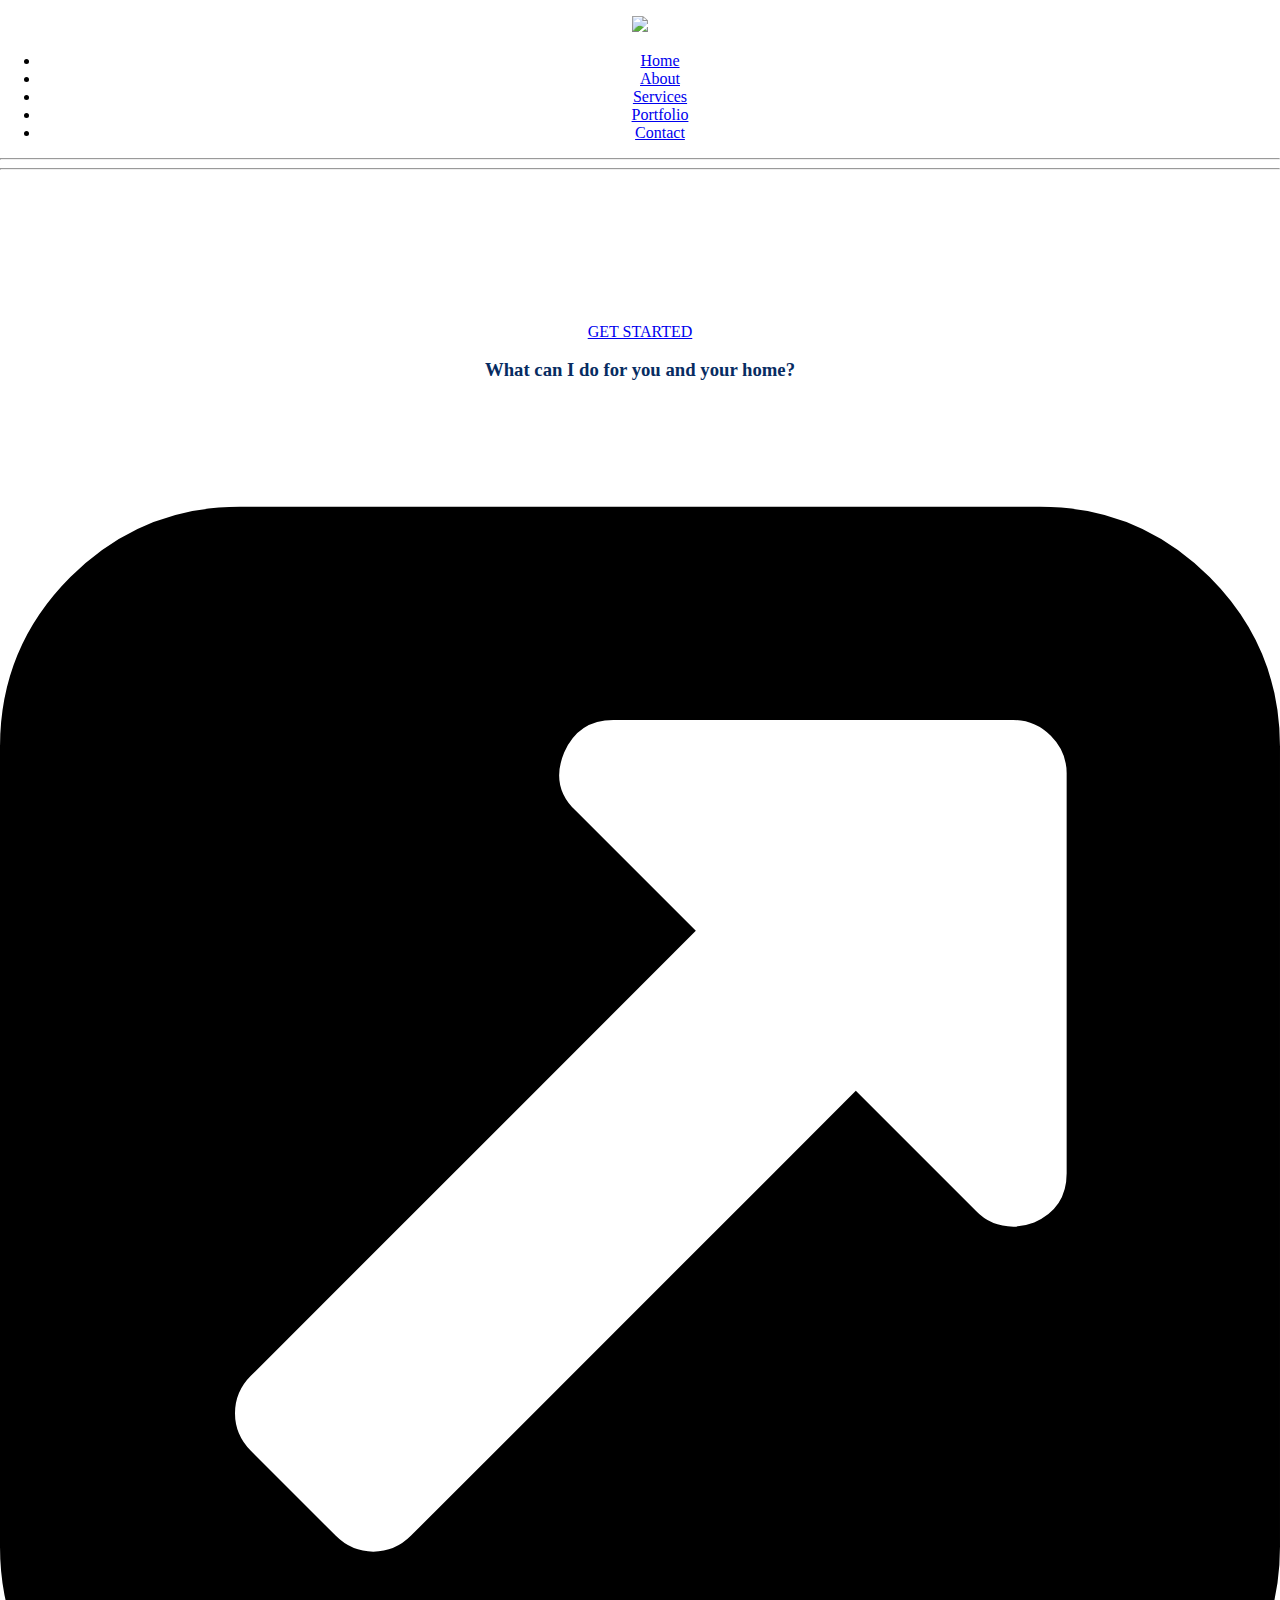
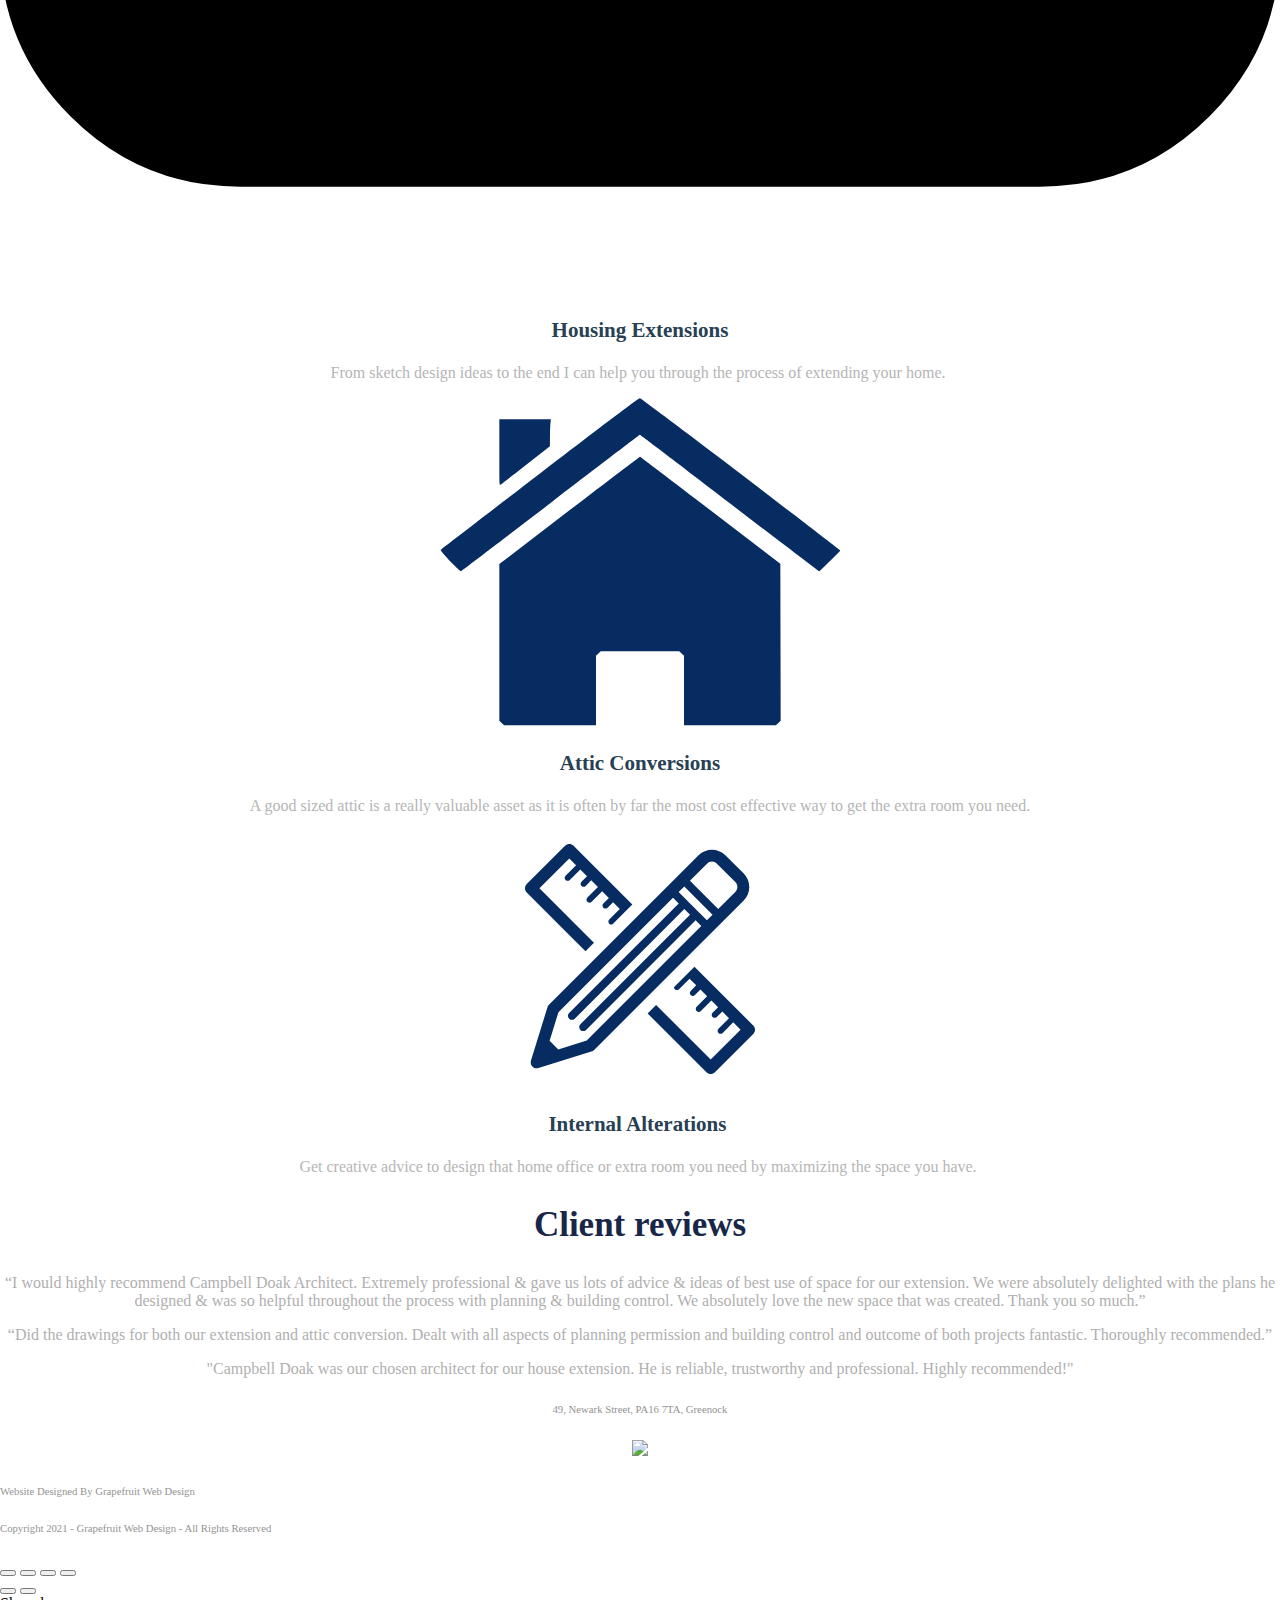
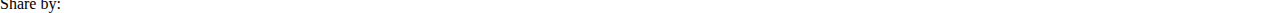
==== commit 7b4e3b27: "Add files via upload" ====
--- a/index.html
+++ b/index.html
@@ -42,18 +42,18 @@
     window.Parameters = window.Parameters || {
         AjaxContainer: 'div.dmBody',
         WrappingContainer: 'div.dmOuter',
-        HomeUrl: 'https://quibbles.multiscreensite.com/',
-        AccountUUID: '4abaf142aeaf4660a337f87da368b16c',
+        HomeUrl: 'https://cdoak-new.multiscreensite.com/',
+        AccountUUID: 'd9470201cff84b01ad72e1d73dddb044',
         SystemID: 'US_DIRECT_PRODUCTION',
-        SiteAlias: 'cc8032be',
-        SiteId: '2003908',
+        SiteAlias: '31b1954c',
+        SiteId: '2052502',
         SiteType: atob('RFVEQU9ORQ=='),
         ExternalUid: null,
         IsSiteMultilingual: false,
         InitialPostAlias: '',
         InitialDynamicItem: '',
         InitialPageAlias: 'home',
-        InitialPageUuid: 'da6c26b28962411b909a02d05855fe28',
+        InitialPageUuid: 'fb126aaaa67646c485224a278d71b2ce',
         InitialEncodedPageAlias: 'aG9tZQ==',
         CurrentPageUrl: '',
         IsCurrentHomePage: true,
@@ -62,7 +62,7 @@
         HomeLinkText: 'Back To Home',
         UseGalleryModule: false,
         CurrentThemeName: 'Layout Theme',
-        ThemeVersion: '1985',
+        ThemeVersion: '2105',
         DefaultPageAlias: '',
         RemoveDID: true,
         WidgetStyleID : null,
@@ -81,7 +81,7 @@
         StoreBaseUrl: '',
         StoreCleanUrl: true,
         StoreDisableScrolling: true,
-        NotificationSubDomain: 'cd-architecture-grapefruitweb',
+        NotificationSubDomain: 'null',
         HasCustomDomain: false,
         showCookieNotification: false,
         cookiesNotificationMarkup: 'null',
@@ -89,7 +89,7 @@
         isFastMigrationSite: false,
         sidebarPosition: 'NA',
         currentLanguage: 'en',
-        NavItems: 'W3sidGl0bGUiOiJIb21lIiwiYWxpYXMiOiJob21lIiwicGF0aCI6Ii8/[base64]/[base64]',
+        NavItems: '[base64]',
         errors: {
             general: 'There was an error connecting to the page.<br/> Make sure you are not offline.',
             password: 'Incorrect name/password combination',
@@ -98,7 +98,7 @@
         NavigationAreaParams: {
             ShowBackToHomeOnInnerPages: true,
             NavbarSize: -1,
-            NavbarLiveHomePage: 'https://quibbles.multiscreensite.com/',
+            NavbarLiveHomePage: 'https://cdoak-new.multiscreensite.com/',
             BlockContainerSelector: '.dmBody',
             NavbarSelector: '#dmNav:has(a)',
             SubNavbarSelector: '#subnav_main'
@@ -234,7 +234,7 @@
 <meta http-equiv="Content-type" content="text/html;charset=utf-8">
 <meta charset="utf-8">
 
-<link rel="canonical" href="http://quibbles.multiscreensite.com/">
+<link rel="canonical" href="http://cdoak-new.multiscreensite.com/">
 
 <meta id="view" name="viewport"
       content=", initial-scale=1, minimum-scale=1, maximum-scale=1, user-scalable=0, viewport-fit=cover"/>
@@ -245,7 +245,7 @@
 
 <!--Add favorites icons-->
 
-<link rel="icon" type="image/x-icon" href="https://static-cdn.multiscreensite.com/runtime/favicon_d1_res.ico"/>
+<link rel="icon" type="image/x-icon" href="https://irp-cdn.multiscreensite.com/31b1954c/site_favicon_16_1613252496792.ico"/>
 
 <!-- End favorite icons -->
 
@@ -346,25 +346,27 @@
 
 
 
-<link type="text/css" rel="stylesheet" href="https://fonts.googleapis.com/css?family=Roboto:100,200,300,400,500,600,700,800,900,100italic,200italic,300italic,400italic,500italic,600italic,700italic,800italic,900italic|Montserrat:100,200,300,400,500,600,700,800,900,100italic,200italic,300italic,400italic,500italic,600italic,700italic,800italic,900italic|Poppins:100,200,300,400,500,600,700,800,900,100italic,200italic,300italic,400italic,500italic,600italic,700italic,800italic,900italic|Source+Sans+Pro:100,200,300,400,500,600,700,800,900,100italic,200italic,300italic,400italic,500italic,600italic,700italic,800italic,900italic&amp;subset=latin-ext&amp;display=swap"  />
-
-
-<link rel="stylesheet" type="text/css" href="https://static-cdn.multiscreensite.com/mnlt/production/1555/_dm/s/rt/dist/css/css-font-package-v2.min.css" />
+<link type="text/css" rel="stylesheet" href="https://fonts.googleapis.com/css?family=Roboto:100,200,300,400,500,600,700,800,900,100italic,200italic,300italic,400italic,500italic,600italic,700italic,800italic,900italic|Montserrat:100,200,300,400,500,600,700,800,900,100italic,200italic,300italic,400italic,500italic,600italic,700italic,800italic,900italic|Poppins:100,200,300,400,500,600,700,800,900,100italic,200italic,300italic,400italic,500italic,600italic,700italic,800italic,900italic&amp;subset=latin-ext&amp;display=swap"  />
+
+
+<link rel="stylesheet" type="text/css" href="https://static-cdn.multiscreensite.com/mnlt/production/1592/_dm/s/rt/dist/css/css-font-package-v2.min.css" />
 
 
 
 <!-- RT CSS Include d-css-runtime-desktop-one-package-new-->
-<link rel="stylesheet" type="text/css" href="https://static-cdn.multiscreensite.com/mnlt/production/1555/_dm/s/rt/dist/css/d-css-runtime-desktop-one-package-new.min.css" />
+<link rel="stylesheet" type="text/css" href="https://static-cdn.multiscreensite.com/mnlt/production/1592/_dm/s/rt/dist/css/d-css-runtime-desktop-one-package-new.min.css" />
 
 <!-- End of RT CSS Include -->
 
 
 
     
-       <link type="text/css" rel="stylesheet" href="https://irp-cdn.multiscreensite.com/WIDGET_CSS/production_1555/b7335f05cb21992245d201920748f56d.css" id="widgetCSS" />
-    
-
-
+       <link type="text/css" rel="stylesheet" href="https://irp-cdn.multiscreensite.com/WIDGET_CSS/production_1592/b7335f05cb21992245d201920748f56d.css" id="widgetCSS" />
+    
+
+
+<!-- Support `img` size attributes -->
+<style>img[width][height] {height: auto;}</style>
 
 <!-- This is populated in Ajax navigation -->
 <style id="pageAdditionalWidgetsCss" type="text/css">
@@ -374,7 +376,7 @@
 
 
 <!-- Site CSS -->
-<link type="text/css" rel="stylesheet" href="//irp-cdn.multiscreensite.com/cc8032be/files/cc8032be_1.min.css?v=12" id="siteGlobalCss" />
+<link type="text/css" rel="stylesheet" href="//irp-cdn.multiscreensite.com/31b1954c/files/31b1954c_1.min.css?v=7" id="siteGlobalCss" />
 
 
 <style id="customWidgetStyle" type="text/css">
@@ -389,7 +391,7 @@
 
 
 <!-- Page CSS -->
-<link type="text/css" rel="stylesheet" href="//irp-cdn.multiscreensite.com/cc8032be/files/cc8032be_home_1.min.css?v=12" id="homeCssLink" />
+<link type="text/css" rel="stylesheet" href="//irp-cdn.multiscreensite.com/31b1954c/files/31b1954c_home_1.min.css?v=7" id="homeCssLink" />
 
 <style id="pagestyle" type="text/css">
     
@@ -408,7 +410,7 @@
 
 
     <style id="globalFontSizeStyle" type="text/css">
-        .font-size-30, .size-30, .size-30 > font { font-size: 30px !important; }.font-size-10, .size-10, .size-10 > font { font-size: 10px !important; }.font-size-14, .size-14, .size-14 > font { font-size: 14px !important; }.font-size-10, .size-10, .size-10 > font { font-size: 10px !important; }.font-size-14, .size-14, .size-14 > font { font-size: 14px !important; }.font-size-10, .size-10, .size-10 > font { font-size: 10px !important; }.font-size-10, .size-10, .size-10 > font { font-size: 10px !important; }.font-size-10, .size-10, .size-10 > font { font-size: 10px !important; }.font-size-10, .size-10, .size-10 > font { font-size: 10px !important; }.font-size-10, .size-10, .size-10 > font { font-size: 10px !important; }.font-size-10, .size-10, .size-10 > font { font-size: 10px !important; }
+        .font-size-21, .size-21, .size-21 > font { font-size: 21px !important; }.font-size-21, .size-21, .size-21 > font { font-size: 21px !important; }.font-size-21, .size-21, .size-21 > font { font-size: 21px !important; }.font-size-21, .size-21, .size-21 > font { font-size: 21px !important; }.font-size-21, .size-21, .size-21 > font { font-size: 21px !important; }.font-size-21, .size-21, .size-21 > font { font-size: 21px !important; }.font-size-35, .size-35, .size-35 > font { font-size: 35px !important; }.font-size-35, .size-35, .size-35 > font { font-size: 35px !important; }
     </style>
     <style id="pageFontSizeStyle" type="text/css">
     </style>
@@ -432,6 +434,7 @@
     window.customWidgetsFunctions = {};
     window.customWidgetsStrings = {};
     window.collections = {};
+    window.currentLanguage = "ENGLISH"
 </script>
 <script>
                 window.collections = JSON.parse(decodeURIComponent(escape(atob("e30="))));
@@ -441,14 +444,14 @@
 
 <script type="text/javascript">
 
-    var version = "6.4.0";
-    var build = "2021-01-06T07_52_03";
+    var version = "6.6.5";
+    var build = "2021-02-11T07_50_36";
 
     function buildEditorParent() {
         window.isMultiScreen = true;
         window.editorParent = {};
         window.previewParent = {};
-        window.assetsCacheQueryParam = "?version=2021-01-06T07_52_03";
+        window.assetsCacheQueryParam = "?version=2021-02-11T07_50_36";
         try {
             var _p = window.parent;
             if (_p && _p.document && _p.$ && _p.$.dmfw) {
@@ -525,15 +528,14 @@
     rtCommonProps["ecommerce.ecwid.script"] = 'https://app.multiscreenstore.com/script.js';
     rtCommonProps["feature.flag.mappy.kml"] =false;
     rtCommonProps["common.resources.dist.cdn"]=true;
-    rtCommonProps["common.build.dist.folder"]='production/1555';
+    rtCommonProps["common.build.dist.folder"]='production/1592';
     rtCommonProps["common.resources.cdn.host"]='https://static-cdn.multiscreensite.com';
-    rtCommonProps["common.resources.folder"]='https://static-cdn.multiscreensite.com/mnlt/production/1555';
+    rtCommonProps["common.resources.folder"]='https://static-cdn.multiscreensite.com/mnlt/production/1592';
     rtCommonProps["import.images.storage.useImageCDN"]=true;
     rtCommonProps["feature.flag.runtime.photoswipe.fix"]=true;
     rtCommonProps["feature.flag.runtime.newAnimation.enabled"]=true;
     rtCommonProps["feature.flag.runtime.newAnimation.respectCssAnimationProps.enabled"]=true;
     rtCommonProps['feature.flag.runtime.high-nav-menu.enabled']=true;
-    rtCommonProps["feature.flag.videoRefresh.refactor"]=true;
     rtCommonProps["feature.flag.sites.google.analytics.gtag"]=true;
     
     rtCommonProps['common.mapsProvider'] = 'mapbox';
@@ -561,10 +563,10 @@
     rtCommonProps["custom.widget.new.runtime.enabled"]=true;
 
 </script>
-<script src="https://static-cdn.multiscreensite.com/mnlt/production/1555/_dm/s/rt/dist/scripts/d-js-runtime-one-package.min.js" ></script>
+<script src="https://static-cdn.multiscreensite.com/mnlt/production/1592/_dm/s/rt/dist/scripts/d-js-runtime-one-package.min.js" ></script>
 <!-- End of HEAD RT JS Include -->
-<script src="https://static-cdn.multiscreensite.com/mnlt/production/1555/_dm/s/rt/dist/scripts/d-js-one-runtime-layouts-package.min.js" ></script>
-<script src="https://static-cdn.multiscreensite.com/mnlt/production/1555/_dm/s/rt/dist/scripts/d-js-one-runtime-layouts-desktop.min.js" ></script>
+<script src="https://static-cdn.multiscreensite.com/mnlt/production/1592/_dm/s/rt/dist/scripts/d-js-one-runtime-layouts-package.min.js" ></script>
+<script src="https://static-cdn.multiscreensite.com/mnlt/production/1592/_dm/s/rt/dist/scripts/d-js-one-runtime-layouts-desktop.min.js" ></script>
 <script>jQuery.DM.updateWidthAndHeight();
 $(window).resize(function () {
     
@@ -592,8 +594,8 @@
 
 
 
-
-  <meta name="twitter:card" content="summary"/>
+
+  <meta name="twitter:card" content="summary"/>
 
 
 
@@ -773,52 +775,40 @@
             
             <div class="dm_wrapper standard-var5 widgetStyle-3 standard">
                  <div dmwrapped="true" id="1901957768" class="dm-home-page" themewaschanged="true"> <div dmtemplateid="StandardLayoutMultiD" class="standardHeaderLayout dm-bfs dm-layout-home hasAnimations rows-1200 hasStickyHeader hamburger-reverse dmPageBody d-page-1716942098 dmFreeHeader" id="dm-outer-wrapper" data-page-class="1716942098" data-buttonstyle="ROUND_SIDES" data-soch="true" data-background-size="cover" data-background-attachment="fixed" data-background-repeat="no-repeat" data-background-position="50% 0%" data-background-hide-inner="true" data-background-fullbleed="false" data-background-parallax-selector=".dmSectionParallex" data-background-parallax-speed="0.2"> <div id="dmStyle_outerContainer" class="dmOuter"> <div id="dmStyle_innerContainer" class="dmInner"> <div class="dmLayoutWrapper standard-var dmStandardDesktop"> <ul class="dmn dmLayoutNav hiddenNavPlaceHolder navPlaceHolder dmDisplay_None"></ul> 
- <div> <div id="iscrollBody"> <div id="site_content"> <div class="dmHeaderContainer fHeader d-header-wrapper"> <div id="hcontainer" class="u_hcontainer dmHeader p_hfcontainer" freeheader="true" headerlayout="b58ba5b5703b4cd7b5f5f7951565dc87===horizontal-layout-5" has-shadow="true" layout="78f5c343822e4eb3aac27f4ad5d13812===header"> <div dm:templateorder="85" class="dmHeaderResp dmHeaderStack noSwitch" id="1709005236"> <div class="dmRespRow dmDefaultListContentRow u_1861705244" style="text-align:center" id="1861705244"> <div class="dmRespColsWrapper" id="1914255413"> <div class="u_1677919435 small-12 dmRespCol large-4 medium-4" id="1677919435"> <div class="u_1011018909 imageWidget align-center" editablewidget="true" data-widget-type="image" id="1011018909" data-element-type="image"><img src="https://lirp-cdn.multiscreensite.com/cc8032be/dms3rep/multi/opt/f6611705-3cb1-4dec-86ec-20c6ecfc315b-c53e3477-320w.jpg" id="1456770677" class="" data-dm-image-path="https://irp-cdn.multiscreensite.com/cc8032be/dms3rep/multi/f6611705-3cb1-4dec-86ec-20c6ecfc315b-c53e3477.jpg" onerror="handleImageLoadError(this)"/></div> 
-</div> 
- <div class="u_1246161842 dmRespCol small-12 large-8 medium-8" id="1246161842"> <span id="1630001966"></span> 
- <nav class="u_1112353738 effect-bottom2 main-navigation unifiednav dmLinksMenu" role="navigation" layout-main="horizontal_nav_layout_1" layout-sub="submenu_horizontal_2" data-show-vertical-sub-items="HOVER" id="1112353738" dmle_extension="onelinksmenu" data-element-type="onelinksmenu" wr="true" icon="true" surround="true" adwords="" data-from-nav="true" data-sub-nav="true" data-nav-structure="HORIZONTAL" data-items="-1" custom-li-class="" custom-ul-class="" custom-a-class="" custom-inner-ul-class="" custom-nested-inner-ul-class="" custom-span-class="" navigation-id="unifiedNav" data-links-level="0" is-build-your-own="false"> <ul class="unifiednav__container  " data-auto="navigation-pages"> <li class=" unifiednav__item-wrap " data-auto="more-pages"> <a href="/" class="unifiednav__item  dmNavItemSelected  dmUDNavigationItem_00  " target="" data-target-page-alias="" data-auto="selected-page"> <span class="nav-item-text " data-link-text="
-                  
-         Home
-        
-                " data-auto="page-text-style">Home<span class="icon icon-angle-down"></span> 
+ <div> <div id="iscrollBody"> <div id="site_content"> <div class="dmHeaderContainer fHeader d-header-wrapper"> <div id="hcontainer" class="u_hcontainer dmHeader p_hfcontainer" freeheader="true" headerlayout="b58ba5b5703b4cd7b5f5f7951565dc87===horizontal-layout-5" has-shadow="true" layout="78f5c343822e4eb3aac27f4ad5d13812===header"> <div dm:templateorder="85" class="dmHeaderResp dmHeaderStack noSwitch" id="1709005236"> <div class="dmRespRow dmDefaultListContentRow u_1861705244" style="text-align:center" id="1861705244"> <div class="dmRespColsWrapper" id="1914255413"> <div class="u_1677919435 small-12 dmRespCol large-4 medium-4" id="1677919435"> <div class="u_1011018909 imageWidget align-center" editablewidget="true" data-widget-type="image" id="1011018909" data-element-type="image"><img src="https://lirp-cdn.multiscreensite.com/31b1954c/dms3rep/multi/opt/circle-cropped-320w.png" id="1456770677" class="" data-dm-image-path="https://irp-cdn.multiscreensite.com/31b1954c/dms3rep/multi/circle-cropped.png" data-hover-effect="none" onerror="handleImageLoadError(this)"/></div> 
+</div> 
+ <div class="u_1246161842 dmRespCol small-12 large-7 medium-7" id="1246161842"> <span id="1630001966"></span> 
+ <nav class="u_1112353738 effect-bottom2 main-navigation unifiednav dmLinksMenu" role="navigation" layout-main="horizontal_nav_layout_1" layout-sub="submenu_horizontal_2" data-show-vertical-sub-items="HOVER" id="1112353738" dmle_extension="onelinksmenu" data-element-type="onelinksmenu" data-nav-structure="HORIZONTAL" wr="true" icon="true" surround="true" adwords="" data-from-nav="true" data-sub-nav="true" data-items="-1" custom-li-class="" custom-ul-class="" custom-a-class="" custom-inner-ul-class="" custom-nested-inner-ul-class="" custom-span-class="" navigation-id="unifiedNav" data-links-level="0" is-build-your-own="true" data-build-your-own="[base64]"> <ul class="unifiednav__container  " data-auto="navigation-pages"> <li class=" unifiednav__item-wrap " data-auto="more-pages"> <a href="https://cdoak.grapefruitweb.com" class="unifiednav__item    " target="" data-target-page-alias=""> <span class="nav-item-text " data-link-text="Home" data-auto="page-text-style">Home<span class="icon icon-angle-down"></span> 
 </span> 
 </a> 
 </li> 
- <li class=" unifiednav__item-wrap " data-auto="more-pages"> <a href="/about" class="unifiednav__item  dmUDNavigationItem_010101436714  " target="" data-target-page-alias=""> <span class="nav-item-text " data-link-text="
-                  
-         About Me
-        
-                " data-auto="page-text-style">About Me<span class="icon icon-angle-down"></span> 
+ <li class=" unifiednav__item-wrap " data-auto="more-pages"> <a href="https://cdoak.grapefruitweb.com/about" class="unifiednav__item    " target="" data-target-page-alias=""> <span class="nav-item-text " data-link-text="About" data-auto="page-text-style">About<span class="icon icon-angle-down"></span> 
 </span> 
 </a> 
 </li> 
- <li class=" unifiednav__item-wrap " data-auto="more-pages"> <a href="/services" class="unifiednav__item  dmUDNavigationItem_010101357537  " target="" data-target-page-alias=""> <span class="nav-item-text " data-link-text="
-                  
-         Services
-        
-                " data-auto="page-text-style">Services<span class="icon icon-angle-down"></span> 
+ <li class=" unifiednav__item-wrap " data-auto="more-pages"> <a href="https://cdoak.grapefruitweb.com/services" class="unifiednav__item    " target="" data-target-page-alias=""> <span class="nav-item-text " data-link-text="Services" data-auto="page-text-style">Services<span class="icon icon-angle-down"></span> 
 </span> 
 </a> 
 </li> 
- <li class=" unifiednav__item-wrap " data-auto="more-pages"> <a href="/portfolio" class="unifiednav__item  dmUDNavigationItem_01010179399  " target="" data-target-page-alias=""> <span class="nav-item-text " data-link-text="
-                  
-         Portfolio
-        
-                " data-auto="page-text-style">Portfolio<span class="icon icon-angle-down"></span> 
+ <li class=" unifiednav__item-wrap " data-auto="more-pages"> <a href="https://cdoak.grapefruitweb.com/portfolio" class="unifiednav__item    " target="" data-target-page-alias=""> <span class="nav-item-text " data-link-text="Portfolio" data-auto="page-text-style">Portfolio<span class="icon icon-angle-down"></span> 
 </span> 
 </a> 
 </li> 
- <li class=" unifiednav__item-wrap " data-auto="more-pages"> <a href="/contact" class="unifiednav__item  dmUDNavigationItem_010101943230  " target="" data-target-page-alias=""> <span class="nav-item-text " data-link-text="
-                  
-         Contact Me
-        
-                " data-auto="page-text-style">Contact Me<span class="icon icon-angle-down"></span> 
+ <li class=" unifiednav__item-wrap " data-auto="more-pages"> <a href="https://cdoak.grapefruitweb.com/contact" class="unifiednav__item    " target="" data-target-page-alias=""> <span class="nav-item-text " data-link-text="Contact" data-auto="page-text-style">Contact<span class="icon icon-angle-down"></span> 
 </span> 
 </a> 
 </li> 
 </ul> 
 </nav> 
 </div> 
+ <div class="u_1891978969 dmRespCol small-12 large-1 medium-1" id="1891978969"> <div class="u_1631117472 align-center text-align-center dmSocialHub" id="1631117472" dmle_extension="social_hub" data-element-type="social_hub" wr="true" networks="" icon="true" surround="true" adwords=""> <div class="socialHubWrapper"> <div class="socialHubInnerDiv "> <a href="https://www.facebook.com/CDoakArchitect/" target="_blank" dmle_dont_remove="target" dm_dont_rewrite_url="true"> <span class="dmSocialFacebook dm-social-icons-facebook oneIcon socialHubIcon style4" data-hover-effect=""></span> 
+</a> 
+ <a href="https://www.instagram.com/campbelldoak" target="_blank" dmle_dont_remove="target" dm_dont_rewrite_url="true"> <span class="dmSocialInstagram dm-social-icons-instagram oneIcon socialHubIcon style4" data-hover-effect=""></span> 
+</a> 
+</div> 
+</div> 
+</div> 
+</div> 
 </div> 
 </div> 
 </div> 
@@ -832,89 +822,84 @@
 </div> 
 </div> 
 </div> 
- <div dmwrapped="true" id="1901957768" class="dmBody u_dmStyle_template_home dm-home-page" themewaschanged="true"> <div id="allWrapper" class="allWrapper"><!-- navigation placeholders --> <div id="dm_content" class="dmContent"> <div dm:templateorder="170" class="dmHomeRespTmpl mainBorder dmRespRowsWrapper dmFullRowRespTmpl" id="1716942098"> <div class="u_1822327261 dmRespRow hasBackgroundOverlay" style="text-align: center;" id="1822327261"> <div class="dmRespColsWrapper" id="1606310554"> <div class="dmRespCol small-12 medium-6 large-6" id="1365770525"> <h1 class="u_1569796408 dmNewParagraph" id="1569796408" style="transition: opacity 1s ease-in-out; display: block;" data-uialign="center" data-element-type="paragraph"><font color="#ffffff" style="" class="lh-1 font-size-30">Always designing with you in mind</font></h1> <h4 class="u_1970042021 dmNewParagraph" id="1970042021" data-uialign="center" style="display: block; transition: none 0s ease 0s;" data-element-type="paragraph"><font style="color: rgb(255, 255, 255);">Inverclyde-based architect specialising in residential projects, house extensions,&nbsp;alterations etc.</font></h4> <a data-display-type="block" class="u_1713545169 align-center dmButtonLink dmWidget dmWwr default dmOnlyButton dmDefaultGradient" file="false" href="/" id="1713545169" data-element-type="dButtonLinkId"> <span class="iconBg" id="1853084983"> <span class="icon hasFontIcon icon-star" id="1968492978"></span> 
+ <div dmwrapped="true" id="1901957768" class="dmBody u_dmStyle_template_home dm-home-page" themewaschanged="true"> <div id="allWrapper" class="allWrapper"><!-- navigation placeholders --> <div id="dm_content" class="dmContent"> <div dm:templateorder="170" class="dmHomeRespTmpl mainBorder dmRespRowsWrapper dmFullRowRespTmpl" id="1716942098"> <div class="u_1573188641 dmRespRow hasBackgroundOverlay" style="text-align: center;" id="1573188641"> <div class="dmRespColsWrapper" id="1655318578"> <div class="dmRespCol small-12 medium-6 large-6" id="1926582393"> <div class="u_1867553581 dmNewParagraph" id="1867553581" style="transition:opacity 1s ease-in-out;display:block;line-height:initial;" data-uialign="center" data-element-type="paragraph" data-version="5"> <h2><span style="display: initial; color: rgb(255, 255, 255);">Always designing with you in mind</span></h2> 
+</div> <div class="u_1962841573 dmNewParagraph" id="1962841573" data-uialign="left" style="display:block;line-height:initial;" data-element-type="paragraph" data-version="5"> <h4><span style="color: rgb(255, 255, 255); font-weight: normal; display: initial;">Inverclyde based architect specialising in residential projects, house extensions, conversions and alterations to existing houses.</span></h4> 
+ <h4 class="text-align-left" style="line-height: 1.5;"><span style="display: initial;"><br/></span></h4> 
+</div> <a data-display-type="block" class="u_1266105387 align-center dmButtonLink dmWidget dmWwr default dmOnlyButton dmDefaultGradient" file="false" href="/" id="1266105387" data-element-type="dButtonLinkId"> <span class="iconBg" id="1191806828"> <span class="icon hasFontIcon icon-star" id="1478331608"></span> 
 </span> 
- <span class="text" id="1180880166">GET IN TOUCH</span> 
+ <span class="text" id="1709194618">GET STARTED</span> 
 </a> 
 </div> 
- <div class="dmRespCol small-12 medium-6 large-6" id="1354672786"> <span id="1867241672"></span> 
- <div class="dmSpacer" id="1311844113" data-element-type="spacer"></div> 
-</div> 
-</div> 
-</div> 
- <div class="u_1643161389 dmRespRow" style="text-align: center;" id="1643161389"> <div class="dmRespColsWrapper" id="1027738629"> <div class="dmRespCol small-12 medium-12 large-12" id="1135326539"> <div class="u_1736578738 dmNewParagraph" id="1736578738" style="transition:opacity 1s ease-in-out;line-height:initial;" data-uialign="center" data-element-type="paragraph" data-version="5"> <h2 class="text-align-center m-text-align-center"><span style="display: initial;">What can I do for you and your home?</span></h2> 
+ <div class="dmRespCol small-12 medium-6 large-6" id="1015179359"> <span id="1355931085"></span> 
+ <div class="dmSpacer" id="1229636014" data-element-type="spacer"></div> 
+</div> 
+</div> 
+</div> 
+ <div class="u_1706482020 dmRespRow" style="text-align: center;" id="1706482020"> <div class="dmRespColsWrapper" id="1368533728"> <div class="dmRespCol small-12 medium-12 large-12" id="1622679387"> <div class="u_1151327908 dmNewParagraph" id="1151327908" style="transition:opacity 1s ease-in-out;line-height:initial;" data-uialign="center" data-element-type="paragraph" data-version="5"> <h3 class="text-align-center"><span style="display: initial; color: rgb(7, 44, 98);">What can I do for you and your home?</span></h3> 
 </div></div> 
 </div> 
 </div> 
- <div class="u_1043364423 dmRespRow" style="text-align: center;" id="1043364423"> <div class="dmRespColsWrapper" id="1256512190"> <div class="dmRespCol small-12 u_1352428056 medium-4 large-4" id="1352428056"> <span id="1432987387"></span> 
- <div class="u_1092675543 graphicWidget" editablewidget="true" data-widget-type="graphic" id="1092675543" data-element-type="graphic"> <svg xmlns="http://www.w3.org/2000/svg" viewbox="0 0 1792 1792" id="1506289877" class="svg u_1506289877" data-icon-name="fa-external-link"> <path fill="inherit" d="M1408 928v320q0 119-84.5 203.5t-203.5 84.5h-832q-119 0-203.5-84.5t-84.5-203.5v-832q0-119 84.5-203.5t203.5-84.5h704q14 0 23 9t9 23v64q0 14-9 23t-23 9h-704q-66 0-113 47t-47 113v832q0 66 47 113t113 47h832q66 0 113-47t47-113v-320q0-14 9-23t23-9h64q14 0 23 9t9 23zM1792 64v512q0 26-19 45t-45 19-45-19l-176-176-652 652q-10 10-23 10t-23-10l-114-114q-10-10-10-23t10-23l652-652-176-176q-19-19-19-45t19-45 45-19h512q26 0 45 19t19 45z"></path> 
+ <div class="u_1433104738 dmRespRow" style="text-align: center;" id="1433104738"> <div class="dmRespColsWrapper" id="1710994697"> <div class="dmRespCol small-12 u_1972878410 medium-4 large-4" id="1972878410"> <span id="1769692694"></span> 
+ <div class="u_1176183008 graphicWidget" editablewidget="true" data-widget-type="graphic" id="1176183008" data-element-type="graphic"> <svg xmlns="http://www.w3.org/2000/svg" viewbox="0 0 1536 1792" id="1944295764" class="svg u_1944295764" data-icon-name="fa-external-link-square"> <path fill="inherit" d="M1280 928v-480q0-26-19-45t-45-19h-480q-42 0-59 39-17 41 14 70l144 144-534 534q-19 19-19 45t19 45l102 102q19 19 45 19t45-19l534-534 144 144q18 19 45 19 12 0 25-5 39-17 39-59zM1536 416v960q0 119-84.5 203.5t-203.5 84.5h-960q-119 0-203.5-84.5t-84.5-203.5v-960q0-119 84.5-203.5t203.5-84.5h960q119 0 203.5 84.5t84.5 203.5z"></path> 
 </svg> 
 </div> 
- <div class="u_1096259395 dmNewParagraph" id="1096259395" data-uialign="center" style="display: block; text-align: center;" data-element-type="paragraph" data-version="5"> <h3 class="text-align-center m-text-align-center"><span style="display: initial;">Housing Extensions</span></h3> 
-</div> <div class="u_1277671217 dmNewParagraph" data-dmtmpl="true" id="1277671217" data-uialign="center" style="transition: opacity 1s ease-in-out 0s; text-align: center;" data-version="5"><p class="m-text-align-center text-align-center"><span style="color: rgb(181, 181, 181); display: initial;">From sketch design ideas to the end I can help you through the process of extending your home. Guiding you through the permissions required, etc.</span></p></div> <a data-display-type="block" class="u_1337494238 align-center dmButtonLink dmWidget dmWwr default dmOnlyButton dmDefaultGradient" file="false" href="/" id="1337494238" data-element-type="dButtonLinkId"> <span class="iconBg" id="1716318267"> <span class="icon hasFontIcon icon-star" id="1074087432"></span> 
-</span> 
- <span class="text" id="1712155907">READ MORE</span> 
+ <div class="u_1780181004 dmNewParagraph" id="1780181004" data-uialign="center" style="display: block; text-align: center;" data-element-type="paragraph" data-version="5"> <h3 class="text-align-center m-text-align-center size-21"><span class="font-size-21" style="display: initial; font-weight: bold; color: rgb(40, 64, 83);">Housing Extensions</span></h3> 
+</div> <div class="u_1500747952 dmNewParagraph" data-dmtmpl="true" id="1500747952" data-uialign="center" style="transition: opacity 1s ease-in-out 0s; text-align: center;" data-version="5"><p class="m-text-align-center text-align-center"><span style="color: rgb(181, 181, 181); display: initial;">From sketch design ideas to the end I can help you through the process of extending your home.&nbsp;</span></p></div></div> 
+ <div class="dmRespCol small-12 u_1367300544 medium-4 large-4" id="1367300544"> <span id="1566398144"></span> 
+ <div class="u_1599500787 graphicWidget" editablewidget="true" data-widget-type="graphic" id="1599500787" data-element-type="graphic"> <svg xmlns="http://www.w3.org/2000/svg" xmlns:xlink="http://www.w3.org/1999/xlink" id="1890318919" width="400" height="327.3333333333333" viewbox="0, 0, 400,327.3333333333333" fill="#072c62" class="svg u_1890318919" data-icon-custom="true" data-icon-name="image2vector (1).svg"> <g id="svgg"> <path id="path0" d="M100.000 75.384 C 45.917 116.833,1.224 151.182,0.683 151.714 C -0.372 152.752,19.415 173.586,21.070 173.180 C 21.475 173.081,61.748 142.401,110.564 105.002 C 159.380 67.603,199.548 36.930,199.827 36.839 C 200.105 36.748,240.470 67.422,289.526 105.003 C 338.581 142.585,378.935 173.333,379.200 173.333 C 379.466 173.333,384.329 168.668,390.008 162.965 L 400.333 152.597 398.637 151.132 C 389.095 142.890,201.614 0.302,200.154 0.177 C 198.657 0.049,180.878 13.399,100.000 75.384 M59.333 54.415 C 59.333 87.302,59.341 87.491,60.660 86.581 C 61.390 86.078,72.772 77.267,85.954 67.000 L 109.922 48.333 109.961 38.931 C 109.982 33.760,110.193 27.685,110.428 25.431 L 110.857 21.333 85.095 21.333 L 59.333 21.333 59.333 54.415 M129.461 112.372 L 59.333 166.077 59.333 244.460 L 59.333 322.843 61.714 325.088 L 64.095 327.333 110.047 327.333 L 156.000 327.333 156.000 292.579 L 156.000 257.824 158.381 255.579 L 160.762 253.333 200.000 253.333 L 239.238 253.333 241.619 255.579 L 244.000 257.824 244.000 292.579 L 244.000 327.333 289.953 327.333 L 335.905 327.333 338.289 325.085 L 340.672 322.837 340.503 244.309 L 340.333 165.780 270.420 112.223 C 231.967 82.767,200.299 58.667,200.047 58.667 C 199.795 58.667,168.031 82.834,129.461 112.372 " stroke="none" fill="#072c62" fill-rule="evenodd"></path> 
+</g> 
+</svg> 
+</div> 
+ <div class="u_1744965474 dmNewParagraph" id="1744965474" data-uialign="center" style="display: block; text-align: center;" data-element-type="paragraph" data-version="5"> <h3 class="m-text-align-center text-align-center size-21"><span class="font-size-21" style="color: rgb(40, 64, 83); font-weight: bold; display: initial;">Attic Conversions</span></h3> 
+</div> <div class="u_1522619659 dmNewParagraph" data-dmtmpl="true" id="1522619659" data-uialign="center" style="transition: opacity 1s ease-in-out; display: block;" data-version="5"><p class="text-align-center"><span style="display: initial; color: rgb(181, 181, 181);">A good sized attic is a really valuable asset as it is often by far the most cost effective way to get the extra room you need.</span></p></div></div> 
+ <div class="dmRespCol small-12 u_1021746089 medium-4 large-4" id="1021746089"> <span id="1740306107"></span> 
+ <div class="u_1959500197 graphicWidget" editablewidget="true" data-widget-type="graphic" id="1959500197" data-element-type="graphic"> <svg xmlns="http://www.w3.org/2000/svg" xmlns:xlink="http://www.w3.org/1999/xlink" enable-background="new 0 0 256 256" height="256px" id="1172104620" version="1.1" viewbox="0 0 256 256" width="256px" xml:space="preserve" fill="#072c62" class="svg u_1172104620" data-icon-custom="true" data-icon-name="icon-design (1).svg"> <g> <g> <path clip-rule="evenodd" d="M213.354,24.191l18.407,18.407     c3.563,3.563,5.518,8.368,5.517,13.4c0,4.865-1.84,9.721-5.516,13.397L82.144,219.015c-0.799,0.799-1.766,1.323-2.787,1.576     L26.46,237.069c-3.149,0.98-6.499-0.777-7.48-3.928c-0.403-1.295-0.343-2.623,0.086-3.808l16.399-53.047     c0.297-0.966,0.816-1.8,1.483-2.467L186.557,24.191c3.694-3.693,8.549-5.541,13.399-5.541S209.662,20.498,213.354,24.191     L213.354,24.191z M37.611,209.753l8.639,8.638l28.461-8.866L189.283,94.952l-5.63-5.63L74.045,198.929     c-1.558,1.558-4.083,1.558-5.642,0c-1.558-1.559-1.558-4.084,0-5.642L178.012,83.68l-5.643-5.643L62.762,187.646     c-1.558,1.557-4.084,1.557-5.642,0c-1.558-1.559-1.558-4.084,0-5.642L166.729,72.396l-5.728-5.727L46.422,181.248L37.611,209.753     L37.611,209.753z M223.301,51.06l-18.407-18.408c-1.356-1.355-3.146-2.034-4.938-2.034s-3.582,0.678-4.938,2.034l-17.093,17.092     l28.283,28.282l17.092-17.092c1.313-1.313,2.057-3.078,2.057-4.936C225.357,54.139,224.614,52.374,223.301,51.06L223.301,51.06z      M172.285,55.386l-5.643,5.643c9.428,9.428,18.854,18.855,28.282,28.282l5.643-5.642L172.285,55.386z" fill="#072c62" fill-rule="evenodd"></path> 
+ <path clip-rule="evenodd" d="M14.752,53.085l38.333-38.333c2.336-2.336,6.125-2.336,8.461,0     l58.767,58.766l-19.785,19.788c-1.088,0.458-2.392,0.245-3.278-0.642c-1.168-1.168-1.168-3.062,0-4.231l10.527-10.527     l-6.691-6.691l-5.512,5.512c-1.168,1.168-3.062,1.168-4.23,0s-1.168-3.063,0-4.231l5.512-5.512l-6.691-6.691L79.636,70.819     c-1.168,1.168-3.063,1.168-4.231,0c-1.168-1.168-1.168-3.063,0-4.231l10.528-10.527l-6.691-6.691l-5.512,5.512     c-1.168,1.168-3.062,1.168-4.23,0c-1.169-1.168-1.169-3.063,0-4.231l5.511-5.512l-6.69-6.691L57.792,48.975     c-1.168,1.168-3.062,1.168-4.231,0c-1.168-1.168-1.168-3.063,0-4.231l10.528-10.528l-6.772-6.772L27.445,57.315l54.537,54.538     l-8.46,8.462l-58.77-58.769C12.416,59.21,12.416,55.421,14.752,53.085L14.752,53.085z M182.439,135.646l58.809,58.809     c2.337,2.336,2.337,6.125,0,8.461l-38.333,38.333c-2.336,2.336-6.125,2.336-8.461,0l-58.809-58.809l8.462-8.462l54.577,54.578     l29.871-29.871l-7.325-7.326l-10.527,10.527c-1.168,1.169-3.062,1.169-4.231,0c-1.168-1.168-1.168-3.062,0-4.23l10.527-10.527     l-6.69-6.691l-5.512,5.512c-1.168,1.168-3.063,1.168-4.231,0s-1.168-3.062,0-4.23l5.512-5.512l-6.691-6.691l-10.527,10.527     c-1.168,1.168-3.062,1.168-4.23,0s-1.168-3.062,0-4.23l10.527-10.528l-6.691-6.69l-5.512,5.512c-1.168,1.168-3.062,1.168-4.231,0     c-1.168-1.168-1.168-3.062,0-4.231l5.513-5.512l-6.691-6.691l-10.528,10.528c-1.168,1.168-3.062,1.168-4.23,0     c-0.561-0.561-0.852-1.289-0.875-2.022L182.439,135.646z" fill="#072c62" fill-rule="evenodd"></path> 
+</g> 
+</g> 
+</svg> 
+</div> 
+ <div class="u_1301860353 dmNewParagraph" id="1301860353" data-uialign="center" style="display: block; text-align: center;" data-element-type="paragraph" data-version="5"> <h3 class="m-text-align-center text-align-center size-21"><span class="font-size-21" style="color: rgb(40, 64, 83); font-weight: bold; display: initial;">Internal Alterations&nbsp;</span></h3> 
+</div> <div class="u_1494609030 dmNewParagraph" data-dmtmpl="true" id="1494609030" data-uialign="center" style="transition: opacity 1s ease-in-out; display: block;" data-version="5"><p class="text-align-center"><span style="color: rgb(181, 181, 181); display: initial;">Get creative advice to design that home office or extra room you need by maximizing the space you have.&nbsp;</span></p></div></div> 
+</div> 
+</div> 
+ <div class="u_1770609516 dmRespRow" id="1770609516"> <div class="dmRespColsWrapper" id="1625012322"> <div class="dmRespCol large-12 medium-12 small-12" id="1259660080"> <div class="u_1833078515 dmNewParagraph" id="1833078515" data-uialign="center" style="transition: opacity 1s ease-in-out 0s; line-height: initial; text-align: center;" data-element-type="paragraph" data-version="5"> <h2 class="text-align-center size-35"><span class="font-size-35" style="display: initial; font-weight: 600; color: rgb(24, 38, 72);">Client reviews</span></h2> 
+</div></div> 
+</div> 
+</div> 
+ <div class="u_1373865600 dmRespRow fullBleedChanged fullBleedMode" style="text-align: center;" id="1373865600" mode="1"> <div class="dmRespColsWrapper" id="1706437940"> <div class="u_1985455272 dmRespCol small-12 large-4 medium-4" id="1985455272"> <div data-element-type="spacer" class="u_1852919466 dmSpacer" id="1852919466"></div> 
+</div> 
+ <div class="u_1483106759 dmRespCol small-12 large-4 medium-4" id="1483106759"> <div class="dmRespRow u_1664284029" id="1664284029"> <div class="dmRespColsWrapper" id="1691427398"> <div class="u_1078091568 dmRespCol small-12 medium-12 large-12" id="1078091568"> <div class="u_1011918180 dmNewParagraph" data-dmtmpl="true" id="1011918180" data-uialign="center" style="transition: opacity 1s ease-in-out;" data-version="5"><p class="text-align-left"><span style="display: initial; color: rgb(176, 175, 175);">&ldquo;I would highly recommend Campbell Doak Architect. Extremely professional &amp; gave us lots of advice &amp; ideas of best use of space for our extension. We were absolutely delighted with the plans he designed &amp; was so helpful throughout the process with planning &amp; building control. We absolutely love the new space that was created. Thank you so much.&rdquo;</span></p></div></div> 
+</div> 
+</div> 
+</div> 
+ <div class="u_1069288620 dmRespCol small-12 large-4 medium-4" id="1069288620"> <div class="u_1509558811 dmRespRow" id="1509558811"> <div class="dmRespColsWrapper" id="1100250574"> <div class="u_1403997231 dmRespCol small-12 medium-12 large-12" id="1403997231"> <div class="u_1602320185 dmNewParagraph" data-dmtmpl="true" id="1602320185" data-uialign="center" style="transition: none 0s ease 0s; display: block; margin-top: 0px !important;" data-version="5"><p class="text-align-left"><span style="display: initial; color: rgb(176, 175, 175);">&ldquo;Did the drawings for both our extension and attic conversion. Dealt with all aspects of planning permission and building control and outcome of both projects fantastic. Thoroughly recommended.&rdquo;</span></p></div></div> 
+</div> 
+</div> 
+ <div class="u_1705675103 dmRespRow" id="1705675103"> <div class="dmRespColsWrapper" id="1558888286"> <div class="u_1976302095 dmRespCol small-12 medium-12 large-12" id="1976302095"> <div class="u_1578842842 dmNewParagraph" data-dmtmpl="true" id="1578842842" data-uialign="center" style="transition: none 0s ease 0s; display: block;" data-version="5"><p class="text-align-left"><span style="display: initial; color: rgb(176, 175, 175);">&quot;Campbell Doak was our chosen architect for our house extension. He is reliable, trustworthy and professional. Highly recommended!&quot;</span></p></div></div> 
+</div> 
+</div> 
+</div> 
+</div> 
+</div> 
+</div> 
+</div> 
+</div> 
+</div> 
+ <div class="dmFooterContainer"> <div id="fcontainer" class="u_fcontainer f_hcontainer dmFooter p_hfcontainer"> <div dm:templateorder="250" class="dmFooterResp generalFooter" id="1943048428"> <div class="dmRespRow u_1632155419" style="text-align: center;" id="1632155419"> <div class="dmRespColsWrapper" id="1253858808"> <div class="u_1063824722 dmRespCol small-12 medium-12 large-12" id="1063824722"> <div class="u_1769767723 dmNewParagraph" data-element-type="paragraph" id="1769767723" data-uialign="center" data-version="5" data-styletopreserve="{"background-image":""}" background-image":""}"="" style=""> <h6 class="text-align-center"><span style="font-weight: 300; display: initial; color: rgb(147, 147, 147);">49, Newark Street, PA16 7TA, Greenock</span><span style="display: initial;"><br/></span></h6> 
+</div> <div class="u_1901167991 imageWidget align-center" editablewidget="true" data-widget-type="image" id="1901167991" data-element-type="image"> <a href="/" id="1067941554"><img src="https://lirp-cdn.multiscreensite.com/31b1954c/dms3rep/multi/opt/circle-cropped-960w.png" id="1669146944" class="" data-dm-image-path="https://irp-cdn.multiscreensite.com/31b1954c/dms3rep/multi/circle-cropped.png" onerror="handleImageLoadError(this)"/></a> 
+</div> 
+ <div class="u_1782605715 dmNewParagraph" data-element-type="paragraph" id="1782605715" data-uialign="center" data-version="5" background-image":""}"="" style="transition: none 0s ease 0s; text-align: left; display: block;"> <h6 class="text-align-center"><span style="font-weight: 300; display: initial; color: rgb(147, 147, 147);">Website Designed By Grapefruit Web Design</span></h6> 
+ <h6 class="text-align-center"><span style="font-weight: 300; display: initial; color: rgb(147, 147, 147);">Copyright 2021 - Grapefruit Web Design - All Rights Reserved</span></h6> 
+</div> <div class="u_1970798802 align-center text-align-center dmSocialHub" id="1970798802" dmle_extension="social_hub" data-element-type="social_hub" wr="true" networks="" icon="true" surround="true" adwords=""> <div class="socialHubWrapper"> <div class="socialHubInnerDiv "> <a href="https://www.facebook.com/CDoakArchitect/" target="_blank" dmle_dont_remove="target" dm_dont_rewrite_url="true"> <span class="dmSocialFacebook dm-social-icons-facebook oneIcon socialHubIcon style2" data-hover-effect=""></span> 
 </a> 
-</div> 
- <div class="dmRespCol small-12 u_1619541211 medium-4 large-4" id="1619541211"> <span id="1931722074"></span> 
- <div class="u_1411767942 graphicWidget" editablewidget="true" data-widget-type="graphic" id="1411767942" data-element-type="graphic"> <svg xmlns="http://www.w3.org/2000/svg" viewbox="0 0 100 100" id="1925627389" class="svg u_1925627389" data-icon-name="li-house"> <path d="M81.7,38.8L50.6,18c-0.3-0.2-0.8-0.2-1.2,0L18.3,38.8c-0.4,0.3-0.6,0.7-0.4,1.2c0.1,0.4,0.5,0.7,1,0.7h9.3v40.5
-	c0,0.6,0.5,1,1,1h10.4h20.8h10.4c0.6,0,1-0.5,1-1V40.7h9.3c0.5,0,0.9-0.3,1-0.7C82.3,39.5,82.1,39,81.7,38.8z M40.7,80.1V51h18.7
-	v29.1H40.7z M70.8,38.6c-0.6,0-1,0.5-1,1v40.5h-8.3V50c0-0.6-0.5-1-1-1H39.6c-0.6,0-1,0.5-1,1v30.1h-8.3V39.6c0-0.6-0.5-1-1-1h-7
-	L50,20.1l27.7,18.5H70.8z"></path> 
-</svg> 
-</div> 
- <div class="u_1079933794 dmNewParagraph" id="1079933794" data-uialign="center" style="display: block; text-align: center;" data-element-type="paragraph" data-version="5"> <h3><span style="display: initial;">Attic Conversions</span></h3> 
-</div> <div class="u_1545230748 dmNewParagraph" data-dmtmpl="true" id="1545230748" data-uialign="center" style="transition: opacity 1s ease-in-out; display: block;" data-version="5"><p class="text-align-center"><span class="" style="color: rgb(181, 181, 181); display: initial;"><span style="color: rgb(181, 181, 181); display: initial;">A good sized attic with enough head height is a really valuable asset as it is often by far the most cost effective way to get the extra room you need.</span> 
-</span></p></div> <a data-display-type="block" class="u_1691293217 align-center dmButtonLink dmWidget dmWwr default dmOnlyButton dmDefaultGradient" file="false" href="/" id="1691293217" data-element-type="dButtonLinkId"> <span class="iconBg" id="1641591022"> <span class="icon hasFontIcon icon-star" id="1458440107"></span> 
-</span> 
- <span class="text" id="1583564317">READ MORE</span> 
-</a> 
-</div> 
- <div class="dmRespCol small-12 u_1374181731 medium-4 large-4" id="1374181731"> <span id="1649446551"></span> 
- <div class="u_1124797232 graphicWidget" editablewidget="true" data-widget-type="graphic" id="1124797232" data-element-type="graphic"> <svg xmlns="http://www.w3.org/2000/svg" viewbox="0 0 100 100" id="1209443337" class="svg u_1209443337" data-icon-name="business_rounded_clipboard_checkmark"> <path d="M65.77,49.89V22.66a6,6,0,0,0-5.95-5.95h-9v-.5a3.9,3.9,0,0,0-3.89-3.89h-9.7a3.9,3.9,0,0,0-3.89,3.89v.5h-9a6,6,0,0,0-5.95,5.95V71.28a6,6,0,0,0,5.95,6H45.71A19,19,0,1,0,65.77,49.89ZM35.88,16.21a1.3,1.3,0,0,1,1.3-1.3h9.7a1.3,1.3,0,0,1,1.3,1.3v3.6a1.3,1.3,0,0,1-1.3,1.3h-9.7a1.3,1.3,0,0,1-1.3-1.3ZM24.24,74.63a3.36,3.36,0,0,1-3.36-3.36V22.66a3.36,3.36,0,0,1,3.36-3.36h9v.5a3.9,3.9,0,0,0,3.89,3.89h9.7a3.9,3.9,0,0,0,3.89-3.89v-.5h9a3.36,3.36,0,0,1,3.36,3.36v27h-.49a19,19,0,0,0-16.13,9H29.69a1.3,1.3,0,1,0,0,2.59H45.2a19,19,0,0,0-.57,13.45ZM62.69,85.09A16.43,16.43,0,1,1,79.12,68.66,16.45,16.45,0,0,1,62.69,85.09Z"></path> 
- <path d="M65.77,49.89V22.66a6,6,0,0,0-5.95-5.95h-9v-.5a3.9,3.9,0,0,0-3.89-3.89h-9.7a3.9,3.9,0,0,0-3.89,3.89v.5h-9a6,6,0,0,0-5.95,5.95V71.28a6,6,0,0,0,5.95,6H45.71A19,19,0,1,0,65.77,49.89ZM35.88,16.21a1.3,1.3,0,0,1,1.3-1.3h9.7a1.3,1.3,0,0,1,1.3,1.3v3.6a1.3,1.3,0,0,1-1.3,1.3h-9.7a1.3,1.3,0,0,1-1.3-1.3ZM24.24,74.63a3.36,3.36,0,0,1-3.36-3.36V22.66a3.36,3.36,0,0,1,3.36-3.36h9v.5a3.9,3.9,0,0,0,3.89,3.89h9.7a3.9,3.9,0,0,0,3.89-3.89v-.5h9a3.36,3.36,0,0,1,3.36,3.36v27h-.49a19,19,0,0,0-16.13,9H29.69a1.3,1.3,0,1,0,0,2.59H45.2a19,19,0,0,0-.57,13.45ZM62.69,85.09A16.43,16.43,0,1,1,79.12,68.66,16.45,16.45,0,0,1,62.69,85.09Z"></path> 
- <path d="M29.69,37.3H54.37a1.3,1.3,0,0,0,0-2.59H29.69a1.3,1.3,0,0,0,0,2.59Z"></path> 
- <path d="M29.69,49.24H54.37a1.3,1.3,0,0,0,0-2.59H29.69a1.3,1.3,0,0,0,0,2.59Z"></path> 
- <path d="M58.39,77.52a4.1,4.1,0,0,1-2.92-1.21l-4.89-4.89a1.3,1.3,0,1,1,1.83-1.83l4.89,4.89a1.53,1.53,0,0,0,2.17,0L72.95,61a1.3,1.3,0,0,1,1.83,1.83L61.31,76.31A4.1,4.1,0,0,1,58.39,77.52Z"></path> 
-</svg> 
-</div> 
- <div class="u_1710445745 dmNewParagraph" id="1710445745" data-uialign="center" style="display: block; text-align: center;" data-element-type="paragraph" data-version="5"> <h3><span style="display: initial;">Planning Permission</span></h3> 
-</div> <div class="u_1925993608 dmNewParagraph" data-dmtmpl="true" id="1925993608" data-uialign="center" style="transition: opacity 1s ease-in-out; display: block;" data-version="5"><p class="text-align-center"><span class="" style="color: rgb(181, 181, 181); display: initial;"><span style="color: rgb(181, 181, 181); display: initial;">Planning Permission is required for many external alterations to your home. I can advise on what sort of permission is required and then submit an application on your behalf.</span> 
-</span></p></div> <a data-display-type="block" class="u_1554392405 align-center dmButtonLink dmWidget dmWwr default dmOnlyButton dmDefaultGradient" file="false" href="/" id="1554392405" data-element-type="dButtonLinkId"> <span class="iconBg" id="1287568700"> <span class="icon hasFontIcon icon-star" id="1880519509"></span> 
-</span> 
- <span class="text" id="1188045430">READ MORE</span> 
-</a> 
-</div> 
-</div> 
-</div> 
- <div class="dmRespRow u_1055445007" style="text-align: center;" id="1055445007"> <div class="dmRespColsWrapper" id="1452299954"> <div class="dmRespCol small-12 u_1256684146 medium-12 large-12" id="1256684146"> <h3 class="u_1302692048 dmNewParagraph" id="1302692048" data-uialign="center" data-element-type="paragraph"><div style="text-align: left;"><font color="#284053"><span style="font-size: 40px;"><b>My clients say</b></span></font></div></h3></div> 
-</div> 
-</div> 
- <div class="u_1479808426 dmRespRow mobile-columns-reversed" style="text-align: center;" id="1479808426"> <div class="dmRespColsWrapper" id="1417867242"> <div class="u_1481653533 dmRespCol small-12 large-6 medium-6" id="1481653533"> <span id="1429423073"></span> 
-</div> 
- <div class="u_1338184637 dmRespCol small-12 large-3 medium-3" id="1338184637"> <span id="1820642072"></span> 
- <div class="u_1306324696 dmNewParagraph" data-dmtmpl="true" id="1306324696" data-uialign="center" style="transition: opacity 1s ease-in-out;"><div style="text-align: left;"><font color="#aeaeae"><i>&ldquo;I would highly recommend Campbell Doak Architect. Extremely professional &amp; gave us lots of advice &amp; ideas of best use of space for our extension. We were absolutely delighted with the plans he designed &amp; was so helpful throughout the process with planning &amp; building control. We absolutely love the new space that was created. Thank you so much.&rdquo;</i></font></div></div></div> 
- <div class="u_1737107541 dmRespCol small-12 large-3 medium-3" id="1737107541"> <span id="1563275354"></span> 
- <div class="u_1961549213 dmNewParagraph" data-dmtmpl="true" id="1961549213" data-uialign="left" style="transition: opacity 1s ease-in-out;"><div style="text-align: left;"><font color="#aeaeae"><i>&ldquo;Did the drawings for both our extension and attic conversion. Dealt with all aspects of planning permission and building control and outcome of both projects fantastic. Thoroughly recommended.&rdquo;</i></font></div></div> <div class="u_1235605668 dmNewParagraph" data-dmtmpl="true" id="1235605668" data-uialign="left" style="transition: opacity 1s ease-in-out;"><div style="text-align: left;"><font color="#aeaeae"><i>&quot;Campbell Doak was our chosen architect for our house extension. He is reliable, trustworthy and professional. Highly recommended!&quot;</i></font></div></div></div> 
-</div> 
-</div> 
-</div> 
-</div> 
-</div> 
-</div> 
- <div class="dmFooterContainer"> <div id="fcontainer" class="u_fcontainer f_hcontainer dmFooter p_hfcontainer"> <div dm:templateorder="250" class="dmFooterResp generalFooter" id="1943048428"> <div class="u_1632155419 dmRespRow" style="text-align: center;" id="1632155419"> <div class="dmRespColsWrapper" id="1253858808"> <div class="u_1063824722 dmRespCol small-12 medium-12 large-12" id="1063824722"> <h6 class="u_1293552929 dmNewParagraph" data-element-type="paragraph" id="1293552929" data-uialign="center" style="transition: none;"><font style="color: rgb(234, 234, 234);"></font><span style="font-weight: 300;"><div style="">49, Newark Street, PA16 7TA, Greenock,<br/></div></span><div><font style="color: rgb(234, 234, 234);"></font></div></h6> <div class="u_1126315667 imageWidget align-center" editablewidget="true" data-element-type="image" data-widget-type="image" id="1126315667"> <a id="1507698183" class="" target="_blank" dm_dont_rewrite_url="false" href="https://arb.org.uk" file="false"><img src="https://lirp-cdn.multiscreensite.com/cc8032be/dms3rep/multi/opt/arb_black_logo-960w.png" alt="" id="1313307021" class="" data-dm-image-path="https://irp-cdn.multiscreensite.com/cc8032be/dms3rep/multi/arb_black_logo.png" onerror="handleImageLoadError(this)"/></a> 
-</div> 
- <div class="dmNewParagraph" data-dmtmpl="true" data-element-type="paragraph" data-version="5" id="1711228148" style="transition: opacity 1s ease-in-out 0s;" data-uialign="center"><p class="m-size-10 text-align-center size-14"><span class="m-font-size-10 font-size-14" style="display: initial;">ARB Registered Architect</span></p></div> 
- <div class="u_1970798802 align-center text-align-center dmSocialHub" id="1970798802" dmle_extension="social_hub" data-element-type="social_hub" wr="true" networks="" icon="true" surround="true" adwords=""> <div class="socialHubWrapper"> <div class="socialHubInnerDiv "> <a href="https://facebook.com/CDoakArchitect/" target="_blank" dmle_dont_remove="target" dm_dont_rewrite_url="true"> <span class="dmSocialFacebook dm-social-icons-facebook oneIcon socialHubIcon style2" data-hover-effect=""></span> 
-</a> 
- <a href="https://web.whatsapp.com/send?phone=+44 7779 777234" target="_blank" dmle_dont_remove="target" dm_dont_rewrite_url="true"> <span class="dmSocialWhatsapp dm-social-icons-whatsapp oneIcon socialHubIcon style2" data-hover-effect=""></span> 
+ <a href="https://www.instagram.com/campbelldoak" target="_blank" dmle_dont_remove="target" dm_dont_rewrite_url="true"> <span class="dmSocialInstagram dm-social-icons-instagram oneIcon socialHubIcon style2" data-hover-effect=""></span> 
 </a> 
  <a href="mailto:campbell@cdarchitect.co.uk" dmle_dont_remove="target" dm_dont_rewrite_url="true"> <span class="dmSocialEmail dm-social-icons-email oneIcon socialHubIcon style2" data-hover-effect=""></span> 
 </a> 
 </div> 
 </div> 
 </div> 
- <div class="dmNewParagraph" data-dmtmpl="true" data-element-type="paragraph" data-version="5" id="1978754427" style="transition: opacity 1s ease-in-out 0s;" data-uialign="center"><p class="m-size-10 text-align-center"><span style="display: initial;" class="m-font-size-10">Website designed by Grapefruit Web Design</span></p><p class="m-size-10 text-align-center"><span style="display: initial;" class="m-font-size-10">&copy; 2020 |&nbsp;</span><a href="https://www.grapefruitweb.com/" target="_blank" type="url" class="m-font-size-10" style="display: initial;">Grapefruit Web Design</a><span style="display: initial;" class="m-font-size-10">&nbsp;| All Rights Reserved</span></p></div> 
 </div> 
 </div> 
 </div> 
@@ -952,7 +937,7 @@
 
   <script async src="https://www.googletagmanager.com/gtag/js?id=UA-7265702-9"></script>
 	<script type="text/javascript" id="d_track_ga">
-	  _dm_gaq.siteAlias = 'cc8032be';
+	  _dm_gaq.siteAlias = '31b1954c';
 	  _dm_gaq.systemAggregatedGaqID = 'UA-7265702-9';
 	  _dm_gaq.externalGaqID = '';
 	  _dm_gaq.gaAggregatedEventAttributes = {
@@ -1020,7 +1005,7 @@
 window.dmsnowplow  = window.snowplow;
 
 dmsnowplow('newTracker', 'cf', 'd32hwlnfiv2gyn.cloudfront.net', { // Initialise a tracker
-  appId: 'cc8032be'
+  appId: '31b1954c'
 });
 
 dmsnowplow('trackPageView')
@@ -1116,7 +1101,7 @@
 </div>
 <div id="fb-root"
         data-locale="en"></div>
-<!-- Alias: cc8032be -->
+<!-- Alias: 31b1954c -->
 <div class="dmPopupMask" id="dmPopupMask"></div>
 <div id="dmPopup" class="dmPopup">
 	<div class="dmPopupCloseWrapper"> <div class="dmPopupClose dm-common-icons-close oneIcon" onclick="dmHidePopup(event);"></div> </div>
@@ -1183,4 +1168,3 @@
             <!--  Site Wide Html Markup -->
 </body>
 </html>
-<!--[d1-run-as-08870fd98050a2e7d, 2021-01-07 17:40:32]-->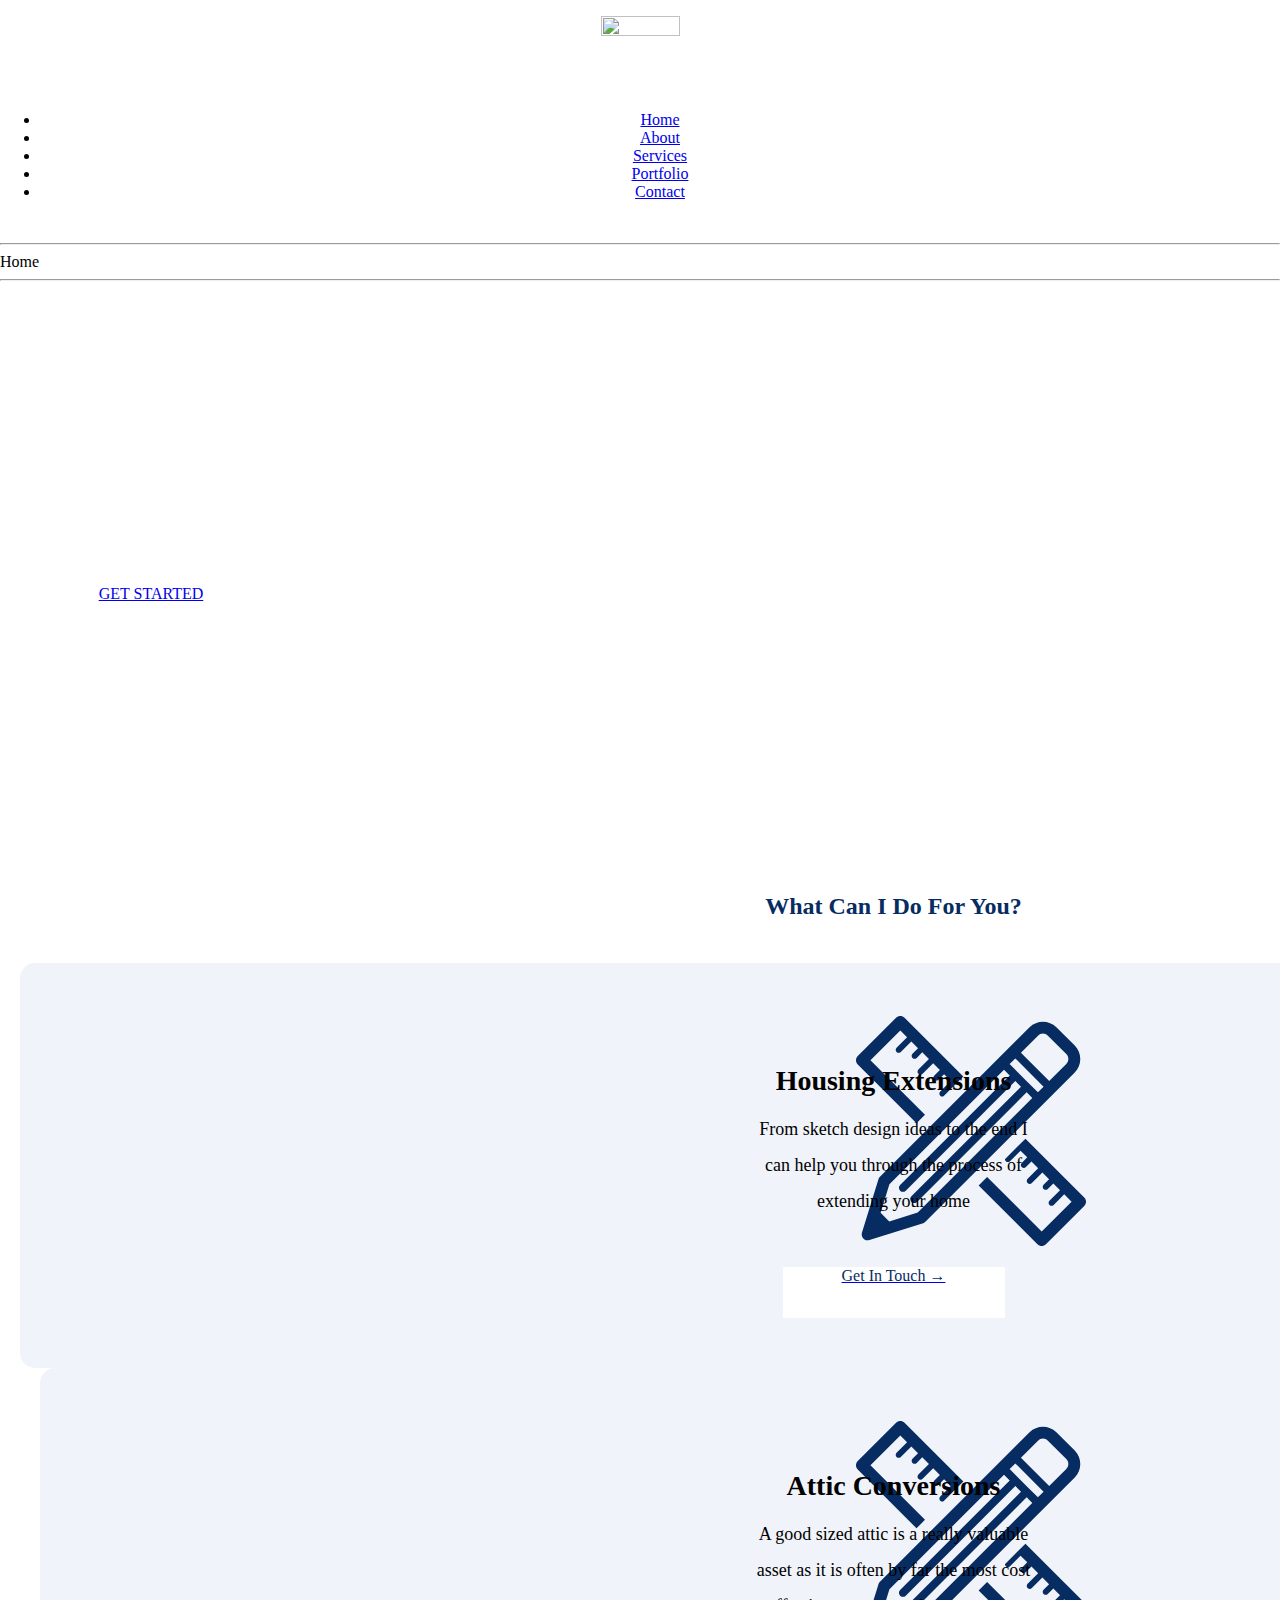
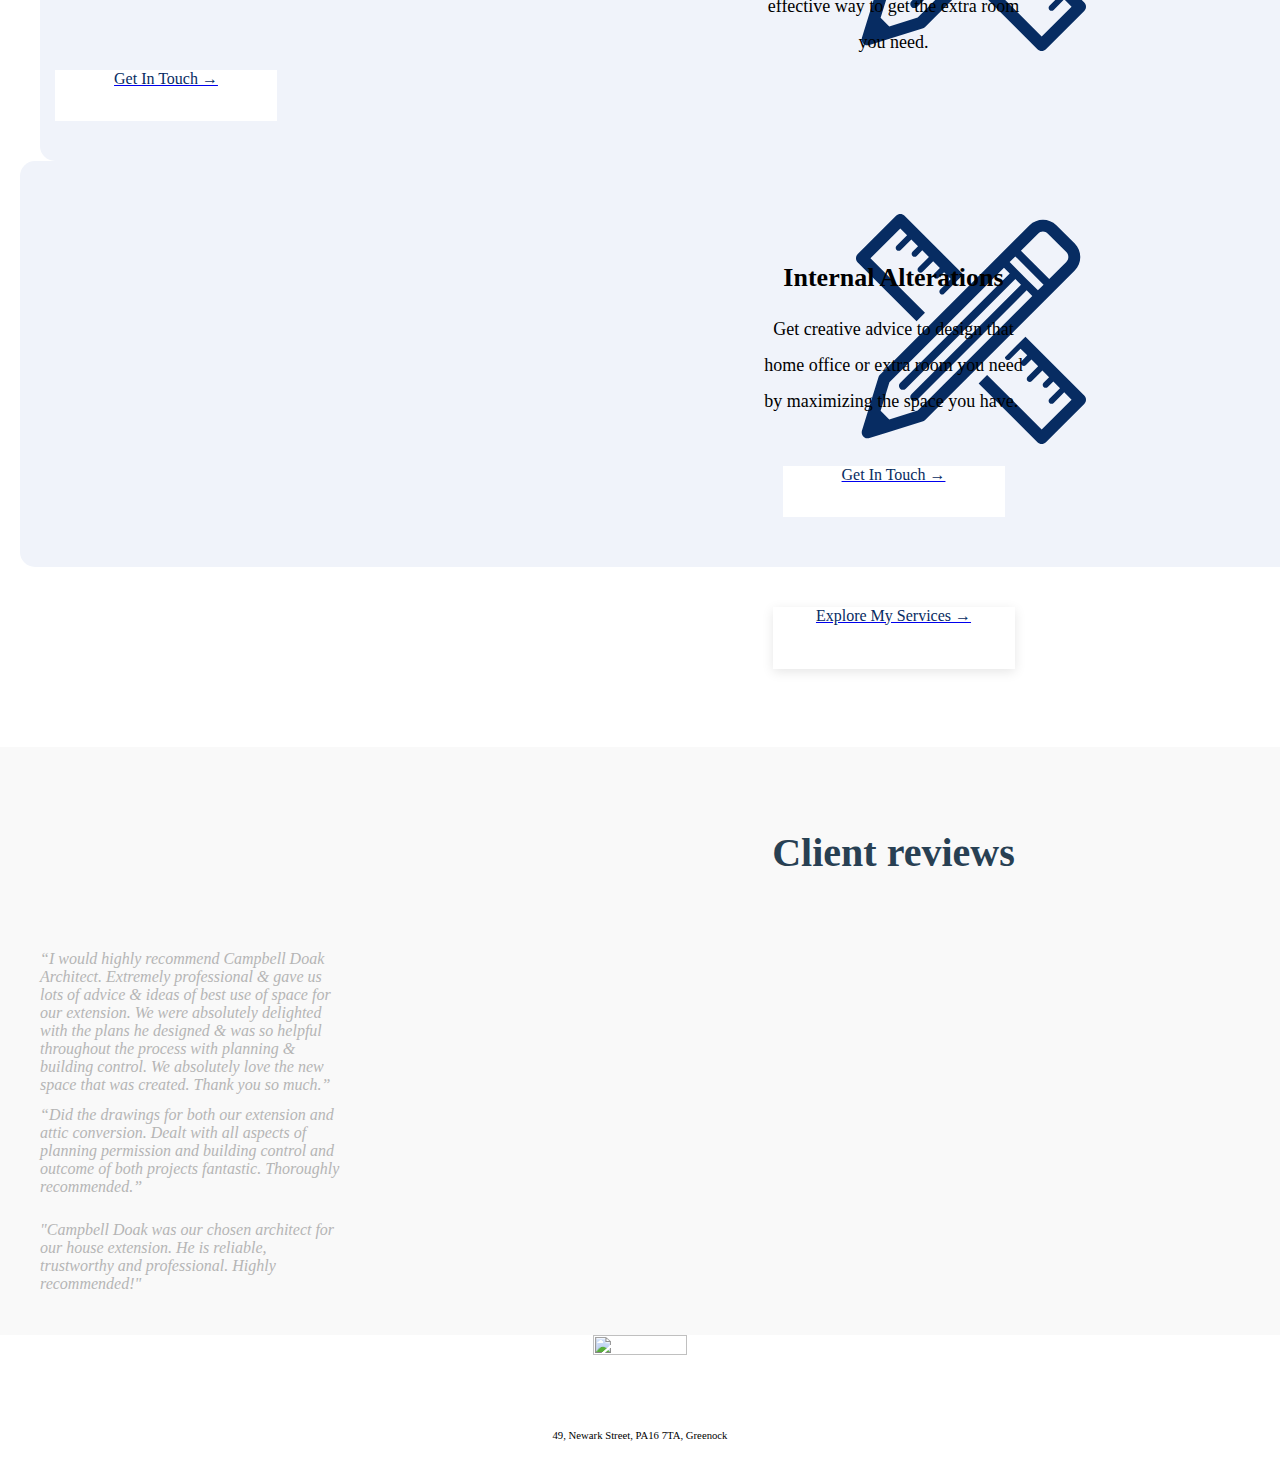
==== commit 85ab9ef6: "go" ====
--- a/index.html
+++ b/index.html
@@ -1,7 +1,6 @@
-<!doctype html >
-<html xmlns="http://www.w3.org/1999/xhtml" lang="en"
-      class="">
-<head>
+<!DOCTYPE html>
+<!-- saved from url=(0035)https://cdarch.multiscreensite.com/ -->
+<html xmlns="http://www.w3.org/1999/xhtml" lang="en" class="dm-supports dm-passiveeventlisteners pointer skrollr skrollr-desktop"><link type="text/css" id="dark-mode" rel="stylesheet" href="https://cdarch.multiscreensite.com/"><style type="text/css" id="dark-mode-custom-style"></style><head><meta http-equiv="Content-Type" content="text/html; charset=UTF-8">
     
 
 
@@ -37,32 +36,33 @@
 
 
 
-<script type="text/javascript">
+
+<style id="customRules"></style><script type="text/javascript" async="" src="./Home_files/recaptcha__en.js.download" crossorigin="anonymous" integrity="sha384-pMn/at+iAgl0PpX8A+ccr7iPPScp0lIFsRTiC6EkDFtJ3fTeFBeJkP7nZJTcbD5h"></script><script async="" src="./Home_files/sp-2.0.0-dm-0.1.min.js.download"></script><script type="text/javascript">
     window._currentDevice = 'desktop';
     window.Parameters = window.Parameters || {
         AjaxContainer: 'div.dmBody',
         WrappingContainer: 'div.dmOuter',
-        HomeUrl: 'https://cdoak-new.multiscreensite.com/',
-        AccountUUID: 'd9470201cff84b01ad72e1d73dddb044',
+        HomeUrl: 'https://cdarch.multiscreensite.com/',
+        AccountUUID: 'b74cd09fb3414d178578b9aedf6c2443',
         SystemID: 'US_DIRECT_PRODUCTION',
-        SiteAlias: '31b1954c',
-        SiteId: '2052502',
+        SiteAlias: '14f45bd0',
+        SiteId: '2104953',
         SiteType: atob('RFVEQU9ORQ=='),
         ExternalUid: null,
         IsSiteMultilingual: false,
         InitialPostAlias: '',
         InitialDynamicItem: '',
-        InitialPageAlias: 'home',
-        InitialPageUuid: 'fb126aaaa67646c485224a278d71b2ce',
-        InitialEncodedPageAlias: 'aG9tZQ==',
+        InitialPageAlias: 'about',
+        InitialPageUuid: '23ab617530ea4b4a8086704e378bcefc',
+        InitialEncodedPageAlias: 'YWJvdXQ=',
         CurrentPageUrl: '',
-        IsCurrentHomePage: true,
+        IsCurrentHomePage: false,
         AllowAjax: true,
         AfterAjaxCommand: null,
         HomeLinkText: 'Back To Home',
         UseGalleryModule: false,
         CurrentThemeName: 'Layout Theme',
-        ThemeVersion: '2105',
+        ThemeVersion: '2270',
         DefaultPageAlias: '',
         RemoveDID: true,
         WidgetStyleID : null,
@@ -98,7 +98,7 @@
         NavigationAreaParams: {
             ShowBackToHomeOnInnerPages: true,
             NavbarSize: -1,
-            NavbarLiveHomePage: 'https://cdoak-new.multiscreensite.com/',
+            NavbarLiveHomePage: 'https://cdarch.multiscreensite.com/',
             BlockContainerSelector: '.dmBody',
             NavbarSelector: '#dmNav:has(a)',
             SubNavbarSelector: '#subnav_main'
@@ -231,26 +231,24 @@
 <!-- End PWA settings -->
 
 
-<meta http-equiv="Content-type" content="text/html;charset=utf-8">
-<meta charset="utf-8">
-
-<link rel="canonical" href="http://cdoak-new.multiscreensite.com/">
-
-<meta id="view" name="viewport"
-      content=", initial-scale=1, minimum-scale=1, maximum-scale=1, user-scalable=0, viewport-fit=cover"/>
+
+
+
+<link rel="canonical" href="https://cdarch.multiscreensite.com/">
+
+<meta id="view" name="viewport" content=", initial-scale=1, minimum-scale=1, maximum-scale=1, user-scalable=0, viewport-fit=cover">
 
 <meta name="apple-mobile-web-app-capable" content="yes">
-<title>Home
-</title>
+<title>Home</title>
 
 <!--Add favorites icons-->
 
-<link rel="icon" type="image/x-icon" href="https://irp-cdn.multiscreensite.com/31b1954c/site_favicon_16_1613252496792.ico"/>
+<link rel="icon" type="image/x-icon" href="https://irp.cdn-website.com/14f45bd0/site_favicon_16_1617479919651.ico">
 
 <!-- End favorite icons -->
 
-<link rel="preconnect" href="https://fonts.gstatic.com" crossorigin />
-<link rel="preconnect" href="https://lirp-cdn.multiscreensite.com/" crossorigin />
+<link rel="preconnect" href="https://fonts.gstatic.com/" crossorigin="">
+<link rel="preconnect" href="https://lirp.cdn-website.com/" crossorigin="">
 
 
 
@@ -297,7 +295,1006 @@
 <script>
 (function(n){"use strict";if(!n.l){n.l=function(){}}var o=loadCSS.t={};o.o=function(){var l;try{l=n.document.createElement("link").relList.supports("preload")}catch(e){l=false}return function(){return l}}();o.i=function(e){var l=e.media||"all";function enableStylesheet(){if(e.addEventListener){e.removeEventListener("load",enableStylesheet)}else if(e.attachEvent){e.detachEvent("onload",enableStylesheet)}e.setAttribute("onload",null);e.media=l}if(e.addEventListener){e.addEventListener("load",enableStylesheet)}else if(e.attachEvent){e.attachEvent("onload",enableStylesheet)}setTimeout(function(){e.rel="stylesheet";e.media="only x"});setTimeout(enableStylesheet,3e3)};o.s=function(){if(o.o()){return}var e=n.document.getElementsByTagName("link");for(var l=0;l<e.length;l++){var t=e[l];if(t.rel==="preload"&&t.getAttribute("as")==="style"&&!t.getAttribute("data-loadcss")){t.setAttribute("data-loadcss",true);o.i(t)}}};if(!o.o()){o.s();var e=n.setInterval(o.s,500);if(n.addEventListener){n.addEventListener("load",function(){o.s();n.clearInterval(e)})}else if(n.attachEvent){n.attachEvent("onload",function(){o.s();n.clearInterval(e)})}}if(typeof exports!=="undefined"){exports.l=loadCSS}else{n.l=loadCSS}})(typeof global!=="undefined"?global:this);
 </script>
-
+<style id="forceCssIncludes">
+/* This file is auto-generated from a `scss` file with the same name */
+
+.videobgwrapper{overflow:hidden;position:absolute;z-index:0;width:100%;height:100%;top:0;left:0;pointer-events:none;border-radius:inherit}.videobgframe{position:absolute;width:101%;height:100%;top:50%;left:50%;transform:translateY(-50%) translateX(-50%);object-fit:fill}#dm video.videobgframe{margin:0}
+</style>
+
+
+<style id="criticalCss"></style>
+
+
+
+
+<!-- End render the required css and JS in the head section -->
+
+
+
+
+
+
+
+
+
+  <meta name="twitter:card" content="summary">
+
+
+
+
+<!-- SYS- VVNfRElSRUNUX1BST0RVQ1RJT04= -->
+<style type="text/css">:root topadblock, :root script[src^="http://free-shoutbox.net/app/webroot/shoutbox/sb.php?shoutbox="] + #freeshoutbox_content, :root input[onclick^="window.open('http://www.FriendlyDuck.com/"], :root img[alt^="Fuckbook"], :root iframe[src^="http://static.mozo.com.au/strips/"], :root div[jscontroller="U835zd"] + c-wiz[jsrenderer="YnuqN"], :root div[id^="zergnet-widget"], :root div[id^="traffective-ad-"], :root div[id^="sticky_ad_"], :root div[id^="rc-widget-"], :root div[id^="q1-adset-"], :root div[id^="proadszone-"], :root div[id^="lazyad-"], :root div[id^="gtm-ad-"], :root div[id^="ezoic-pub-ad-"], :root div[id^="dmRosAdWrapper"], :root div[id^="div-adtech-ad-"], :root div[id^="dfp-slot-"], :root div[id^="dfp-ad-"], :root div[id^="block-views-topheader-ad-block-"], :root div[id^="advt-"], :root div[id^="advads_"], :root div[id^="ads300_600-widget"], :root input[onclick^="window.open('http://www.friendlyduck.com/"], :root div[id^="ads300_250-widget"], :root div[id^="ads300_100-widget"], :root div[id^="ads250_250-widget"], :root div[id^="ads120_600-widget"], :root div[id^="adrotate_widgets-"], :root div[id^="ad_script_"], :root div[id^="ad_rect_"], :root div[id^="ad_position_"], :root div[id^="ad-server-"], :root div[id^="ad-cid-"], :root div[id^="acm-ad-tag-"], :root div[id^="YFBMSN"], :root div[id^="ADV-SLOT-"], :root div[data-spotim-slot], :root div[data-role="sidebarAd"], :root div[data-native_ad], :root div[data-mediatype="advertising"], :root div[data-id-advertdfpconf], :root div[data-crl="true"][data-id^="CarouselPLA-"], :root div[data-content="Advertisement"], :root div[data-adunit], :root div[data-adunit-path], :root div[class^="zn-sponsored-outbrain-"], :root div[class^="proadszone-"], :root div[class^="pane-google-admanager-"], :root div[class^="lifeOnwerAd"], :root div[class^="largeRectangleAd_"], :root div[class^="kiwiad-popup"], :root div[class^="kiwiad-desktop"], :root div[class^="index_adBeforeContent_"], :root div[class^="index_adAfterContent_"], :root div[class^="index__adWrapper"], :root div[class^="block-openx-"], :root div[class^="backfill-taboola-home-slot-"], :root div[class^="articleAdUnitMPU_"], :root div[class^="advertisement-desktop"], :root div[class^="adsbutt_wrapper_"], :root div[class^="ads-partner-"], :root div[class^="adbanner_"], :root div[class^="ad_position_"], :root div[class^="SponsoredAds"], :root div[class^="ResponsiveAd-"], :root div[class^="PreAd_"], :root div[class^="Display_displayAd"], :root div[class^="BannerAd_"], :root div[class^="AdhesionAd_"], :root div[class^="Ad__bigBox"], :root div[class^="Ad__adContainer"], :root div[id^="divAdvAD_"], :root div[class^="ad_border_"], :root div[class^="AdItem-"], :root div[class^="AdEmbeded__AddWrapper"], :root span[data-component-type="s-ads-metrics"], :root div[class^="AdBannerWrapper-"], :root div[class*="_AdInArticle_"], :root div[class*="-storyBodyAd-"], :root div[cel_widget_id="dpx-sponsored-products-detail_csm_instrumentation_wrapper"], :root div[id^="adfox_"], :root div#main > div.D1fz0e, :root div > [class][onclick*=".updateAnalyticsEvents"], :root bottomadblock, :root aside[id^="tn_ads_widget-"], :root aside[id^="adrotate_widgets-"], :root amp-ad-custom, :root a[target="_blank"][onmousedown="this.href^='http://paid.outbrain.com/network/redir?"], :root a[target="_blank"][href^="http://api.taboola.com/"], :root a[style="display:block;width:300px;min-height:250px"][href^="http://li.cnet.com/click?"], :root div[class^="BlockAdvert-"], :root a[src^="https://www.utherverse.com/net/"], :root a[onmousedown^="this.href='http://paid.outbrain.com/network/redir?"][target="_blank"] + .ob_source, :root a[onmousedown^="this.href='http://paid.outbrain.com/network/redir?"][target="_blank"], :root div[role="navigation"] + c-wiz > script + div > .kxhcC, :root a[onclick*="//m.economictimes.com/etmack/click.htm"], :root a[href^="https://zononi.com/"], :root a[href^="https://www.what-sexdating.com/"], :root a[href^="https://www.vewwrmp.com/"], :root a[href^="https://www.spyoff.com/"], :root a[href^="https://www.share-online.biz/affiliate/"], :root a[href^="https://www.securegfm.com/"], :root a[href^="https://www.passeura.com/"], :root div[id^="amzn-assoc-ad"], :root a[href^="https://www.oboom.com/ref/"], :root div[itemtype="http://schema.org/WPAdBlock"], :root a[href^="https://www.nudeidols.com/cams/"], :root a[href^="https://www.mypornstarcams.com/landing/click/"], :root a[href^="https://www.kingsoffetish.com/tour?partner_id="], :root a[href^="https://www.iyalc.com/"], :root a[href^="https://www.goldenfrog.com/vyprvpn?offer_id="][href*="&aff_id="], :root a[href^="https://www.get-express-vpn.com/offer/"], :root a[href^="https://www.gambling-affiliation.com/cpc/"], :root a[href^="http://webgirlz.online/landing/"], :root a[href^="https://www.g4mz.com/"], :root a[href^="https://www.clicktraceclick.com/"], :root a[href^="https://www.camyou.com/?cam="][href*="&track="], :root a[href^="https://www.camsoda.com/enter.php?id="], :root a[href^="https://www.brazzersnetwork.com/landing/"], :root a[href^="https://www.bebi.com"], :root a[href^="https://www.awin1.com/cread.php?awinaffid="], :root a[href^="https://www.adskeeper.co.uk/"], :root a[href^="http://farm.plista.com/pets"], :root a[href^="https://windscribe.com/promo/"], :root a[href^="https://unreshiramor.com/"], :root a[href^="http://ad-emea.doubleclick.net/"], :root a[href^="https://understandsolar.com/signup/?lead_source="][href*="&tracking_code="], :root div[id^="tms-ad-dfp-"], :root a[href^="https://trust.zone/go/r.php?RID="], :root a[href^="https://trf.bannerator.com/"], :root a[href^="http://go.247traffic.com/"], :root a[href^="https://bestcond1tions.com/"], :root a[href^="https://trappist-1d.com/"], :root a[href^="https://traffic.bannerator.com/"], :root a[href^="https://tracking.truthfinder.com/?a="], :root #rhs_block .xpdopen > ._OKe > div > .mod > ._yYf, :root a[href^="https://tracking.gitads.io/"], :root a[href^="https://track.ultravpn.com/"], :root a[href^="https://www.adultempire.com/"][href*="?partner_id="], :root a[href^="https://track.healthtrader.com/"], :root a[href^="https://track.clickmoi.xyz/"], :root a[href^="https://control.trafficfabrik.com/"], :root a[href^="https://track.52zxzh.com/"], :root .ra[align="right"][width="30%"], :root a[href^="https://axdsz.pro/"], :root a[href^="https://tour.mrskin.com/"], :root a[href^="https://tc.tradetracker.net/"] > img, :root a[href^="https://t.mobtya.com/"], :root a[href^="https://t.hrtyj.com/"], :root a[href^="https://t.hrtye.com/"], :root a[href^="https://syndication.optimizesrv.com/splash.php?"], :root a[href^="http://connectlinking6.com/"], :root a[href^="http://cdn3.adexprts.com/"], :root a[href^="https://spygasm.com/track?"], :root div[id^="ad-div-"], :root a[href^="https://secure.eveonline.com/ft/?aid="], :root a[href^="https://secure.bstlnk.com/"], :root div[class^="kiwi-ad-wrapper"], :root a[href^="https://rev.adsession.com/"], :root [href*=".trackmstr.com"], :root a[href^="https://refpasrasw.world/"], :root a[href^="https://refpaexhil.top/"], :root AD-SLOT, :root a[href^="https://pubads.g.doubleclick.net/"], :root a[href^="https://prf.hn/click/"][href*="/camref:"], :root a[href^="https://prf.hn/click/"][href*="/adref:"], :root #rhs_block .mod > .gws-local-hotels__booking-module, :root a[href^="http://www.my-dirty-hobby.com/?sub="], :root a[href^="https://porndeals.com/?track="], :root a[href^="https://offerforge.net/"], :root div[id^="ad_head_celtra_"], :root a[href^="https://t.grtyi.com/"], :root a[href^="https://myusenet.xyz/"], :root a[href^="https://my-movie.club/"], :root a[href^="https://msecure117.com/"], :root a[href^="https://mk-cdn.net/"], :root a[href^="https://mk-ads.com/"], :root a[href^="https://misspkl.com/"], :root a[href^="https://medleyads.com/"], :root iframe[src^="https://tpc.googlesyndication.com/"], :root a[href*=".approvallamp.club/"], :root a[href^="https://landing1.brazzersnetwork.com"], :root a[href^="http://adrunnr.com/"], :root a[href^="https://landing.brazzersplus.com/"], :root a[href^="https://land.rk.com/landing/"], :root .lads[width="100%"][style="background:#FFF8DD"], :root a[href^="https://land.brazzersnetwork.com/landing/"], :root a[href^="https://juicyads.in/"], :root a[href^="https://join.virtuallust3d.com/"], :root a[href^="http://www.uniblue.com/cm/"], :root a[href^="https://join.sexworld3d.com/track/"], :root a[href^="https://join.dreamsexworld.com/"], :root a[href^="https://incisivetrk.cvtr.io/click?"], :root a[href^="https://iactrivago.ampxdirect.com/"], :root a[href^="https://iac.ampxdirect.com/"], :root div[data-ismultirow="true"][data-id^="CarouselPLA-"], :root a[href^="https://horny-pussies.com/tds"], :root a[href^="https://graizoah.com/"], :root td[valign="top"] > .mainmenu[style="padding:10px 0 0 0 !important;"], :root a[href^="http://feedads.g.doubleclick.net/"], :root a[href^="https://redsittalvetoft.pro/"], :root a[href^="https://googleads.g.doubleclick.net/pcs/click"], :root a[href^="http://cdn.adstract.com/"], :root a[href^="https://gogoman.me/"], :root div[jsdata*="CarouselPLA-"][data-id^="CarouselPLA-"], :root a[href^="https://go.trackitalltheway.com/"], :root a[href^="https://go.stripchat.com/"][href*="&campaignId="], :root a[href^="https://go.julrdr.com/"], :root a[href^="https://go.hpyrdr.com/"], :root a[href^="https://adnetwrk.com/"], :root a[href^="https://go.gldrdr.com/"], :root div[id^="mainads"], :root a[href^="https://go.currency.com/"], :root a[href^="https://track.afftck.com/"], :root a[href^="http://guideways.info/"], :root a[href^="https://go.cmrdr.com/"], :root a[href*=".inclk.com/"], :root a[href^="https://go.ad2up.com/"], :root a[href^="https://freeadult.games/"], :root a[href^="https://fonts.fontplace9.com/"], :root a[href^="http://clkmon.com/adServe/"], :root a[href^="https://flirtaescopa.com/"], :root a[href^="https://fleshlight.sjv.io/"], :root a[href^="https://fakelay.com/"], :root a[href^="https://earandmarketing.com/"], :root [lazy-ad="leftthin_banner"], :root a[href^="https://dynamicadx.com/"], :root .GFYY1SVE2 > .GFYY1SVD2 > .GFYY1SVG5, :root a[href^="https://djtcollectorclub.org/"][href*="?affiliate_id="], :root a[href^="http://adf.ly/?id="], :root a[href^="https://uncensored3d.com/"], :root a[href^="https://creacdn.top-convert.com/"], :root a[href*="=exoclick"], :root a[href^="https://www.chngtrack.com/"], :root iframe[src^="https://pagead2.googlesyndication.com/"], :root a[href^="https://retiremely.com/"], :root a[href^="https://cpmspace.com/"], :root .commercial-unit-mobile-top > .v7hl4d, :root a[href^="https://click.plista.com/pets"], :root a[href^="https://chaturbate.xyz/"], :root a[href^="http://look.djfiln.com/"], :root a[href^="https://chaturbate.jjgirls.com/"][href*="?tour="], :root a[href^="https://chaturbate.com/in/?track="], :root a[href^="https://chaturbate.com/in/?tour="], :root a[href^="https://chaturbate.com/affiliates/"], :root [href*="wap4dollar.com/"], :root .__y_elastic .__y_item, :root a[href^="https://mcdlks.com/"], :root a[href^="https://bs.serving-sys.com"], :root .mod > ._jH + .rscontainer, :root a[href^="https://blackorange.go2cloud.org/"], :root a[href^="https://affiliates.bet-at-home.com/processing/"], :root a[href^="https://ads.ad4game.com/"], :root a[href^="https://betway.com/"][href*="&a="], :root a[href^="http://www.linkbucks.com/referral/"], :root a[href^="https://azpresearch.club/"], :root a[href^="https://awptjmp.com/"], :root a[href^="http://www.fleshlight.com/"], :root a[href^="https://aweptjmp.com/"], :root a[href^="https://awentw.com/"], :root a[href^="https://albionsoftwares.com/"], :root a[href^="//postlnk.com/"], :root a[href^="https://affiliate.rusvpn.com/click.php?"], :root a[href^="//bwnjijl7w.com/"], :root a[href^="https://adultfriendfinder.com/go/page/landing"], :root a[href*="pussl3.com"], :root a[href^="https://adswick.com/"], :root .GKJYXHBF2 > .GKJYXHBE2 > .GKJYXHBH5, :root ADS-RIGHT, :root a[href^="https://adserver.adreactor.com/"], :root a[href^="https://refpaano.host/"], :root a[href^="https://meet-to-fuck.com/tds"], :root a[href^="https://adhealers.com/"], :root app-advertisement, :root a[href^="https://ad.doubleclick.net/"], :root a[href^="http://zevera.com/afi.html"], :root a[href^="http://go.oclaserver.com/"], :root a[href^="https://ad.atdmt.com/"], :root .trc_rbox .syndicatedItem, :root a[href^="https://aaucwbe.com/"], :root a[href^="http://xtgem.com/click?"], :root a[href^="https://ads.trafficpoizon.com/"], :root div[class^="local-feed-banner-ads"], :root a[href^="http://wxdownloadmanager.com/dl/"], :root a[href^="http://www.zergnet.com/i/"], :root a[onmousedown^="this.href='http://staffpicks.outbrain.com/network/redir?"][target="_blank"] + .ob_source, :root a[href^="http://www.usearchmedia.com/signup?"], :root a[href^="http://www.torntv-downloader.com/"], :root a[href^="http://www.tirerack.com/affiliates/"], :root a[href^="http://www.text-link-ads.com/"], :root a[href^="https://weedzy.co.uk/"][href*="&utm_"], :root a[href^="http://pokershibes.com/index.php?ref="], :root a[href^="https://usenetxs.website/"], :root a[href^="https://gghf.mobi/"], :root a[href^="http://www.terraclicks.com/"], :root a[href^="https://ads-for-free.com/click.php?"], :root a[href^="http://www.socialsex.com/"], :root a[onmousedown^="this.href='https://paid.outbrain.com/network/redir?"][target="_blank"], :root a[href^="http://www.sfippa.com/"], :root a[href^="http://www.xmediaserve.com/"], :root a[href^="http://www.sex.com/videos/?utm_"], :root a[href^="http://paid.outbrain.com/network/redir?"], :root a[href^="http://www.sex.com/?utm_"], :root a[href^="http://secure.signup-page.com/"], :root a[href^="http://www.quick-torrent.com/download.html?aff"], :root a[href^="http://www.pinkvisualgames.com/?revid="], :root a[href^="https://trklvs.com/"], :root a[href^="http://www.paddypower.com/?AFF_ID="], :root a[href^="http://www.onwebcam.com/random?t_link="], :root a[href^="https://go.247traffic.com/"], :root a[href^="http://www.freefilesdownloader.com/"], :root a[href^="http://www.mysuperpharm.com/"], :root .trc_rbox_border_elm .syndicatedItem, :root a[href^="http://www.myfreepaysite.com/sfw_int.php?aid"], :root a[href^="http://www.myfreepaysite.com/sfw.php?aid"], :root .rhsvw[style="background-color:#fff;margin:0 0 14px;padding-bottom:1px;padding-top:1px;"], :root a[href^="http://www.moneyducks.com/"], :root a[href^="http://bcntrack.com/"], :root a[href^="http://www.securegfm.com/"], :root a[href^="http://www.liversely.net/"], :root [href*="//trackmstr.com"], :root [href*="prayuserparka.com/"], :root a[href^="http://www.idownloadplay.com/"], :root a[href^="http://www.hitcpm.com/"], :root a[href^="http://fusionads.net"], :root a[href^="http://www.hibids10.com/"], :root div[class^="awpcp-random-ads"], :root [href*="//securesafemembers.com"], :root a[href^="http://www.graboid.com/affiliates/"], :root a[href^="http://www.gamebookers.com/cgi-bin/intro.cgi?"], :root div[id^="div_openx_ad_"], :root a[href^="http://www.friendlyquacks.com/"], :root a[href^="https://www.financeads.net/tc.php?"], :root a[href^="http://www.friendlyduck.com/AF_"], :root a[href^="https://content.oneindia.com/www/delivery/"], :root a[href^="http://www.fpcTraffic2.com/blind/in.cgi?"], :root a[href^="http://www.flashx.tv/downloadthis"], :root .trc_rbox_div a[target="_blank"][href^="http://tab"], :root a[href^="https://americafirstpolls.com/"], :root a[href^="http://clickserv.sitescout.com/"], :root a[href^="http://www.firstload.de/affiliate/"], :root a[href^="http://www.twinplan.com/AF_"], :root a[href^="http://www.fducks.com/"], :root a[href^="http://www.easydownloadnow.com/"], :root a[href^="http://www.duckssolutions.com/"], :root a[href^="https://offers.refchamp.com/"], :root a[href^="https://go.trkclick2.com/"], :root a[href^="https://www.mrskin.com/account/"], :root a[href^="http://www.duckcash.eu/"], :root a[href^="http://go.seomojo.com/tracking202/"], :root a[href^="http://www.downloadweb.org/"], :root a[href^="http://www.down1oads.com/"], :root a[href^="https://trafficmedia.center/"], :root a[href^="http://www.dealcent.com/register.php?affid="], :root .rscontainer > .ellip, :root a[href^="http://www.clkads.com/adServe/"], :root a[href^="https://track.interactivegf.com/"], :root div[class^="adpubs-"], :root a[href*="deliver.trafficfabrik.com"], :root a[href^="http://www.cash-duck.com/"], :root a[href^="https://aff-ads.stickywilds.com/"], :root a[href^="http://www.bitlord.me/share/"], :root div[class^="Directory__footerAds"], :root a[href^="http://www.bet365.com/"][href*="?affiliate="], :root a[href^="http://www.bet365.com/"][href*="&affiliate="], :root .grid > .container > #aside-promotion, :root a[href^="http://www.babylon.com/welcome/index?affID"], :root a[onmousedown^="this.href='/wp-content/embed-ad-content/"], :root a[href^="//adbit.co/?a=Advertise&"], :root a[href^="http://popup.taboola.com/"], :root a[href^="https://fast-redirecting.com/"], :root a[href^="http://www.sexgangsters.com/?pid="], :root a[href^="http://www.amazon.co.uk/exec/obidos/external-search?"], :root a[href^="http://go.ad2up.com/"], :root a[href^="https://badoinkvr.com/"], :root a[href*="/adServe/banners?"], :root a[href^="http://www.adxpansion.com"], :root .plistaList > .itemLinkPET, :root a[href^="http://www.adbrite.com/mb/commerce/purchase_form.php?"], :root a[href^="http://www.adultdvdempire.com/?partner_id="][href*="&utm_"], :root a[href^="http://www.ragazzeinvendita.com/?rcid="], :root a[href^="http://www.TwinPlan.com/AF_"], :root a[href^="https://www.googleadservices.com/pagead/aclk?"], :root a[href^="http://www.1clickdownloader.com/"], :root a[href^="http://www.123-reg.co.uk/affiliate2.cgi"], :root div[itemtype="http://www.schema.org/WPAdBlock"], :root a[href^="http://wopertific.info/"], :root a[href^="http://bodelen.com/"], :root a[href^="http://wgpartner.com/"], :root a[href^="http://web.adblade.com/"], :root a[href^="https://go.onclasrv.com/"], :root a[href^="http://wct.link/"], :root a[href^="https://topoffers.com/"][href*="/?pid="], :root a[href^="http://vinfdv6b4j.com/"], :root a[href^="http://us.marketgid.com"], :root a[href^="http://ul.to/ref/"], :root a[href^="http://ucam.xxx/?utm_"], :root a[href^="https://adsrv4k.com/"], :root a[href^="http://trk.mdrtrck.com/"], :root a[href^="http://traffic.tc-clicks.com/"], :root a[href^="http://www.liutilities.com/"], :root a[href^="http://www.dl-provider.com/search/"], :root a[href^="http://tc.tradetracker.net/"] > img, :root a[href^="http://tracking.deltamediallc.com/"], :root div[aria-label="Ads"], :root a[href^="http://axdsz.pro/"], :root a[href^="https://go.ebrokerserve.com/"], :root a[href^="http://galleries.securewebsiteaccess.com/"], :root a[href^="http://stateresolver.link/"], :root a[href^="http://sharesuper.info/"], :root a[href^="https://awecrptjmp.com/"], :root a[href^="http://server.cpmstar.com/click.aspx?poolid="], :root .trc_related_container div[data-item-syndicated="true"], :root a[href^="https://www.firstload.com/affiliate/"], :root a[href^="http://see.kmisln.com/"], :root a[href^="http://secure.vivid.com/track/"], :root a[href^="http://www.downloadthesefiles.com/"], :root a[href^="http://secure.cbdpure.com/aff/"], :root aside[id^="advads_ad_widget-"], :root a[href^="http://lp.ezdownloadpro.info/"], :root a[href^="http://uploaded.net/ref/"], :root a[href^="https://www.nutaku.net/signup/landing/"], :root a[href^="http://s9kkremkr0.com/"], :root a[href^="http://azmobilestore.co/"], :root a[href^="http://s5prou7ulr.com/"], :root a[href^="https://easygamepromo.com/ef/custom_affiliate/"], :root a[href^="http://record.betsafe.com/"], :root a[href^="http://mo8mwxi1.com/"], :root a[href^="https://bnsjb1ab1e.com/"], :root a[href^="https://prf.hn/click/"][href*="/creativeref:"], :root a[href^="//oardilin.com/"], :root a[href^="http://pwrads.net/"], :root a[href^="http://promos.bwin.com/"], :root a[data-redirect^="https://paid.outbrain.com/network/redir?"], :root a[href^="http://play4k.co/"], :root a[href^="http://partner.sbaffiliates.com/"], :root div[id^="ad-gpt-"], :root a[href^="http://pan.adraccoon.com?"], :root a[href*="//ezofferz.com/"], :root a[href^="https://dltags.com/"], :root a[href^="http://onclickads.net/"], :root a[href^="http://n.admagnet.net/"], :root a[href^="//awejmp.com/"], :root a[href^="http://mob1ledev1ces.com/"], :root a[href^="http://mmo123.co/"], :root a[href^="http://media.paddypower.com/redirect.aspx?"], :root a[href^="https://fileboom.me/pr/"], :root a[href^="http://marketgid.com"], :root a[href^="http://liversely.net/"], :root div[id^="drudge-column-ads-"], :root a[href^="http://tour.mrskin.com/"], :root [src^="/Redirect.a2b?"], :root a[href^="http://linksnappy.com/?ref="], :root a[href^="https://deliver.ptgncdn.com/"], :root a[href^="http://latestdownloads.net/download.php?"], :root a[data-redirect^="http://click.plista.com/pets"], :root .section-subheader > .section-hotel-prices-header, :root a[href^="http://landingpagegenius.com/"], :root a[href^="http://keep2share.cc/pr/"], :root a[href^="http://k2s.cc/pr/"], :root a[href^="http://k2s.cc/code/"], :root a[href^="http://www.revenuehits.com/"], :root a[href^="http://install.securewebsiteaccess.com/"], :root .widget-pane-section-result[data-result-ad-type], :root a[href^="http://imads.integral-marketing.com/"], :root div[id^="crt-"][style], :root a[href^="http://igromir.info/"], :root a[href^="https://intrev.co/"], :root a[href^="http://https://www.get-express-vpn.com/offer/"], :root a[href^="http://searchtabnew.com/"], :root a[href*="?adlivk="][href*="&refer="], :root a[href^="//look.djfiln.com/"], :root a[href^="http://greensmoke.com/"], :root a[href^="https://look.utndln.com/"], :root a[href^="//5e1fcb75b6d662d.com/"], :root #tads[aria-label], :root a[href^="http://googleads.g.doubleclick.net/pcs/click"], :root aside[itemtype="https://schema.org/WPAdBlock"], :root a[href^="https://watchmygirlfriend.tv/"], :root .nrelate .nr_partner, :root a[href^="http://go.xtbaffiliates.com/"], :root a[href^="http://go.mobisla.com/"], :root a[href^="//srv.buysellads.com/"], :root a[href^="http://g1.v.fwmrm.net/ad/"], :root a[href^="http://freesoftwarelive.com/"], :root a[href^="http://adtrackone.eu/"], :root a[href^="http://finaljuyu.com/"], :root a[href^="http://fileloadr.com/"], :root a[href^="http://t.wowtrk.com/"], :root a[href^="//syndication.dynsrvtbg.com/splash.php?"], :root a[href^="http://extra.bet365.com/"][href*="?affiliate="], :root a[href^="http://ethfw0370q.com/"], :root a[href^="https://tracking.comfortclick.eu/"], :root [id^="bunyad_ads_"], :root a[href^="http://elitefuckbook.com/"], :root a[href^="http://eclkmpsa.com/"], :root a[href^="http://earandmarketing.com/"], :root a[href*=".mfroute.com/"], :root #content > #center > .dose > .dosesingle, :root a[href^="http://campaign.bharatmatrimony.com/track/"], :root a[href*="3wr110.xyz/"], :root a[href^="http://d2.zedo.com/"], :root a[href^="https://iqoption.com/lp/mobile-partner/"][href*="?aff="], :root a[href^="http://cp.cbbp1.com"], :root a[href^="http://codec.codecm.com/"], :root a[href^="https://paid.outbrain.com/network/redir?"], :root a[href^="http://www.downloadplayer1.com/"], :root a[href^="http://clicks.binarypromos.com/"], :root a[href^="https://dediseedbox.com/clients/aff.php?"], :root [href^="/ucmini.php"], :root a[href^="http://www.wantstraffic.com/"], :root a[href^="http://databass.info/"], :root div[class^="AdCard_"], :root a[href^="http://www.urmediazone.com/signup"], :root a[href^="http://click.plista.com/pets"], :root a[href^="http://chaturbate.com/affiliates/"], :root a[href^="http://www.firstload.com/affiliate/"], :root a[href^="http://www.friendlyadvertisements.com/"], :root a[href^="http://go.fpmarkets.com/"], :root a[href^="//00ae8b5a9c1d597.com/"], :root a[href^="http://cdn3.adbrau.com/"], :root [href^="https://secure.bmtmicro.com/servlets/"], :root a[href^="http://amzn.to/"] > img[src^="data"], :root a[href^="http://bs.serving-sys.com/"], :root a[href^="http://cpaway.afftrack.com/"], :root a[href^="http://cdn.adsrvmedia.net/"], :root [lazy-ad="top_banner"], :root a[href^="http://360ads.go2cloud.org/"], :root a[href^="http://dftrck.com/"], :root a[href^="http://casino-x.com/?partner"], :root a[href^="http://record.sportsbetaffiliates.com.au/"], :root a[href^="http://campeeks.com/"][href*="&utm_"], :root #flowplayer > div[style="position: absolute; width: 300px; height: 275px; left: 222.5px; top: 85px; z-index: 999;"], :root a[href^="http://download-performance.com/"], :root a[href^="http://www.on2url.com/app/adtrack.asp"], :root #\5f _nq__hh[style="display:block!important"], :root div[data-flt-ve="sponsored_search_ads"], :root [href^="https://affect3dnetwork.com/track/"], :root div[class^="index_displayAd_"], :root a[href^="http://adultgames.xxx/"], :root a[href^="https://s.zlink2.com/"], :root a[href^="http://semi-cod.com/clicks/"], :root a[href^="http://campaign.bharatmatrimony.com/cbstrack/"], :root a[href^="http://istri.it/?"], :root a[href^="https://gamescarousel.com/"], :root a[href^="http://yads.zedo.com/"], :root a[href^="https://bullads.net/get/"], :root a[href^="http://down1oads.com/"], :root a[href^="http://buysellads.com/"], :root a[href^="https://uncensored.game/"], :root a[href^="http://betahit.click/"], :root a[href^="https://torguard.net/aff.php"] > img, :root a[href^="http://bestorican.com/"], :root a[href^="http://bcp.crwdcntrl.net/"], :root a[href^="http://bc.vc/?r="], :root a[href^="http://banners.victor.com/processing/"], :root a[href^="http://www.fbooksluts.com/"], :root a[href^="http://www.cdjapan.co.jp/aff/click.cgi/"], :root a[href^="http://intent.bingads.com/"], :root a[href^="//api.ad-goi.com/"], :root a[href*="//ridingintractable.com/"], :root a[href^="http://c.actiondesk.com/"], :root a[href^="http://affiliate.glbtracker.com/"], :root a[href^="https://transfer.xe.com/signup/track/redirect?"], :root a[href^="http://anonymous-net.com/"], :root a[href^="http://hotcandyland.com/partner/"], :root a[href^="http://affiliates.thrixxx.com/"], :root a[href^="http://affiliate.coral.co.uk/processing/"], :root a[href^="http://aff.ironsocket.com/"], :root a[href^="http://adsrv.keycaptcha.com"], :root a[href^="https://secure.adnxs.com/clktrb?"], :root a[href^="http://adserver.adtechus.com/"], :root a[href^="http://adserver.adreactor.com/"], :root a[href^="//go.onclasrv.com/"], :root .GHOFUQ5BG2 > .GHOFUQ5BF2 > .GHOFUQ5BG5, :root #\5f _mom_ad_2, :root a[href^="http://ads.sprintrade.com/"], :root a[href^="https://www.mrskin.com/tour"], :root a[href^="http://adserver.adtech.de/"], :root a[href^="http://cwcams.com/landing/click/"], :root a[href^="http://ads.betfair.com/redirect.aspx?"], :root a[href^="http://reallygoodlink.extremefreegames.com/"], :root a[href^="http://adlev.neodatagroup.com/"], :root a[href^="http://ad.doubleclick.net/"], :root a[href^="https://k2s.cc/pr/"], :root a[href^="http://ad.au.doubleclick.net/"], :root a[href*=".directtl.xyz/"], :root a[href^="https://clickadilla.com/"], :root a[href^="http://websitedhoome.com/"], :root .ob_container .item-container-obpd, :root a[href^="http://www.adskeeper.co.uk/"], :root a[href^="http://srvpub.com/"], :root [data-dynamic-ads], :root a[href^="http://a.adquantix.com/"], :root a[href^="http://NowDownloadAll.com"], :root a[href^="http://adtrack123.pl/"], :root ad-desktop-sidebar, :root [id*="MGWrap"], :root a[href^="http://9amq5z4y1y.com/"], :root a[href^="http://1phads.com/"], :root a[href^="https://ismlks.com/"], :root a[href^="//zenhppyad.com/"], :root a[href^="//www.pd-news.com/"], :root [href*=".doubleclick-net.com"], :root a[href^="//www.mgid.com/"], :root a[href^="http://lp.ncdownloader.com/"], :root a[href^="//pubads.g.doubleclick.net/"], :root a[href^="https://www.travelzoo.com/oascampaignclick/"], :root a[href^="https://see.kmisln.com/"], :root a[href^="http://refer.webhostingbuzz.com/"], :root a[onmousedown^="this.href='http://staffpicks.outbrain.com/network/redir?"][target="_blank"], :root a[href^="//nlkdom.com/"], :root a[href^="//medleyads.com/spot/"], :root a[href^="https://ilovemyfreedoms.com/"][href*="?affiliate_id="], :root [href*=".afftracks.online/"], :root div[class^="Component-dfp-"], :root a[href^="//healthaffiliate.center/"], :root .l-container > #fishtank, :root a[href^="http://www.ducksnetwork.com/"], :root a[href^="//go.vedohd.org/"], :root [onclick*="content.ad/"], :root a[href^="https://clixtrac.com/"], :root a[href^="//4f6b2af479d337cf.com/"], :root a[href^="//4c7og3qcob.com/"], :root a[href^="https://www.arthrozene.com/"][href*="?tid="], :root a[href^="http://tezfiles.com/pr/"], :root #rhs_block > ol > .rhsvw > .kp-blk > .xpdopen > ._OKe > ol > ._DJe > .luhb-div, :root a[href^=".vddfe.club/"], :root [href^="/ucdownloader.php"], :root a[href^="https://awejmp.com/"], :root [href*="//go2page.net"], :root a[href^=" http://www.sex.com/"][href*="&utm_"], :root .GPMV2XEDA2 > .GPMV2XEDP1 > .GPMV2XEDJBB, :root a[href*="onclkds."], :root a[href^="https://adclick.g.doubleclick.net/"], :root a[href*=".intab.fun/"], :root a[href*="get-express-vpn.xyz"], :root a[href*="=adscript"], :root #mn #center_col > div > h2.spon:first-child, :root a[href*="=Adtracker"], :root a[href^="http://4c7og3qcob.com/"], :root a[href^="https://trusted-click-host.com/"], :root a[href^="https://members.linkifier.com/public/affiliateLanding?refCode="], :root a[href^="https://jmp.awempire.com/"], :root [href^="https://wct.link/"], :root a[href^="https://track.totalav.com/"], :root a[href^="http://ad-apac.doubleclick.net/"], :root c-wiz[jsrenderer="YnuqN"] > div > div > .Rn1jbe, :root a[href*="/servlet/click/zone?"], :root a[href^="http://refpaano.host/"], :root a[href*="/cmd.php?ad="], :root a[href^="http://track.trkvluum.com/"], :root #atvcap + #tvcap > .mnr-c > .commercial-unit-mobile-top, :root a[href*="/adrotate-out.php?"], :root a[href^="https://track.trkinator.com/"], :root div[id^="ad-position-"], :root a[data-redirect^="this.href='http://paid.outbrain.com/network/redir?"], :root a[href^="http://liversely.com/"], :root a[href^="http://www.firstclass-download.com/"], :root a[href*="//bongacams7.com/track?"], :root div[id^="advads-"], :root a[href^="http://www.myfreecams.com/?co_id="][href*="&track="], :root a[href^="https://track.afcpatrk.com/"], :root a[href*=".ad-center.com/"], :root a[href*=".udncoeln.com/"], :root a[href*=".trust.zone"], :root a[href*=".smartadserver.com"], :root a[href^="https://a.bestcontentfood.top/"], :root .commercial-unit-mobile-top .jackpot-main-content-container > .UpgKEd + .nZZLFc > div > .vci, :root a[href*="delivery.trafficfabrik.com"], :root #ads > .dose > .dosesingle, :root a[href*=".revimedia.com/"], :root .commercial-unit-desktop-rhs > div[jscontroller="YD5eo"], :root [id^="div-gpt-ad"], :root .__ywvr .__y_item, :root a[href^="https://farm.plista.com/pets"], :root a[href*=".red90121.com/"], :root a[href^="http://www.greenmangaming.com/?tap_a="], :root a[href*=".opskln.com/"], :root a[href^="http://z1.zedo.com/"], :root a[href*=".irtyc.com/"], :root div[id^="div_ad_stack_"], :root a[href*=".ichlnk.com/"], :root div[id^="ad_bigbox_"], :root #content > #right > .dose > .dosesingle, :root #assetsListings[style="display: block;"], :root a[href^="http://9nl.es/"], :root [lazy-ad="leftbottom_banner"], :root a[href*=".fwd28.com/"], :root div[id^="yandex_ad"], :root a[href^="https://www.pornhat.com/"][rel="nofollow"], :root a[href^="https://www.hotgirls4fuck.com/"], :root a[href^="http://y1jxiqds7v.com/"], :root a[href*=".frtyl.com/"], :root a[href^="http://www.badoink.com/go.php?"], :root a[class="RBAd"], :root a[href^="http://a63t9o1azf.com/"], :root a[href*=".axdsz.pro/"], :root div[class^="adUnit_"], :root a[href^="https://deliver.tf2www.com/"], :root a[href^="http://spygasm.com/track?"], :root .ob_dual_right > .ob_ads_header ~ .odb_div, :root [src*="//www.dianomi.com/smartads.epl"], :root a[href*=".adk2x.com/"], :root a[href*=".allsports4you.club"], :root a[href^="https://track.bruceads.com/"], :root div[data-adservice-param-tagid="contentad"], :root #MAIN.ShowTopic > .ad, :root a[href^="https://porngames.adult/?SID="], :root a[href^="http://findersocket.com/"], :root a[href^="https://m.do.co/c/"] > img, :root [href*=".ltroute.com/"], :root div[class*="margin-Advert"], :root #tads + div + .c, :root a[href^="//jsmptjmp.com/"], :root .commercial-unit-mobile-top .jackpot-main-content-container > .UpgKEd + .nZZLFc > .vci, :root a[href^="https://financeads.net/tc.php?"], :root #ssmiwdiv[jsdisplay], :root a[href*=".adform.net/"], :root a[href^="http://duckcash.eu/"], :root a[href^="http://www.mobileandinternetadvertising.com/"], :root a[href^="http://join3.bannedsextapes.com/track/"], :root a[data-widget-outbrain-redirect^="http://paid.outbrain.com/network/redir?"], :root .GB3L-QEDGY .GB3L-QEDF- > .GB3L-QEDE-, :root a[data-url^="http://paid.outbrain.com/network/redir?"] + .author, :root [href*=".jetx.info/"], :root div[id^="cns_ads_"], :root a[data-obtrack^="http://paid.outbrain.com/network/redir?"], :root a[href^="http://www.getyourguide.com/?partner_id="], :root [onclick^="window.open('https://www.brazzersnetwork.com/landing/"], :root #resultspanel > #topads, :root a[href^="http://admrotate.iplayer.org/"], :root a[href^="http://espn.zlbu.net/"], :root a[href^="https://vod09197d7.club/"], :root [href^="/admdownload.php"], :root [onclick^="window.open('window.open('//delivery.trafficfabrik.com/"], :root a[href^="https://keep2share.cc/pr/"], :root [id*="MarketGid"], :root a[href^="https://scurewall.co/"], :root .commercial-unit-desktop-rhs > .iKidV > .Ee92ae + .P2mpm + .hp3sk, :root div[class*="_browserAdOuterContainer_"], :root [name^="google_ads_iframe"], :root a[data-oburl^="http://paid.outbrain.com/network/redir?"], :root a[href^="http://refpa.top/"], :root a[href*="//bongacams.com/track?"], :root a[href^="https://servedbyadbutler.com/"], :root a[href^="https://mob1ledev1ces.com/"], :root a[data-redirect^="http://paid.outbrain.com/network/redir?"], :root a[href^="https://explore.findanswersnow.net/"], :root [id^="adframe_wrap_"], :root .mw > #rcnt > #center_col > #taw > #tvcap > .c, :root a[href^="https://playuhd.host/"], :root [href^="https://go.affiliatexe.com/"], :root a[href^="http://mgid.com/"], :root a[href*=".adsrv.eacdn.com/"] > img, :root [href*="//etracking.pro"], :root a[href^="http://www.fonts.com/BannerScript/"], :root a[href^="http://c.ketads.com/"], :root a[href^="http://6kup12tgxx.com/"], :root a[href^="http://www.roboform.com/php/land.php"], :root a[href^="http://online.ladbrokes.com/promoRedirect?"], :root a[href^="//mob1ledev1ces.com/"], :root .ra[width="30%"][align="right"] + table[width="70%"][cellpadding="0"], :root a[href^="http://www.coiwqe.site/"], :root iframe[id^="google_ads_frame"], :root a[href^="http://www.bluehost.com/track/"] > img, :root a[data-url^="http://paid.outbrain.com/network/redir?"], :root a[href^="https://www.popads.net/users/"], :root a[href^="http://adultfriendfinder.com/p/register.cgi?pid="], :root a[href*="a2g-secure.com"], :root [href^="http://raboninco.com/"], :root .GFYY1SVD2 > .GFYY1SVC2 > .GFYY1SVF5, :root [href^="https://join3.bannedsextapes.com"], :root [href^="https://bulletprofitsmartlink.com/"], :root a[href^="http://www.pinkvisualpad.com/?revid="], :root a[href^="https://www.oneclickroot.com/?tap_a="] > img, :root DFP-AD, :root a[href^="//porngames.adult/?SID="], :root a[href^="https://www.friendlyduck.com/AF_"], :root [href^="http://advertisesimple.info/"], :root a[href^="http://secure.hostgator.com/~affiliat/"], :root [onclick^="window.open('http://adultfriendfinder.com/search/"], :root [href*=".revrtb.com/"], :root .mod > .gws-local-promotions__border, :root .icons-rss-feed + .icons-rss-feed div[class$="_item"], :root a[data-oburl^="https://paid.outbrain.com/network/redir?"], :root a[href^="http://affiliates.score-affiliates.com/"], :root [href^="/ucdownload.php"], :root a[href^="http://allaptair.club/"], :root a[href^="http://affiliates.pinnaclesports.com/processing/"], :root #header + #content > #left > #rlblock_left, :root a[href^="http://partners.etoro.com/"], :root [id^="google_ads_iframe"], :root [href*="cadsecs.com/"], :root a[href^="http://adserving.unibet.com/"], :root [href*="//trackout.business"], :root #rhs_block .mod > .luhb-div > div[data-async-type="updateHotelBookingModule"], :root a[href^="http://adclick.g.doubleclick.net/"], :root [href*="//mclick.net"], :root [href^="https://refpahrwzjlv.top/"], :root a[href^="http://czotra-32.com/"], :root div[role="navigation"] + c-wiz > div > .kxhcC, :root a[href^="http://www.download-provider.org/"], :root a[href*=".qertewrt.com/"], :root [href*="//doubleclick-net.com"], :root a[href^="http://deloplen.com/afu.php?zoneid="], :root a[href^="//db52cc91beabf7e8.com/"], :root [id*="ScriptRoot"], :root [href*=".xiloy.site/"], :root [src^="http://api.lanistaads.com/ServeAd?"], :root a[href^="http://webtrackerplus.com/"], :root a[href^="https://ad13.adfarm1.adition.com/"], :root a[href^="http://clickandjoinyourgirl.com/"], :root a[href*=".xromp.com/landing/click/"], :root #center_col > #res > #topstuff + #search > div > #ires > #rso > #flun, :root [href*=".trackout.business"], :root #center_col > #taw > #tvcap > .rscontainer, :root [href*=".securesafemembers.com"], :root [href*=".grtya.com/"], :root .gbfwa > div[class$="_item"], :root a[href^="https://goraps.com/"], :root [href*=".etracking.pro"], :root #main-content > [style="padding:10px 0 0 0 !important;"], :root #center_col > #resultStats + div[style="border:1px solid #dedede;margin-bottom:11px;padding:5px 7px 5px 6px"], :root a[href^="https://www.oboom.com/ad/"], :root [href*=".adcampo.com/"], :root [data-ad-module], :root a[href^="http://get.slickvpn.com/"], :root a[href^="https://track.themadtrcker.com/"], :root a[href^="http://hyperlinksecure.com/go/"], :root a[href^="http://xads.zedo.com/"], :root a[href^="http://www.affiliates1128.com/processing/"], :root a[href^="http://c.jumia.io/"], :root [class^="div-gpt-ad"], :root [href*=".go2page.net"], :root a[href^="http://hd-plugins.com/download/"], :root a[href^="//voyeurhit.com/cs/"], :root a[href^="http://www.afgr3.com/"], :root [ad-id^="googlead"], :root .ra[align="left"][width="30%"], :root a[href^="https://trackjs.com/?utm_source"], :root AFS-AD, :root [id^="ad-wrap-"], :root #center_col > #\5f Emc, :root a[href^="http://ads2.williamhill.com/redirect.aspx?"], :root AD-TRIPLE-BOX, :root #center_col > div[style="font-size:14px;margin-right:0;min-height:5px"] > div[style="font-size:14px;margin:0 4px;padding:1px 5px;background:#fff8e7"], :root a[href*=".trck5.com/"], :root .trc_rbox_div .syndicatedItem, :root a[href^="http://www.streamate.com/exports/"], :root [href*="maskip.co/"], :root a[href^="http://aflrm.com/"], :root div[id^="google_dfp_"], :root [href*="get-download.club/"], :root .section-result[data-result-ad-type], :root a[href^="https://syndication.exoclick.com/splash.php?"], :root #mn div[style="position:relative"] > #center_col > div > ._dPg, :root a[href*="//bongacams5.com/track?"], :root FBS-AD, :root a[href^="http://see-work.info/"], :root .inlineNewsletterSubscription + .inlineNewsletterSubscription div[class$="_item"], :root a[href*=".orange2258.com/"], :root #taw > .med + div > #tvcap > .mnr-c:not(.qs-ic) > .commercial-unit-mobile-top, :root .plista_widget_belowArticleRelaunch_item[data-type="pet"], :root a[href*=".clksite.com/"], :root a[href^="http://www.webtrackerplus.com/"], :root .GJJKPX2N1 > .GJJKPX2M1 > .GJJKPX2P4, :root a[href*=".bang.com/"][href*="&aff="], :root #topstuff > #tads, :root a[href*=".purple6401.com/"], :root a[href^="http://goldmoney.com/?gmrefcode="], :root a[href^="http://papi.mynativeplatform.com:80/pub2/"], :root LEADERBOARD-AD, :root #mn #center_col > div > h2.spon:first-child + ol:last-child, :root a[href*=".cfm?fp="][href*="&prvtof="], :root a[href*="n47adshostnet.com/"], :root #center_col > #taw > #tvcap > .commercial-unit-desktop-top, :root .plistaList > .plista_widget_underArticle_item[data-type="pet"], :root a[href^="http://servicegetbook.net/"], :root #rhs_block > #mbEnd, :root a[href^="http://cinema.friendscout24.de?"], :root [lazy-ad="lefttop_banner"], :root a[href^="http://www.mrskin.com/tour"], :root .jobs-information-call-to-action + .jobs-information-call-to-action div[class$="_item"], :root a[href^="https://go.hpyjmp.com/"], :root .vi-lb-placeholder[title="ADVERTISEMENT"], :root a[href^="http://www.menaon.com/installs/"], :root a[href^="http://taboola-"][href*="/redirect.php?app.type="], :root .mw > #rcnt > #center_col > #taw > .c, :root .commercial-unit-mobile-top > div[data-pla="1"], :root a[href^="http://api.content.ad/"], :root a[href*=".clkcln.com/"], :root #rhs_block > script + .c._oc._Ve.rhsvw, :root #\5f _mom_ad_12, :root .__zinit .__y_item, :root .ch[onclick="ga(this,event)"], :root .__ywl .__y_item, :root div[id^="div-ads-"], :root a[onmousedown^="this.href='https://paid.outbrain.com/network/redir?"][target="_blank"] + .ob_source, :root a[href^="http://at.atwola.com/"], :root #center_col > #resultStats + #tads, :root .__yinit .__y_item, :root a[href^="https://secure.cbdpure.com/aff/"], :root AMP-AD, :root iframe[src*="mellowads.com"], :root .__y_inner > .__y_item, :root a[href^="https://affiliate.geekbuying.com/gkbaffiliate.php?"], :root #cnt #center_col > #res > #topstuff > .ts, :root a[href^="https://landing.brazzersnetwork.com/"], :root #cnt #center_col > #taw > #tvcap > .c._oc._Lp, :root div[class^="hp-ad-rect-"], :root a[href^="http://dwn.pushtraffic.net/"], :root a[href$="/vghd.shtml"], :root a[href^="https://a.adtng.com/"], :root #rhswrapper > #rhssection[border="0"][bgcolor="#ffffff"], :root .Mpopup + #Mad > #MadZone, :root a[href^="http://ads.expekt.com/affiliates/"], :root a[href^="http://www.streamtunerhd.com/signup?"], :root a[href^="http://fsoft4down.com/"], :root a[href*="ad2upapp.com/"], :root a[href^="https://www.adxtro.com/"], :root a[href^="http://click.payserve.com/"], :root iframe[src^="http://ad.yieldmanager.com/"], :root a[href^="http://pubads.g.doubleclick.net/"], :root a[href^="http://serve.williamhill.com/promoRedirect?"], :root a[href^="http://www.gfrevenge.com/landing/"], :root a[href^="http://hpn.houzz.com/"], :root a[href^="http://45eijvhgj2.com/"], :root [href*=".mclick.net"], :root #center_col > #taw > #tvcap > .cu-container > .commercial-unit-desktop-top, :root a[href*="//promo-bc.com/track?"], :root a[href^="https://sexsimulator.game/tab/?SID="], :root .rc-cta[data-target], :root #rhs_block > .ts[cellspacing="0"][cellpadding="0"][style="padding:0"], :root div[data-ad-underplayer], :root #mbEnd[cellspacing="0"][cellpadding="0"], :root a[href^="http://3wr110.net/"], :root .trc_rbox_div .syndicatedItemUB, :root a[href^="https://www.im88trk.com/"], :root a[href^="http://ffxitrack.com/"], :root #center_col > #main > .dfrd > .mnr-c > .c._oc._zs, :root a[href^="http://www.seekbang.com/cs/"], :root a[href^="http://syndication.exoclick.com/"], :root a[href^="http://bluehost.com/track/"], :root a[href^="https://squren.com/rotator/?atomid="], :root div[id^="adspot-"], :root #\5f _admvnlb_modal_container, :root a[href^="//40ceexln7929.com/"], :root #center_col > #resultStats + div + #res + #tads, :root a[href^="//88d7b6aa44fb8eb.com/"], :root a[href^="http://www.afgr2.com/"], :root #mn div[style="position:relative"] > #center_col > ._Ak, :root #tadsb[aria-label], :root a[href*="//bongacams2.com/track?"], :root #center_col > #resultStats + #tads + #res + #tads, :root a[href^="//z6naousb.com/"], :root a[href^="https://reachtrgt.com/"], :root div[data-subscript="Advertising"], :root div[class$="dealnews"] > .dealnews, :root a[href^="http://t.mdn2015x2.com/"], :root div[class^="Ad__container"], :root a[href^="http://adprovider.adlure.net/"], :root a[href^="http://rs-stripe.wsj.com/stripe/redirect"], :root #main_col > #center_col div[style="font-size:14px;margin:0 4px;padding:1px 5px;background:#fff7ed"], :root a[data-nvp*="'trafficUrl':'https://paid.outbrain.com/network/redir?"], :root [href^="https://www.xvbelink.com/"], :root a[href^="http://www.sex.com/pics/?utm_"], :root a[href^="http://vo2.qrlsx.com/"], :root a[href^="http://engine.newsmaxfeednetwork.com/"], :root a[href^="http://ad.yieldmanager.com/"], :root a[href^="http://www.plus500.com/?id="], :root #flowplayer > div[style="z-index: 208; position: absolute; width: 300px; height: 275px; left: 222.5px; top: 85px;"], :root a[href^="https://giftsale.co.uk/?utm_"], :root a[href^="https://syndication.dynsrvtbg.com/splash.php?"] { display: none !important; }</style><script charset="utf-8" src="./Home_files/runtime-module-anchors.de1cdd185aeab6280212.js.download"></script><script charset="utf-8" src="./Home_files/10.07ead64bf9a7264e7487.js.download"></script><script charset="utf-8" src="./Home_files/14.79fba3db1aa9a7109e3b.js.download"></script><script charset="utf-8" src="./Home_files/25.1f307ad06a4d42aaa5ac.js.download"></script><script charset="utf-8" src="./Home_files/18.a4b4b5f9e9a222ad3039.js.download"></script><script charset="utf-8" src="./Home_files/19.0bd794b8893ba1a7e4cd.js.download"></script><script charset="utf-8" src="./Home_files/3.ef169ea994fe49adcf7f.js.download"></script><script charset="utf-8" src="./Home_files/23.f221f813672a54582ce5.js.download"></script><script charset="utf-8" src="./Home_files/22.660fdd9c967c000cc3d1.js.download"></script><script charset="utf-8" src="./Home_files/0.81546894d0f598e6285f.js.download"></script><script charset="utf-8" src="./Home_files/9.adc992e953da70c4c0af.js.download"></script><script charset="utf-8" src="./Home_files/1.f4612de50e26a2ac5abd.js.download"></script><script charset="utf-8" src="./Home_files/13.71733d39b90d5c176635.js.download"></script><style type="text/css">/*! PhotoSwipe Default UI CSS by Dmitry Semenov | photoswipe.com | MIT license */
+/*
+
+	Contents:
+
+	1. Buttons
+	2. Share modal and links
+	3. Index indicator ("1 of X" counter)
+	4. Caption
+	5. Loading indicator
+	6. Additional styles (root element, top bar, idle state, hidden state, etc.)
+
+*/
+/*
+	
+	1. Buttons
+
+ */
+/* <button> css reset */
+.pswp__button {
+  width: 44px;
+  height: 44px;
+  position: relative;
+  background: none;
+  cursor: pointer;
+  overflow: visible;
+  -webkit-appearance: none;
+  display: block;
+  border: 0;
+  padding: 0;
+  margin: 0;
+  float: right;
+  opacity: 0.75;
+  transition: opacity 0.2s;
+  box-shadow: none; }
+
+.pswp__button:focus, .pswp__button:hover {
+  opacity: 1; }
+
+.pswp__button:active {
+  outline: none;
+  opacity: 0.9; }
+
+.pswp__button::-moz-focus-inner {
+  padding: 0;
+  border: 0; }
+
+/* pswp__ui--over-close class it added when mouse is over element that should close gallery */
+.pswp__ui--over-close .pswp__button--close {
+  opacity: 1; }
+
+.pswp__button, .pswp__button--arrow--left:before, .pswp__button--arrow--right:before {
+  background: url([data-uri]) 0 0 no-repeat;
+  background-size: 264px 88px;
+  width: 44px;
+  height: 44px; }
+
+@media (-webkit-min-device-pixel-ratio: 1.1), (-webkit-min-device-pixel-ratio: 1.09375), (min-resolution: 105dpi), (min-resolution: 1.1dppx) {
+  /* Serve SVG sprite if browser supports SVG and resolution is more than 105dpi */
+  .pswp--svg .pswp__button, .pswp--svg .pswp__button--arrow--left:before, .pswp--svg .pswp__button--arrow--right:before {
+    background-image: url(https://static.cdn-website.com/mnlt/production/1647/editor/apps/modules/runtime/b257fa9c5ac8c515ac4d77a667ce2943.svg); }
+  .pswp--svg .pswp__button--arrow--left, .pswp--svg .pswp__button--arrow--right {
+    background: none; } }
+
+.pswp__button--close {
+  background-position: 0 -44px; }
+
+.pswp__button--share {
+  background-position: -44px -44px; }
+
+.pswp__button--fs {
+  display: none; }
+
+.pswp--supports-fs .pswp__button--fs {
+  display: block; }
+
+.pswp--fs .pswp__button--fs {
+  background-position: -44px 0; }
+
+.pswp__button--zoom {
+  display: none;
+  background-position: -88px 0; }
+
+.pswp--zoom-allowed .pswp__button--zoom {
+  display: block; }
+
+.pswp--zoomed-in .pswp__button--zoom {
+  background-position: -132px 0; }
+
+/* no arrows on touch screens */
+.pswp--touch .pswp__button--arrow--left, .pswp--touch .pswp__button--arrow--right {
+  visibility: hidden; }
+
+/*
+	Arrow buttons hit area
+	(icon is added to :before pseudo-element)
+*/
+.pswp__button--arrow--left, .pswp__button--arrow--right {
+  background: none;
+  top: 50%;
+  margin-top: -50px;
+  width: 70px;
+  height: 100px;
+  position: absolute; }
+
+.pswp__button--arrow--left {
+  left: 0; }
+
+.pswp__button--arrow--right {
+  right: 0; }
+
+.pswp__button--arrow--left:before, .pswp__button--arrow--right:before {
+  content: '';
+  top: 35px;
+  background-color: rgba(0, 0, 0, 0.3);
+  height: 30px;
+  width: 32px;
+  position: absolute; }
+
+.pswp__button--arrow--left:before {
+  left: 6px;
+  background-position: -138px -44px; }
+
+.pswp__button--arrow--right:before {
+  right: 6px;
+  background-position: -94px -44px; }
+
+/*
+
+	2. Share modal/popup and links
+
+ */
+.pswp__counter, .pswp__share-modal {
+  -webkit-user-select: none;
+  -ms-user-select: none;
+  user-select: none; }
+
+.pswp__share-modal {
+  display: block;
+  background: rgba(0, 0, 0, 0.5);
+  width: 100%;
+  height: 100%;
+  top: 0;
+  left: 0;
+  padding: 10px;
+  position: absolute;
+  z-index: 1600;
+  opacity: 0;
+  transition: opacity 0.25s ease-out;
+  -webkit-backface-visibility: hidden;
+  will-change: opacity; }
+
+.pswp__share-modal--hidden {
+  display: none; }
+
+.pswp__share-tooltip {
+  z-index: 1620;
+  position: absolute;
+  background: #FFF;
+  top: 56px;
+  border-radius: 2px;
+  display: block;
+  width: auto;
+  right: 44px;
+  box-shadow: 0 2px 5px rgba(0, 0, 0, 0.25);
+  -ms-transform: translateY(6px);
+  transform: translateY(6px);
+  transition: transform 0.25s;
+  -webkit-backface-visibility: hidden;
+  will-change: transform; }
+
+.pswp__share-tooltip a {
+  display: block;
+  padding: 8px 12px;
+  color: #000;
+  text-decoration: none;
+  font-size: 14px;
+  line-height: 18px; }
+
+.pswp__share-tooltip a:hover {
+  text-decoration: none;
+  color: #000; }
+
+.pswp__share-tooltip a:first-child {
+  /* round corners on the first/last list item */
+  border-radius: 2px 2px 0 0; }
+
+.pswp__share-tooltip a:last-child {
+  border-radius: 0 0 2px 2px; }
+
+.pswp__share-modal--fade-in {
+  opacity: 1; }
+
+.pswp__share-modal--fade-in .pswp__share-tooltip {
+  -ms-transform: translateY(0);
+  transform: translateY(0); }
+
+/* increase size of share links on touch devices */
+.pswp--touch .pswp__share-tooltip a {
+  padding: 16px 12px; }
+
+a.pswp__share--facebook:before {
+  content: '';
+  display: block;
+  width: 0;
+  height: 0;
+  position: absolute;
+  top: -12px;
+  right: 15px;
+  border: 6px solid rgba(0, 0, 0, 0);
+  border-bottom-color: #FFF;
+  -webkit-pointer-events: none;
+  -moz-pointer-events: none;
+  pointer-events: none; }
+
+a.pswp__share--facebook:hover {
+  background: #3E5C9A;
+  color: #FFF; }
+
+a.pswp__share--facebook:hover:before {
+  border-bottom-color: #3E5C9A; }
+
+a.pswp__share--twitter:hover {
+  background: #55ACEE;
+  color: #FFF; }
+
+a.pswp__share--pinterest:hover {
+  background: #CCC;
+  color: #CE272D; }
+
+a.pswp__share--download:hover {
+  background: #DDD; }
+
+/*
+
+	3. Index indicator ("1 of X" counter)
+
+ */
+.pswp__counter {
+  position: absolute;
+  left: 0;
+  top: 0;
+  height: 44px;
+  font-size: 13px;
+  line-height: 44px;
+  color: #FFF;
+  opacity: 0.75;
+  padding: 0 10px; }
+
+/*
+	
+	4. Caption
+
+ */
+.pswp__caption {
+  position: absolute;
+  left: 0;
+  bottom: 0;
+  width: 100%;
+  min-height: 44px; }
+
+.pswp__caption small {
+  font-size: 11px;
+  color: #BBB; }
+
+.pswp__caption__center {
+  text-align: left;
+  max-width: 420px;
+  margin: 0 auto;
+  font-size: 13px;
+  padding: 10px;
+  line-height: 20px;
+  color: #CCC; }
+
+.pswp__caption--empty {
+  display: none; }
+
+/* Fake caption element, used to calculate height of next/prev image */
+.pswp__caption--fake {
+  visibility: hidden; }
+
+/*
+
+	5. Loading indicator (preloader)
+
+	You can play with it here - http://codepen.io/dimsemenov/pen/yyBWoR
+
+ */
+.pswp__preloader {
+  width: 44px;
+  height: 44px;
+  position: absolute;
+  top: 0;
+  left: 50%;
+  margin-left: -22px;
+  opacity: 0;
+  transition: opacity 0.25s ease-out;
+  will-change: opacity; }
+
+.pswp__preloader__icn {
+  width: 20px;
+  height: 20px;
+  margin: 12px; }
+
+.pswp__preloader--active {
+  opacity: 1; }
+
+.pswp__preloader--active .pswp__preloader__icn {
+  /* We use .gif in browsers that don't support CSS animation */
+  background: url(https://static.cdn-website.com/mnlt/production/1647/editor/apps/modules/runtime/e34aafbb485a96eaf2a789b2bf3af6fe.gif) 0 0 no-repeat; }
+
+.pswp--css_animation .pswp__preloader--active {
+  opacity: 1; }
+
+.pswp--css_animation .pswp__preloader--active .pswp__preloader__icn {
+  animation: clockwise 500ms linear infinite; }
+
+.pswp--css_animation .pswp__preloader--active .pswp__preloader__donut {
+  animation: donut-rotate 1000ms cubic-bezier(0.4, 0, 0.22, 1) infinite; }
+
+.pswp--css_animation .pswp__preloader__icn {
+  background: none;
+  opacity: 0.75;
+  width: 14px;
+  height: 14px;
+  position: absolute;
+  left: 15px;
+  top: 15px;
+  margin: 0; }
+
+.pswp--css_animation .pswp__preloader__cut {
+  /* 
+			The idea of animating inner circle is based on Polymer ("material") loading indicator 
+			 by Keanu Lee https://blog.keanulee.com/2014/10/20/the-tale-of-three-spinners.html
+		*/
+  position: relative;
+  width: 7px;
+  height: 14px;
+  overflow: hidden; }
+
+.pswp--css_animation .pswp__preloader__donut {
+  box-sizing: border-box;
+  width: 14px;
+  height: 14px;
+  border: 2px solid #FFF;
+  border-radius: 50%;
+  border-left-color: transparent;
+  border-bottom-color: transparent;
+  position: absolute;
+  top: 0;
+  left: 0;
+  background: none;
+  margin: 0; }
+
+@media screen and (max-width: 1024px) {
+  .pswp__preloader {
+    position: relative;
+    left: auto;
+    top: auto;
+    margin: 0;
+    float: right; } }
+
+@keyframes clockwise {
+  0% {
+    transform: rotate(0deg); }
+  100% {
+    transform: rotate(360deg); } }
+
+@keyframes donut-rotate {
+  0% {
+    transform: rotate(0); }
+  50% {
+    transform: rotate(-140deg); }
+  100% {
+    transform: rotate(0); } }
+
+/*
+	
+	6. Additional styles
+
+ */
+/* root element of UI */
+.pswp__ui {
+  -webkit-font-smoothing: auto;
+  visibility: visible;
+  opacity: 1;
+  z-index: 1550; }
+
+/* top black bar with buttons and "1 of X" indicator */
+.pswp__top-bar {
+  position: absolute;
+  left: 0;
+  top: 0;
+  height: 44px;
+  width: 100%; }
+
+.pswp__caption, .pswp__top-bar, .pswp--has_mouse .pswp__button--arrow--left, .pswp--has_mouse .pswp__button--arrow--right {
+  -webkit-backface-visibility: hidden;
+  will-change: opacity;
+  transition: opacity 333ms cubic-bezier(0.4, 0, 0.22, 1); }
+
+/* pswp--has_mouse class is added only when two subsequent mousemove events occur */
+.pswp--has_mouse .pswp__button--arrow--left, .pswp--has_mouse .pswp__button--arrow--right {
+  visibility: visible; }
+
+.pswp__top-bar, .pswp__caption {
+  background-color: rgba(0, 0, 0, 0.5); }
+
+/* pswp__ui--fit class is added when main image "fits" between top bar and bottom bar (caption) */
+.pswp__ui--fit .pswp__top-bar, .pswp__ui--fit .pswp__caption {
+  background-color: rgba(0, 0, 0, 0.3); }
+
+/* pswp__ui--idle class is added when mouse isn't moving for several seconds (JS option timeToIdle) */
+.pswp__ui--idle .pswp__top-bar {
+  opacity: 0; }
+
+.pswp__ui--idle .pswp__button--arrow--left, .pswp__ui--idle .pswp__button--arrow--right {
+  opacity: 0; }
+
+/*
+	pswp__ui--hidden class is added when controls are hidden
+	e.g. when user taps to toggle visibility of controls
+*/
+.pswp__ui--hidden .pswp__top-bar, .pswp__ui--hidden .pswp__caption, .pswp__ui--hidden .pswp__button--arrow--left, .pswp__ui--hidden .pswp__button--arrow--right {
+  /* Force paint & create composition layer for controls. */
+  opacity: 0.001; }
+
+/* pswp__ui--one-slide class is added when there is just one item in gallery */
+.pswp__ui--one-slide .pswp__button--arrow--left, .pswp__ui--one-slide .pswp__button--arrow--right, .pswp__ui--one-slide .pswp__counter {
+  display: none; }
+
+.pswp__element--disabled {
+  display: none !important; }
+
+.pswp--minimal--dark .pswp__top-bar {
+  background: none; }
+</style><style type="text/css">/*! PhotoSwipe main CSS by Dmitry Semenov | photoswipe.com | MIT license */
+/*
+	Styles for basic PhotoSwipe functionality (sliding area, open/close transitions)
+*/
+/* pswp = photoswipe */
+.pswp {
+  display: none;
+  position: absolute;
+  width: 100%;
+  height: 100%;
+  left: 0;
+  top: 0;
+  overflow: hidden;
+  -ms-touch-action: none;
+  touch-action: none;
+  z-index: 1500;
+  -webkit-text-size-adjust: 100%;
+  /* create separate layer, to avoid paint on window.onscroll in webkit/blink */
+  -webkit-backface-visibility: hidden;
+  outline: none; }
+
+.pswp * {
+  box-sizing: border-box; }
+
+.pswp img {
+  max-width: none; }
+
+/* style is added when JS option showHideOpacity is set to true */
+.pswp--animate_opacity {
+  /* 0.001, because opacity:0 doesn't trigger Paint action, which causes lag at start of transition */
+  opacity: 0.001;
+  will-change: opacity;
+  /* for open/close transition */
+  transition: opacity 333ms cubic-bezier(0.4, 0, 0.22, 1); }
+
+.pswp--open {
+  display: block; }
+
+.pswp--zoom-allowed .pswp__img {
+  /* autoprefixer: off */
+  cursor: -webkit-zoom-in;
+  cursor: -moz-zoom-in;
+  cursor: zoom-in; }
+
+.pswp--zoomed-in .pswp__img {
+  /* autoprefixer: off */
+  cursor: -webkit-grab;
+  cursor: -moz-grab;
+  cursor: grab; }
+
+.pswp--dragging .pswp__img {
+  /* autoprefixer: off */
+  cursor: -webkit-grabbing;
+  cursor: -moz-grabbing;
+  cursor: grabbing; }
+
+/*
+	Background is added as a separate element.
+	As animating opacity is much faster than animating rgba() background-color.
+*/
+.pswp__bg {
+  position: absolute;
+  left: 0;
+  top: 0;
+  width: 100%;
+  height: 100%;
+  background: #000;
+  opacity: 0;
+  -webkit-backface-visibility: hidden;
+  will-change: opacity; }
+
+.pswp__scroll-wrap {
+  position: absolute;
+  left: 0;
+  top: 0;
+  width: 100%;
+  height: 100%;
+  overflow: hidden; }
+
+.pswp__container, .pswp__zoom-wrap {
+  -ms-touch-action: none;
+  touch-action: none;
+  position: absolute;
+  left: 0;
+  right: 0;
+  top: 0;
+  bottom: 0; }
+
+/* Prevent selection and tap highlights */
+.pswp__container, .pswp__img {
+  -webkit-user-select: none;
+  -ms-user-select: none;
+  user-select: none;
+  -webkit-tap-highlight-color: rgba(0, 0, 0, 0);
+  -webkit-touch-callout: none; }
+
+.pswp__zoom-wrap {
+  position: absolute;
+  width: 100%;
+  -ms-transform-origin: left top;
+  transform-origin: left top;
+  /* for open/close transition */
+  transition: transform 333ms cubic-bezier(0.4, 0, 0.22, 1); }
+
+.pswp__bg {
+  will-change: opacity;
+  /* for open/close transition */
+  transition: opacity 333ms cubic-bezier(0.4, 0, 0.22, 1); }
+
+.pswp--animated-in .pswp__bg, .pswp--animated-in .pswp__zoom-wrap {
+  transition: none; }
+
+.pswp__container, .pswp__zoom-wrap {
+  -webkit-backface-visibility: hidden;
+  will-change: transform; }
+
+.pswp__item {
+  position: absolute;
+  left: 0;
+  right: 0;
+  top: 0;
+  bottom: 0;
+  overflow: hidden; }
+
+.pswp__img {
+  position: absolute;
+  width: auto;
+  height: auto;
+  top: 0;
+  left: 0;
+  transition: opacity 0.15s; }
+
+/*
+	stretched thumbnail or div placeholder element (see below)
+	style is added to avoid flickering in webkit/blink when layers overlap
+*/
+.pswp__img--placeholder {
+  -webkit-backface-visibility: hidden; }
+
+/*
+	div element that matches size of large image
+	large image loads on top of it
+*/
+.pswp__img--placeholder--blank {
+  background: #222; }
+
+.pswp--ie .pswp__img {
+  width: 100%;
+  height: auto;
+  left: 0;
+  top: 0; }
+
+/*
+	Error message appears when image is not loaded
+	(JS option errorMsg controls markup)
+*/
+.pswp__error-msg {
+  position: absolute;
+  left: 0;
+  top: 50%;
+  width: 100%;
+  text-align: center;
+  font-size: 14px;
+  line-height: 16px;
+  margin-top: -8px;
+  color: #CCC; }
+
+.pswp__error-msg a {
+  color: #CCC;
+  text-decoration: underline; }
+</style></head>
+
+
+
+
+
+
+
+
+
+
+
+
+
+
+
+
+
+
+
+
+
+
+<body id="dmRoot" class="supportsFontIcons dmRoot dmDesktopBody fix-mobile-scrolling dmResellerSite dmLargeBody pcCustomScrollbar d1SiteBody dmBodyNoIscroll fullyLoaded" style="padding:0;margin:0;">
+        <div id="disabledImageZone" style="display:none;z-index:-1">
+            <style type="text/css">
+                #imageZone {
+                    position: absolute;
+                    margin: auto;
+                }
+
+                .coloumns {
+                    border-radius: 3px;
+                    background-color: rgb(249, 152, 13); /*border:1px solid #999;*/
+                    height: 18px;
+                    width: 6px;
+                    -webkit-animation-name: loader;
+                    -webkit-animation-duration: 1s;
+                    -webkit-animation-iteration-count: infinite;
+                    -webkit-animation-direction: linear;
+                    -moz-animation-name: loader;
+                    -moz-animation-duration: 1s;
+                    -moz-animation-iteration-count: infinite;
+                    -moz-animation-direction: linear;
+                    opacity: .25;
+                    -webkit-transform: scale(0.7);
+                    -webkit-transform-origin: 50% 180%;
+                    -moz-transform: scale(0.7);
+                    -moz-transform-origin: 50% 180%;
+                    position: absolute;
+                }
+
+                #coloumn1 {
+                    -webkit-transform: rotate(0deg);
+                    -webkit-animation-delay: -.914s;
+                    -moz-transform: rotate(0deg);
+                    -moz-animation-delay: -.914s;
+                }
+
+                #coloumn2 {
+                    -webkit-transform: rotate(30deg);
+                    -webkit-animation-delay: -.831s;
+                    -moz-transform: rotate(30deg);
+                    -moz-animation-delay: -.831s;
+                }
+
+                #coloumn3 {
+                    -webkit-transform: rotate(60deg);
+                    -webkit-animation-delay: -.747s;
+                    -moz-transform: rotate(60deg);
+                    -moz-animation-delay: -.747s;
+                }
+
+                #coloumn4 {
+                    -webkit-transform: rotate(90deg);
+                    -webkit-animation-delay: -.664s;
+                    -moz-transform: rotate(90deg);
+                    -moz-animation-delay: -.664s;
+                }
+
+                #coloumn5 {
+                    -webkit-transform: rotate(120deg);
+                    -webkit-animation-delay: -.581s;
+                    -moz-transform: rotate(120deg);
+                    -moz-animation-delay: -.581s;
+                }
+
+                #coloumn6 {
+                    -webkit-transform: rotate(150deg);
+                    -webkit-animation-delay: -.498s;
+                    -moz-transform: rotate(150deg);
+                    -moz-animation-delay: -.498s;
+                }
+
+                #coloumn7 {
+                    -webkit-transform: rotate(180deg);
+                    -webkit-animation-delay: -.415s;
+                    -moz-transform: rotate(180deg);
+                    -moz-animation-delay: -.415s;
+                }
+
+                #coloumn8 {
+                    -webkit-transform: rotate(210deg);
+                    -webkit-animation-delay: -.332s;
+                    -moz-transform: rotate(210deg);
+                    -moz-animation-delay: -.332s;
+                }
+
+                #coloumn9 {
+                    -webkit-transform: rotate(240deg);
+                    -webkit-animation-delay: -.249s;
+                    -moz-transform: rotate(240deg);
+                    -moz-animation-delay: -.249s;
+                }
+
+                #coloumn10 {
+                    -webkit-transform: rotate(270deg);
+                    -webkit-animation-delay: -.166s;
+                    -moz-transform: rotate(270deg);
+                    -moz-animation-delay: -.166s;
+                }
+
+                #coloumn11 {
+                    -webkit-transform: rotate(300deg);
+                    -webkit-animation-delay: -.083s;
+                    -moz-transform: rotate(300deg);
+                    -moz-animation-delay: -.083s;
+                }
+
+                #coloumn12 {
+                    -webkit-transform: rotate(330deg);
+                    -moz-transform: rotate(330deg);
+                }
+
+                @-webkit-keyframes loader {
+                    0% {
+                        opacity: 1;
+                    }
+                    100% {
+                        opacity: .25;
+                    }
+                }
+
+                @-moz-keyframes loader {
+                    0% {
+                        opacity: 1;
+                    }
+                    100% {
+                        opacity: .25;
+                    }
+                }
+            </style>
+            <div id="imageZone">
+                <div id="coloumn1" class="coloumns"></div>
+                <div id="coloumn2" class="coloumns"></div>
+                <div id="coloumn3" class="coloumns"></div>
+                <div id="coloumn4" class="coloumns"></div>
+                <div id="coloumn5" class="coloumns"></div>
+                <div id="coloumn6" class="coloumns"></div>
+                <div id="coloumn7" class="coloumns"></div>
+                <div id="coloumn8" class="coloumns"></div>
+                <div id="coloumn9" class="coloumns"></div>
+                <div id="coloumn10" class="coloumns"></div>
+                <div id="coloumn11" class="coloumns"></div>
+                <div id="coloumn12" class="coloumns"></div>
+            </div>
+        </div>
+
+        <!-- ========= Site Content ========= -->
+        <div id="dm" class="dmwr">
+            
+            <div class="dm_wrapper standard-var5 widgetStyle-3 standard">
+                 <div dmwrapped="true" id="1785920551"> <div dmtemplateid="StandardLayoutMultiD" class="standardHeaderLayout dm-bfs hasAnimations rows-1200 hasStickyHeader hamburger-reverse dmPageBody dmFreeHeader runtime-module-container dm-layout-home d-page-1716942098" id="dm-outer-wrapper" data-page-class="1716942098" data-buttonstyle="ROUND_SIDES" data-soch="true" data-background-size="cover" data-background-attachment="fixed" data-background-repeat="no-repeat" data-background-position="50% 0%" data-background-hide-inner="true" data-background-fullbleed="false" data-background-parallax-selector=".dmSectionParallex" data-background-parallax-speed="0.2"> <div id="dmStyle_outerContainer" class="dmOuter"> <div id="dmStyle_innerContainer" class="dmInner" style="min-height: 1010px;"> <div class="dmLayoutWrapper standard-var dmStandardDesktop"> <ul class="dmn dmLayoutNav hiddenNavPlaceHolder navPlaceHolder dmDisplay_None"></ul> 
+ <div> <div id="iscrollBody"> <div id="site_content"> <div class="dmHeaderContainer fHeader d-header-wrapper"> <div id="hcontainer" class="u_hcontainer dmHeader p_hfcontainer" freeheader="true" headerlayout="b58ba5b5703b4cd7b5f5f7951565dc87===horizontal-layout-5" has-shadow="true" layout="78f5c343822e4eb3aac27f4ad5d13812===header"> <div dm:templateorder="85" class="dmHeaderResp dmHeaderStack noSwitch" id="1709005236"> <div class="dmRespRow dmDefaultListContentRow u_1861705244" style="text-align:center" id="1861705244"> <div class="dmRespColsWrapper" id="1914255413"> <div class="u_1677919435 small-12 dmRespCol large-4 medium-4" id="1677919435"> <div class="u_1011018909 imageWidget align-center" editablewidget="true" data-widget-type="image" id="1011018909" data-element-type="image"><img src="./Home_files/circle-cropped-320w-94w.png" id="1456770677" class="" data-dm-image-path="https://irp.cdn-website.com/14f45bd0/dms3rep/multi/circle-cropped-320w.png" onerror="handleImageLoadError(this)" height="79.0" width="79.0"></div> 
+</div> 
+ <div class="u_1246161842 dmRespCol small-12 large-7 medium-7" id="1246161842"> <span id="1630001966"></span> 
+           <nav class="u_1112353738 effect-bottom2 main-navigation unifiednav dmLinksMenu" role="navigation" layout-main="horizontal_nav_layout_1" layout-sub="submenu_horizontal_2" data-show-vertical-sub-items="HOVER" id="1112353738" dmle_extension="onelinksmenu" data-element-type="onelinksmenu" wr="true" icon="true" surround="true" adwords="" data-from-nav="true" data-sub-nav="true" data-nav-structure="HORIZONTAL" data-items="-1" custom-li-class="" custom-ul-class="" custom-a-class="" custom-inner-ul-class="" custom-nested-inner-ul-class="" custom-span-class="" navigation-id="unifiedNav" data-links-level="0" is-build-your-own="false"> <ul class="unifiednav__container  " data-auto="navigation-pages"> <li class="unifiednav__item-wrap" data-auto="more-pages"> <a href="https://cdarch.multiscreensite.com/" class="unifiednav__item   dmUDNavigationItem_00 currentPage" target="" data-target-page-alias="" data-auto="selected-page"> <span class="nav-item-text " data-link-text="
+                  
+         Home
+        
+                " data-auto="page-text-style">Home<span class="icon icon-angle-down"></span> 
+</span> 
+</a> 
+</li> 
+ <li class="unifiednav__item-wrap" data-auto="more-pages"> <a href="https://cdarch.multiscreensite.com/about" class="unifiednav__item  dmUDNavigationItem_010101436714 dmNavItemSelected" target="" data-target-page-alias=""> <span class="nav-item-text " data-link-text="
+                  
+         About
+        
+                " data-auto="page-text-style">About<span class="icon icon-angle-down"></span> 
+</span> 
+</a> 
+</li> 
+ <li class="unifiednav__item-wrap" data-auto="more-pages"> <a href="https://cdarch.multiscreensite.com/services" class="unifiednav__item  dmUDNavigationItem_010101357537" target="" data-target-page-alias=""> <span class="nav-item-text " data-link-text="
+                  
+         Services
+        
+                " data-auto="page-text-style">Services<span class="icon icon-angle-down"></span> 
+</span> 
+</a> 
+</li> 
+ <li class="unifiednav__item-wrap" data-auto="more-pages"> <a href="https://cdarch.multiscreensite.com/portfolio" class="unifiednav__item  dmUDNavigationItem_0101015854" target="" data-target-page-alias=""> <span class="nav-item-text " data-link-text="
+                  
+         Portfolio
+        
+                " data-auto="page-text-style">Portfolio<span class="icon icon-angle-down"></span> 
+</span> 
+</a> 
+</li> 
+ <li class="unifiednav__item-wrap" data-auto="more-pages"> <a href="https://cdarch.multiscreensite.com/contact" class="unifiednav__item  dmUDNavigationItem_010101943230" target="" data-target-page-alias=""> <span class="nav-item-text " data-link-text="
+                  
+         Contact
+        
+                " data-auto="page-text-style">Contact<span class="icon icon-angle-down"></span> 
+</span> 
+</a> 
+</li> 
+</ul> 
+</nav> 
+ 
+ 
+ 
+ 
+ 
+ 
+ 
+ 
+ 
+ 
+</div> 
+ <div class="u_1374974523 dmRespCol small-12 large-1 medium-1" id="1374974523"> <div class="u_1088233497 align-center text-align-center dmSocialHub" id="1088233497" dmle_extension="social_hub" data-element-type="social_hub" wr="true" networks="" icon="true" surround="true" adwords=""> <div class="socialHubWrapper"> <div class="socialHubInnerDiv "> <a href="https://facebook.com/" target="_blank" dmle_dont_remove="target" dm_dont_rewrite_url="true"> <span class="dmSocialFacebook dm-social-icons-facebook oneIcon socialHubIcon style4" data-hover-effect=""></span> 
+</a> 
+ <a href="http://instagram.com/" target="_blank" dmle_dont_remove="target" dm_dont_rewrite_url="true"> <span class="dmSocialInstagram dm-social-icons-instagram oneIcon socialHubIcon style4" data-hover-effect=""></span> 
+</a> 
+</div> 
+</div> 
+</div> 
+</div> 
+</div> 
+</div> 
+</div> 
+</div> 
+</div> 
+ <div class="stickyHeaderSpacer showOnLarge" id="stickyHeaderSpacer" data-new="true"></div> 
+ <div class="dmRespRow dmRespRowStable dmRespRowNoPadding dmPageTitleRow "> <div class="dmRespColsWrapper"> <div class="large-12 dmRespCol"> <div id="innerBar" class="innerBar lineInnerBar dmDisplay_None"> <div class="titleLine display_None"><hr></div> 
+<!-- Page title is hidden in css for new responsive sites. It is left here only so we don't break old sites. Don't copy it to new layouts --> <div id="pageTitleText"> <div class="innerPageTitle">Home</div> 
+</div> 
+ <div class="titleLine display_None"><hr></div> 
+</div> 
+</div> 
+</div> 
+</div> 
+ <div dmwrapped="true" id="dmFirstContainer" class="dmBody u_dmStyle_template_home dm-home-page" style="transition: opacity 0.4s cubic-bezier(0.1, 0.1, 0.25, 0.9) 0s; width: 1787px; height: auto; top: 0px; display: block; opacity: 1; left: 0px;"> <div id="allWrapper" class="allWrapper"><!-- navigation placeholders --> <div id="navWrapper" class="navWrapper"> <div id="hiddenNavPlaceHolder" class="hiddenNavPlaceHolder navPlaceHolder dmDisplay_None" navplaceholder="true"></div> 
+ <div id="backToHomePlaceHolder" class="backToHomePlaceHolder navPlaceHolder" navplaceholder="true"></div> 
+ <div id="newNavigationElementPlaceHolder" class="newNavigationElementPlaceHolder navPlaceHolder" navplaceholder="true"></div> 
+ <div id="newNavigationSubNavPlaceHolder" class="newNavigationSubNavPlaceHolder navPlaceHolder" navplaceholder="true"></div> 
+</div> 
+ <div id="dm_content" class="dmContent"> <div dm:templateorder="170" class="dmHomeRespTmpl mainBorder dmRespRowsWrapper dmFullRowRespTmpl dmRespRowsWrapperSize1" id="1716942098" style="min-height: 492px;"> <div class="u_1161589218 dmRespRow hasBackgroundOverlay" style="text-align: center;" id="1161589218"> <div class="dmRespColsWrapper" id="1034450191"> <div class="dmRespCol small-12 medium-6 large-6" id="1409810338"> <div class="u_1623988504 dmNewParagraph" id="1623988504" style="transition:opacity 1s ease-in-out;display:block;line-height:initial;" data-uialign="center" data-element-type="paragraph" data-version="5"> <h2><span style="display: initial; color: rgb(255, 255, 255);">Always Designing With You In Mind</span></h2> 
+</div> <div class="u_1177094379 dmNewParagraph" id="1177094379" data-uialign="left" style="display:block;line-height:initial;" data-element-type="paragraph" data-version="5"> <h4><span style="display: initial; font-weight: normal; color: rgb(255, 255, 255);">Inverclyde based architect specialising in residential projects, house extensions, conversions and alterations to existing houses.</span></h4> 
+</div> <a data-display-type="block" class="u_1651622174 align-center dmButtonLink dmWidget dmWwr default dmOnlyButton dmDefaultGradient" file="false" href="https://cdarch.multiscreensite.com/contact" id="1651622174" data-element-type="dButtonLinkId" dm_dont_rewrite_url="false"> <span class="iconBg" id="1744345738"> <span class="icon hasFontIcon icon-star" id="1595803493"></span> 
+</span> 
+ <span class="text" id="1101805674">GET STARTED</span> 
+</a> 
+</div> 
+ <div class="dmRespCol small-12 medium-6 large-6" id="1006695447"> <span id="1942968132"></span> 
+ <div class="dmSpacer" id="1973866051" data-element-type="spacer"></div> 
+</div> 
+</div> 
+</div> 
+ <div class="u_1569137319 dmRespRow" style="text-align: center;" id="1569137319"> <div class="dmRespColsWrapper" id="1645777265"> <div class="dmRespCol small-12 medium-12 large-12 u_1947976399" id="1947976399"> <span id="1344160201"></span> 
+ <div class="dmNewParagraph u_1243327167" data-element-type="paragraph" id="1243327167" style="transition: opacity 1s ease-in-out 0s; line-height: initial; text-align: center;" data-uialign="center" data-version="5"> <h2 class="text-align-center"><span style="display: initial; color: rgb(7, 44, 98);">What Can I Do For You?</span></h2> 
+</div> <div class="u_1470889006 dmRespRow" id="1470889006"> <div class="dmRespColsWrapper" id="1799685989"> <div class="u_1315137190 dmRespCol small-12 medium-4 large-4" id="1315137190"> <div class="u_1966397707 graphicWidget" editablewidget="true" data-element-type="graphic" data-widget-type="graphic" id="1966397707"> <svg xmlns="http://www.w3.org/2000/svg" xmlns:xlink="http://www.w3.org/1999/xlink" enable-background="new 0 0 256 256" height="256px" id="1226029218" version="1.1" viewBox="0 0 256 256" width="256px" xml:space="preserve" fill="#072c62" class="svg u_1226029218" data-icon-custom="true" data-icon-name="icon-design (1).svg"> <g> <g> <path clip-rule="evenodd" d="M213.354,24.191l18.407,18.407     c3.563,3.563,5.518,8.368,5.517,13.4c0,4.865-1.84,9.721-5.516,13.397L82.144,219.015c-0.799,0.799-1.766,1.323-2.787,1.576     L26.46,237.069c-3.149,0.98-6.499-0.777-7.48-3.928c-0.403-1.295-0.343-2.623,0.086-3.808l16.399-53.047     c0.297-0.966,0.816-1.8,1.483-2.467L186.557,24.191c3.694-3.693,8.549-5.541,13.399-5.541S209.662,20.498,213.354,24.191     L213.354,24.191z M37.611,209.753l8.639,8.638l28.461-8.866L189.283,94.952l-5.63-5.63L74.045,198.929     c-1.558,1.558-4.083,1.558-5.642,0c-1.558-1.559-1.558-4.084,0-5.642L178.012,83.68l-5.643-5.643L62.762,187.646     c-1.558,1.557-4.084,1.557-5.642,0c-1.558-1.559-1.558-4.084,0-5.642L166.729,72.396l-5.728-5.727L46.422,181.248L37.611,209.753     L37.611,209.753z M223.301,51.06l-18.407-18.408c-1.356-1.355-3.146-2.034-4.938-2.034s-3.582,0.678-4.938,2.034l-17.093,17.092     l28.283,28.282l17.092-17.092c1.313-1.313,2.057-3.078,2.057-4.936C225.357,54.139,224.614,52.374,223.301,51.06L223.301,51.06z      M172.285,55.386l-5.643,5.643c9.428,9.428,18.854,18.855,28.282,28.282l5.643-5.642L172.285,55.386z" fill="#072c62" fill-rule="evenodd"></path> 
+ <path clip-rule="evenodd" d="M14.752,53.085l38.333-38.333c2.336-2.336,6.125-2.336,8.461,0     l58.767,58.766l-19.785,19.788c-1.088,0.458-2.392,0.245-3.278-0.642c-1.168-1.168-1.168-3.062,0-4.231l10.527-10.527     l-6.691-6.691l-5.512,5.512c-1.168,1.168-3.062,1.168-4.23,0s-1.168-3.063,0-4.231l5.512-5.512l-6.691-6.691L79.636,70.819     c-1.168,1.168-3.063,1.168-4.231,0c-1.168-1.168-1.168-3.063,0-4.231l10.528-10.527l-6.691-6.691l-5.512,5.512     c-1.168,1.168-3.062,1.168-4.23,0c-1.169-1.168-1.169-3.063,0-4.231l5.511-5.512l-6.69-6.691L57.792,48.975     c-1.168,1.168-3.062,1.168-4.231,0c-1.168-1.168-1.168-3.063,0-4.231l10.528-10.528l-6.772-6.772L27.445,57.315l54.537,54.538     l-8.46,8.462l-58.77-58.769C12.416,59.21,12.416,55.421,14.752,53.085L14.752,53.085z M182.439,135.646l58.809,58.809     c2.337,2.336,2.337,6.125,0,8.461l-38.333,38.333c-2.336,2.336-6.125,2.336-8.461,0l-58.809-58.809l8.462-8.462l54.577,54.578     l29.871-29.871l-7.325-7.326l-10.527,10.527c-1.168,1.169-3.062,1.169-4.231,0c-1.168-1.168-1.168-3.062,0-4.23l10.527-10.527     l-6.69-6.691l-5.512,5.512c-1.168,1.168-3.063,1.168-4.231,0s-1.168-3.062,0-4.23l5.512-5.512l-6.691-6.691l-10.527,10.527     c-1.168,1.168-3.062,1.168-4.23,0s-1.168-3.062,0-4.23l10.527-10.528l-6.691-6.69l-5.512,5.512c-1.168,1.168-3.062,1.168-4.231,0     c-1.168-1.168-1.168-3.062,0-4.231l5.513-5.512l-6.691-6.691l-10.528,10.528c-1.168,1.168-3.062,1.168-4.23,0     c-0.561-0.561-0.852-1.289-0.875-2.022L182.439,135.646z" fill="#072c62" fill-rule="evenodd"></path> 
+</g> 
+</g> 
+</svg> 
+</div> 
+ <div class="u_1441903564 dmNewParagraph" data-element-type="paragraph" id="1441903564" style="transition: none 0s ease 0s; display: block; line-height: initial; text-align: center;" data-uialign="center" data-version="5"> <h3 class="text-align-center size-28"><span class="font-size-28" style="display: initial; color: rgb(0, 0, 0); font-family: Barlow; font-weight: 700;">Housing Extensions</span></h3> 
+</div> <div class="u_1993654732 dmNewParagraph" data-dmtmpl="true" data-element-type="paragraph" id="1993654732" style="transition: none 0s ease 0s; display: block;" data-uialign="center" data-version="5"><p class="m-size-13 size-18 text-align-center" style="line-height: 2;"><span class="font-size-18 m-font-size-13" style="font-weight: 400; font-family: Poppins; display: initial; color: rgb(0, 0, 0);">From sketch design ideas to the end I can help you through the process of extending your home</span></p></div> <a data-display-type="block" class="u_1440011991 align-center dmButtonLink dmWidget dmWwr default dmOnlyButton dmDefaultGradient" file="false" href="https://cdarch.multiscreensite.com/contact" data-element-type="dButtonLinkId" id="1440011991" dm_dont_rewrite_url="false"> <span class="iconBg" id="1691188471"> <span class="icon hasFontIcon icon-star" id="1021268303"></span> 
+</span> 
+ <span class="text" id="1353809283">Get In Touch →</span> 
+</a> 
+</div> 
+ <div class="u_1504047785 dmRespCol small-12 medium-4 large-4" id="1504047785"> <div class="u_1552516330 graphicWidget" editablewidget="true" data-element-type="graphic" data-widget-type="graphic" id="1552516330"> <svg xmlns="http://www.w3.org/2000/svg" xmlns:xlink="http://www.w3.org/1999/xlink" enable-background="new 0 0 256 256" height="256px" id="1523648734" version="1.1" viewBox="0 0 256 256" width="256px" xml:space="preserve" fill="#072c62" class="svg u_1523648734" data-icon-custom="true" data-icon-name="icon-design (1).svg"> <g> <g> <path clip-rule="evenodd" d="M213.354,24.191l18.407,18.407     c3.563,3.563,5.518,8.368,5.517,13.4c0,4.865-1.84,9.721-5.516,13.397L82.144,219.015c-0.799,0.799-1.766,1.323-2.787,1.576     L26.46,237.069c-3.149,0.98-6.499-0.777-7.48-3.928c-0.403-1.295-0.343-2.623,0.086-3.808l16.399-53.047     c0.297-0.966,0.816-1.8,1.483-2.467L186.557,24.191c3.694-3.693,8.549-5.541,13.399-5.541S209.662,20.498,213.354,24.191     L213.354,24.191z M37.611,209.753l8.639,8.638l28.461-8.866L189.283,94.952l-5.63-5.63L74.045,198.929     c-1.558,1.558-4.083,1.558-5.642,0c-1.558-1.559-1.558-4.084,0-5.642L178.012,83.68l-5.643-5.643L62.762,187.646     c-1.558,1.557-4.084,1.557-5.642,0c-1.558-1.559-1.558-4.084,0-5.642L166.729,72.396l-5.728-5.727L46.422,181.248L37.611,209.753     L37.611,209.753z M223.301,51.06l-18.407-18.408c-1.356-1.355-3.146-2.034-4.938-2.034s-3.582,0.678-4.938,2.034l-17.093,17.092     l28.283,28.282l17.092-17.092c1.313-1.313,2.057-3.078,2.057-4.936C225.357,54.139,224.614,52.374,223.301,51.06L223.301,51.06z      M172.285,55.386l-5.643,5.643c9.428,9.428,18.854,18.855,28.282,28.282l5.643-5.642L172.285,55.386z" fill="#072c62" fill-rule="evenodd"></path> 
+ <path clip-rule="evenodd" d="M14.752,53.085l38.333-38.333c2.336-2.336,6.125-2.336,8.461,0     l58.767,58.766l-19.785,19.788c-1.088,0.458-2.392,0.245-3.278-0.642c-1.168-1.168-1.168-3.062,0-4.231l10.527-10.527     l-6.691-6.691l-5.512,5.512c-1.168,1.168-3.062,1.168-4.23,0s-1.168-3.063,0-4.231l5.512-5.512l-6.691-6.691L79.636,70.819     c-1.168,1.168-3.063,1.168-4.231,0c-1.168-1.168-1.168-3.063,0-4.231l10.528-10.527l-6.691-6.691l-5.512,5.512     c-1.168,1.168-3.062,1.168-4.23,0c-1.169-1.168-1.169-3.063,0-4.231l5.511-5.512l-6.69-6.691L57.792,48.975     c-1.168,1.168-3.062,1.168-4.231,0c-1.168-1.168-1.168-3.063,0-4.231l10.528-10.528l-6.772-6.772L27.445,57.315l54.537,54.538     l-8.46,8.462l-58.77-58.769C12.416,59.21,12.416,55.421,14.752,53.085L14.752,53.085z M182.439,135.646l58.809,58.809     c2.337,2.336,2.337,6.125,0,8.461l-38.333,38.333c-2.336,2.336-6.125,2.336-8.461,0l-58.809-58.809l8.462-8.462l54.577,54.578     l29.871-29.871l-7.325-7.326l-10.527,10.527c-1.168,1.169-3.062,1.169-4.231,0c-1.168-1.168-1.168-3.062,0-4.23l10.527-10.527     l-6.69-6.691l-5.512,5.512c-1.168,1.168-3.063,1.168-4.231,0s-1.168-3.062,0-4.23l5.512-5.512l-6.691-6.691l-10.527,10.527     c-1.168,1.168-3.062,1.168-4.23,0s-1.168-3.062,0-4.23l10.527-10.528l-6.691-6.69l-5.512,5.512c-1.168,1.168-3.062,1.168-4.231,0     c-1.168-1.168-1.168-3.062,0-4.231l5.513-5.512l-6.691-6.691l-10.528,10.528c-1.168,1.168-3.062,1.168-4.23,0     c-0.561-0.561-0.852-1.289-0.875-2.022L182.439,135.646z" fill="#072c62" fill-rule="evenodd"></path> 
+</g> 
+</g> 
+</svg> 
+</div> 
+ <div class="u_1622097885 dmNewParagraph" data-element-type="paragraph" id="1622097885" style="transition: opacity 1s ease-in-out 0s; line-height: initial; text-align: center;" data-uialign="center" data-version="5"> <h3 class="text-align-center size-28"><span class="font-size-28" style="color: rgb(0, 0, 0); display: initial;">Attic Conversions</span></h3> 
+</div> <div class="u_1289484337 dmNewParagraph" data-dmtmpl="true" data-element-type="paragraph" id="1289484337" style="transition:none 0s ease 0s;display:block;line-height:initial;" data-uialign="center" data-version="5"><p class="text-align-center size-18" style="line-height: 2;"><span class="font-size-18" style="display: initial; font-weight: 400; color: rgb(0, 0, 0);">A good sized attic is a really valuable asset as it is often by far the most cost effective way to get the extra room you need.</span></p></div> <a data-display-type="block" class="u_1042116055 align-center dmButtonLink dmWidget dmWwr default dmOnlyButton dmDefaultGradient" file="false" href="https://cdarch.multiscreensite.com/contact" data-element-type="dButtonLinkId" id="1042116055" dm_dont_rewrite_url="false"> <span class="iconBg" id="1053045396"> <span class="icon hasFontIcon icon-star" id="1480073309"></span> 
+</span> 
+ <span class="text" id="1341050690">Get In Touch →</span> 
+</a> 
+</div> 
+ <div class="u_1111489169 dmRespCol small-12 medium-4 large-4" id="1111489169"> <div class="u_1549268814 graphicWidget" editablewidget="true" data-element-type="graphic" data-widget-type="graphic" id="1549268814"> <svg xmlns="http://www.w3.org/2000/svg" xmlns:xlink="http://www.w3.org/1999/xlink" enable-background="new 0 0 256 256" height="256px" id="1486782237" version="1.1" viewBox="0 0 256 256" width="256px" xml:space="preserve" fill="#072c62" class="svg u_1486782237" data-icon-custom="true" data-icon-name="icon-design (1).svg"> <g> <g> <path clip-rule="evenodd" d="M213.354,24.191l18.407,18.407     c3.563,3.563,5.518,8.368,5.517,13.4c0,4.865-1.84,9.721-5.516,13.397L82.144,219.015c-0.799,0.799-1.766,1.323-2.787,1.576     L26.46,237.069c-3.149,0.98-6.499-0.777-7.48-3.928c-0.403-1.295-0.343-2.623,0.086-3.808l16.399-53.047     c0.297-0.966,0.816-1.8,1.483-2.467L186.557,24.191c3.694-3.693,8.549-5.541,13.399-5.541S209.662,20.498,213.354,24.191     L213.354,24.191z M37.611,209.753l8.639,8.638l28.461-8.866L189.283,94.952l-5.63-5.63L74.045,198.929     c-1.558,1.558-4.083,1.558-5.642,0c-1.558-1.559-1.558-4.084,0-5.642L178.012,83.68l-5.643-5.643L62.762,187.646     c-1.558,1.557-4.084,1.557-5.642,0c-1.558-1.559-1.558-4.084,0-5.642L166.729,72.396l-5.728-5.727L46.422,181.248L37.611,209.753     L37.611,209.753z M223.301,51.06l-18.407-18.408c-1.356-1.355-3.146-2.034-4.938-2.034s-3.582,0.678-4.938,2.034l-17.093,17.092     l28.283,28.282l17.092-17.092c1.313-1.313,2.057-3.078,2.057-4.936C225.357,54.139,224.614,52.374,223.301,51.06L223.301,51.06z      M172.285,55.386l-5.643,5.643c9.428,9.428,18.854,18.855,28.282,28.282l5.643-5.642L172.285,55.386z" fill="#072c62" fill-rule="evenodd"></path> 
+ <path clip-rule="evenodd" d="M14.752,53.085l38.333-38.333c2.336-2.336,6.125-2.336,8.461,0     l58.767,58.766l-19.785,19.788c-1.088,0.458-2.392,0.245-3.278-0.642c-1.168-1.168-1.168-3.062,0-4.231l10.527-10.527     l-6.691-6.691l-5.512,5.512c-1.168,1.168-3.062,1.168-4.23,0s-1.168-3.063,0-4.231l5.512-5.512l-6.691-6.691L79.636,70.819     c-1.168,1.168-3.063,1.168-4.231,0c-1.168-1.168-1.168-3.063,0-4.231l10.528-10.527l-6.691-6.691l-5.512,5.512     c-1.168,1.168-3.062,1.168-4.23,0c-1.169-1.168-1.169-3.063,0-4.231l5.511-5.512l-6.69-6.691L57.792,48.975     c-1.168,1.168-3.062,1.168-4.231,0c-1.168-1.168-1.168-3.063,0-4.231l10.528-10.528l-6.772-6.772L27.445,57.315l54.537,54.538     l-8.46,8.462l-58.77-58.769C12.416,59.21,12.416,55.421,14.752,53.085L14.752,53.085z M182.439,135.646l58.809,58.809     c2.337,2.336,2.337,6.125,0,8.461l-38.333,38.333c-2.336,2.336-6.125,2.336-8.461,0l-58.809-58.809l8.462-8.462l54.577,54.578     l29.871-29.871l-7.325-7.326l-10.527,10.527c-1.168,1.169-3.062,1.169-4.231,0c-1.168-1.168-1.168-3.062,0-4.23l10.527-10.527     l-6.69-6.691l-5.512,5.512c-1.168,1.168-3.063,1.168-4.231,0s-1.168-3.062,0-4.23l5.512-5.512l-6.691-6.691l-10.527,10.527     c-1.168,1.168-3.062,1.168-4.23,0s-1.168-3.062,0-4.23l10.527-10.528l-6.691-6.69l-5.512,5.512c-1.168,1.168-3.062,1.168-4.231,0     c-1.168-1.168-1.168-3.062,0-4.231l5.513-5.512l-6.691-6.691l-10.528,10.528c-1.168,1.168-3.062,1.168-4.23,0     c-0.561-0.561-0.852-1.289-0.875-2.022L182.439,135.646z" fill="#072c62" fill-rule="evenodd"></path> 
+</g> 
+</g> 
+</svg> 
+</div> 
+ <div class="u_1180420992 dmNewParagraph" data-element-type="paragraph" id="1180420992" style="transition: none 0s ease 0s; line-height: initial; text-align: center;" data-uialign="center" data-version="5"> <h3 class="text-align-center size-26 m-size-18" style="line-height: initial;"><span style="font-weight: 700; color: rgb(0, 0, 0); display: initial;" class="font-size-26 m-font-size-18">Internal Alterations</span></h3> 
+</div> <div class="u_1691377040 dmNewParagraph" data-dmtmpl="true" data-element-type="paragraph" id="1691377040" style="transition:none 0s ease 0s;display:block;line-height:initial;" data-uialign="center" data-version="5"><p class="text-align-center size-18" style="line-height: 2;"><span class="font-size-18" style="display: initial; font-weight: 400; color: rgb(0, 0, 0);">Get creative advice to design that home office or extra room you need by maximizing the space you have.&nbsp;</span></p></div> <a data-display-type="block" class="u_1538529083 align-center dmButtonLink dmWidget dmWwr default dmOnlyButton dmDefaultGradient" file="false" href="https://cdarch.multiscreensite.com/contact" data-element-type="dButtonLinkId" id="1538529083" dm_dont_rewrite_url="false"> <span class="iconBg" id="1364518652"> <span class="icon hasFontIcon icon-star" id="1932645891"></span> 
+</span> 
+ <span class="text" id="1381632984">Get In Touch →</span> 
+</a> 
+</div> 
+</div> 
+</div> 
+ <a data-display-type="block" class="u_1658723739 align-center dmButtonLink dmWidget dmWwr default dmOnlyButton dmDefaultGradient" file="false" href="https://cdarch.multiscreensite.com/services" data-element-type="dButtonLinkId" id="1658723739" dm_dont_rewrite_url="false"> <span class="iconBg" id="1933640162"> <span class="icon hasFontIcon icon-star" id="1374915983"></span> 
+</span> 
+ <span class="text" id="1214637375">Explore My Services →</span> 
+</a> 
+</div> 
+</div> 
+</div> 
+ <div class="dmRespRow u_1766003713" style="text-align: center;" id="1766003713"> <div class="dmRespColsWrapper" id="1327818205"> <div class="dmRespCol small-12 medium-12 large-12" id="1167426699"> <div class="u_1447527948 dmNewParagraph" id="1447527948" data-uialign="left" data-element-type="paragraph" data-version="5"> <h3 class="text-align-center size-40"><span class="font-size-40" style="color: rgb(40, 64, 83); font-weight: bold; display: initial;">Client reviews</span></h3> 
+</div></div> 
+</div> 
+</div> 
+ <div class="u_1166923641 dmRespRow" style="text-align: center;" id="1166923641"> <div class="dmRespColsWrapper" id="1590763037"> <div class="u_1839365734 dmRespCol small-12 large-1 medium-1" id="1839365734"> <span id="1689186519"></span> 
+</div> 
+ <div class="u_1465764908 dmRespCol small-12 large-5 medium-5" id="1465764908"> <span id="1657844221"></span> 
+ <div class="u_1326037440 dmNewParagraph" data-dmtmpl="true" id="1326037440" data-uialign="left" style="transition: opacity 1s ease-in-out;" data-version="5"><p class="text-align-left"><span style="font-style: italic; color: rgb(181, 181, 181); display: initial;">“I would highly recommend Campbell Doak Architect. Extremely professional &amp; gave us lots of advice &amp; ideas of best use of space for our extension. We were absolutely delighted with the plans he designed &amp; was so helpful throughout the process with planning &amp; building control. We absolutely love the new space that was created. Thank you so much.”</span></p></div></div> 
+ <div class="u_1480980939 dmRespCol small-12 large-1 medium-1" id="1480980939"> <span id="1245257928"></span> 
+</div> 
+ <div class="u_1811558648 dmRespCol small-12 large-5 medium-5" id="1811558648"> <span id="1388991506"></span> 
+ <div class="u_1701157407 dmNewParagraph" data-dmtmpl="true" id="1701157407" data-uialign="left" style="transition: opacity 1s ease-in-out;" data-version="5"><p class="text-align-left"><span style="font-style: italic; color: rgb(181, 181, 181); display: initial;">“Did the drawings for both our extension and attic conversion. Dealt with all aspects of planning permission and building control and outcome of both projects fantastic. Thoroughly recommended.”</span></p></div> <div class="u_1385907733 dmNewParagraph" data-dmtmpl="true" id="1385907733" data-uialign="left" style="transition: none 0s ease 0s; text-align: left; display: block;" data-version="5"><p class="text-align-left"><span style="font-style: italic; color: rgb(181, 181, 181); display: initial;">"Campbell Doak was our chosen architect for our house extension. He is reliable, trustworthy and professional. Highly recommended!"&nbsp;</span></p></div></div> 
+</div> 
+</div> 
+</div> 
+</div> 
+</div> 
+</div><div dmwrapped="true" id="dmTempContainer" class="dmBody u_dmStyle_template_contact" style="transition: opacity 0.4s cubic-bezier(0.1, 0.1, 0.25, 0.9) 0s; opacity: 0; display: none; top: 0px;"></div> 
+ <div class="dmFooterContainer"> <div id="fcontainer" class="u_fcontainer f_hcontainer dmFooter p_hfcontainer"> <div dm:templateorder="250" class="dmFooterResp generalFooter" id="1943048428"> <div class="dmRespRow u_1632155419" style="text-align: center;" id="1632155419"> <div class="dmRespColsWrapper" id="1253858808"> <div class="u_1063824722 dmRespCol small-12 medium-12 large-12" id="1063824722"> <div class="u_1901167991 imageWidget align-center" editablewidget="true" data-widget-type="image" id="1901167991" data-element-type="image"> <a href="https://cdarch.multiscreensite.com/" id="1067941554"><img src="./Home_files/circle-cropped-320w-112w.png" id="1669146944" class="" data-dm-image-path="https://irp.cdn-website.com/14f45bd0/dms3rep/multi/circle-cropped-320w.png" onerror="handleImageLoadError(this)" height="94.0" width="94.0"></a> 
+</div> 
+ <div class="u_1293552929 dmNewParagraph" data-element-type="paragraph" id="1293552929" data-uialign="center" style="transition: none 0s ease 0s; text-align: center;" data-version="5"> <h6 class="text-align-center"><span style="color: rgb(0, 0, 0); display: initial; font-weight: 300; font-family: Poppins;">49, Newark Street, PA16 7TA, Greenock</span></h6> 
+</div> <div class="u_1970798802 align-center text-align-center dmSocialHub" id="1970798802" dmle_extension="social_hub" data-element-type="social_hub" wr="true" networks="" icon="true" surround="true" adwords=""> <div class="socialHubWrapper"> <div class="socialHubInnerDiv "> <a href="https://www.facebook.com/CDoakArchitect/" target="_blank" dmle_dont_remove="target" dm_dont_rewrite_url="true"> <span class="dmSocialFacebook dm-social-icons-facebook oneIcon socialHubIcon style2" data-hover-effect=""></span> 
+</a> 
+ <a href="http://instagram.com/" target="_blank" dmle_dont_remove="target" dm_dont_rewrite_url="true"> <span class="dmSocialInstagram dm-social-icons-instagram oneIcon socialHubIcon style2" data-hover-effect=""></span> 
+</a> 
+ <a href="mailto:campbell@cdarchitect.co.uk" dmle_dont_remove="target" dm_dont_rewrite_url="true"> <span class="dmSocialEmail dm-social-icons-email oneIcon socialHubIcon style2" data-hover-effect=""></span> 
+</a> 
+</div> 
+</div> 
+</div> 
+ <div class="u_1119887776 dmNewParagraph" data-element-type="paragraph" id="1119887776" data-uialign="center" data-version="5" data-styletopreserve="{" background-image":""}"=""> <h6 class="text-align-center"><span style="display: initial; font-weight: 200; font-family: Poppins;">Website Designed By Grapefruit Web Design</span></h6> 
+ <h6 class="text-align-center"><span style="display: initial; font-weight: 200; font-family: Poppins;">Copyright 2021 - Grapefruit Web Design - All Rights Reserved</span></h6> 
+</div></div> 
+</div> 
+</div> 
+</div> 
+ <div id="1236746004" dmle_extension="powered_by" data-element-type="powered_by" icon="true" surround="false" data-dmtmpl="true"></div> 
+</div> 
+</div> 
+</div> 
+</div> 
+</div> 
+</div> 
+</div> 
+</div> 
+</div> 
+</div> 
+
+            </div>
+        </div>
+<!--  Add full CSS and Javascript before the close tag of the body if needed -->
 
 
 
@@ -346,22 +1343,22 @@
 
 
 
-<link type="text/css" rel="stylesheet" href="https://fonts.googleapis.com/css?family=Roboto:100,200,300,400,500,600,700,800,900,100italic,200italic,300italic,400italic,500italic,600italic,700italic,800italic,900italic|Montserrat:100,200,300,400,500,600,700,800,900,100italic,200italic,300italic,400italic,500italic,600italic,700italic,800italic,900italic|Poppins:100,200,300,400,500,600,700,800,900,100italic,200italic,300italic,400italic,500italic,600italic,700italic,800italic,900italic&amp;subset=latin-ext&amp;display=swap"  />
-
-
-<link rel="stylesheet" type="text/css" href="https://static-cdn.multiscreensite.com/mnlt/production/1592/_dm/s/rt/dist/css/css-font-package-v2.min.css" />
+<link rel="stylesheet" href="./Home_files/css" as="style" importance="low" onload="loadCSS(this)" type="text/css">
+
+
+<link rel="stylesheet" as="style" importance="low" onload="loadCSS(this)" href="./Home_files/css-font-package-v2.min.css" type="text/css">
 
 
 
 <!-- RT CSS Include d-css-runtime-desktop-one-package-new-->
-<link rel="stylesheet" type="text/css" href="https://static-cdn.multiscreensite.com/mnlt/production/1592/_dm/s/rt/dist/css/d-css-runtime-desktop-one-package-new.min.css" />
+<link rel="stylesheet" as="style" importance="low" onload="loadCSS(this)" href="./Home_files/d-css-runtime-desktop-one-package-new.min.css" type="text/css">
 
 <!-- End of RT CSS Include -->
 
 
 
     
-       <link type="text/css" rel="stylesheet" href="https://irp-cdn.multiscreensite.com/WIDGET_CSS/production_1592/b7335f05cb21992245d201920748f56d.css" id="widgetCSS" />
+       <link rel="stylesheet" href="./Home_files/b7335f05cb21992245d201920748f56d.css" id="widgetCSS" as="style" importance="low" onload="loadCSS(this)" type="text/css">
     
 
 
@@ -369,19 +1366,79 @@
 <style>img[width][height] {height: auto;}</style>
 
 <!-- This is populated in Ajax navigation -->
-<style id="pageAdditionalWidgetsCss" type="text/css">
-</style>
+<style id="pageAdditionalWidgetsCss" type="text/css">/**/body.dmMobileBody div[dmtemplateid]:not([dmtemplateid=SlideRightTopFloatM]) .dmHeader .multilingualWidget{position:absolute;top:14px;left:13px;margin-top:0}body.dmMobileBody div[dmtemplateid][dmtemplateid=SlideRightTopFloatM] .dmHeader .multilingualWidget{position:absolute;top:5px;right:17px}
+body.dmTabletBody #dm div[dmtemplateid=StandardLayoutMultiT] .dmHeader .multilingualWidget{position:absolute!important;top:5px!important;right:17px!important;left:initial!important}body.dmMobileBody .dmHeader .displayHidden-inner .multilingualWidget{top:0!important}
+#dm_content div.dmRespCol div.multilingualWidget,#hcontainer div.dmRespCol div.multilingualWidget{width:auto!important;display:table!important}.multilingualWidget{clear:both;margin:0;vertical-align:top;display:table!important;font-size:0;font-family:sans-serif}
+.multilingualWidget.displayNone{display:none!important}.multilingualWidget>div{position:relative}.multilingualWidget .language{color:#888;display:inline-block}.multilingualWidget .language a{text-align:center;display:inline-block;color:inherit;border:#dadada 1px solid;background-color:#fff}
+.multilingualWidget .language a img{width:24px;height:26px;min-width:24px;min-height:26px}.multilingualWidget .language a span{display:none;line-height:initial}.multilingualWidget .language a span.name{margin-top:5px;margin-left:7px;font-size:13px;font-weight:400;text-transform:capitalize}
+.multilingualWidget .language a span.short-label{font-size:13px}.multilingualWidget .language a:after{line-height:initial}.multilingualWidget.open .current-language a:after{transform:rotate(-180deg)}.multilingualWidget .current-language a:after{transition:transform .2s}
+.multilingualWidget.dropdown .language{width:100%}.multilingualWidget.dropdown .language a{display:block;padding:1px 5px}.multilingualWidget.dropdown .other-languages{position:absolute;z-index:800}.multilingualWidget.dropdown .other-languages a{border-top:0!important}
+.multilingualWidget.dropdown .current-language{position:relative}.multilingualWidget.dropdown .current-language span.name{padding-right:25px}.multilingualWidget.dropdown .dm-icon{font-size:9px;display:inline-block;position:absolute;top:46%;transform:translateY(-50%);transition:transform .2s;right:8px}
+.multilingualWidget.dropdown.open .dm-icon{transform:rotate(-180deg) translateY(50%)}.multilingualWidget.dropdown .other-languages,.multilingualWidget.dropdown.flag-only .dm-icon,.multilingualWidget.inline span,.multilingualWidget.no-flag a img{display:none}
+.multilingualWidget.dropdown.flag-only a{border:transparent 1px solid;background-color:transparent}.multilingualWidget.dropdown.flag-only.open .language a{background-color:rgba(0,0,0,.3);border:#dadada 1px solid}
+.multilingualWidget.dropdown.long-label a{text-align:left;padding:2px 0 2px 5px;position:relative;box-sizing:border-box}.multilingualWidget.dropdown.long-label a span.name,.multilingualWidget.inline.flag-only .language,.multilingualWidget.inline.short-label.no-flag span.short-label{display:inline-block}
+.multilingualWidget.dropdown.long-label.no-flag a{padding:7px 10px 9px}.multilingualWidget.dropdown.long-label.no-flag a span.name,.multilingualWidget.dropdown.short-label.no-flag a span.short-label{margin:0;display:inline-block}
+.multilingualWidget.dropdown.short-label.no-flag a{padding:8px 22px 9px 10px;font-size:13px;height:32px;box-sizing:border-box}.multilingualWidget.dropdown.short-label.no-flag .current-language a:after{top:12px}
+.multilingualWidget.short-label span.short-label{text-transform:uppercase}.multilingualWidget.inline.flag-only a{padding:2px 5px;height:32px;box-sizing:border-box}.multilingualWidget.inline.flag-only .current-language a{box-shadow:inset 0 0 8px 0 rgba(0,0,0,.6);border-right:0;border-right-width:0!important;border-right-color:transparent!important;border-right-style:none!important}
+.multilingualWidget.inline.flag-only .other-languages a:not(:last-child){border-right-width:0!important;border-right-color:transparent!important;border-right-style:none!important}.multilingualWidget.inline.flag-only .dm-icon,.multilingualWidget.inline.short-label.no-flag .dm-icon{display:none}
+.multilingualWidget.inline.short-label.no-flag .current-language a{padding-right:0;border-right-width:0!important;border-right-color:transparent!important;border-right-style:none!important}.multilingualWidget.inline.short-label.no-flag .current-language a span.short-label{font-weight:700}
+.multilingualWidget.inline.short-label.no-flag .other-languages a{border-left-color:transparent!important;border-left-width:0!important;border-left-style:none!important}.multilingualWidget.inline.short-label.no-flag .other-languages a:not(:last-child){padding-right:0;border-right-color:transparent!important;border-right-width:0!important;border-right-style:none!important}
+.multilingualWidget.inline.short-label.no-flag a{position:relative;padding:8px 10px;font-size:13px;height:32px;text-decoration:none}.multilingualWidget.inline.short-label.no-flag a:after{content:"/";position:absolute;top:8px;right:-7px;z-index:1;pointer-events:none}
+.multilingualWidget.inline.short-label.no-flag a:hover .short-label{text-decoration:underline}.multilingualWidget.inline.short-label.no-flag .other-languages a:last-child:after{content:""}/**/#dm .socialHubInnerDiv a:not(:last-child){margin-right:5px}.style1.dmSocialFacebook,.style4.dmSocialFacebook{background:#3a5998}.style1.dmSocialTwitter,.style4.dmSocialTwitter{background:#1da1f2}.style1.dmSocialGooglePlus,.style4.dmSocialGooglePlus{background:#da4835}
+.style1.dmSocialInstagram,.style4.dmSocialInstagram{background:radial-gradient(circle at 30% 107%,#fdf497 0%,#fdf497 5%,#fd5949 45%,#d6249f 60%,#285aeb 90%)!important}.style1.dmSocialYoutube,.style4.dmSocialYoutube{background:red}
+.style1.dmSocialLinkedin,.style4.dmSocialLinkedin{background:#2867b2}.style1.dmSocialYelp,.style4.dmSocialYelp{background:#e43340}.style1.dmSocialPinterest,.style4.dmSocialPinterest{background:#c8232c}
+.style1.dmSocialVimeo,.style4.dmSocialVimeo{background:#1ab7ea}.style1.dmSocialPicasa,.style4.dmSocialPicasa{background:#be81d1}.style1.dmSocialFoursquare,.style4.dmSocialFoursquare{background:#ef4b78}
+.style1.dmSocialRss,.style4.dmSocialRss{background:#f39200}.style1.dmSocialReddit,.style4.dmSocialReddit{background:#ff4500}.style1.dmSocialEmail,.style4.dmSocialEmail{background:#617379}.style1.dmSocialSnapchat,.style4.dmSocialSnapchat{background:#fffc00}
+.style1.dmSocialTripadvisor,.style4.dmSocialTripadvisor{background:#589442}.style1.dmSocialWaze,.style4.dmSocialWaze{background:#56cbe7}.style1.dmSocialGoogleMyBusiness,.style4.dmSocialGoogleMyBusiness{background:#477cdf}
+.style1.dmSocialWhatsapp,.style4.dmSocialWhatsapp{background:#25d366}.style1:after{content:'';width:44px;height:28px;display:block;position:absolute;top:0;left:0;z-index:-1;border-radius:10px}
+.style1.dmSocialEmail:after,.style1.dmSocialFacebook:after,.style1.dmSocialFoursquare:after,.style1.dmSocialGooglePlus:after,.style1.dmSocialInstagram:after,.style1.dmSocialLinkedin:after,.style1.dmSocialPicasa:after,.style1.dmSocialPinterest:after,.style1.dmSocialReddit:after,.style1.dmSocialRss:after,.style1.dmSocialSnapchat:after,.style1.dmSocialTripadvisor:after,.style1.dmSocialTwitter:after,.style1.dmSocialVimeo:after,.style1.dmSocialYelp:after,.style1.dmSocialYoutube:after{background:#fff;opacity:.2}
+.style2.dmSocialFacebook{color:#3a5998}.style2.dmSocialTwitter{color:#1da1f2}.style2.dmSocialGooglePlus{color:#da4835}.style2.dmSocialInstagram:before{background-image:radial-gradient(circle at 30% 107%,#fdf497 0%,#fdf497 5%,#fd5949 45%,#d6249f 60%,#285aeb 90%)!important;-webkit-background-clip:text;-webkit-text-fill-color:transparent}
+.style2.dmSocialYoutube{color:red}.style2.dmSocialLinkedin{color:#2867b2}.style2.dmSocialYelp{color:#e43340}.style2.dmSocialPinterest{color:#c8232c}.style2.dmSocialVimeo{color:#1ab7ea}.style2.dmSocialPicasa{color:#be81d1}
+.style2.dmSocialFoursquare{color:#ef4b78}.style2.dmSocialRss{color:#f39200}.style2.dmSocialReddit{color:#ff4500}.style2.dmSocialEmail{color:#617379}.style2.dmSocialSnapchat{color:#fffc00}.style2.dmSocialTripadvisor{color:#589442}
+.style2.dmSocialGoogleMyBusiness:before{color:#477cdf}.style2.dmSocialWaze:before{color:#56cbe7}.style2.dmSocialWhatsapp:before{color:#25d366}.style6.dmSocialFacebook{background:#3a5998}.style6.dmSocialTwitter{background:#1da1f2}
+.style6.dmSocialGooglePlus{background:#da4835}.style6.dmSocialInstagram{background:radial-gradient(circle at 30% 107%,#fdf497 0%,#fdf497 5%,#fd5949 45%,#d6249f 60%,#285aeb 90%)!important}.style6.dmSocialYoutube{background:red}
+.style6.dmSocialLinkedin{background:#2867b2}.style6.dmSocialYelp{background:#e43340}.style6.dmSocialPinterest{background:#c8232c}.style6.dmSocialVimeo{background:#1ab7ea}.style6.dmSocialPicasa{background:#be81d1}
+.style6.dmSocialFoursquare{background:#ef4b78}.style6.dmSocialRss{background:#f39200}.style6.dmSocialReddit{background:#ff4500}.style6.dmSocialEmail{background:#617379}.style6.dmSocialSnapchat{background:#fffc00}
+.style6.dmSocialTripadvisor{background:#589442}.style6.dmSocialWaze{background:#56cbe7}.style6.dmSocialGoogleMyBusiness{background:#477cdf}.style6.dmSocialWhatsapp{background:#25d366}.style7.dmSocialFacebook{background:#3a5998;box-shadow:0 5px 0 0 #4b68a5}
+.style7.dmSocialTwitter{background:#1da1f2;box-shadow:0 5px 0 0 #51a4bf}.style7.dmSocialGooglePlus{background:#da4835;box-shadow:0 5px 0 0 #c44130}.style7.dmSocialInstagram{box-shadow:0 5px 0 0 #ad2271;background:radial-gradient(circle at 30% 107%,#fdf497 0%,#fdf497 5%,#fd5949 45%,#d6249f 60%,#285aeb 90%)!important}
+.style7.dmSocialYoutube{background:red;box-shadow:0 5px 0 0 #b3392c}.style7.dmSocialLinkedin{background:#2867b2;box-shadow:0 5px 0 0 #1278b1}.style7.dmSocialYelp{background:#e43340;box-shadow:0 5px 0 0 #b62933}
+.style7.dmSocialPinterest{background:#c8232c;box-shadow:0 5px 0 0 #a21a2d}.style7.dmSocialVimeo{background:#1ab7ea;box-shadow:0 5px 0 0 #1592bb}.style7.dmSocialPicasa{background:#be81d1;box-shadow:0 5px 0 0 #9867a7}
+.style7.dmSocialFoursquare{background:#ef4b78;box-shadow:0 5px 0 0 #da3b67}.style7.dmSocialRss{background:#f39200;box-shadow:0 5px 0 0 #c27500}.style7.dmSocialReddit{background:#ff4500;box-shadow:0 5px 0 0 #ae5534}
+.style7.dmSocialEmail{background:#617379;box-shadow:0 5px 0 0 #475459}.style7.dmSocialSnapchat{background:#fffc00;box-shadow:0 5px 0 0 #d1d05d}.style7.dmSocialTripadvisor{background:#589442;box-shadow:0 5px 0 0 #4e7b3e}
+.style7.dmSocialWaze{background:#56cbe7;box-shadow:0 5px 0 0 #475459}.style7.dmSocialGoogleMyBusiness{background:#477cdf;box-shadow:0 5px 0 0 #475459}.style7.dmSocialWhatsapp{background:#25d366;box-shadow:0 5px 0 0 #475459}/**/.dmNewParagraph[data-version]{line-height:initial}.dmMobileBody .dmNewParagraph[data-version] .m-text-align-left,.dmNewParagraph[data-version] .text-align-left{text-align:left!important}.dmMobileBody .dmNewParagraph[data-version] .m-text-align-center,.dmNewParagraph[data-version] .text-align-center{text-align:center!important}
+.dmMobileBody .dmNewParagraph[data-version] .m-text-align-right,.dmNewParagraph[data-version] .text-align-right{text-align:right!important}.dmMobileBody .dmNewParagraph[data-version] .m-text-align-justify,.dmNewParagraph[data-version] .text-align-justify{text-align:justify!important}
+.dmNewParagraph[data-version] .ql-indent-1{padding:0 1em;padding-inline-end:0;padding-inline-start:3em}.dmNewParagraph[data-version] .ql-indent-2{padding:0 2em;padding-inline-end:0;padding-inline-start:6em}
+.dmNewParagraph[data-version] .ql-indent-3{padding:0 3em;padding-inline-end:0;padding-inline-start:9em}.dmNewParagraph[data-version] .ql-indent-4{padding:0 4em;padding-inline-end:0;padding-inline-start:12em}
+.dmNewParagraph[data-version] .ql-indent-5{padding:0 5em;padding-inline-end:0;padding-inline-start:15em}.dmNewParagraph[data-version] .ql-indent-6{padding:0 6em;padding-inline-end:0;padding-inline-start:18em}
+.dmNewParagraph[data-version] .ql-indent-7{padding:0 7em;padding-inline-end:0;padding-inline-start:21em}.dmNewParagraph[data-version] .ql-indent-8{padding:0 8em;padding-inline-end:0;padding-inline-start:24em}
+.dmNewParagraph[data-version] .ql-indent-9{padding:0 9em;padding-inline-end:0;padding-inline-start:27em}.dmNewParagraph[data-version] h1,.dmNewParagraph[data-version] h2,.dmNewParagraph[data-version] h3,.dmNewParagraph[data-version] h4,.dmNewParagraph[data-version] h5,.dmNewParagraph[data-version] h6,.dmNewParagraph[data-version] ol,.dmNewParagraph[data-version] p,.dmNewParagraph[data-version] ul{margin-top:0;margin-bottom:0}
+.dmNewParagraph[data-version] ol,.dmNewParagraph[data-version] ul{padding:0;counter-reset:list-1 list-2 list-3 list-4 list-5 list-6 list-7 list-8 list-9}.dmNewParagraph[data-version] ol>li,.dmNewParagraph[data-version] ul>li{list-style-type:none;text-indent:-1.5em;margin:0 1em;margin-inline-end:0;margin-inline-start:2em}
+.dmNewParagraph[data-version] ol>li:before,.dmNewParagraph[data-version] ul>li:before{min-width:1em;display:inline-block;margin-right:.5em;margin-inline-start:0;margin-inline-end:.5em;text-align:right;text-align:end}
+.dmNewParagraph[data-version] ul .ql-indent-1{counter-reset:list-2 list-3 list-4 list-5 list-6 list-7 list-8 list-9;counter-increment:list-1}.dmNewParagraph[data-version] ul .ql-indent-1:before{font-weight:700;content:'\25CB'}
+.dmNewParagraph[data-version] ul .ql-indent-2{counter-reset:list-3 list-4 list-5 list-6 list-7 list-8 list-9;counter-increment:list-2}.dmNewParagraph[data-version] ul .ql-indent-2:before,.dmNewParagraph[data-version] ul .ql-indent-3:before,.dmNewParagraph[data-version] ul .ql-indent-4:before,.dmNewParagraph[data-version] ul .ql-indent-5:before,.dmNewParagraph[data-version] ul .ql-indent-6:before,.dmNewParagraph[data-version] ul .ql-indent-7:before,.dmNewParagraph[data-version] ul .ql-indent-8:before,.dmNewParagraph[data-version] ul .ql-indent-9:before{font-weight:700;content:'\25A0'}
+.dmNewParagraph[data-version] ul .ql-indent-3{counter-reset:list-4 list-5 list-6 list-7 list-8 list-9;counter-increment:list-3}.dmNewParagraph[data-version] ul .ql-indent-4{counter-reset:list-5 list-6 list-7 list-8 list-9;counter-increment:list-4}
+.dmNewParagraph[data-version] ul .ql-indent-5{counter-reset:list-6 list-7 list-8 list-9;counter-increment:list-5}.dmNewParagraph[data-version] ul .ql-indent-6{counter-reset:list-7 list-8 list-9;counter-increment:list-6}
+.dmNewParagraph[data-version] ul .ql-indent-7{counter-reset:list-8 list-9;counter-increment:list-7}.dmNewParagraph[data-version] ul .ql-indent-8{counter-reset:list-9;counter-increment:list-8}.dmNewParagraph[data-version] ul .ql-indent-9{counter-reset:list-10 list-9;counter-increment:list-9}
+.dmNewParagraph[data-version] ul>li:before{font-weight:700;content:'\2022';font-family:Arial}.dmNewParagraph[data-version] ol .ql-indent-1{counter-reset:list-2 list-3 list-4 list-5 list-6 list-7 list-8 list-9;counter-increment:list-1}
+.dmNewParagraph[data-version] ol .ql-indent-1:before{content:counter(list-1,lower-alpha) ". "}.dmNewParagraph[data-version] ol .ql-indent-2{counter-reset:list-3 list-4 list-5 list-6 list-7 list-8 list-9;counter-increment:list-2}
+.dmNewParagraph[data-version] ol .ql-indent-2:before{content:counter(list-2,lower-roman) ". "}.dmNewParagraph[data-version] ol .ql-indent-3{counter-reset:list-4 list-5 list-6 list-7 list-8 list-9;counter-increment:list-3}
+.dmNewParagraph[data-version] ol .ql-indent-3:before{content:counter(list-3,decimal) ". "}.dmNewParagraph[data-version] ol .ql-indent-4{counter-reset:list-5 list-6 list-7 list-8 list-9;counter-increment:list-4}
+.dmNewParagraph[data-version] ol .ql-indent-4:before{content:counter(list-4,lower-alpha) ". "}.dmNewParagraph[data-version] ol .ql-indent-5{counter-reset:list-6 list-7 list-8 list-9;counter-increment:list-5}
+.dmNewParagraph[data-version] ol .ql-indent-5:before{content:counter(list-5,lower-roman) ". "}.dmNewParagraph[data-version] ol .ql-indent-6{counter-reset:list-7 list-8 list-9;counter-increment:list-6}
+.dmNewParagraph[data-version] ol .ql-indent-6:before{content:counter(list-6,decimal) ". "}.dmNewParagraph[data-version] ol .ql-indent-7{counter-reset:list-8 list-9;counter-increment:list-7}
+.dmNewParagraph[data-version] ol .ql-indent-7:before{content:counter(list-7,lower-alpha) ". "}.dmNewParagraph[data-version] ol .ql-indent-8{counter-reset:list-9;counter-increment:list-8}
+.dmNewParagraph[data-version] ol .ql-indent-8:before{content:counter(list-8,lower-roman) ". "}.dmNewParagraph[data-version] ol .ql-indent-9{counter-reset:list-10 list-9;counter-increment:list-9}
+.dmNewParagraph[data-version] ol .ql-indent-9:before{content:counter(list-9,decimal) ". "}.dmNewParagraph[data-version] ol li{counter-reset:list-1 list-2 list-3 list-4 list-5 list-6 list-7 list-8 list-9;counter-increment:list-0}
+.dmNewParagraph[data-version] ol li:before{content:counter(list-0,decimal) ". "}.dmNewParagraph[data-version] a{vertical-align:initial}/**/.imageWidget a{font-style:italic;text-align:center}.imageWidget a[data-caption]::after{content:attr(data-caption);display:block;line-height:100%}.imageWidget.with-caption a::after{margin-top:12px}.imageWidget img[width][height]{height:auto}</style>
 
 
 
 
 <!-- Site CSS -->
-<link type="text/css" rel="stylesheet" href="//irp-cdn.multiscreensite.com/31b1954c/files/31b1954c_1.min.css?v=7" id="siteGlobalCss" />
-
-
-<style id="customWidgetStyle" type="text/css">
-    
-</style>
+<link rel="stylesheet" href="./Home_files/14f45bd0_1.min.css" id="siteGlobalCss" as="style" importance="low" onload="loadCSS(this)" type="text/css">
+
+
+<style id="customWidgetStyle" type="text/css"></style>
 <style id="innerPagesStyle" type="text/css">
     
 </style>
@@ -389,16 +1446,820 @@
 <style id="additionalGlobalCss" type="text/css">
 </style>
 
-
-<!-- Page CSS -->
-<link type="text/css" rel="stylesheet" href="//irp-cdn.multiscreensite.com/31b1954c/files/31b1954c_home_1.min.css?v=7" id="homeCssLink" />
-
-<style id="pagestyle" type="text/css">
-    
-</style>
-
-<style id="pagestyleDevice" type="text/css">
-    
+<style id="pagestyle" type="text/css">*#dm *.dmBody a.span.textonly{
+color:rgb(255,255,255) !important}
+*#dm *.dmBody div.dmform-error{
+font-style:normal !important}
+*#dm *.dmBody div.dmforminput textarea{
+font-style:italic !important}
+*#dm *.dmBody div.dmforminput *.fileUploadLink{
+font-style:italic !important}
+*#dm *.dmBody div.checkboxwrapper span{
+font-style:italic !important}
+*#dm *.dmBody div.radiowrapper span{
+font-style:italic !important}
+*#dm *.dmBody *.u_1161589218:before{
+opacity:0.5 !important;
+background-color:rgb(255,255,255) !important}
+*#dm *.dmBody *.u_1161589218.before{
+opacity:0.5 !important;
+background-color:rgb(255,255,255) !important}
+*#dm *.dmBody div.u_1623988504{
+line-height:normal !important}
+*#dm *.dmBody div.u_1161589218{
+background-repeat:no-repeat !important;
+background-image:url(https://irp.cdn-website.com/14f45bd0/dms3rep/multi/about+page.JPG) !important;
+background-size:cover !important}
+*#dm *.dmBody div.u_1161589218:before{
+background-color:rgba(0,0,0,1) !important;
+opacity:0.27 !important}
+*#dm *.dmBody div.u_1161589218.before{
+background-color:rgba(0,0,0,1) !important;
+opacity:0.27 !important}
+*#dm *.dmBody div.u_1161589218>.bgExtraLayerOverlay{
+opacity:0.27 !important}
+*#dm *.dmBody div.u_1569137319{
+background-color:rgba(255,255,255,1) !important}
+*#dm *.dmBody h1.u_1180420992{
+line-height:150% !important}
+*#dm *.dmBody h1.u_1441903564{
+line-height:150% !important}
+.u_1504047785{
+}
+.u_1111489169{
+}
+.u_1315137190{
+}
+*#dm *.dmBody div.u_1289484337{
+line-height:2.0 !important}
+*#dm *.dmBody div.u_1993654732{
+line-height:2.0 !important}
+*#dm *.dmBody div.u_1691377040{
+line-height:2.0 !important}
+*#dm *.dmBody a.u_1440011991{
+background-color:rgba(255,255,255,1) !important;
+border-style:solid !important;
+border-width:0 !important}
+*#dm *.dmBody a.u_1440011991:hover{
+background-color:rgba(7,44,98,1) !important;
+background-image:none !important;
+border-color:rgba(0,0,0,0) !important}
+*#dm *.dmBody a.u_1440011991.hover{
+background-color:rgba(7,44,98,1) !important;
+background-image:none !important;
+border-color:rgba(0,0,0,0) !important}
+*#dm *.dmBody a.u_1440011991 span.text{
+color:rgba(7,44,98,1) !important;
+font-weight:normal !important}
+*#dm *.dmBody a.u_1440011991:hover span.text{
+color:rgba(255,255,255,1) !important}
+*#dm *.dmBody a.u_1440011991.hover span.text{
+color:rgba(255,255,255,1) !important}
+*#dm *.dmBody a.u_1042116055{
+background-color:rgba(255,255,255,1) !important;
+border-style:solid !important;
+border-width:0 !important}
+*#dm *.dmBody a.u_1042116055:hover{
+background-color:rgba(7,44,98,1) !important;
+background-image:none !important;
+border-color:rgba(0,0,0,0) !important}
+*#dm *.dmBody a.u_1042116055.hover{
+background-color:rgba(7,44,98,1) !important;
+background-image:none !important;
+border-color:rgba(0,0,0,0) !important}
+*#dm *.dmBody a.u_1042116055 span.text{
+color:rgba(7,44,98,1) !important;
+font-weight:normal !important}
+*#dm *.dmBody a.u_1042116055:hover span.text{
+color:rgba(255,255,255,1) !important}
+*#dm *.dmBody a.u_1042116055.hover span.text{
+color:rgba(255,255,255,1) !important}
+*#dm *.dmBody a.u_1538529083{
+background-color:rgba(255,255,255,1) !important;
+border-style:solid !important;
+border-width:0 !important}
+*#dm *.dmBody a.u_1538529083:hover{
+background-color:rgba(7,44,98,1) !important;
+background-image:none !important;
+border-color:rgba(0,0,0,0) !important}
+*#dm *.dmBody a.u_1538529083.hover{
+background-color:rgba(7,44,98,1) !important;
+background-image:none !important;
+border-color:rgba(0,0,0,0) !important}
+*#dm *.dmBody a.u_1538529083 span.text{
+color:rgba(7,44,98,1) !important;
+font-weight:normal !important}
+*#dm *.dmBody a.u_1538529083:hover span.text{
+color:rgba(255,255,255,1) !important}
+*#dm *.dmBody a.u_1538529083.hover span.text{
+color:rgba(255,255,255,1) !important}
+*#dm *.dmBody div.u_1966397707 .svg{
+color:rgba(7,44,98,1) !important;
+fill:rgba(7,44,98,1) !important}
+*#dm *.dmBody div.u_1552516330 .svg{
+color:rgba(7,44,98,1) !important;
+fill:rgba(7,44,98,1) !important}
+*#dm *.dmBody div.u_1549268814 .svg{
+color:rgba(7,44,98,1) !important;
+fill:rgba(7,44,98,1) !important}
+*#dm *.dmBody a.u_1658723739{
+box-shadow:rgba(0,0,0,0.1) 0 3px 11px 0 !important;
+-moz-box-shadow:rgba(0,0,0,0.1) 0 3px 11px 0 !important;
+-webkit-box-shadow:rgba(0,0,0,0.1) 0 3px 11px 0 !important;
+background-color:rgba(255,255,255,1) !important}
+*#dm *.dmBody a.u_1658723739:hover{
+border-color:rgba(7,44,98,1) !important;
+background-color:rgba(7,44,98,1) !important;
+background-image:none !important}
+*#dm *.dmBody a.u_1658723739.hover{
+border-color:rgba(7,44,98,1) !important;
+background-color:rgba(7,44,98,1) !important;
+background-image:none !important}
+*#dm *.dmBody a.u_1658723739 span.text{
+color:rgba(7,44,98,1) !important}
+*#dm *.dmBody a.u_1658723739:hover span.text{
+color:rgba(255,255,255,1) !important}
+*#dm *.dmBody a.u_1658723739.hover span.text{
+color:rgba(255,255,255,1) !important}
+*#dm *.dmBody div.u_1470889006{
+box-shadow:none !important;
+-moz-box-shadow:none !important;
+-webkit-box-shadow:none !important}
+*#dm *.dmBody div.u_1315137190{
+background-color:rgba(240,243,250,1) !important;
+border-style:solid !important;
+border-width:0 !important;
+box-shadow:none !important;
+-moz-box-shadow:none !important;
+-webkit-box-shadow:none !important;
+border-radius:15px !important;
+-moz-border-radius:15px !important;
+-webkit-border-radius:15px !important}
+*#dm *.dmBody div.u_1504047785{
+background-color:rgba(240,243,250,1) !important;
+border-style:solid !important;
+border-width:0 !important;
+box-shadow:none !important;
+-moz-box-shadow:none !important;
+-webkit-box-shadow:none !important;
+border-radius:15px !important;
+-moz-border-radius:15px !important;
+-webkit-border-radius:15px !important}
+*#dm *.dmBody div.u_1111489169{
+background-color:rgba(240,243,250,1) !important;
+box-shadow:none !important;
+-moz-box-shadow:none !important;
+-webkit-box-shadow:none !important;
+border-radius:15px !important;
+-moz-border-radius:15px !important;
+-webkit-border-radius:15px !important}
+*#dm *.dmBody div.u_1447527948{
+line-height:normal !important}
+*#dm *.dmBody div.u_1166923641{
+background-color:rgba(249,249,249,1) !important;
+border-style:solid !important;
+border-width:0 !important}
+*#dm *.dmBody div.u_1766003713{
+background-color:rgba(249,249,249,1) !important}</style>
+
+<style id="pagestyleDevice" type="text/css">*#dm *.d-page-1716942098 DIV.dmInner
+{
+	background-repeat:no-repeat !important;
+	background-size:cover !important;
+	background-attachment:fixed !important;
+	background-position:50% 50% !important;
+}
+*#dm *.d-page-1716942098 DIV#dmSlideRightNavRight
+{
+	background-repeat:no-repeat !important;
+	background-image:none !important;
+	background-size:cover !important;
+	background-attachment:fixed !important;
+	background-position:50% 50% !important;
+}
+*#dm *.dmBody div.u_1623988504
+{
+	float:none !important;
+	top:0 !important;
+	left:0 !important;
+	width:100% !important;
+	position:relative !important;
+	height:auto !important;
+	padding-top:2px !important;
+	padding-left:0 !important;
+	padding-bottom:2px !important;
+	margin-right:auto !important;
+	margin-left:auto !important;
+	max-width:100% !important;
+	margin-top:0 !important;
+	margin-bottom:0 !important;
+	padding-right:0 !important;
+	min-width:0 !important;
+}
+*#dm *.dmBody a.u_1651622174
+{
+	display:block !important;
+	float:none !important;
+	top:0 !important;
+	left:0 !important;
+	width:222px !important;
+	position:relative !important;
+	height:52px !important;
+	padding-top:0 !important;
+	padding-left:0 !important;
+	padding-bottom:0 !important;
+	margin-right:243.609px !important;
+	margin-left:0 !important;
+	max-width:calc(100% - 0px) !important;
+	margin-top:22px !important;
+	margin-bottom:10px !important;
+	padding-right:0 !important;
+	min-width:25px !important;
+	text-align:center !important;
+}
+*#dm *.dmBody div.u_1161589218
+{
+	float:none !important;
+	top:0 !important;
+	left:0 !important;
+	width:100% !important;
+	position:relative !important;
+	height:auto !important;
+	padding-top:177px !important;
+	padding-left:40px !important;
+	padding-bottom:177px !important;
+	max-width:none !important;
+	padding-right:40px !important;
+	min-width:0 !important;
+	text-align:center !important;
+	background-position:0 50% !important;
+}
+*#dm *.dmBody div.u_1177094379
+{
+	float:none !important;
+	top:0 !important;
+	left:0 !important;
+	width:328px !important;
+	position:relative !important;
+	height:auto !important;
+	padding-top:2px !important;
+	padding-left:0 !important;
+	padding-bottom:2px !important;
+	margin-right:0 !important;
+	margin-left:0 !important;
+	max-width:calc(100% - 0px) !important;
+	margin-top:8px !important;
+	margin-bottom:8px !important;
+	padding-right:0 !important;
+	min-width:25px !important;
+}
+*#dm *.dmBody div.u_1947976399
+{
+	padding-top:0 !important;
+	padding-bottom:20px !important;
+}
+a.u_1658723739
+{
+	float:none !important;
+	top:0 !important;
+	left:0 !important;
+	width:calc(100% - 475px) !important;
+	position:relative !important;
+	height:55px !important;
+	padding-top:0 !important;
+	padding-left:0 !important;
+	padding-bottom:0 !important;
+	max-width:248px !important;
+	padding-right:0 !important;
+	min-width:25px !important;
+	text-align:center !important;
+}
+*#dm *.dmBody div.u_1243327167
+{
+	display:block !important;
+	float:none !important;
+	top:0 !important;
+	left:0 !important;
+	width:100% !important;
+	position:relative !important;
+	height:auto !important;
+	padding-top:2px !important;
+	padding-left:0 !important;
+	padding-bottom:2px !important;
+	margin-right:auto !important;
+	margin-left:auto !important;
+	max-width:100% !important;
+	margin-top:8px !important;
+	margin-bottom:8px !important;
+	padding-right:0 !important;
+	min-width:0 !important;
+}
+*#dm *.dmBody h1.u_1180420992
+{
+	float:none !important;
+	top:0 !important;
+	left:0 !important;
+	width:523px !important;
+	position:relative !important;
+	height:auto !important;
+	padding-top:2px !important;
+	padding-left:0 !important;
+	padding-bottom:2px !important;
+	max-width:100% !important;
+	padding-right:0 !important;
+	min-width:0 !important;
+	text-align:center !important;
+	display:block !important;
+}
+*#dm *.dmBody h2.u_1180420992
+{
+	display:block !important;
+	float:none !important;
+	top:0 !important;
+	left:0 !important;
+	width:100% !important;
+	position:relative !important;
+	height:auto !important;
+	padding-top:2px !important;
+	padding-left:0 !important;
+	padding-bottom:2px !important;
+	max-width:100% !important;
+	padding-right:0 !important;
+	min-width:0 !important;
+	text-align:center !important;
+}
+*#dm *.dmBody h1.u_1441903564
+{
+	float:none !important;
+	top:0 !important;
+	left:0 !important;
+	width:523px !important;
+	position:relative !important;
+	height:auto !important;
+	padding-top:2px !important;
+	padding-left:0 !important;
+	padding-bottom:2px !important;
+	max-width:100% !important;
+	padding-right:0 !important;
+	min-width:0 !important;
+	text-align:center !important;
+	display:block !important;
+}
+*#dm *.dmBody h2.u_1441903564
+{
+	display:block !important;
+	float:none !important;
+	top:0 !important;
+	left:0 !important;
+	width:100% !important;
+	position:relative !important;
+	height:auto !important;
+	padding-top:2px !important;
+	padding-left:0 !important;
+	padding-bottom:2px !important;
+	max-width:100% !important;
+	padding-right:0 !important;
+	min-width:0 !important;
+	text-align:center !important;
+}
+*#dm *.dmBody div.u_1552516330
+{
+	float:none !important;
+	top:0 !important;
+	left:0 !important;
+	width:calc(100% - 78px) !important;
+	position:relative !important;
+	height:60px !important;
+	padding-top:0 !important;
+	padding-left:0 !important;
+	padding-bottom:0 !important;
+	max-width:102px !important;
+	padding-right:0 !important;
+	min-width:25px !important;
+	text-align:center !important;
+	margin-right:auto !important;
+	margin-left:auto !important;
+	margin-top:0 !important;
+	margin-bottom:10px !important;
+}
+*#dm *.dmBody div.u_1966397707
+{
+	float:none !important;
+	top:0 !important;
+	left:0 !important;
+	width:calc(100% - 78px) !important;
+	position:relative !important;
+	height:60px !important;
+	padding-top:0 !important;
+	padding-left:0 !important;
+	padding-bottom:0 !important;
+	max-width:102px !important;
+	padding-right:0 !important;
+	min-width:25px !important;
+	text-align:center !important;
+	margin-right:auto !important;
+	margin-left:auto !important;
+	margin-top:0 !important;
+	margin-bottom:10px !important;
+}
+*#dm *.dmBody div.u_1549268814
+{
+	float:none !important;
+	top:0 !important;
+	left:0 !important;
+	width:calc(100% - 78px) !important;
+	position:relative !important;
+	height:60px !important;
+	padding-top:0 !important;
+	padding-left:0 !important;
+	padding-bottom:0 !important;
+	max-width:102px !important;
+	padding-right:0 !important;
+	min-width:25px !important;
+	text-align:center !important;
+	margin-right:auto !important;
+	margin-left:auto !important;
+	margin-top:0 !important;
+	margin-bottom:10px !important;
+}
+*#dm *.dmBody div.u_1441903564
+{
+	float:none !important;
+	top:0 !important;
+	left:0 !important;
+	width:calc(100% - 0px) !important;
+	position:relative !important;
+	height:auto !important;
+	padding-top:2px !important;
+	padding-left:0 !important;
+	padding-bottom:2px !important;
+	margin-right:auto !important;
+	margin-left:auto !important;
+	max-width:100% !important;
+	margin-top:-10px !important;
+	margin-bottom:8px !important;
+	padding-right:0 !important;
+	min-width:25px !important;
+	display:block !important;
+}
+*#dm *.dmBody div.u_1111489169
+{
+	padding-top:40px !important;
+	padding-bottom:40px !important;
+	padding-left:15px !important;
+	padding-right:15px !important;
+	margin-left:0 !important;
+	margin-right:0 !important;
+}
+*#dm *.dmBody div.u_1315137190
+{
+	padding-top:40px !important;
+	padding-bottom:40px !important;
+	padding-left:15px !important;
+	padding-right:15px !important;
+	margin-right:0 !important;
+}
+*#dm *.dmBody div.u_1504047785
+{
+	padding-top:40px !important;
+	padding-bottom:40px !important;
+	padding-left:15px !important;
+	padding-right:15px !important;
+	margin-right:20px !important;
+	margin-top:0 !important;
+	margin-left:20px !important;
+}
+*#dm *.dmBody div.u_1622097885
+{
+	display:block !important;
+	float:none !important;
+	top:0 !important;
+	left:0 !important;
+	width:276px !important;
+	position:relative !important;
+	height:auto !important;
+	padding-top:2px !important;
+	padding-left:0 !important;
+	padding-bottom:2px !important;
+	margin-right:auto !important;
+	margin-left:auto !important;
+	max-width:100% !important;
+	margin-top:-10px !important;
+	margin-bottom:8px !important;
+	padding-right:0 !important;
+	min-width:0 !important;
+}
+*#dm *.dmBody a.u_1658723739
+{
+	margin-left:auto !important;
+	margin-top:25px !important;
+	margin-bottom:0 !important;
+	margin-right:auto !important;
+	display:block !important;
+	float:none !important;
+	top:0 !important;
+	left:0 !important;
+	width:calc(100% - 358px) !important;
+	position:relative !important;
+	height:62px !important;
+	padding-top:0 !important;
+	padding-left:0 !important;
+	padding-bottom:0 !important;
+	max-width:242px !important;
+	padding-right:0 !important;
+	min-width:25px !important;
+	text-align:center !important;
+}
+*#dm *.dmBody div.u_1993654732
+{
+	display:block !important;
+	float:none !important;
+	top:0 !important;
+	left:0 !important;
+	width:calc(100% - 39px) !important;
+	position:relative !important;
+	height:auto !important;
+	padding-top:2px !important;
+	padding-left:0 !important;
+	padding-bottom:2px !important;
+	max-width:277px !important;
+	padding-right:0 !important;
+	min-width:25px !important;
+	margin-right:auto !important;
+	margin-left:auto !important;
+	margin-top:10px !important;
+	margin-bottom:8px !important;
+}
+*#dm *.dmBody div.u_1289484337
+{
+	display:block !important;
+	float:none !important;
+	top:0 !important;
+	left:0 !important;
+	width:calc(100% - 40px) !important;
+	position:relative !important;
+	height:auto !important;
+	padding-top:2px !important;
+	padding-left:0 !important;
+	padding-bottom:2px !important;
+	max-width:276px !important;
+	padding-right:0 !important;
+	min-width:25px !important;
+	margin-right:auto !important;
+	margin-left:auto !important;
+	margin-top:10px !important;
+	margin-bottom:8px !important;
+}
+*#dm *.dmBody div.u_1691377040
+{
+	display:block !important;
+	float:none !important;
+	top:0 !important;
+	left:0 !important;
+	width:calc(100% - 39px) !important;
+	position:relative !important;
+	height:auto !important;
+	padding-top:2px !important;
+	padding-left:0 !important;
+	padding-bottom:2px !important;
+	max-width:277px !important;
+	padding-right:0 !important;
+	min-width:25px !important;
+	margin-right:auto !important;
+	margin-left:auto !important;
+	margin-top:14px !important;
+	margin-bottom:8px !important;
+}
+*#dm *.dmBody div.u_1470889006
+{
+	float:none !important;
+	top:0 !important;
+	left:0 !important;
+	width:auto !important;
+	position:relative !important;
+	height:auto !important;
+	padding-top:15px !important;
+	padding-left:0 !important;
+	padding-bottom:15px !important;
+	max-width:100% !important;
+	padding-right:0 !important;
+	min-width:0 !important;
+	text-align:start !important;
+	margin-top:26px !important;
+	margin-right:0 !important;
+	margin-left:0 !important;
+	margin-bottom:0 !important;
+}
+*#dm *.dmBody div.u_1180420992
+{
+	float:none !important;
+	top:0 !important;
+	left:0 !important;
+	width:calc(100% - 39px) !important;
+	position:relative !important;
+	height:auto !important;
+	padding-top:2px !important;
+	padding-left:0 !important;
+	padding-bottom:2px !important;
+	max-width:277px !important;
+	padding-right:0 !important;
+	min-width:25px !important;
+	display:block !important;
+	margin-right:auto !important;
+	margin-left:auto !important;
+	margin-top:-10px !important;
+	margin-bottom:8px !important;
+}
+*#dm *.dmBody a.u_1440011991
+{
+	display:block !important;
+	float:none !important;
+	top:0 !important;
+	left:0 !important;
+	width:calc(100% - 67px) !important;
+	position:relative !important;
+	height:51px !important;
+	padding-top:0 !important;
+	padding-left:0 !important;
+	padding-bottom:0 !important;
+	max-width:222px !important;
+	padding-right:0 !important;
+	min-width:25px !important;
+	text-align:center !important;
+	margin-right:auto !important;
+	margin-left:auto !important;
+	margin-top:46px !important;
+	margin-bottom:10px !important;
+}
+*#dm *.dmBody a.u_1042116055
+{
+	display:block !important;
+	float:none !important;
+	top:0 !important;
+	left:0 !important;
+	width:calc(100% - 67px) !important;
+	position:relative !important;
+	height:51px !important;
+	padding-top:0 !important;
+	padding-left:0 !important;
+	padding-bottom:0 !important;
+	max-width:222px !important;
+	padding-right:0 !important;
+	min-width:25px !important;
+	text-align:center !important;
+}
+*#dm *.dmBody a.u_1538529083
+{
+	display:block !important;
+	float:none !important;
+	top:0 !important;
+	left:0 !important;
+	width:calc(100% - 67px) !important;
+	position:relative !important;
+	height:51px !important;
+	padding-top:0 !important;
+	padding-left:0 !important;
+	padding-bottom:0 !important;
+	max-width:222px !important;
+	padding-right:0 !important;
+	min-width:25px !important;
+	text-align:center !important;
+	margin-right:auto !important;
+	margin-left:auto !important;
+	margin-top:45px !important;
+	margin-bottom:10px !important;
+}
+*#dm *.dmBody div.u_1569137319
+{
+	float:none !important;
+	top:0 !important;
+	left:0 !important;
+	width:auto !important;
+	position:relative !important;
+	height:auto !important;
+	padding-top:58.5px !important;
+	padding-left:20px !important;
+	padding-bottom:58.5px !important;
+	max-width:100% !important;
+	padding-right:20px !important;
+	min-width:0 !important;
+	text-align:center !important;
+	margin-top:0 !important;
+	margin-left:0 !important;
+	margin-right:0 !important;
+	margin-bottom:0 !important;
+}
+*#dm *.dmBody div.u_1766003713
+{
+	padding-top:80px !important;
+	padding-bottom:30px !important;
+}
+*#dm *.dmBody div.u_1839365734
+{
+	padding-right:10px !important;
+	padding-left:10px !important;
+}
+*#dm *.dmBody div.u_1480980939
+{
+	padding-right:10px !important;
+	padding-left:10px !important;
+}
+*#dm *.dmBody div.u_1701157407
+{
+	float:none !important;
+	top:0 !important;
+	left:0 !important;
+	width:300px !important;
+	position:relative !important;
+	height:auto !important;
+	padding-top:2px !important;
+	padding-left:0 !important;
+	padding-bottom:2px !important;
+	max-width:calc(100% - 0px) !important;
+	padding-right:0 !important;
+	min-width:25px !important;
+	display:block !important;
+	margin-right:0 !important;
+	margin-left:0 !important;
+	margin-top:0 !important;
+	margin-bottom:8px !important;
+}
+*#dm *.dmBody div.u_1326037440
+{
+	float:none !important;
+	top:0 !important;
+	left:0 !important;
+	width:300px !important;
+	position:relative !important;
+	height:auto !important;
+	padding-top:2px !important;
+	padding-left:0 !important;
+	padding-bottom:2px !important;
+	max-width:calc(100% - 0px) !important;
+	padding-right:0 !important;
+	min-width:25px !important;
+	display:block !important;
+	margin-right:0 !important;
+	margin-left:0 !important;
+	margin-top:0 !important;
+	margin-bottom:8px !important;
+}
+*#dm *.dmBody div.u_1447527948
+{
+	float:none !important;
+	top:0 !important;
+	left:0 !important;
+	width:100% !important;
+	position:relative !important;
+	height:auto !important;
+	padding-top:2px !important;
+	padding-left:0 !important;
+	padding-bottom:2px !important;
+	margin-right:auto !important;
+	margin-left:0 !important;
+	max-width:100% !important;
+	margin-top:0 !important;
+	margin-bottom:0 !important;
+	padding-right:0 !important;
+	min-width:0 !important;
+	display:block !important;
+}
+*#dm *.dmBody div.u_1166923641
+{
+	float:none !important;
+	top:0 !important;
+	left:0 !important;
+	width:100% !important;
+	position:relative !important;
+	height:auto !important;
+	padding-top:40px !important;
+	padding-left:40px !important;
+	padding-bottom:40px !important;
+	max-width:none !important;
+	padding-right:40px !important;
+	min-width:0 !important;
+	text-align:center !important;
+}
+*#dm *.dmBody div.u_1385907733
+{
+	float:none !important;
+	top:0px !important;
+	left:0px !important;
+	width:calc(100% - 0px) !important;
+	position:relative !important;
+	height:auto !important;
+	padding-top:2px !important;
+	padding-left:0px !important;
+	padding-bottom:2px !important;
+	max-width:300px !important;
+	padding-right:0px !important;
+	min-width:25px !important;
+	display:block !important;
+	margin-right:0px !important;
+	margin-left:0px !important;
+	margin-top:21px !important;
+	margin-bottom:0px !important;
+}
 </style>
 
 
@@ -410,15 +2271,12 @@
 
 
     <style id="globalFontSizeStyle" type="text/css">
-        .font-size-21, .size-21, .size-21 > font { font-size: 21px !important; }.font-size-21, .size-21, .size-21 > font { font-size: 21px !important; }.font-size-21, .size-21, .size-21 > font { font-size: 21px !important; }.font-size-21, .size-21, .size-21 > font { font-size: 21px !important; }.font-size-21, .size-21, .size-21 > font { font-size: 21px !important; }.font-size-21, .size-21, .size-21 > font { font-size: 21px !important; }.font-size-35, .size-35, .size-35 > font { font-size: 35px !important; }.font-size-35, .size-35, .size-35 > font { font-size: 35px !important; }
+        
     </style>
-    <style id="pageFontSizeStyle" type="text/css">
-    </style>
+    <style id="pageFontSizeStyle" type="text/css">.font-size-28, .size-28, .size-28 > font { font-size: 28px !important; }.font-size-28, .size-28, .size-28 > font { font-size: 28px !important; }.font-size-13, .size-13, .size-13 > font { font-size: 13px !important; }.font-size-18, .size-18, .size-18 > font { font-size: 18px !important; }.font-size-18, .size-18, .size-18 > font { font-size: 18px !important; }.font-size-13, .size-13, .size-13 > font { font-size: 13px !important; }.font-size-28, .size-28, .size-28 > font { font-size: 28px !important; }.font-size-28, .size-28, .size-28 > font { font-size: 28px !important; }.font-size-18, .size-18, .size-18 > font { font-size: 18px !important; }.font-size-18, .size-18, .size-18 > font { font-size: 18px !important; }.font-size-26, .size-26, .size-26 > font { font-size: 26px !important; }.font-size-18, .size-18, .size-18 > font { font-size: 18px !important; }.font-size-26, .size-26, .size-26 > font { font-size: 26px !important; }.font-size-18, .size-18, .size-18 > font { font-size: 18px !important; }.font-size-18, .size-18, .size-18 > font { font-size: 18px !important; }.font-size-18, .size-18, .size-18 > font { font-size: 18px !important; }.font-size-40, .size-40, .size-40 > font { font-size: 40px !important; }.font-size-40, .size-40, .size-40 > font { font-size: 40px !important; }</style>
 
 
 <!-- Flex Sections CSS -->
-
-
 
 <!-- ========= JS Section ========= -->
 
@@ -444,14 +2302,14 @@
 
 <script type="text/javascript">
 
-    var version = "6.6.5";
-    var build = "2021-02-11T07_50_36";
+    var version = "6.9.8";
+    var build = "2021-04-01T07_11_30";
 
     function buildEditorParent() {
         window.isMultiScreen = true;
         window.editorParent = {};
         window.previewParent = {};
-        window.assetsCacheQueryParam = "?version=2021-02-11T07_50_36";
+        window.assetsCacheQueryParam = "?version=2021-04-01T07_11_30";
         try {
             var _p = window.parent;
             if (_p && _p.document && _p.$ && _p.$.dmfw) {
@@ -470,7 +2328,7 @@
 
 </script>
 <!-- Load jQuery -->
-<script type="text/javascript" src="https://static-cdn.multiscreensite.com/libs/jquery/2.2.4/jquery.min.js"></script>
+<script type="text/javascript" src="./Home_files/jquery.min.js.download"></script>
 <!-- End Load jQuery --><script>
     window.cookiesNotificationMarkupPreview = 'null';
 </script>
@@ -528,14 +2386,15 @@
     rtCommonProps["ecommerce.ecwid.script"] = 'https://app.multiscreenstore.com/script.js';
     rtCommonProps["feature.flag.mappy.kml"] =false;
     rtCommonProps["common.resources.dist.cdn"]=true;
-    rtCommonProps["common.build.dist.folder"]='production/1592';
-    rtCommonProps["common.resources.cdn.host"]='https://static-cdn.multiscreensite.com';
-    rtCommonProps["common.resources.folder"]='https://static-cdn.multiscreensite.com/mnlt/production/1592';
+    rtCommonProps["common.build.dist.folder"]='production/1647';
+    rtCommonProps["common.resources.cdn.host"]='https://static.cdn-website.com';
+    rtCommonProps["common.resources.folder"]='https://static.cdn-website.com/mnlt/production/1647';
     rtCommonProps["import.images.storage.useImageCDN"]=true;
+    rtCommonProps["feature.flag.runtime.backgroundSlider.preload.slowly"]=true;
     rtCommonProps["feature.flag.runtime.photoswipe.fix"]=true;
     rtCommonProps["feature.flag.runtime.newAnimation.enabled"]=true;
     rtCommonProps["feature.flag.runtime.newAnimation.respectCssAnimationProps.enabled"]=true;
-    rtCommonProps['feature.flag.runtime.high-nav-menu.enabled']=true;
+    rtCommonProps["feature.flag.runtime.newAnimation.jitAnimation.enabled"]=true;
     rtCommonProps["feature.flag.sites.google.analytics.gtag"]=true;
     
     rtCommonProps['common.mapsProvider'] = 'mapbox';
@@ -550,7 +2409,6 @@
     rtCommonProps['editor.infra.noPrefixedChanges'] = true;
     rtCommonProps['feature.flag.single.wow'] = false;
     rtCommonProps['feature.flag.mark.anchors']= true;
-    rtCommonProps['feature.flag.runtime.miniheader.hideSecondaryLogo'] = true;
     rtCommonProps['captcha.public.key'] = '6LffcBsUAAAAAMU-MYacU-6QHY4iDtUEYv_Ppwlz';
     rtCommonProps['captcha.invisible.public.key'] = '6LeiWB8UAAAAAHYnVJM7_-7ap6bXCUNGiv7bBPME';
     rtCommonProps["images.sizes.small"]=160;
@@ -558,15 +2416,14 @@
     rtCommonProps["images.sizes.tablet"]=1280;
     rtCommonProps["images.sizes.desktop"]=1920;
     rtCommonProps["modules.resources.cdn"]=true;
-    rtCommonProps["import.images.storage.imageCDN"]='https://lirp-cdn.multiscreensite.com/';
+    rtCommonProps["import.images.storage.imageCDN"]='https://lirp.cdn-website.com/';
     rtCommonProps["facebook.api.version"]='7.0';
     rtCommonProps["custom.widget.new.runtime.enabled"]=true;
 
 </script>
-<script src="https://static-cdn.multiscreensite.com/mnlt/production/1592/_dm/s/rt/dist/scripts/d-js-runtime-one-package.min.js" ></script>
+<script src="./Home_files/d-js-runtime-one-package.min.js.download"></script>
 <!-- End of HEAD RT JS Include -->
-<script src="https://static-cdn.multiscreensite.com/mnlt/production/1592/_dm/s/rt/dist/scripts/d-js-one-runtime-layouts-package.min.js" ></script>
-<script src="https://static-cdn.multiscreensite.com/mnlt/production/1592/_dm/s/rt/dist/scripts/d-js-one-runtime-layouts-desktop.min.js" ></script>
+<script src="./Home_files/d-js-one-runtime-layouts-desktop.min.js.download"></script>
 <script>jQuery.DM.updateWidthAndHeight();
 $(window).resize(function () {
     
@@ -580,345 +2437,6 @@
 });
 </script>
 
-
-
-
-
-
-<!-- End render the required css and JS in the head section -->
-
-
-
-
-
-
-
-
-
-  <meta name="twitter:card" content="summary"/>
-
-
-
-
-<!-- SYS- VVNfRElSRUNUX1BST0RVQ1RJT04= -->
-</head>
-
-
-
-
-
-
-
-
-
-
-
-
-
-
-
-
-
-
-
-
-
-
-<body id="dmRoot"  class="supportsFontIcons supportsFontIcons dmRoot dmDesktopBody fix-mobile-scrolling dmResellerSite dmLargeBody " style="padding:0;margin:0;"
-            >
-        <div id="disabledImageZone" style="display:none;z-index:-1">
-            <style type="text/css">
-                #imageZone {
-                    position: absolute;
-                    margin: auto;
-                }
-
-                .coloumns {
-                    border-radius: 3px;
-                    background-color: rgb(249, 152, 13); /*border:1px solid #999;*/
-                    height: 18px;
-                    width: 6px;
-                    -webkit-animation-name: loader;
-                    -webkit-animation-duration: 1s;
-                    -webkit-animation-iteration-count: infinite;
-                    -webkit-animation-direction: linear;
-                    -moz-animation-name: loader;
-                    -moz-animation-duration: 1s;
-                    -moz-animation-iteration-count: infinite;
-                    -moz-animation-direction: linear;
-                    opacity: .25;
-                    -webkit-transform: scale(0.7);
-                    -webkit-transform-origin: 50% 180%;
-                    -moz-transform: scale(0.7);
-                    -moz-transform-origin: 50% 180%;
-                    position: absolute;
-                }
-
-                #coloumn1 {
-                    -webkit-transform: rotate(0deg);
-                    -webkit-animation-delay: -.914s;
-                    -moz-transform: rotate(0deg);
-                    -moz-animation-delay: -.914s;
-                }
-
-                #coloumn2 {
-                    -webkit-transform: rotate(30deg);
-                    -webkit-animation-delay: -.831s;
-                    -moz-transform: rotate(30deg);
-                    -moz-animation-delay: -.831s;
-                }
-
-                #coloumn3 {
-                    -webkit-transform: rotate(60deg);
-                    -webkit-animation-delay: -.747s;
-                    -moz-transform: rotate(60deg);
-                    -moz-animation-delay: -.747s;
-                }
-
-                #coloumn4 {
-                    -webkit-transform: rotate(90deg);
-                    -webkit-animation-delay: -.664s;
-                    -moz-transform: rotate(90deg);
-                    -moz-animation-delay: -.664s;
-                }
-
-                #coloumn5 {
-                    -webkit-transform: rotate(120deg);
-                    -webkit-animation-delay: -.581s;
-                    -moz-transform: rotate(120deg);
-                    -moz-animation-delay: -.581s;
-                }
-
-                #coloumn6 {
-                    -webkit-transform: rotate(150deg);
-                    -webkit-animation-delay: -.498s;
-                    -moz-transform: rotate(150deg);
-                    -moz-animation-delay: -.498s;
-                }
-
-                #coloumn7 {
-                    -webkit-transform: rotate(180deg);
-                    -webkit-animation-delay: -.415s;
-                    -moz-transform: rotate(180deg);
-                    -moz-animation-delay: -.415s;
-                }
-
-                #coloumn8 {
-                    -webkit-transform: rotate(210deg);
-                    -webkit-animation-delay: -.332s;
-                    -moz-transform: rotate(210deg);
-                    -moz-animation-delay: -.332s;
-                }
-
-                #coloumn9 {
-                    -webkit-transform: rotate(240deg);
-                    -webkit-animation-delay: -.249s;
-                    -moz-transform: rotate(240deg);
-                    -moz-animation-delay: -.249s;
-                }
-
-                #coloumn10 {
-                    -webkit-transform: rotate(270deg);
-                    -webkit-animation-delay: -.166s;
-                    -moz-transform: rotate(270deg);
-                    -moz-animation-delay: -.166s;
-                }
-
-                #coloumn11 {
-                    -webkit-transform: rotate(300deg);
-                    -webkit-animation-delay: -.083s;
-                    -moz-transform: rotate(300deg);
-                    -moz-animation-delay: -.083s;
-                }
-
-                #coloumn12 {
-                    -webkit-transform: rotate(330deg);
-                    -moz-transform: rotate(330deg);
-                }
-
-                @-webkit-keyframes loader {
-                    0% {
-                        opacity: 1;
-                    }
-                    100% {
-                        opacity: .25;
-                    }
-                }
-
-                @-moz-keyframes loader {
-                    0% {
-                        opacity: 1;
-                    }
-                    100% {
-                        opacity: .25;
-                    }
-                }
-            </style>
-            <div id='imageZone'>
-                <div id='coloumn1' class='coloumns'></div>
-                <div id='coloumn2' class='coloumns'></div>
-                <div id='coloumn3' class='coloumns'></div>
-                <div id='coloumn4' class='coloumns'></div>
-                <div id='coloumn5' class='coloumns'></div>
-                <div id='coloumn6' class='coloumns'></div>
-                <div id='coloumn7' class='coloumns'></div>
-                <div id='coloumn8' class='coloumns'></div>
-                <div id='coloumn9' class='coloumns'></div>
-                <div id='coloumn10' class='coloumns'></div>
-                <div id='coloumn11' class='coloumns'></div>
-                <div id='coloumn12' class='coloumns'></div>
-            </div>
-        </div>
-
-        <!-- ========= Site Content ========= -->
-        <div id="dm" class='dmwr'>
-            
-            <div class="dm_wrapper standard-var5 widgetStyle-3 standard">
-                 <div dmwrapped="true" id="1901957768" class="dm-home-page" themewaschanged="true"> <div dmtemplateid="StandardLayoutMultiD" class="standardHeaderLayout dm-bfs dm-layout-home hasAnimations rows-1200 hasStickyHeader hamburger-reverse dmPageBody d-page-1716942098 dmFreeHeader" id="dm-outer-wrapper" data-page-class="1716942098" data-buttonstyle="ROUND_SIDES" data-soch="true" data-background-size="cover" data-background-attachment="fixed" data-background-repeat="no-repeat" data-background-position="50% 0%" data-background-hide-inner="true" data-background-fullbleed="false" data-background-parallax-selector=".dmSectionParallex" data-background-parallax-speed="0.2"> <div id="dmStyle_outerContainer" class="dmOuter"> <div id="dmStyle_innerContainer" class="dmInner"> <div class="dmLayoutWrapper standard-var dmStandardDesktop"> <ul class="dmn dmLayoutNav hiddenNavPlaceHolder navPlaceHolder dmDisplay_None"></ul> 
- <div> <div id="iscrollBody"> <div id="site_content"> <div class="dmHeaderContainer fHeader d-header-wrapper"> <div id="hcontainer" class="u_hcontainer dmHeader p_hfcontainer" freeheader="true" headerlayout="b58ba5b5703b4cd7b5f5f7951565dc87===horizontal-layout-5" has-shadow="true" layout="78f5c343822e4eb3aac27f4ad5d13812===header"> <div dm:templateorder="85" class="dmHeaderResp dmHeaderStack noSwitch" id="1709005236"> <div class="dmRespRow dmDefaultListContentRow u_1861705244" style="text-align:center" id="1861705244"> <div class="dmRespColsWrapper" id="1914255413"> <div class="u_1677919435 small-12 dmRespCol large-4 medium-4" id="1677919435"> <div class="u_1011018909 imageWidget align-center" editablewidget="true" data-widget-type="image" id="1011018909" data-element-type="image"><img src="https://lirp-cdn.multiscreensite.com/31b1954c/dms3rep/multi/opt/circle-cropped-320w.png" id="1456770677" class="" data-dm-image-path="https://irp-cdn.multiscreensite.com/31b1954c/dms3rep/multi/circle-cropped.png" data-hover-effect="none" onerror="handleImageLoadError(this)"/></div> 
-</div> 
- <div class="u_1246161842 dmRespCol small-12 large-7 medium-7" id="1246161842"> <span id="1630001966"></span> 
- <nav class="u_1112353738 effect-bottom2 main-navigation unifiednav dmLinksMenu" role="navigation" layout-main="horizontal_nav_layout_1" layout-sub="submenu_horizontal_2" data-show-vertical-sub-items="HOVER" id="1112353738" dmle_extension="onelinksmenu" data-element-type="onelinksmenu" data-nav-structure="HORIZONTAL" wr="true" icon="true" surround="true" adwords="" data-from-nav="true" data-sub-nav="true" data-items="-1" custom-li-class="" custom-ul-class="" custom-a-class="" custom-inner-ul-class="" custom-nested-inner-ul-class="" custom-span-class="" navigation-id="unifiedNav" data-links-level="0" is-build-your-own="true" data-build-your-own="[base64]"> <ul class="unifiednav__container  " data-auto="navigation-pages"> <li class=" unifiednav__item-wrap " data-auto="more-pages"> <a href="https://cdoak.grapefruitweb.com" class="unifiednav__item    " target="" data-target-page-alias=""> <span class="nav-item-text " data-link-text="Home" data-auto="page-text-style">Home<span class="icon icon-angle-down"></span> 
-</span> 
-</a> 
-</li> 
- <li class=" unifiednav__item-wrap " data-auto="more-pages"> <a href="https://cdoak.grapefruitweb.com/about" class="unifiednav__item    " target="" data-target-page-alias=""> <span class="nav-item-text " data-link-text="About" data-auto="page-text-style">About<span class="icon icon-angle-down"></span> 
-</span> 
-</a> 
-</li> 
- <li class=" unifiednav__item-wrap " data-auto="more-pages"> <a href="https://cdoak.grapefruitweb.com/services" class="unifiednav__item    " target="" data-target-page-alias=""> <span class="nav-item-text " data-link-text="Services" data-auto="page-text-style">Services<span class="icon icon-angle-down"></span> 
-</span> 
-</a> 
-</li> 
- <li class=" unifiednav__item-wrap " data-auto="more-pages"> <a href="https://cdoak.grapefruitweb.com/portfolio" class="unifiednav__item    " target="" data-target-page-alias=""> <span class="nav-item-text " data-link-text="Portfolio" data-auto="page-text-style">Portfolio<span class="icon icon-angle-down"></span> 
-</span> 
-</a> 
-</li> 
- <li class=" unifiednav__item-wrap " data-auto="more-pages"> <a href="https://cdoak.grapefruitweb.com/contact" class="unifiednav__item    " target="" data-target-page-alias=""> <span class="nav-item-text " data-link-text="Contact" data-auto="page-text-style">Contact<span class="icon icon-angle-down"></span> 
-</span> 
-</a> 
-</li> 
-</ul> 
-</nav> 
-</div> 
- <div class="u_1891978969 dmRespCol small-12 large-1 medium-1" id="1891978969"> <div class="u_1631117472 align-center text-align-center dmSocialHub" id="1631117472" dmle_extension="social_hub" data-element-type="social_hub" wr="true" networks="" icon="true" surround="true" adwords=""> <div class="socialHubWrapper"> <div class="socialHubInnerDiv "> <a href="https://www.facebook.com/CDoakArchitect/" target="_blank" dmle_dont_remove="target" dm_dont_rewrite_url="true"> <span class="dmSocialFacebook dm-social-icons-facebook oneIcon socialHubIcon style4" data-hover-effect=""></span> 
-</a> 
- <a href="https://www.instagram.com/campbelldoak" target="_blank" dmle_dont_remove="target" dm_dont_rewrite_url="true"> <span class="dmSocialInstagram dm-social-icons-instagram oneIcon socialHubIcon style4" data-hover-effect=""></span> 
-</a> 
-</div> 
-</div> 
-</div> 
-</div> 
-</div> 
-</div> 
-</div> 
-</div> 
-</div> 
- <div class="stickyHeaderSpacer" id="stickyHeaderSpacer" data-new="true"></div> 
- <div class="dmRespRow dmRespRowStable dmRespRowNoPadding dmPageTitleRow "> <div class="dmRespColsWrapper"> <div class="large-12 dmRespCol"> <div id="innerBar" class="innerBar lineInnerBar dmDisplay_None"> <div class="titleLine display_None"><hr/></div> 
-<!-- Page title is hidden in css for new responsive sites. It is left here only so we don't break old sites. Don't copy it to new layouts --> <div id="pageTitleText"></div> 
- <div class="titleLine display_None"><hr/></div> 
-</div> 
-</div> 
-</div> 
-</div> 
- <div dmwrapped="true" id="1901957768" class="dmBody u_dmStyle_template_home dm-home-page" themewaschanged="true"> <div id="allWrapper" class="allWrapper"><!-- navigation placeholders --> <div id="dm_content" class="dmContent"> <div dm:templateorder="170" class="dmHomeRespTmpl mainBorder dmRespRowsWrapper dmFullRowRespTmpl" id="1716942098"> <div class="u_1573188641 dmRespRow hasBackgroundOverlay" style="text-align: center;" id="1573188641"> <div class="dmRespColsWrapper" id="1655318578"> <div class="dmRespCol small-12 medium-6 large-6" id="1926582393"> <div class="u_1867553581 dmNewParagraph" id="1867553581" style="transition:opacity 1s ease-in-out;display:block;line-height:initial;" data-uialign="center" data-element-type="paragraph" data-version="5"> <h2><span style="display: initial; color: rgb(255, 255, 255);">Always designing with you in mind</span></h2> 
-</div> <div class="u_1962841573 dmNewParagraph" id="1962841573" data-uialign="left" style="display:block;line-height:initial;" data-element-type="paragraph" data-version="5"> <h4><span style="color: rgb(255, 255, 255); font-weight: normal; display: initial;">Inverclyde based architect specialising in residential projects, house extensions, conversions and alterations to existing houses.</span></h4> 
- <h4 class="text-align-left" style="line-height: 1.5;"><span style="display: initial;"><br/></span></h4> 
-</div> <a data-display-type="block" class="u_1266105387 align-center dmButtonLink dmWidget dmWwr default dmOnlyButton dmDefaultGradient" file="false" href="/" id="1266105387" data-element-type="dButtonLinkId"> <span class="iconBg" id="1191806828"> <span class="icon hasFontIcon icon-star" id="1478331608"></span> 
-</span> 
- <span class="text" id="1709194618">GET STARTED</span> 
-</a> 
-</div> 
- <div class="dmRespCol small-12 medium-6 large-6" id="1015179359"> <span id="1355931085"></span> 
- <div class="dmSpacer" id="1229636014" data-element-type="spacer"></div> 
-</div> 
-</div> 
-</div> 
- <div class="u_1706482020 dmRespRow" style="text-align: center;" id="1706482020"> <div class="dmRespColsWrapper" id="1368533728"> <div class="dmRespCol small-12 medium-12 large-12" id="1622679387"> <div class="u_1151327908 dmNewParagraph" id="1151327908" style="transition:opacity 1s ease-in-out;line-height:initial;" data-uialign="center" data-element-type="paragraph" data-version="5"> <h3 class="text-align-center"><span style="display: initial; color: rgb(7, 44, 98);">What can I do for you and your home?</span></h3> 
-</div></div> 
-</div> 
-</div> 
- <div class="u_1433104738 dmRespRow" style="text-align: center;" id="1433104738"> <div class="dmRespColsWrapper" id="1710994697"> <div class="dmRespCol small-12 u_1972878410 medium-4 large-4" id="1972878410"> <span id="1769692694"></span> 
- <div class="u_1176183008 graphicWidget" editablewidget="true" data-widget-type="graphic" id="1176183008" data-element-type="graphic"> <svg xmlns="http://www.w3.org/2000/svg" viewbox="0 0 1536 1792" id="1944295764" class="svg u_1944295764" data-icon-name="fa-external-link-square"> <path fill="inherit" d="M1280 928v-480q0-26-19-45t-45-19h-480q-42 0-59 39-17 41 14 70l144 144-534 534q-19 19-19 45t19 45l102 102q19 19 45 19t45-19l534-534 144 144q18 19 45 19 12 0 25-5 39-17 39-59zM1536 416v960q0 119-84.5 203.5t-203.5 84.5h-960q-119 0-203.5-84.5t-84.5-203.5v-960q0-119 84.5-203.5t203.5-84.5h960q119 0 203.5 84.5t84.5 203.5z"></path> 
-</svg> 
-</div> 
- <div class="u_1780181004 dmNewParagraph" id="1780181004" data-uialign="center" style="display: block; text-align: center;" data-element-type="paragraph" data-version="5"> <h3 class="text-align-center m-text-align-center size-21"><span class="font-size-21" style="display: initial; font-weight: bold; color: rgb(40, 64, 83);">Housing Extensions</span></h3> 
-</div> <div class="u_1500747952 dmNewParagraph" data-dmtmpl="true" id="1500747952" data-uialign="center" style="transition: opacity 1s ease-in-out 0s; text-align: center;" data-version="5"><p class="m-text-align-center text-align-center"><span style="color: rgb(181, 181, 181); display: initial;">From sketch design ideas to the end I can help you through the process of extending your home.&nbsp;</span></p></div></div> 
- <div class="dmRespCol small-12 u_1367300544 medium-4 large-4" id="1367300544"> <span id="1566398144"></span> 
- <div class="u_1599500787 graphicWidget" editablewidget="true" data-widget-type="graphic" id="1599500787" data-element-type="graphic"> <svg xmlns="http://www.w3.org/2000/svg" xmlns:xlink="http://www.w3.org/1999/xlink" id="1890318919" width="400" height="327.3333333333333" viewbox="0, 0, 400,327.3333333333333" fill="#072c62" class="svg u_1890318919" data-icon-custom="true" data-icon-name="image2vector (1).svg"> <g id="svgg"> <path id="path0" d="M100.000 75.384 C 45.917 116.833,1.224 151.182,0.683 151.714 C -0.372 152.752,19.415 173.586,21.070 173.180 C 21.475 173.081,61.748 142.401,110.564 105.002 C 159.380 67.603,199.548 36.930,199.827 36.839 C 200.105 36.748,240.470 67.422,289.526 105.003 C 338.581 142.585,378.935 173.333,379.200 173.333 C 379.466 173.333,384.329 168.668,390.008 162.965 L 400.333 152.597 398.637 151.132 C 389.095 142.890,201.614 0.302,200.154 0.177 C 198.657 0.049,180.878 13.399,100.000 75.384 M59.333 54.415 C 59.333 87.302,59.341 87.491,60.660 86.581 C 61.390 86.078,72.772 77.267,85.954 67.000 L 109.922 48.333 109.961 38.931 C 109.982 33.760,110.193 27.685,110.428 25.431 L 110.857 21.333 85.095 21.333 L 59.333 21.333 59.333 54.415 M129.461 112.372 L 59.333 166.077 59.333 244.460 L 59.333 322.843 61.714 325.088 L 64.095 327.333 110.047 327.333 L 156.000 327.333 156.000 292.579 L 156.000 257.824 158.381 255.579 L 160.762 253.333 200.000 253.333 L 239.238 253.333 241.619 255.579 L 244.000 257.824 244.000 292.579 L 244.000 327.333 289.953 327.333 L 335.905 327.333 338.289 325.085 L 340.672 322.837 340.503 244.309 L 340.333 165.780 270.420 112.223 C 231.967 82.767,200.299 58.667,200.047 58.667 C 199.795 58.667,168.031 82.834,129.461 112.372 " stroke="none" fill="#072c62" fill-rule="evenodd"></path> 
-</g> 
-</svg> 
-</div> 
- <div class="u_1744965474 dmNewParagraph" id="1744965474" data-uialign="center" style="display: block; text-align: center;" data-element-type="paragraph" data-version="5"> <h3 class="m-text-align-center text-align-center size-21"><span class="font-size-21" style="color: rgb(40, 64, 83); font-weight: bold; display: initial;">Attic Conversions</span></h3> 
-</div> <div class="u_1522619659 dmNewParagraph" data-dmtmpl="true" id="1522619659" data-uialign="center" style="transition: opacity 1s ease-in-out; display: block;" data-version="5"><p class="text-align-center"><span style="display: initial; color: rgb(181, 181, 181);">A good sized attic is a really valuable asset as it is often by far the most cost effective way to get the extra room you need.</span></p></div></div> 
- <div class="dmRespCol small-12 u_1021746089 medium-4 large-4" id="1021746089"> <span id="1740306107"></span> 
- <div class="u_1959500197 graphicWidget" editablewidget="true" data-widget-type="graphic" id="1959500197" data-element-type="graphic"> <svg xmlns="http://www.w3.org/2000/svg" xmlns:xlink="http://www.w3.org/1999/xlink" enable-background="new 0 0 256 256" height="256px" id="1172104620" version="1.1" viewbox="0 0 256 256" width="256px" xml:space="preserve" fill="#072c62" class="svg u_1172104620" data-icon-custom="true" data-icon-name="icon-design (1).svg"> <g> <g> <path clip-rule="evenodd" d="M213.354,24.191l18.407,18.407     c3.563,3.563,5.518,8.368,5.517,13.4c0,4.865-1.84,9.721-5.516,13.397L82.144,219.015c-0.799,0.799-1.766,1.323-2.787,1.576     L26.46,237.069c-3.149,0.98-6.499-0.777-7.48-3.928c-0.403-1.295-0.343-2.623,0.086-3.808l16.399-53.047     c0.297-0.966,0.816-1.8,1.483-2.467L186.557,24.191c3.694-3.693,8.549-5.541,13.399-5.541S209.662,20.498,213.354,24.191     L213.354,24.191z M37.611,209.753l8.639,8.638l28.461-8.866L189.283,94.952l-5.63-5.63L74.045,198.929     c-1.558,1.558-4.083,1.558-5.642,0c-1.558-1.559-1.558-4.084,0-5.642L178.012,83.68l-5.643-5.643L62.762,187.646     c-1.558,1.557-4.084,1.557-5.642,0c-1.558-1.559-1.558-4.084,0-5.642L166.729,72.396l-5.728-5.727L46.422,181.248L37.611,209.753     L37.611,209.753z M223.301,51.06l-18.407-18.408c-1.356-1.355-3.146-2.034-4.938-2.034s-3.582,0.678-4.938,2.034l-17.093,17.092     l28.283,28.282l17.092-17.092c1.313-1.313,2.057-3.078,2.057-4.936C225.357,54.139,224.614,52.374,223.301,51.06L223.301,51.06z      M172.285,55.386l-5.643,5.643c9.428,9.428,18.854,18.855,28.282,28.282l5.643-5.642L172.285,55.386z" fill="#072c62" fill-rule="evenodd"></path> 
- <path clip-rule="evenodd" d="M14.752,53.085l38.333-38.333c2.336-2.336,6.125-2.336,8.461,0     l58.767,58.766l-19.785,19.788c-1.088,0.458-2.392,0.245-3.278-0.642c-1.168-1.168-1.168-3.062,0-4.231l10.527-10.527     l-6.691-6.691l-5.512,5.512c-1.168,1.168-3.062,1.168-4.23,0s-1.168-3.063,0-4.231l5.512-5.512l-6.691-6.691L79.636,70.819     c-1.168,1.168-3.063,1.168-4.231,0c-1.168-1.168-1.168-3.063,0-4.231l10.528-10.527l-6.691-6.691l-5.512,5.512     c-1.168,1.168-3.062,1.168-4.23,0c-1.169-1.168-1.169-3.063,0-4.231l5.511-5.512l-6.69-6.691L57.792,48.975     c-1.168,1.168-3.062,1.168-4.231,0c-1.168-1.168-1.168-3.063,0-4.231l10.528-10.528l-6.772-6.772L27.445,57.315l54.537,54.538     l-8.46,8.462l-58.77-58.769C12.416,59.21,12.416,55.421,14.752,53.085L14.752,53.085z M182.439,135.646l58.809,58.809     c2.337,2.336,2.337,6.125,0,8.461l-38.333,38.333c-2.336,2.336-6.125,2.336-8.461,0l-58.809-58.809l8.462-8.462l54.577,54.578     l29.871-29.871l-7.325-7.326l-10.527,10.527c-1.168,1.169-3.062,1.169-4.231,0c-1.168-1.168-1.168-3.062,0-4.23l10.527-10.527     l-6.69-6.691l-5.512,5.512c-1.168,1.168-3.063,1.168-4.231,0s-1.168-3.062,0-4.23l5.512-5.512l-6.691-6.691l-10.527,10.527     c-1.168,1.168-3.062,1.168-4.23,0s-1.168-3.062,0-4.23l10.527-10.528l-6.691-6.69l-5.512,5.512c-1.168,1.168-3.062,1.168-4.231,0     c-1.168-1.168-1.168-3.062,0-4.231l5.513-5.512l-6.691-6.691l-10.528,10.528c-1.168,1.168-3.062,1.168-4.23,0     c-0.561-0.561-0.852-1.289-0.875-2.022L182.439,135.646z" fill="#072c62" fill-rule="evenodd"></path> 
-</g> 
-</g> 
-</svg> 
-</div> 
- <div class="u_1301860353 dmNewParagraph" id="1301860353" data-uialign="center" style="display: block; text-align: center;" data-element-type="paragraph" data-version="5"> <h3 class="m-text-align-center text-align-center size-21"><span class="font-size-21" style="color: rgb(40, 64, 83); font-weight: bold; display: initial;">Internal Alterations&nbsp;</span></h3> 
-</div> <div class="u_1494609030 dmNewParagraph" data-dmtmpl="true" id="1494609030" data-uialign="center" style="transition: opacity 1s ease-in-out; display: block;" data-version="5"><p class="text-align-center"><span style="color: rgb(181, 181, 181); display: initial;">Get creative advice to design that home office or extra room you need by maximizing the space you have.&nbsp;</span></p></div></div> 
-</div> 
-</div> 
- <div class="u_1770609516 dmRespRow" id="1770609516"> <div class="dmRespColsWrapper" id="1625012322"> <div class="dmRespCol large-12 medium-12 small-12" id="1259660080"> <div class="u_1833078515 dmNewParagraph" id="1833078515" data-uialign="center" style="transition: opacity 1s ease-in-out 0s; line-height: initial; text-align: center;" data-element-type="paragraph" data-version="5"> <h2 class="text-align-center size-35"><span class="font-size-35" style="display: initial; font-weight: 600; color: rgb(24, 38, 72);">Client reviews</span></h2> 
-</div></div> 
-</div> 
-</div> 
- <div class="u_1373865600 dmRespRow fullBleedChanged fullBleedMode" style="text-align: center;" id="1373865600" mode="1"> <div class="dmRespColsWrapper" id="1706437940"> <div class="u_1985455272 dmRespCol small-12 large-4 medium-4" id="1985455272"> <div data-element-type="spacer" class="u_1852919466 dmSpacer" id="1852919466"></div> 
-</div> 
- <div class="u_1483106759 dmRespCol small-12 large-4 medium-4" id="1483106759"> <div class="dmRespRow u_1664284029" id="1664284029"> <div class="dmRespColsWrapper" id="1691427398"> <div class="u_1078091568 dmRespCol small-12 medium-12 large-12" id="1078091568"> <div class="u_1011918180 dmNewParagraph" data-dmtmpl="true" id="1011918180" data-uialign="center" style="transition: opacity 1s ease-in-out;" data-version="5"><p class="text-align-left"><span style="display: initial; color: rgb(176, 175, 175);">&ldquo;I would highly recommend Campbell Doak Architect. Extremely professional &amp; gave us lots of advice &amp; ideas of best use of space for our extension. We were absolutely delighted with the plans he designed &amp; was so helpful throughout the process with planning &amp; building control. We absolutely love the new space that was created. Thank you so much.&rdquo;</span></p></div></div> 
-</div> 
-</div> 
-</div> 
- <div class="u_1069288620 dmRespCol small-12 large-4 medium-4" id="1069288620"> <div class="u_1509558811 dmRespRow" id="1509558811"> <div class="dmRespColsWrapper" id="1100250574"> <div class="u_1403997231 dmRespCol small-12 medium-12 large-12" id="1403997231"> <div class="u_1602320185 dmNewParagraph" data-dmtmpl="true" id="1602320185" data-uialign="center" style="transition: none 0s ease 0s; display: block; margin-top: 0px !important;" data-version="5"><p class="text-align-left"><span style="display: initial; color: rgb(176, 175, 175);">&ldquo;Did the drawings for both our extension and attic conversion. Dealt with all aspects of planning permission and building control and outcome of both projects fantastic. Thoroughly recommended.&rdquo;</span></p></div></div> 
-</div> 
-</div> 
- <div class="u_1705675103 dmRespRow" id="1705675103"> <div class="dmRespColsWrapper" id="1558888286"> <div class="u_1976302095 dmRespCol small-12 medium-12 large-12" id="1976302095"> <div class="u_1578842842 dmNewParagraph" data-dmtmpl="true" id="1578842842" data-uialign="center" style="transition: none 0s ease 0s; display: block;" data-version="5"><p class="text-align-left"><span style="display: initial; color: rgb(176, 175, 175);">&quot;Campbell Doak was our chosen architect for our house extension. He is reliable, trustworthy and professional. Highly recommended!&quot;</span></p></div></div> 
-</div> 
-</div> 
-</div> 
-</div> 
-</div> 
-</div> 
-</div> 
-</div> 
-</div> 
- <div class="dmFooterContainer"> <div id="fcontainer" class="u_fcontainer f_hcontainer dmFooter p_hfcontainer"> <div dm:templateorder="250" class="dmFooterResp generalFooter" id="1943048428"> <div class="dmRespRow u_1632155419" style="text-align: center;" id="1632155419"> <div class="dmRespColsWrapper" id="1253858808"> <div class="u_1063824722 dmRespCol small-12 medium-12 large-12" id="1063824722"> <div class="u_1769767723 dmNewParagraph" data-element-type="paragraph" id="1769767723" data-uialign="center" data-version="5" data-styletopreserve="{"background-image":""}" background-image":""}"="" style=""> <h6 class="text-align-center"><span style="font-weight: 300; display: initial; color: rgb(147, 147, 147);">49, Newark Street, PA16 7TA, Greenock</span><span style="display: initial;"><br/></span></h6> 
-</div> <div class="u_1901167991 imageWidget align-center" editablewidget="true" data-widget-type="image" id="1901167991" data-element-type="image"> <a href="/" id="1067941554"><img src="https://lirp-cdn.multiscreensite.com/31b1954c/dms3rep/multi/opt/circle-cropped-960w.png" id="1669146944" class="" data-dm-image-path="https://irp-cdn.multiscreensite.com/31b1954c/dms3rep/multi/circle-cropped.png" onerror="handleImageLoadError(this)"/></a> 
-</div> 
- <div class="u_1782605715 dmNewParagraph" data-element-type="paragraph" id="1782605715" data-uialign="center" data-version="5" background-image":""}"="" style="transition: none 0s ease 0s; text-align: left; display: block;"> <h6 class="text-align-center"><span style="font-weight: 300; display: initial; color: rgb(147, 147, 147);">Website Designed By Grapefruit Web Design</span></h6> 
- <h6 class="text-align-center"><span style="font-weight: 300; display: initial; color: rgb(147, 147, 147);">Copyright 2021 - Grapefruit Web Design - All Rights Reserved</span></h6> 
-</div> <div class="u_1970798802 align-center text-align-center dmSocialHub" id="1970798802" dmle_extension="social_hub" data-element-type="social_hub" wr="true" networks="" icon="true" surround="true" adwords=""> <div class="socialHubWrapper"> <div class="socialHubInnerDiv "> <a href="https://www.facebook.com/CDoakArchitect/" target="_blank" dmle_dont_remove="target" dm_dont_rewrite_url="true"> <span class="dmSocialFacebook dm-social-icons-facebook oneIcon socialHubIcon style2" data-hover-effect=""></span> 
-</a> 
- <a href="https://www.instagram.com/campbelldoak" target="_blank" dmle_dont_remove="target" dm_dont_rewrite_url="true"> <span class="dmSocialInstagram dm-social-icons-instagram oneIcon socialHubIcon style2" data-hover-effect=""></span> 
-</a> 
- <a href="mailto:campbell@cdarchitect.co.uk" dmle_dont_remove="target" dm_dont_rewrite_url="true"> <span class="dmSocialEmail dm-social-icons-email oneIcon socialHubIcon style2" data-hover-effect=""></span> 
-</a> 
-</div> 
-</div> 
-</div> 
-</div> 
-</div> 
-</div> 
-</div> 
- <div id="1236746004" dmle_extension="powered_by" data-element-type="powered_by" icon="true" surround="false" data-dmtmpl="true"></div> 
-</div> 
-</div> 
-</div> 
-</div> 
-</div> 
-</div> 
-</div> 
-</div> 
-</div> 
-</div> 
-
-            </div>
-        </div>
-<!--  Add full CSS and Javascript before the close tag of the body if needed -->
 <script type="text/javascript" id="d_track_campaign">
 (function() {
  	var campaign = (/utm_campaign=([^&]*)/).exec(window.location.search);
@@ -929,15 +2447,15 @@
  	}
 }());
 </script>
-<script type="text/javascript" >
+<script type="text/javascript">
   var _dm_gaq = {};
   var _gaq = _gaq || [];
   var _dm_insite = [];
 </script>
 
-  <script async src="https://www.googletagmanager.com/gtag/js?id=UA-7265702-9"></script>
+  <script async="" src="./Home_files/js" style="display: none !important;"></script>
 	<script type="text/javascript" id="d_track_ga">
-	  _dm_gaq.siteAlias = '31b1954c';
+	  _dm_gaq.siteAlias = '14f45bd0';
 	  _dm_gaq.systemAggregatedGaqID = 'UA-7265702-9';
 	  _dm_gaq.externalGaqID = '';
 	  _dm_gaq.gaAggregatedEventAttributes = {
@@ -1005,7 +2523,7 @@
 window.dmsnowplow  = window.snowplow;
 
 dmsnowplow('newTracker', 'cf', 'd32hwlnfiv2gyn.cloudfront.net', { // Initialise a tracker
-  appId: '31b1954c'
+  appId: '14f45bd0'
 });
 
 dmsnowplow('trackPageView')
@@ -1099,9 +2617,8 @@
     </div>
 
 </div>
-<div id="fb-root"
-        data-locale="en"></div>
-<!-- Alias: 31b1954c -->
+<div id="fb-root" data-locale="en"></div>
+<!-- Alias: 14f45bd0 -->
 <div class="dmPopupMask" id="dmPopupMask"></div>
 <div id="dmPopup" class="dmPopup">
 	<div class="dmPopupCloseWrapper"> <div class="dmPopupClose dm-common-icons-close oneIcon" onclick="dmHidePopup(event);"></div> </div>
@@ -1166,5 +2683,6 @@
 
 <!--  Site Wide Html Markup -->
             <!--  Site Wide Html Markup -->
-</body>
-</html>
+
+
+<div style="visibility: hidden; position: absolute; width: 100%; top: -10000px; left: 0px; right: 0px; transition: visibility 0s linear 0.3s, opacity 0.3s linear 0s; opacity: 0;"><div style="width: 100%; height: 100%; position: fixed; top: 0px; left: 0px; z-index: 2000000000; background-color: rgb(255, 255, 255); opacity: 0.5;"></div><div style="margin: 0px auto; top: 0px; left: 0px; right: 0px; position: absolute; border: 1px solid rgb(204, 204, 204); z-index: 2000000000; background-color: rgb(255, 255, 255); overflow: hidden;"><iframe title="recaptcha challenge" src="./Home_files/bframe.html" name="c-3xgr9vrrka0j" frameborder="0" scrolling="no" sandbox="allow-forms allow-popups allow-same-origin allow-scripts allow-top-navigation allow-modals allow-popups-to-escape-sandbox" style="width: 100%; height: 100%;"></iframe></div></div></body></html>